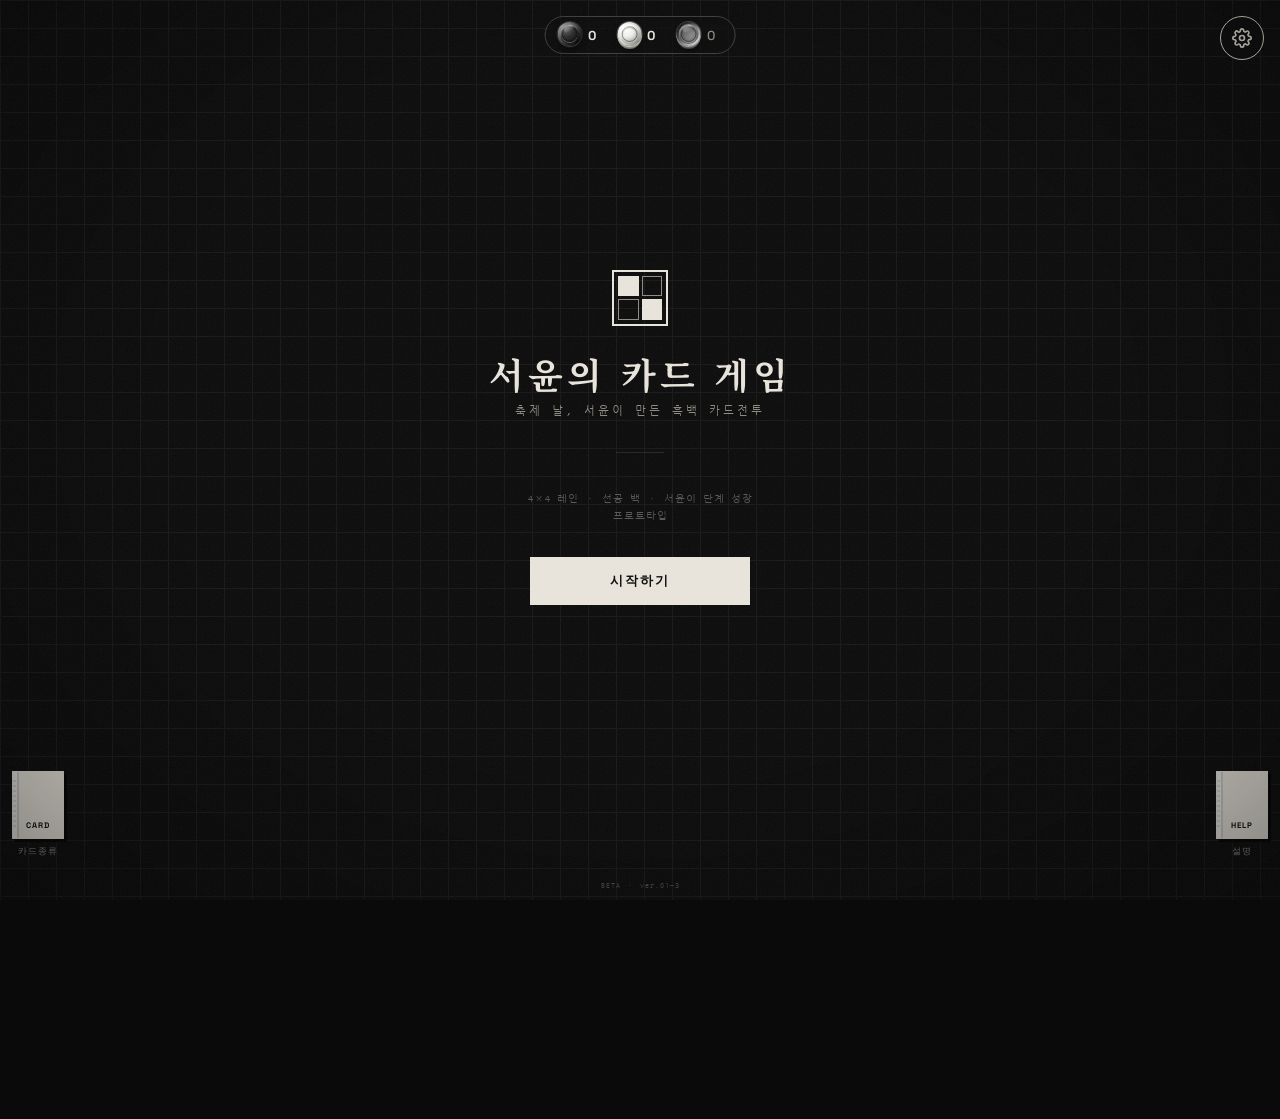
==== cardgame.html @ 5e4e64dc "Add files via upload" ====
<!DOCTYPE html>
<html lang="ko">
<head><script>try{var __q=new URLSearchParams(location.search);if(__q.get("name"))window.__RUINS_USER={name:__q.get("name"),colored:__q.get("colored")==="1"};}catch(e){}</script>
<meta charset="UTF-8">
<meta name="viewport" content="width=device-width,initial-scale=1,maximum-scale=1">
<title>서윤의 카드 게임</title>
<link rel="preconnect" href="https://fonts.googleapis.com">
<link href="https://fonts.googleapis.com/css2?family=Space+Grotesk:wght@500;700&family=IBM+Plex+Mono:wght@400;500;600&display=swap" rel="stylesheet">
<style>:root{--void:#0a0a0a;--paper:#f5f5f4;--iron:#2c2c2c;--ash:#8a8a8a;--line:#d8d8d6;--pure-w:#fff;--pure-b:#000}*{box-sizing:border-box;-webkit-tap-highlight-color:transparent}html,body{margin:0;padding:0;background:var(--void);color:var(--paper);font-family:'IBM Plex Mono',monospace;min-height:100vh}.display{font-family:'Space Grotesk',sans-serif}.wrap{max-width:520px;margin:0 auto;padding:14px 12px 40px}header{display:flex;flex-direction:column;gap:2px;padding-bottom:10px;border-bottom:1px solid var(--iron);margin-bottom:12px}header h1{font-size:19px;letter-spacing:2px;margin:0;font-weight:700}header .sub{font-size:10px;color:var(--ash);letter-spacing:1px}.statbar{display:grid;grid-template-columns:repeat(5,1fr);gap:6px;margin-bottom:14px}.stat{background:var(--iron);border:1px solid #3d3d3d;padding:6px 4px;text-align:center}.stat .n{font-family:'Space Grotesk';font-size:15px;font-weight:700;display:block}.stat .l{font-size:8px;color:var(--ash);letter-spacing:1px}.board{display:grid;grid-template-columns:repeat(4,1fr);grid-template-rows:repeat(4,1fr);gap:3px;background:var(--iron);padding:3px;border:1px solid #3d3d3d;aspect-ratio:4/4.6}.cell{background:#151515;position:relative;display:flex;align-items:center;justify-content:center;min-height:0}.cell.thorns{background:#1a1510;box-shadow:inset 0 0 0 1px #5a4030}.cell.thorns::after{content:'棘';position:absolute;top:1px;right:2px;font-size:7px;color:#8a6a40;opacity:.7}.cell.targetable{cursor:pointer;box-shadow:inset 0 0 0 2px #6a6a4a}.cell.targetable:hover{background:#252520}.card{width:92%;height:92%;display:flex;flex-direction:column;justify-content:space-between;padding:3px 4px;font-size:9px;line-height:1.15;transition:transform .15s ease}.card{position:relative}.card .rarity-badge{position:absolute;left:3px;top:3px;width:18px;height:18px;border:1.5px solid currentColor;border-radius:50%;display:flex;align-items:center;justify-content:center;font-family:'Space Grotesk';font-size:9px;font-weight:700;line-height:1;z-index:2;background:transparent}.card .nm{padding-left:21px}.card.player{background:var(--paper);color:var(--void);border:1.5px solid var(--pure-w)}.card.ai{background:var(--void);color:var(--paper);border:1.5px solid var(--pure-w)}.card.box{background:#2a2218;color:#c8b890;border:1.5px solid #6a5a40}.card.structure{background:#5b4329;color:#ead9bd;border:1.5px solid #8b6b45}.card.structure .stats{font-size:9px}.card.stunned{opacity:.55;filter:grayscale(1)}.card .nm{font-size:7.5px;letter-spacing:.2px;white-space:nowrap;overflow:hidden;text-overflow:ellipsis;opacity:.85}.card .stats{font-family:'Space Grotesk';font-weight:700;font-size:10px;display:flex;justify-content:space-between}
.card .card-body{display:flex;align-items:flex-end;justify-content:space-between;gap:2px;width:100%;margin-top:auto}
.card .stats-col{display:flex;flex-direction:column;gap:0;font-family:'Space Grotesk';font-weight:700;font-size:9px;line-height:1.15;flex:0 0 auto}
.card .stats-col span{display:block;opacity:.95}
.card .status-col{display:flex;flex-wrap:wrap;justify-content:flex-end;align-items:flex-end;gap:1px;max-width:48%;min-height:12px}
.card .st-icon{font-size:10px;line-height:1;display:inline-flex;align-items:center;justify-content:center}
.card .st-icon .st-n{font-size:7px;font-family:'Space Grotesk';font-weight:700;margin-left:0;opacity:.9}
.card.player .st-icon{filter:none}
.card.ai .st-icon{filter:none}
.card.front{box-shadow:0 0 0 2px var(--ash) inset}.card.returning{opacity:.9}.card.targetable-card{cursor:pointer;outline:2px solid #8a8a4a;outline-offset:1px}.lanebtns{display:grid;grid-template-columns:repeat(4,1fr);gap:3px;margin-top:6px}.lanebtns button{background:var(--iron);color:var(--paper);border:1px solid #4a4a4a;padding:8px 0;font-family:'IBM Plex Mono';font-size:11px;letter-spacing:1px}.lanebtns button:disabled{opacity:.3}.lanebtns button.active{background:var(--paper);color:var(--void);border-color:var(--paper)}.handzone{margin-top:16px}.handzone h2{font-size:10px;letter-spacing:2px;color:var(--ash);margin:0 0 6px;font-weight:500}.hand{display:flex;gap:6px;overflow-x:auto;padding-bottom:6px}.hcard{flex:0 0 auto;width:74px;background:var(--paper);color:var(--void);border:1.5px solid var(--paper);padding:6px 5px;cursor:pointer;transition:transform .12s ease,border-color .12s ease}.hcard{position:relative}.hcard .rarity-badge{position:absolute;left:4px;top:4px;width:18px;height:18px;border:1.5px solid currentColor;border-radius:50%;display:flex;align-items:center;justify-content:center;font-family:'Space Grotesk';font-size:9px;font-weight:700;line-height:1;background:transparent;z-index:2}.hcard .nm{padding-left:21px}.hcard.sel{background:var(--void);color:var(--paper);border-color:var(--pure-w);transform:translateY(-3px)}.hcard .nm{font-size:8.5px;line-height:1.2;min-height:20px;margin-bottom:3px}.hcard .row{display:flex;justify-content:space-between;font-family:'Space Grotesk';font-weight:700;font-size:11px}.hcard .lab{font-size:7px;opacity:.6;display:block;font-family:'IBM Plex Mono';font-weight:400}.controls{display:flex;gap:8px;margin-top:12px;flex-wrap:wrap}.btn{flex:1;padding:11px 0;font-family:'Space Grotesk';font-weight:700;font-size:12px;letter-spacing:1px;border:1px solid var(--paper);background:transparent;color:var(--paper);min-width:80px;cursor:pointer}.btn.primary{background:var(--paper);color:var(--void)}.btn:disabled{opacity:.25;cursor:default}.btn.ability{border-color:#6a6a4a;color:#c8c8a0}.btn.ability.ready{border-color:#c8c8a0;background:#2a2a20;color:#e8e8c0}.btn.ability.active-mode{background:#c8c8a0;color:var(--void)}.btn.danger{border-color:#6a3030;color:#c08080}.log{margin-top:16px;background:#121212;border:1px solid var(--iron);padding:8px 10px;height:88px;overflow-y:auto;font-size:10px;color:var(--ash)}.log div{padding:1px 0}.log .imp{color:var(--paper)}.overlay{position:fixed;inset:0;background:rgba(0,0,0,.92);display:none;align-items:center;justify-content:center;flex-direction:column;gap:14px;z-index:20;padding:20px;text-align:center}.overlay.show{display:flex}.overlay h2{font-family:'Space Grotesk';font-size:28px;margin:0;letter-spacing:2px}.overlay p{color:var(--ash);font-size:12px;max-width:280px;margin:0}.move-controls{display:flex;gap:8px;margin-top:8px}.move-controls .btn{padding:9px 0;font-size:11px}.field-card-clickable{cursor:pointer}.field-card-clickable:active{transform:scale(.94)}.title-screen{position:fixed;inset:0;z-index:30;background:var(--void);display:flex;flex-direction:column;align-items:center;justify-content:center;padding:24px 20px;text-align:center;transition:opacity .45s ease,visibility .45s ease}.title-screen.hide{opacity:0;visibility:hidden;pointer-events:none}.title-screen .logo-mark{width:56px;height:56px;margin-bottom:22px;border:2px solid var(--paper);display:grid;grid-template-columns:1fr 1fr;grid-template-rows:1fr 1fr;gap:3px;padding:4px}.title-screen .logo-mark span{background:var(--paper)}.title-screen .logo-mark span:nth-child(2),.title-screen .logo-mark span:nth-child(3){background:transparent;border:1px solid var(--ash)}.title-screen h1{font-family:'Space Grotesk',sans-serif;font-size:clamp(28px,8vw,36px);font-weight:700;letter-spacing:4px;margin:0 0 6px;color:var(--paper)}.title-screen .tagline{font-size:11px;letter-spacing:3px;color:var(--ash);margin:0 0 36px;text-transform:uppercase}.title-screen .divider{width:48px;height:1px;background:var(--iron);margin:0 auto 28px}.title-screen .meta-line{font-size:10px;color:#555;letter-spacing:1px;margin-bottom:32px;line-height:1.7}.title-screen .start-btn{width:min(220px,80vw);padding:14px 0;font-family:'Space Grotesk',sans-serif;font-weight:700;font-size:13px;letter-spacing:2px;border:1.5px solid var(--paper);background:var(--paper);color:var(--void);cursor:pointer;transition:transform .12s ease,background .15s ease,color .15s ease}.title-screen .start-btn:hover,.title-screen .start-btn:active{background:transparent;color:var(--paper);transform:scale(1.02)}.title-screen .ver{position:absolute;bottom:10px;left:0;right:0;font-size:8px;color:#444;letter-spacing:1px;z-index:1}.title-screen .grid-bg{position:absolute;inset:0;pointer-events:none;opacity:.06;background-image:linear-gradient(var(--paper) 1px,transparent 1px),linear-gradient(90deg,var(--paper) 1px,transparent 1px);background-size:28px 28px}.title-nav{display:none}.nav-btn{padding:9px 14px;font-family:'IBM Plex Mono';font-size:10px;letter-spacing:1px;border:1px solid #444;background:transparent;color:var(--ash);cursor:pointer}.nav-btn:hover,.nav-btn:active{border-color:var(--paper);color:var(--paper)}
.settings-fab{position:absolute;top:16px;right:16px;z-index:32;width:44px;height:44px;padding:0;display:flex;align-items:center;justify-content:center;border-radius:50%;border:1.5px solid var(--paper);background:var(--void);color:var(--paper);cursor:pointer;pointer-events:auto;touch-action:manipulation;transition:background .15s ease,color .15s ease,transform .25s ease}
.settings-fab:hover,.settings-fab:active{background:var(--paper);color:var(--void);transform:scale(1.06) rotate(35deg)}
.settings-fab svg{width:20px;height:20px;display:block;pointer-events:none}
.book-shelf{position:absolute;bottom:42px;left:12px;right:12px;display:flex;justify-content:space-between;align-items:flex-end;gap:8px;z-index:2;pointer-events:none}
.book-shelf .book-btn{pointer-events:auto;display:flex;flex-direction:column;align-items:center;gap:6px;background:transparent;border:none;cursor:pointer;padding:0;color:var(--paper);font-family:'IBM Plex Mono',monospace}
.book-shelf .book-btn:active{transform:translateY(1px)}
.book-icon{width:52px;height:68px;position:relative;background:var(--paper);border:1.5px solid var(--paper);box-shadow:3px 3px 0 #000,inset 4px 0 0 #e8e8e6,inset 6px 0 0 #c8c8c4;display:flex;align-items:flex-end;justify-content:center;padding-bottom:8px}
.book-icon.dark{background:var(--void);border-color:var(--paper);box-shadow:3px 3px 0 #222,inset 4px 0 0 #1a1a1a,inset 6px 0 0 #2a2a2a}
.book-icon::before{content:'';position:absolute;left:0;top:8px;bottom:8px;width:3px;background:repeating-linear-gradient(180deg,#bbb 0 2px,transparent 2px 5px);opacity:.5}
.book-icon.dark::before{background:repeating-linear-gradient(180deg,#444 0 2px,transparent 2px 5px)}
.book-icon .book-title{font-size:8px;letter-spacing:1px;writing-mode:horizontal-tb;font-family:'Space Grotesk',sans-serif;font-weight:700;color:var(--void)}
.book-icon.dark .book-title{color:var(--paper)}
.book-icon.gray{background:#8a8a8a;border-color:#555;box-shadow:3px 3px 0 #000,inset 4px 0 0 #7c7c7c,inset 6px 0 0 #6a6a6a}
.book-icon.gray::before{background:repeating-linear-gradient(180deg,#555 0 2px,transparent 2px 5px)}
.collection-item .book-icon:not(.dark):not(.gray){border-color:var(--void)}
.book-label{font-size:9px;letter-spacing:1px;color:var(--ash)}
.book-btn:hover .book-icon{transform:translateY(-3px);transition:transform .12s ease}
.book-btn:hover .book-label{color:var(--paper)}
.story-fab{position:absolute;top:16px;left:16px;z-index:32;display:flex;flex-direction:column;align-items:center;gap:6px;background:transparent;border:none;cursor:pointer;padding:0;color:var(--paper);font-family:'IBM Plex Mono',monospace}
.story-fab:active{transform:translateY(1px)}
.story-fab:hover .book-icon{transform:translateY(-3px);transition:transform .12s ease}
.story-fab:hover .book-label{color:var(--paper)}
.collection-book{position:fixed;inset:0;z-index:42;background:rgba(0,0,0,.92);display:none;align-items:center;justify-content:center;padding:18px}
.collection-book.show{display:flex}
.collection-spread{background:var(--paper);color:var(--void);width:100%;max-width:480px;max-height:86vh;display:flex;flex-direction:column;border:1.5px solid var(--paper);box-shadow:5px 5px 0 #000}
.collection-header{display:flex;align-items:center;justify-content:space-between;padding:14px 16px;border-bottom:1px solid var(--line);flex:0 0 auto}
.collection-header h2{margin:0;font-family:'Space Grotesk',sans-serif;font-size:18px;font-weight:700;letter-spacing:3px}
.collection-close{width:30px;height:30px;flex:0 0 auto;border:1px solid var(--line);background:transparent;color:var(--void);font-size:16px;line-height:1;cursor:pointer}
.collection-subbook{position:fixed;inset:0;background:rgba(0,0,0,.72);display:none;align-items:center;justify-content:center;z-index:9998;padding:18px}
.collection-subbook.show{display:flex}
.collection-subbook-spread{background:var(--paper);color:var(--void);width:100%;max-width:480px;height:min(86vh,680px);display:flex;flex-direction:column;border:1.5px solid var(--paper);box-shadow:5px 5px 0 #000}
.collection-subbook-header{display:flex;align-items:center;justify-content:space-between;padding:14px 16px;border-bottom:1px solid var(--line);flex:0 0 auto}
.collection-subbook-header h2{margin:0;font-family:'Space Grotesk',sans-serif;font-size:18px;font-weight:700;letter-spacing:2px}
.collection-subbook-close{width:30px;height:30px;flex:0 0 auto;border:1px solid var(--line);background:transparent;color:var(--void);font-size:16px;line-height:1;cursor:pointer}
.collection-subbook-body{flex:1 1 auto}
.collection-subbook-body.shop-body{padding:0;overflow:hidden;background:#0b0b0b}
.shop-book{height:100%;display:flex;flex-direction:column;background:#0b0b0b;color:var(--paper)}
.shop-page{display:none;height:100%}
.shop-page.active{display:flex}
.shop-scene{position:relative;flex:1;overflow:hidden;align-items:stretch;justify-content:center;background:radial-gradient(circle at 50% 78%,rgba(196,151,92,.18) 0%,rgba(120,96,69,.10) 16%,rgba(0,0,0,0) 36%),linear-gradient(180deg,#171614 0%,#11100f 42%,#090909 100%)}
.shop-scene-bg{position:absolute;inset:0;width:100%;height:100%;object-fit:cover;filter:contrast(1.03) brightness(.96) saturate(.94)}
.shop-scene-overlay{position:absolute;inset:0;background:radial-gradient(circle at 50% 72%,rgba(255,213,149,.16) 0%,rgba(255,213,149,.08) 14%,rgba(0,0,0,0) 32%),linear-gradient(180deg,rgba(0,0,0,.08) 0%,rgba(0,0,0,.02) 36%,rgba(0,0,0,.34) 100%)}
.shop-scene-content{position:relative;z-index:2;flex:1;display:flex;flex-direction:column;justify-content:flex-end;align-items:center;padding:18px 16px 18px}
.shop-enter-wrap{position:relative;width:min(82vw,340px);max-width:100%;display:flex;justify-content:center;align-items:flex-end;flex:1;isolation:isolate;padding-bottom:clamp(2px,2vh,18px)}
.shop-enter-btn{position:relative;display:block;width:min(82vw,340px);max-width:100%;border:none;background:transparent;padding:0;cursor:pointer;filter:drop-shadow(0 16px 20px rgba(0,0,0,.44));transition:transform .18s ease,filter .18s ease}
.shop-enter-btn:hover,.shop-enter-btn:active{transform:translateY(-4px) scale(1.02);filter:drop-shadow(0 20px 24px rgba(0,0,0,.52))}
.shop-enter-btn::before{content:'';position:absolute;left:8%;right:8%;top:12%;bottom:4%;border-radius:28px;background:radial-gradient(circle at 50% 55%,rgba(255,210,150,.20) 0%,rgba(255,210,150,.08) 30%,rgba(0,0,0,0) 68%);filter:blur(26px);opacity:.72;pointer-events:none;z-index:0}.shop-enter-btn::after{content:'';position:absolute;left:12%;right:12%;bottom:2%;height:12%;background:radial-gradient(ellipse at center,rgba(0,0,0,.42) 0%,rgba(0,0,0,0) 72%);filter:blur(12px);pointer-events:none;z-index:0}.shop-enter-btn img{position:relative;z-index:1;display:block;width:100%;height:auto;background:transparent;mix-blend-mode:lighten;filter:brightness(1.08) contrast(1.10) saturate(1.02)}
.shop-enter-badge{position:absolute;left:50%;bottom:26px;transform:translateX(-50%);padding:8px 12px;border:1px solid rgba(245,245,244,.84);background:rgba(10,10,10,.82);color:var(--paper);font-family:'Space Grotesk',sans-serif;font-size:11px;letter-spacing:2px;white-space:nowrap;box-shadow:3px 3px 0 rgba(0,0,0,.58)}
.shop-scene-caption{position:relative;z-index:2;margin-top:10px;text-align:center;background:rgba(10,10,10,.68);border:1px solid rgba(245,245,244,.22);padding:10px 12px;width:100%}
.shop-scene-caption .title{font-family:'Space Grotesk',sans-serif;font-size:15px;letter-spacing:2px;margin-bottom:4px}
.shop-scene-caption .desc{font-size:10px;color:#d0d0d0;line-height:1.5}
.shop-interior{flex:1;flex-direction:column;background:linear-gradient(180deg,#262626 0%,#171717 34%,#0d0d0d 100%);padding:14px;gap:12px;overflow:auto}
.shop-toolbar{display:flex;align-items:center;justify-content:space-between;gap:8px;border:1px solid rgba(245,245,244,.18);background:rgba(0,0,0,.35);padding:10px 12px}
.shop-toolbar .shop-name{font-family:'Space Grotesk',sans-serif;font-size:15px;letter-spacing:2px}
.shop-back-btn{border:1px solid rgba(245,245,244,.4);background:transparent;color:var(--paper);padding:8px 12px;font-family:'IBM Plex Mono',monospace;font-size:10px;letter-spacing:1px;cursor:pointer}
.shop-coins{display:flex;flex-wrap:wrap;gap:8px}
.shop-coin{border:1px solid rgba(245,245,244,.16);background:rgba(255,255,255,.03);padding:6px 8px;font-size:10px}
.shop-room{position:relative;min-height:420px;border:1px solid rgba(245,245,244,.16);background:linear-gradient(180deg,#3b3b3b 0 20%,#2d2d2d 20% 24%,#181818 24% 100%);overflow:hidden;box-shadow:inset 0 0 0 1px rgba(255,255,255,.03)}
.shop-room::before{content:'';position:absolute;left:0;right:0;top:24%;height:2px;background:rgba(255,255,255,.08)}
.shop-room::after{content:'';position:absolute;left:0;right:0;bottom:0;height:38%;background:linear-gradient(180deg,#141414 0%,#0a0a0a 100%)}
.shop-light{position:absolute;top:26px;width:86px;height:12px;background:rgba(255,255,255,.8);box-shadow:0 0 18px rgba(255,255,255,.18);z-index:2}
.shop-light.l1{left:18%}
.shop-light.l2{right:18%}
.shop-counter{position:absolute;left:50%;bottom:44px;transform:translateX(-50%);width:76%;height:92px;z-index:3;background:linear-gradient(180deg,#4d4d4d 0%,#2d2d2d 52%,#171717 100%);border:1px solid rgba(245,245,244,.14);box-shadow:0 12px 18px rgba(0,0,0,.28)}
.shop-counter::before{content:'COUNTER';position:absolute;left:14px;top:10px;font-family:'Space Grotesk',sans-serif;font-size:10px;letter-spacing:2px;color:rgba(245,245,244,.68)}
.shop-shelf{position:absolute;top:96px;width:28%;height:188px;z-index:2;border:1px solid rgba(245,245,244,.14);background:linear-gradient(180deg,#2b2b2b 0%,#161616 100%)}
.shop-shelf.left{left:8%}
.shop-shelf.right{right:8%}
.shop-shelf::before,.shop-shelf::after{content:'';position:absolute;left:8px;right:8px;height:1px;background:rgba(245,245,244,.16)}
.shop-shelf::before{top:62px}
.shop-shelf::after{top:122px}
.shop-items{position:absolute;inset:12px 10px 12px;display:grid;grid-template-columns:repeat(3,1fr);grid-template-rows:repeat(3,1fr);gap:10px}
.shop-item{border:1px solid rgba(245,245,244,.18);background:rgba(255,255,255,.06);display:flex;align-items:center;justify-content:center;font-size:10px;color:rgba(245,245,244,.86);text-align:center;padding:4px;line-height:1.25}
.shop-message{position:absolute;left:50%;top:58%;transform:translate(-50%,-50%);z-index:4;width:70%;text-align:center;border:1px solid rgba(245,245,244,.18);background:rgba(0,0,0,.48);padding:14px 12px}
.shop-message .hd{font-family:'Space Grotesk',sans-serif;font-size:13px;letter-spacing:2px;margin-bottom:6px}
.shop-message .bd{font-size:10px;color:#d8d8d6;line-height:1.5}
.shop-note{font-size:10px;color:#c8c8c8;line-height:1.55;border:1px solid rgba(245,245,244,.12);background:rgba(255,255,255,.03);padding:10px 12px}
/* Full-screen shop */
#collection-subbook-2{padding:0;background:#000;align-items:stretch;justify-content:stretch}
#collection-subbook-2 .collection-subbook-spread{position:relative;width:100%;height:100%;max-width:none;max-height:none;border:0;box-shadow:none;background:#000;color:var(--paper)}
#collection-subbook-2 .collection-subbook-header{display:none}
#collection-subbook-2 .collection-subbook-body{width:100%;height:100%;min-height:0;flex:1 1 auto}
#collection-subbook-2 .shop-book{position:relative;width:100%;height:100%;min-height:0;overflow:hidden}
#collection-subbook-2 .shop-page{width:100%;height:100%;min-height:0}
#collection-subbook-2 .shop-scene{width:100%;height:100%;min-height:0}
#collection-subbook-2 .shop-scene-bg{object-fit:cover}
#collection-subbook-2 .shop-scene-overlay{pointer-events:none}
#collection-subbook-2 .shop-scene-content{min-width:0;min-height:0;padding:clamp(14px,3vw,28px)}
#collection-subbook-2 .shop-enter-wrap{width:min(86vw,760px);max-width:760px;min-height:0}
#collection-subbook-2 .shop-enter-btn{width:min(86vw,760px);max-width:760px;touch-action:manipulation;z-index:4}
#collection-subbook-2 .shop-enter-btn img{max-height:68vh;object-fit:contain;pointer-events:none}
#collection-subbook-2 .shop-enter-badge{pointer-events:none}
#collection-subbook-2 .shop-scene-caption{max-width:760px;margin-left:auto;margin-right:auto}
#collection-subbook-2 .shop-interior{width:100%;height:100%;min-height:0;padding:clamp(12px,2.5vw,24px);padding-top:72px;overflow:hidden}
#collection-subbook-2 .shop-room{flex:1 1 auto;min-height:0;height:auto}
#collection-subbook-2 .shop-note{flex:0 0 auto}
.shop-exit-btn{position:absolute;top:max(14px,env(safe-area-inset-top));right:max(14px,env(safe-area-inset-right));z-index:50;min-width:74px;height:44px;padding:0 16px;border:1px solid rgba(245,245,244,.8);background:rgba(5,5,5,.82);color:#f5f5f4;font-family:'IBM Plex Mono',monospace;font-size:12px;font-weight:600;letter-spacing:1px;cursor:pointer;box-shadow:0 4px 14px rgba(0,0,0,.35);touch-action:manipulation}
.shop-exit-btn:hover,.shop-exit-btn:active{background:#f5f5f4;color:#0a0a0a}
@media (max-width:560px){
 #collection-subbook-2 .shop-enter-wrap,#collection-subbook-2 .shop-enter-btn{width:min(94vw,560px)}
 #collection-subbook-2 .shop-enter-btn img{max-height:58vh}
 #collection-subbook-2 .shop-scene-caption{font-size:9px}
 #collection-subbook-2 .shop-interior{padding:66px 10px 10px;gap:8px}
 #collection-subbook-2 .shop-toolbar{padding:8px 10px}
 #collection-subbook-2 .shop-room{min-height:0}
 .shop-exit-btn{top:max(10px,env(safe-area-inset-top));right:max(10px,env(safe-area-inset-right));height:42px;min-width:68px;padding:0 12px}
}


.collection-body{padding:18px 16px;overflow-y:auto;flex:1 1 auto}
.collection-grid{display:grid;grid-template-columns:repeat(3,1fr);gap:12px}
.collection-center-spacer{min-width:0;min-height:1px}
.collection-item{display:flex;flex-direction:column;align-items:center;gap:7px;background:transparent;border:0;padding:2px;cursor:pointer;color:var(--void);font-family:'IBM Plex Mono',monospace}
.collection-item .book-icon{width:58px;height:74px}
.collection-item .book-art{position:absolute;inset:7px 6px 17px;display:flex;align-items:center;justify-content:center;opacity:.95}
.collection-item .book-art svg{width:100%;height:100%;display:block;filter:drop-shadow(0 1px 0 rgba(0,0,0,.12))}
.collection-item .book-title{font-size:8px;position:relative;z-index:2}
.collection-item .collection-label{font-size:9px;letter-spacing:.5px;text-align:center;line-height:1.3}
.collection-item.locked{cursor:default;opacity:.55}
.collection-item:not(.locked):hover .book-icon{transform:translateY(-3px);transition:transform .12s ease}

.story-book,.guide-book{position:fixed;inset:0;z-index:41;background:rgba(0,0,0,.92);display:none;align-items:center;justify-content:center;padding:18px}
.story-book.show,.guide-book.show{display:flex}
.story-spread,.guide-spread{background:var(--paper);color:var(--void);width:100%;max-width:480px;max-height:86vh;display:flex;flex-direction:column;border:1.5px solid var(--paper);box-shadow:5px 5px 0 #000}
.story-spread-header,.guide-spread-header{display:flex;align-items:center;justify-content:space-between;padding:14px 16px;border-bottom:1px solid var(--line);flex:0 0 auto}
.story-spread-header h2{margin:0;font-family:'Space Grotesk',sans-serif;font-size:18px;font-weight:700;letter-spacing:3px}
.story-spread-header h2 .w{color:var(--void)}
.story-spread-header h2 .b{color:var(--ash)}
.guide-spread-header h2{margin:0;font-family:'Space Grotesk',sans-serif;font-size:16px;font-weight:700;letter-spacing:2px}
.story-close,.guide-close{width:30px;height:30px;flex:0 0 auto;border:1px solid var(--line);background:transparent;color:var(--void);font-size:16px;line-height:1;cursor:pointer}
.story-body,.guide-body{padding:18px 16px;overflow-y:auto;font-size:12px;line-height:1.7;flex:1 1 auto}
.story-body h3,.guide-body h3{margin:0 0 10px;font-family:'Space Grotesk',sans-serif;font-size:15px;letter-spacing:1px}
.story-body p,.guide-body p{margin:0 0 10px}
.story-body ul,.guide-body ul{margin:0 0 10px;padding-left:18px}
.story-body li,.guide-body li{margin-bottom:5px}
.story-body .note,.guide-body .note{font-size:10.5px;color:#666;margin-top:12px}
.story-body.story-page-dark{background:var(--void);color:var(--paper)}
.story-nav,.guide-nav{display:flex;align-items:center;justify-content:space-between;padding:12px 16px;border-top:1px solid var(--line);flex:0 0 auto;gap:8px}
.story-nav button,.guide-nav button{padding:8px 16px;font-family:'IBM Plex Mono',monospace;font-size:11px;letter-spacing:1px;background:var(--void);color:var(--paper);border:1px solid var(--void);cursor:pointer}
.story-nav button.ghost,.guide-nav button.ghost{background:transparent;color:var(--void);border-color:var(--line)}
.story-nav button:disabled,.guide-nav button:disabled{opacity:.3;cursor:default}
.story-nav .story-nav-left,.story-nav .story-nav-right{display:flex;align-items:center;gap:8px}
.story-nav .story-start{padding:8px 14px;font-family:'Space Grotesk',sans-serif;font-weight:700;font-size:11px;letter-spacing:2px;background:var(--void);color:var(--paper);border:1px solid var(--void);cursor:pointer;white-space:nowrap}
.page-ind{font-size:10px;color:var(--ash);letter-spacing:1px}
.cat-section{margin-bottom:14px}
.cat-section .cat-head{font-family:'Space Grotesk',sans-serif;font-size:11px;font-weight:700;letter-spacing:2px;color:var(--paper);border-bottom:1px solid var(--iron);padding-bottom:4px;margin-bottom:8px}
.cat-section .cat-head.mythic{color:#d0c8a0}
.cat-section .cat-head.passive{color:#a0b0c0}
.cat-empty{font-size:10px;color:#555;padding:6px 0}
.card-codex-item .row-stats{display:flex;gap:10px;font-family:'Space Grotesk';font-weight:700;font-size:11px;margin-top:4px}
.card-codex-item .row-stats span{opacity:.9}
.card-codex-item .lab{font-size:7px;opacity:.55;font-weight:400;font-family:'IBM Plex Mono';margin-left:2px}.equipped-title{font-size:10px;color:var(--paper);letter-spacing:1px;margin-top:14px;min-height:12px}.panel-screen{position:fixed;inset:0;z-index:40;background:var(--void);display:none;flex-direction:column;padding:16px 14px 24px;overflow-y:auto}.panel-screen.show{display:flex}.panel-header{display:flex;align-items:center;justify-content:space-between;border-bottom:1px solid var(--iron);padding-bottom:10px;margin-bottom:14px;max-width:520px;margin-left:auto;margin-right:auto;width:100%}.panel-header h2{font-size:18px;letter-spacing:2px;margin:0}.panel-close{width:30px;height:30px;border:1px solid #444;background:transparent;color:var(--paper);font-size:16px;line-height:1;cursor:pointer}.tab-row{display:flex;gap:6px;margin-bottom:14px;max-width:520px;margin-left:auto;margin-right:auto;width:100%}.tab-btn{flex:1;padding:9px 0;background:var(--iron);border:1px solid #4a4a4a;color:var(--ash);font-family:'IBM Plex Mono';font-size:11px;letter-spacing:1px;cursor:pointer}.tab-btn.active{background:var(--paper);color:var(--void);border-color:var(--paper)}.tab-content{max-width:520px;margin:0 auto;width:100%}.panel-desc{font-size:10px;color:var(--ash);margin:0 0 12px;line-height:1.5}.ach-list{display:flex;flex-direction:column;gap:6px}.ach-item{border:1px solid var(--iron);background:#121212;padding:9px 10px;cursor:default}.ach-item.locked{opacity:.4;cursor:default}.ach-item.unlocked{border-color:#4a4a4a}.ach-item.equipped{border-color:var(--paper);background:#1c1c1c}.ach-name{font-family:'Space Grotesk';font-weight:700;font-size:12px;margin-bottom:2px}.ach-desc{font-size:9.5px;color:var(--ash);line-height:1.4}#ach-list-equip .ach-item.unlocked{cursor:pointer}#ability-list-equip .ach-item{cursor:pointer}.settings-row{display:flex;align-items:center;justify-content:space-between;padding:12px 0;border-bottom:1px solid var(--iron);max-width:520px;margin:0 auto;width:100%}.settings-row .lbl{font-size:11px;letter-spacing:.5px}.settings-row .desc{font-size:9px;color:var(--ash);margin-top:2px}.switch{position:relative;width:40px;height:22px;flex:0 0 auto}.switch input{opacity:0;width:0;height:0;position:absolute}.switch .slider{position:absolute;inset:0;background:#333;border:1px solid #4a4a4a;cursor:pointer;transition:.15s}.switch .slider:before{content:'';position:absolute;width:14px;height:14px;left:2px;top:2px;background:var(--ash);transition:.15s}.switch input:checked+.slider{background:var(--paper);border-color:var(--paper)}.switch input:checked+.slider:before{transform:translateX(18px);background:var(--void)}.confirm-modal{position:fixed;inset:0;background:rgba(0,0,0,.92);display:none;align-items:center;justify-content:center;z-index:50;padding:20px}.confirm-modal.show{display:flex}.confirm-box{background:#151515;border:1px solid var(--iron);padding:22px 20px;max-width:300px;width:100%;text-align:center}.confirm-box p{font-size:12px;color:var(--paper);margin:0 0 18px;line-height:1.5}.confirm-btns{display:flex;gap:8px;align-items:center;justify-content:center}.confirm-btns .btn{flex:1}.confirm-x{width:40px;height:40px;flex:0 0 auto;border:1px solid #444;background:transparent;color:var(--paper);font-size:16px;cursor:pointer}.ability-hint{font-size:9px;color:#8a8a60;margin-top:6px;min-height:14px;letter-spacing:.5px}.profile-badge{position:absolute;top:118px;left:16px;display:none;align-items:center;gap:8px;padding:6px 10px 6px 6px;border:1px solid #3d3d3d;background:#121212;cursor:pointer;z-index:31;max-width:200px}.profile-badge.show{display:flex}.profile-badge:hover{border-color:var(--paper)}.profile-avatar{width:32px;height:32px;border-radius:2px;display:flex;align-items:center;justify-content:center;font-family:'Space Grotesk';font-weight:700;font-size:14px;color:var(--void);flex-shrink:0}.profile-badge .pname{font-size:11px;letter-spacing:.5px;white-space:nowrap;overflow:hidden;text-overflow:ellipsis;text-align:left}.profile-badge .psub{font-size:8px;color:var(--ash);letter-spacing:1px}.form-group{margin-bottom:12px;max-width:520px;margin-left:auto;margin-right:auto;width:100%}.form-group label{display:block;font-size:10px;color:var(--ash);letter-spacing:1px;margin-bottom:4px}.form-group input,.form-group textarea,.form-group select{width:100%;padding:10px 12px;background:#151515;border:1px solid #3d3d3d;color:var(--paper);font-family:'IBM Plex Mono';font-size:12px;outline:none}.form-group input:focus,.form-group textarea:focus,.form-group select:focus{border-color:var(--paper)}.form-group textarea{min-height:64px;resize:vertical}.form-actions{display:flex;gap:8px;max-width:520px;margin:16px auto 0;width:100%}.form-actions .btn{flex:1}.section-title{font-size:11px;letter-spacing:2px;color:var(--ash);margin:20px auto 8px;max-width:520px;width:100%;text-align:left}.lang-row{display:flex;gap:6px;max-width:520px;margin:0 auto;width:100%}.lang-btn{flex:1;padding:10px 0;background:var(--iron);border:1px solid #4a4a4a;color:var(--ash);font-family:'IBM Plex Mono';font-size:11px;cursor:pointer}.lang-btn.active{background:var(--paper);color:var(--void);border-color:var(--paper)}.avatar-colors{display:flex;gap:8px;flex-wrap:wrap}.avatar-color{width:28px;height:28px;border:2px solid transparent;cursor:pointer}.avatar-color.selected{border-color:var(--paper)}.login-status{font-size:10px;color:var(--ash);margin:8px 0 0;max-width:520px;margin-left:auto;margin-right:auto;width:100%}.profile-view{max-width:520px;margin:0 auto;width:100%;text-align:center;padding:12px 0}.profile-view .big-avatar{width:64px;height:64px;margin:0 auto 12px;display:flex;align-items:center;justify-content:center;font-family:'Space Grotesk';font-weight:700;font-size:24px;color:var(--void);border-radius:2px}.profile-view .big-name{font-family:'Space Grotesk';font-size:18px;font-weight:700;letter-spacing:1px}.profile-view .big-user{font-size:11px;color:var(--ash);margin-top:4px}.profile-view .big-bio{font-size:11px;color:var(--ash);margin-top:12px;line-height:1.5;min-height:20px}.hint-msg{font-size:9px;color:#666;margin-top:6px}
/* High-quality 5-second cinematic intro */
.intro-cinematic{position:fixed;inset:0;z-index:100;background:#030303;display:none;overflow:hidden;align-items:center;justify-content:center;opacity:0}
.intro-cinematic.show{display:flex;animation:hcFadeIn .28s ease-out forwards}
.intro-stage{position:relative;width:min(100vw,620px);height:100%;max-height:920px;overflow:hidden;background:radial-gradient(circle at 50% 42%,#292929 0,#101010 34%,#050505 76%,#000 100%)}
.intro-stage:before{content:"";position:absolute;inset:0;z-index:1;opacity:.18;background:linear-gradient(115deg,transparent 0 42%,rgba(255,255,255,.12) 44%,transparent 47%),linear-gradient(70deg,transparent 0 58%,rgba(255,255,255,.08) 60%,transparent 63%);animation:hcScan 5s linear both}
.intro-stars{position:absolute;inset:0;z-index:2;opacity:.55;background-image:radial-gradient(circle,#fff 0 1px,transparent 1.5px),radial-gradient(circle,#aaa 0 1px,transparent 1.5px);background-size:97px 113px,151px 137px;background-position:12px 18px,55px 73px;animation:hcStars 5s linear both}
.intro-light{position:absolute;inset:-35%;z-index:3;background:radial-gradient(ellipse at 50% 44%,rgba(255,255,255,.23),transparent 26%),radial-gradient(ellipse at 50% 44%,rgba(180,180,180,.12),transparent 48%);animation:hcLight 5s ease-in-out both}
.intro-table{position:absolute;left:5%;right:5%;top:25%;height:53%;z-index:4;transform:perspective(720px) rotateX(58deg);transform-origin:center;background:#101010;border:2px solid #4a4a4a;box-shadow:0 28px 70px #000,0 0 0 8px #080808,0 0 55px rgba(255,255,255,.08);animation:hcTable 5s cubic-bezier(.2,.8,.2,1) both,hcBoardGlow 5s ease both}
.intro-table:before{content:"";position:absolute;inset:-2px;background:linear-gradient(90deg,transparent,#fff 50%,transparent);opacity:0;animation:hcEdge 5s ease both}
.intro-grid{position:absolute;inset:0;overflow:hidden;display:grid;grid-template-columns:repeat(4,1fr);grid-template-rows:repeat(4,1fr);gap:4px;padding:5px;background:#343434}
.intro-grid span{position:relative;background:linear-gradient(145deg,#171717,#0c0c0c);border:1px solid #292929;box-shadow:inset 0 0 14px #000;animation:hcCellGlow 2.3s var(--d,2.7s) ease-out both}
.intro-grid span:after{content:"";position:absolute;inset:0;background:radial-gradient(circle,#fff,#c8c8c8);opacity:0;animation:hcCellLit 2.3s var(--d,2.7s) ease-out both}
.intro-grid span:nth-child(6),.intro-grid span:nth-child(7),.intro-grid span:nth-child(10),.intro-grid span:nth-child(11){--d:2.72s}
.intro-grid span:nth-child(2),.intro-grid span:nth-child(3),.intro-grid span:nth-child(5),.intro-grid span:nth-child(8),.intro-grid span:nth-child(9),.intro-grid span:nth-child(12),.intro-grid span:nth-child(14),.intro-grid span:nth-child(15){--d:2.98s}
.intro-grid span:nth-child(1),.intro-grid span:nth-child(4),.intro-grid span:nth-child(13),.intro-grid span:nth-child(16){--d:3.24s}
.intro-card{position:absolute;width:18%;aspect-ratio:2/2.85;z-index:7;border-radius:3px;display:flex;align-items:center;justify-content:center;font:700 8px 'Space Grotesk',sans-serif;letter-spacing:1.4px;box-shadow:0 15px 30px #000,0 0 0 1px rgba(255,255,255,.25);overflow:hidden}
.intro-card:before{content:"";position:absolute;inset:5px;border:1px solid currentColor;opacity:.18}
.intro-card:after{content:"";position:absolute;left:-80%;top:-20%;width:40%;height:150%;background:linear-gradient(90deg,transparent,rgba(255,255,255,.7),transparent);transform:rotate(18deg);animation:hcShine 2.2s 1.3s ease-out both}
.intro-card.white{background:linear-gradient(145deg,#fff,#d5d5d5);color:#090909;left:19%;top:47%;transform:translateY(-250px) rotate(-13deg) scale(.92);animation:hcDealWhite 1.05s .35s cubic-bezier(.12,.9,.18,1) forwards}
.intro-card.black{background:linear-gradient(145deg,#161616,#020202);color:#f5f5f5;right:19%;top:38%;transform:translateY(-280px) rotate(15deg) scale(.9);animation:hcDealBlack 1.1s .72s cubic-bezier(.12,.9,.18,1) forwards}
.intro-card.core{width:20%;left:40%;top:42%;opacity:0;background:#111;color:#fff;border-color:#ddd;transform:translateY(80px) scale(.45) rotate(-20deg);animation:hcCore 1.35s 1.65s cubic-bezier(.15,.9,.2,1) forwards}
.intro-card.core:before{inset:8px;border:1px solid #fff;opacity:.35}
.core-mark{font-size:22px;letter-spacing:0}.core-sub{position:absolute;bottom:9px;font-size:5px;letter-spacing:2px;opacity:.55}
.intro-hand{position:absolute;z-index:9;top:72%;width:36%;opacity:0;pointer-events:none;filter:drop-shadow(0 14px 14px rgba(0,0,0,.9))}
.intro-hand svg{display:block;width:100%;height:auto;overflow:visible}
.intro-hand.left{left:8%;animation:hcHandL 5s .1s cubic-bezier(.4,0,.2,1) both}.intro-hand.left svg{transform:scaleX(-1)}
.intro-hand.right{right:8%;animation:hcHandR 5s .2s cubic-bezier(.4,0,.2,1) both}
.intro-bell{position:absolute;z-index:12;left:50%;top:51%;width:54px;height:54px;border-radius:50%;background:radial-gradient(circle at 35% 25%,#fff,#bcbcbc 35%,#5c5c5c 72%,#222);border:2px solid #fff;box-shadow:0 8px 28px #000,0 0 28px rgba(255,255,255,.12);transform:translate(-50%,-50%) scale(.15);opacity:0}
.intro-bell:before{content:"";position:absolute;left:-11px;right:-11px;bottom:-8px;height:13px;border-radius:50%;background:linear-gradient(#aaa,#444);border:2px solid #eee}.intro-bell:after{content:"";position:absolute;left:22px;top:-14px;width:9px;height:15px;border-radius:7px;background:#ddd;box-shadow:0 0 7px #fff}.intro-bell,.intro-bell.ring{animation:hcBell .75s 2.45s cubic-bezier(.2,.8,.2,1) forwards}
.intro-waves{position:absolute;inset:0;z-index:8;overflow:hidden;pointer-events:none;mix-blend-mode:screen}
.intro-waves i{position:absolute;left:50%;top:50%;width:100%;aspect-ratio:1;border-radius:50%;opacity:0;transform:translate(-50%,-50%) scale(.05);background:radial-gradient(circle closest-side,transparent 52%,rgba(255,255,255,.08) 58%,rgba(255,255,255,.85) 66%,rgba(255,255,255,.08) 74%,transparent 80%);animation:hcWave 1.7s 2.6s cubic-bezier(.15,.55,.3,1) both}
.intro-waves i:nth-child(2){animation-delay:2.86s;animation-duration:1.8s}.intro-waves i:nth-child(3){animation-delay:3.12s;animation-duration:1.9s}
.intro-flash{display:none}
.intro-title{position:absolute;z-index:21;left:7%;right:7%;top:50%;transform:translateY(-50%);text-align:center;color:#fff;font-family:'Space Grotesk',sans-serif;font-weight:700;letter-spacing:clamp(3px,1.4vw,8px);font-size:clamp(25px,7vw,43px);line-height:1.02;opacity:0;text-shadow:0 0 25px rgba(255,255,255,.35),0 4px 25px #000;animation:hcLogo 5s ease both}
.intro-title:before,.intro-title:after{content:"";position:absolute;top:50%;width:20%;height:1px;background:linear-gradient(90deg,transparent,#aaa);opacity:0;animation:hcLines 5s ease both}.intro-title:before{right:100%;margin-right:14px}.intro-title:after{left:100%;margin-left:14px;transform:rotate(180deg)}
.intro-title small{display:block;margin-top:14px;font:500 8px 'IBM Plex Mono',monospace;letter-spacing:4px;color:#aaa}
.intro-progress{position:absolute;z-index:22;left:12%;right:12%;bottom:9%;height:1px;background:#222;overflow:hidden}.intro-progress:after{content:"";display:block;width:100%;height:100%;background:#eee;transform:translateX(-100%);animation:hcProgress 5s linear both}
.intro-status{position:absolute;z-index:22;bottom:10.8%;left:12%;font:500 7px 'IBM Plex Mono',monospace;letter-spacing:2px;color:#666;animation:hcStatus 5s ease both}
.intro-vignette{position:absolute;inset:0;z-index:30;pointer-events:none;background:radial-gradient(ellipse at center,transparent 35%,rgba(0,0,0,.62) 100%),linear-gradient(180deg,rgba(0,0,0,.32),transparent 24%,transparent 72%,rgba(0,0,0,.5))}
@keyframes hcFadeIn{to{opacity:1}}@keyframes hcScan{0%{transform:translateY(-25%);opacity:0}25%{opacity:.5}100%{transform:translateY(25%);opacity:.18}}@keyframes hcStars{0%{transform:scale(1.3);opacity:0}35%{opacity:.55}100%{transform:scale(1);opacity:.2}}@keyframes hcLight{0%{transform:scale(.75);opacity:0}32%{transform:scale(1.05);opacity:.55}52%,100%{transform:scale(1);opacity:.1}}
@keyframes hcTable{0%{transform:perspective(720px) rotateX(72deg) scale(.75) translateY(90px);opacity:.1}32%{opacity:1}100%{transform:perspective(720px) rotateX(58deg) scale(1) translateY(0)}}@keyframes hcEdge{0%,52%{opacity:0;transform:translateX(-80%)}62%{opacity:.7}78%,100%{opacity:0;transform:translateX(80%)}}
@keyframes hcDealWhite{0%{transform:translateY(-250px) rotate(-13deg) scale(.92)}70%{transform:translateY(8px) rotate(-2deg) scale(1.03)}100%{transform:translateY(0) rotate(-4deg) scale(1)}}@keyframes hcDealBlack{0%{transform:translateY(-280px) rotate(15deg) scale(.9)}70%{transform:translateY(5px) rotate(3deg) scale(1.03)}100%{transform:translateY(0) rotate(5deg) scale(1)}}
@keyframes hcCore{0%{opacity:0;transform:translateY(80px) scale(.45) rotate(-20deg)}35%{opacity:1}72%{transform:translateY(0) scale(1.08) rotate(0)}100%{opacity:1;transform:translateY(0) scale(1)}}@keyframes hcShine{0%{left:-80%}100%{left:160%}}
@keyframes hcHandL{0%{opacity:0;transform:translate(-40%,170%) rotate(-14deg)}5%{opacity:1}22%{transform:translate(0,14%) rotate(-8deg)}42%{transform:translate(16%,4%) rotate(-3deg)}47%{transform:translate(18%,-24%) rotate(0deg) scale(.92)}54%{transform:translate(16%,-6%) rotate(-3deg) scale(1)}74%{opacity:1;transform:translate(0,70%) rotate(-10deg)}100%{opacity:0;transform:translate(-40%,170%) rotate(-14deg)}}
@keyframes hcHandR{0%{opacity:0;transform:translate(40%,170%) rotate(14deg)}5%{opacity:1}22%{transform:translate(0,14%) rotate(8deg)}42%{transform:translate(-16%,4%) rotate(3deg)}47%{transform:translate(-18%,-24%) rotate(0deg) scale(.92)}54%{transform:translate(-16%,-6%) rotate(3deg) scale(1)}74%{opacity:1;transform:translate(0,70%) rotate(10deg)}100%{opacity:0;transform:translate(40%,170%) rotate(14deg)}}
@keyframes hcBell{0%{opacity:0;transform:translate(-50%,-50%) scale(.15)}18%{opacity:1;transform:translate(-50%,-50%) scale(1.12) rotate(-8deg)}42%{transform:translate(-50%,-50%) scale(1.05) rotate(8deg)}68%{transform:translate(-50%,-50%) scale(1) rotate(-4deg)}100%{opacity:1;transform:translate(-50%,-50%) scale(1) rotate(0)}}@keyframes hcWave{0%{opacity:0;transform:translate(-50%,-50%) scale(.05)}10%{opacity:1}100%{opacity:0;transform:translate(-50%,-50%) scale(3.4)}}
@keyframes hcCellGlow{0%{box-shadow:inset 0 0 14px #000}16%{box-shadow:inset 0 0 8px rgba(255,255,255,.7),0 0 20px rgba(255,255,255,.9)}100%{box-shadow:inset 0 0 12px rgba(255,255,255,.3),0 0 8px rgba(255,255,255,.28)}}
@keyframes hcCellLit{0%{opacity:0}10%{opacity:.95}40%{opacity:.3}100%{opacity:.16}}
@keyframes hcBoardGlow{0%,50%{box-shadow:0 28px 70px #000,0 0 0 8px #080808,0 0 55px rgba(255,255,255,.08);border-color:#4a4a4a}56%{box-shadow:0 28px 70px #000,0 0 0 8px #080808,0 0 34px rgba(255,255,255,.7);border-color:#fff}100%{box-shadow:0 28px 70px #000,0 0 0 8px #080808,0 0 26px rgba(255,255,255,.3);border-color:#bdbdbd}}
@keyframes hcFlash{0%,51%{opacity:0}53%{opacity:.7}56%,100%{opacity:0}}@keyframes hcLogo{0%,60%{opacity:0;transform:translateY(-50%) scale(.86);filter:blur(10px)}72%{opacity:1;transform:translateY(-50%) scale(1);filter:blur(0)}92%{opacity:1}100%{opacity:0;transform:translateY(-50%) scale(1.03)}}@keyframes hcLines{0%,68%{opacity:0;width:0}76%{opacity:.5;width:20%}96%{opacity:.15;width:20%}100%{opacity:0}}@keyframes hcProgress{0%{transform:translateX(-100%)}100%{transform:translateX(0)}}@keyframes hcStatus{0%,65%{opacity:0}72%{opacity:1}100%{opacity:0}}


.board-cinematic{
  position:fixed;display:none;pointer-events:none;z-index:26;overflow:hidden;
  border:1px solid rgba(190,210,235,.18);border-radius:16px;
  box-shadow:0 22px 70px rgba(0,0,0,.72),0 0 0 1px rgba(255,255,255,.035) inset;
  background:#05070b;transform:translateZ(0);isolation:isolate;
  will-change:opacity,filter,transform;
}
.board-cinematic.show{display:block;animation:bcWrapIn .34s cubic-bezier(.2,.75,.2,1) both}
.board-cinematic.hide{display:block;animation:bcWrapOut .32s ease-in both}

.board-cinematic .bc-room{
  position:absolute;inset:0;z-index:0;
  background:
    radial-gradient(ellipse at 50% -8%,rgba(190,215,245,.22) 0,rgba(115,145,185,.09) 25%,transparent 51%),
    radial-gradient(ellipse at 15% 32%,rgba(50,77,112,.16),transparent 34%),
    radial-gradient(ellipse at 84% 40%,rgba(120,78,52,.08),transparent 31%),
    linear-gradient(180deg,#141a24 0%,#0b1018 37%,#06090e 63%,#020304 100%);
}
.board-cinematic .bc-room:before{
  content:"";position:absolute;inset:0;opacity:.34;
  background:
    repeating-linear-gradient(90deg,transparent 0 13%,rgba(255,255,255,.035) 13.2%,transparent 13.8% 25%),
    linear-gradient(180deg,transparent 0 45%,rgba(180,205,235,.055) 45.5%,transparent 46.5%);
  mask-image:linear-gradient(180deg,#000,rgba(0,0,0,.6) 62%,transparent 94%);
}
.board-cinematic .bc-room:after{
  content:"";position:absolute;left:8%;right:8%;top:9%;height:30%;
  background:
    radial-gradient(ellipse at 50% 0,rgba(220,235,255,.13),transparent 62%),
    linear-gradient(90deg,transparent,rgba(255,255,255,.045),transparent);
  filter:blur(7px);opacity:.75;
}
.board-cinematic .bc-ambient{
  position:absolute;inset:0;z-index:1;overflow:hidden;mix-blend-mode:screen;opacity:.8;
}
.board-cinematic .bc-ambient:before,
.board-cinematic .bc-ambient:after{
  content:"";position:absolute;top:-18%;width:36%;height:88%;
  background:linear-gradient(168deg,rgba(185,215,255,.12),rgba(185,215,255,.018) 48%,transparent 72%);
  filter:blur(8px);
}
.board-cinematic .bc-ambient:before{left:-8%;transform:rotate(-7deg)}
.board-cinematic .bc-ambient:after{right:-8%;transform:scaleX(-1) rotate(-7deg)}
.board-cinematic .bc-fog{
  position:absolute;left:-20%;right:-20%;bottom:-18%;height:52%;z-index:2;
  background:
    radial-gradient(ellipse at 30% 55%,rgba(115,145,178,.12),transparent 50%),
    radial-gradient(ellipse at 70% 55%,rgba(115,145,178,.09),transparent 50%);
  filter:blur(14px);opacity:.55;
  animation:bcFog 2.05s ease-in-out both;
}
.board-cinematic .bc-vignette{
  position:absolute;inset:0;z-index:20;pointer-events:none;
  background:radial-gradient(ellipse at 50% 45%,transparent 23%,rgba(0,0,0,.17) 58%,rgba(0,0,0,.68) 100%);
}
.board-cinematic .bc-scan{
  position:absolute;z-index:19;left:0;right:0;top:-130%;height:130%;
  background:linear-gradient(180deg,transparent,rgba(210,230,255,.055),transparent);
  mix-blend-mode:screen;opacity:0;animation:bcScan 1.75s cubic-bezier(.16,.75,.2,1) both;
}
.board-cinematic .bc-stage{
  position:absolute;inset:0;z-index:3;perspective:1200px;transform-style:preserve-3d;
  animation:bcCamera 1.72s cubic-bezier(.18,.72,.18,1) both;
}
.board-cinematic .bc-floor{
  position:absolute;left:3.5%;right:3.5%;bottom:-7%;height:77%;border-radius:26px 26px 10px 10px;
  background:
    linear-gradient(180deg,rgba(255,255,255,.055),transparent 7%),
    radial-gradient(ellipse at 50% 7%,rgba(126,157,190,.16),transparent 36%),
    linear-gradient(180deg,#151a20,#0b0e12 54%,#050608);
  border:1px solid rgba(205,225,245,.12);
  transform:rotateX(67deg) translateZ(-23px);transform-origin:50% 100%;
  box-shadow:0 32px 65px rgba(0,0,0,.68) inset,0 0 0 1px rgba(255,255,255,.025) inset,0 22px 55px rgba(0,0,0,.7);
}
.board-cinematic .bc-floor:before{
  content:"";position:absolute;inset:4%;border-radius:20px;
  border:1px solid rgba(166,195,225,.09);
  box-shadow:0 0 40px rgba(95,135,175,.07) inset;
}
.board-cinematic .bc-floor-grid{
  position:absolute;inset:7%;display:grid;grid-template-columns:repeat(4,1fr);grid-template-rows:repeat(4,1fr);
  gap:7px;opacity:.72;
}
.board-cinematic .bc-floor-grid span{
  border:1px solid rgba(180,205,230,.12);border-radius:8px;
  background:linear-gradient(180deg,rgba(255,255,255,.025),rgba(255,255,255,.003));
  box-shadow:0 1px 0 rgba(255,255,255,.018) inset,0 8px 18px rgba(0,0,0,.18) inset;
}
.board-cinematic .bc-floor-grid span:nth-child(odd){
  background:linear-gradient(180deg,rgba(95,125,160,.045),rgba(255,255,255,.003));
}
.board-cinematic .bc-horizon{
  position:absolute;left:9%;right:9%;top:36%;height:1px;z-index:4;
  background:linear-gradient(90deg,transparent,rgba(185,210,235,.18),transparent);
  box-shadow:0 0 15px rgba(160,195,230,.11);
}
.board-cinematic .bc-lane{
  position:absolute;z-index:5;left:calc(var(--bc-lane-center,50%) - 10%);bottom:13%;width:20%;height:57%;border-radius:18px;
  background:linear-gradient(180deg,rgba(180,215,250,.16),rgba(145,180,215,.025));
  transform:rotateX(67deg) translateZ(20px) scale(.92);transform-origin:50% 100%;
  box-shadow:0 0 28px rgba(130,175,220,.08),0 0 0 1px rgba(190,220,250,.12) inset;
  opacity:0;animation:bcLaneOn 1.7s cubic-bezier(.18,.78,.18,1) both;
}
.board-cinematic.ai .bc-lane{
  background:linear-gradient(180deg,rgba(104,154,215,.24),rgba(75,105,150,.03));
  box-shadow:0 0 30px rgba(90,150,225,.18),0 0 0 1px rgba(125,180,245,.18) inset;
}
.board-cinematic.player .bc-lane{
  background:linear-gradient(180deg,rgba(236,229,201,.22),rgba(218,205,165,.025));
  box-shadow:0 0 30px rgba(240,225,175,.13),0 0 0 1px rgba(245,235,195,.16) inset;
}
.board-cinematic .bc-drop-glow{
  position:absolute;z-index:6;left:calc(var(--bc-lane-center,50%) - 15%);top:26%;width:30%;height:30%;border-radius:50%;
  background:radial-gradient(circle,rgba(230,240,255,.35),rgba(145,185,225,.09) 42%,transparent 72%);
  filter:blur(12px);opacity:0;animation:bcGlow 1.7s ease-out both;
}
.board-cinematic .bc-impact{
  position:absolute;z-index:8;left:calc(var(--bc-lane-center,50%) - 8%);bottom:24%;width:16%;height:16%;border-radius:50%;
  border:1.5px solid rgba(215,232,250,.48);box-shadow:0 0 30px rgba(145,190,230,.12);
  opacity:0;transform:scale(.2);animation:bcImpact 1.72s ease-out both;
}
.board-cinematic .bc-particles{position:absolute;inset:0;z-index:9}
.board-cinematic .bc-particles i{
  position:absolute;left:var(--px,50%);top:var(--py,46%);width:5px;height:5px;border-radius:50%;
  background:rgba(235,245,255,.92);box-shadow:0 0 8px rgba(185,220,255,.5);
  opacity:0;animation:bcParticle 1.55s cubic-bezier(.18,.72,.16,1) both;animation-delay:var(--pd,0s);
}

/* Full forearm + hand. Player enters from bottom; AI is mirrored from the top. */
.board-cinematic .bc-arm{
  position:absolute;z-index:10;left:calc(var(--bc-lane-center,50%) - 24%);width:48%;height:88%;
  color:#d9dadd;filter:drop-shadow(0 20px 22px rgba(0,0,0,.62));
  transform-style:preserve-3d;opacity:0;will-change:transform,opacity;
}
.board-cinematic .bc-arm svg{width:100%;height:100%;display:block;overflow:visible}
.board-cinematic.player .bc-arm{
  bottom:-52%;animation:bcArmPlayer 1.72s cubic-bezier(.18,.74,.18,1) both;
}
.board-cinematic.ai .bc-arm{
  top:-52%;transform:rotate(180deg);animation:bcArmAi 1.72s cubic-bezier(.18,.74,.18,1) both;color:#9ea5b0;
}
.board-cinematic .bc-sleeve{fill:#151a22;stroke:rgba(220,235,250,.18);stroke-width:1.5}
.board-cinematic.player .bc-sleeve{fill:#20242a}
.board-cinematic.ai .bc-sleeve{fill:#090b0f}
.board-cinematic .bc-cuff{fill:#07090d;stroke:rgba(220,235,250,.17);stroke-width:1.5}
.board-cinematic.player .bc-skin{fill:#d7d2ca;stroke:#8f8a84;stroke-width:1.5}
.board-cinematic.ai .bc-skin{fill:#777d86;stroke:#4f555e;stroke-width:1.5}
.board-cinematic .bc-knuckle{fill:none;stroke:rgba(30,34,40,.28);stroke-width:1.2;stroke-linecap:round}
.board-cinematic.ai .bc-knuckle{stroke:rgba(230,240,255,.13)}
.board-cinematic .bc-arm-light{fill:url(#bcArmLight);opacity:.45}
.board-cinematic .bc-grip{
  position:absolute;z-index:13;left:calc(var(--bc-lane-center,50%) - 12.7%);top:29%;width:25.4%;height:11%;
  opacity:0;animation:bcGrip 1.72s cubic-bezier(.18,.74,.18,1) both;pointer-events:none;
}
.board-cinematic .bc-grip:before,.board-cinematic .bc-grip:after{
  content:"";position:absolute;top:0;width:20%;height:100%;border-radius:55% 55% 45% 45%;
  box-shadow:0 6px 10px rgba(0,0,0,.22);
}
.board-cinematic.player .bc-grip:before,.board-cinematic.player .bc-grip:after{background:linear-gradient(180deg,#ded9d1,#aaa49d)}
.board-cinematic.ai .bc-grip:before,.board-cinematic.ai .bc-grip:after{background:linear-gradient(180deg,#8e949d,#5d636c)}
.board-cinematic .bc-grip:before{left:-4%;transform:rotate(11deg)}
.board-cinematic .bc-grip:after{right:-4%;transform:rotate(-11deg)}

.board-cinematic .bc-card-wrap{
  position:absolute;z-index:11;left:calc(var(--bc-lane-center,50%) - 15%);top:19%;width:30%;height:56%;
  transform-style:preserve-3d;
}
.board-cinematic .bc-card-shadow{
  position:absolute;left:8%;right:8%;bottom:8%;height:15%;border-radius:50%;
  background:radial-gradient(circle,rgba(0,0,0,.62),rgba(0,0,0,0) 72%);
  transform:translateZ(-60px) scale(.65);opacity:0;animation:bcShadow 1.72s ease-out both;
}
.board-cinematic .bc-card{
  position:absolute;inset:0;z-index:12;transform-style:preserve-3d;opacity:0;
  animation:bcCardDrop 1.72s cubic-bezier(.16,.78,.16,1) both;will-change:transform,opacity;
}
.board-cinematic .bc-face{position:absolute;inset:0;border-radius:18px;backface-visibility:hidden;overflow:hidden}
.board-cinematic .bc-face.front{
  padding:12px 12px 10px;border:1.8px solid rgba(255,255,255,.85);
  box-shadow:0 22px 45px rgba(0,0,0,.5),0 0 0 1px rgba(255,255,255,.08) inset;
  display:flex;flex-direction:column;justify-content:space-between;
}
.board-cinematic.player .bc-face.front{background:linear-gradient(160deg,#fff,#e8e4de 49%,#bdb7af 100%);color:#0b0b0b}
.board-cinematic.ai .bc-face.front{background:linear-gradient(160deg,#1b2029,#0c1017 54%,#020304 100%);color:#f3f6fa;border-color:rgba(205,225,250,.83)}
.board-cinematic .bc-face.front:before{
  content:"";position:absolute;left:-22%;top:-25%;width:48%;height:155%;
  background:linear-gradient(90deg,transparent,rgba(255,255,255,.26),transparent);
  transform:rotate(18deg);animation:bcCardSheen 1.72s ease-out both;pointer-events:none;
}
.board-cinematic .bc-face.back{background:linear-gradient(160deg,#171b22,#06070a);border:1.5px solid rgba(215,230,250,.25);transform:rotateY(180deg)}
.board-cinematic .bc-face.back:before{content:"";position:absolute;inset:10px;border-radius:12px;border:1px solid rgba(225,238,255,.09)}
.board-cinematic .bc-emblem{
  position:absolute;left:50%;top:50%;transform:translate(-50%,-50%);width:54px;height:54px;
  border:1px solid rgba(225,238,255,.22);border-radius:50%;display:flex;align-items:center;justify-content:center;
  font:700 24px 'Space Grotesk',sans-serif;letter-spacing:1px;opacity:.9;
}
.board-cinematic .bc-head{display:flex;align-items:center;justify-content:space-between;gap:8px;position:relative;z-index:2}
.board-cinematic .bc-side-label,.board-cinematic .bc-lane-label{font:700 9px 'IBM Plex Mono',monospace;letter-spacing:1.6px;text-transform:uppercase;opacity:.8}
.board-cinematic .bc-name{
  font:700 clamp(12px,2.4vw,18px) 'Space Grotesk',sans-serif;letter-spacing:.3px;line-height:1.08;word-break:keep-all;
  display:-webkit-box;-webkit-line-clamp:2;-webkit-box-orient:vertical;overflow:hidden;min-height:2.2em;position:relative;z-index:2;
}
.board-cinematic .bc-core{display:flex;align-items:center;justify-content:center;flex:1;position:relative}
.board-cinematic .bc-core:before{content:"";position:absolute;inset:12% 18%;border-radius:16px;background:radial-gradient(circle at 50% 40%,rgba(255,255,255,.2),rgba(255,255,255,.04) 48%,transparent 72%)}
.board-cinematic .bc-core-mark{position:relative;font:700 clamp(28px,6vw,46px) 'Space Grotesk',sans-serif;letter-spacing:2px;opacity:.86;transform:translateY(-2px)}
.board-cinematic .bc-flavor{font-size:9px;letter-spacing:1.1px;text-align:center;opacity:.72;margin-top:4px;text-transform:uppercase}
.board-cinematic .bc-stats{display:grid;grid-template-columns:repeat(3,1fr);gap:6px;position:relative;z-index:2}
.board-cinematic .bc-stat{border-radius:12px;padding:7px 4px 6px;background:rgba(0,0,0,.08);border:1px solid rgba(255,255,255,.16);text-align:center}
.board-cinematic.ai .bc-stat{background:rgba(255,255,255,.03);border-color:rgba(255,255,255,.1)}
.board-cinematic .bc-stat b{display:block;font:700 13px 'Space Grotesk',sans-serif;line-height:1.1}
.board-cinematic .bc-stat span{display:block;font-size:7px;letter-spacing:1.4px;opacity:.7;margin-top:2px}
.board-cinematic .bc-caption{
  position:absolute;z-index:18;left:10%;right:10%;bottom:6%;text-align:center;
  font:700 10px 'IBM Plex Mono',monospace;letter-spacing:2px;text-transform:uppercase;
  opacity:0;animation:bcCaption 1.72s ease-out both;
}
.board-cinematic .bc-caption small{display:block;margin-top:7px;font-size:9px;letter-spacing:1.3px;opacity:.76;text-transform:none;font-family:'Space Grotesk',sans-serif}

@keyframes bcWrapIn{0%{opacity:0;filter:blur(5px);transform:scale(.985)}100%{opacity:1;filter:blur(0);transform:scale(1)}}
@keyframes bcWrapOut{0%{opacity:1;filter:blur(0)}100%{opacity:0;filter:blur(3px)}}
@keyframes bcFog{0%{transform:translate3d(-2%,10%,0) scale(1.05);opacity:.18}45%{opacity:.58}100%{transform:translate3d(3%,-3%,0) scale(1.12);opacity:.28}}
@keyframes bcScan{0%{transform:translateY(0);opacity:0}16%{opacity:.28}72%{opacity:.16}100%{transform:translateY(210%);opacity:0}}
@keyframes bcCamera{0%{transform:translate3d(0,3%,0) scale(1.035)}45%{transform:translate3d(0,-.8%,0) scale(1.012)}100%{transform:translate3d(0,0,0) scale(1)}}
@keyframes bcLaneOn{0%{opacity:0;transform:rotateX(67deg) translateZ(20px) scale(.72)}25%{opacity:.25}58%{opacity:.82;transform:rotateX(67deg) translateZ(20px) scale(1.02)}100%{opacity:.42;transform:rotateX(67deg) translateZ(20px) scale(1)}}
@keyframes bcGlow{0%,17%{opacity:0;transform:scale(.35)}48%{opacity:.75;transform:scale(.8)}72%{opacity:.22;transform:scale(1.15)}100%{opacity:0;transform:scale(1.35)}}
@keyframes bcImpact{0%,54%{opacity:0;transform:scale(.18)}63%{opacity:.72;transform:scale(.65)}100%{opacity:0;transform:scale(2.65)}}
@keyframes bcShadow{0%{opacity:0;transform:translateZ(-60px) scale(.35)}40%{opacity:.13;transform:translateZ(-60px) scale(.58)}65%{opacity:.47;transform:translateZ(-60px) scale(1.05)}100%{opacity:.22;transform:translateZ(-60px) scale(.9)}}
@keyframes bcCardDrop{
  0%{opacity:0;transform:translate3d(0,-44%,205px) rotateX(67deg) rotateY(-27deg) rotateZ(-5deg) scale(.72)}
  13%{opacity:1}
  38%{transform:translate3d(0,-12%,120px) rotateX(42deg) rotateY(-12deg) rotateZ(-2deg) scale(.88)}
  58%{transform:translate3d(0,5%,35px) rotateX(9deg) rotateY(-3deg) rotateZ(0) scale(1.015)}
  72%{transform:translate3d(0,-1.8%,8px) rotateX(-3deg) rotateY(1deg) scale(.992)}
  86%{transform:translate3d(0,.7%,2px) rotateX(1.3deg) rotateY(0) scale(1.002)}
  100%{opacity:1;transform:translate3d(0,0,0) rotateX(0) rotateY(0) rotateZ(0) scale(1)}
}
@keyframes bcArmPlayer{
  0%{opacity:0;transform:translate3d(-1%,54%,180px) rotateX(20deg) rotateZ(-7deg) scale(.92)}
  12%{opacity:1}
  38%{transform:translate3d(0,5%,92px) rotateX(12deg) rotateZ(-3deg) scale(.98)}
  57%{transform:translate3d(0,-7%,35px) rotateX(3deg) rotateZ(0) scale(1)}
  68%{opacity:1;transform:translate3d(0,-8%,22px) rotateX(0) rotateZ(0) scale(1)}
  82%{opacity:.85;transform:translate3d(2%,6%,65px) rotateX(12deg) rotateZ(4deg) scale(.98)}
  100%{opacity:0;transform:translate3d(5%,62%,190px) rotateX(25deg) rotateZ(9deg) scale(.92)}
}
@keyframes bcArmAi{
  0%{opacity:0;transform:rotate(180deg) translate3d(-1%,54%,180px) rotateX(20deg) rotateZ(-7deg) scale(.92)}
  12%{opacity:1}
  38%{transform:rotate(180deg) translate3d(0,5%,92px) rotateX(12deg) rotateZ(-3deg) scale(.98)}
  57%{transform:rotate(180deg) translate3d(0,-7%,35px) rotateX(3deg) rotateZ(0) scale(1)}
  68%{opacity:1;transform:rotate(180deg) translate3d(0,-8%,22px) rotateX(0) rotateZ(0) scale(1)}
  82%{opacity:.85;transform:rotate(180deg) translate3d(2%,6%,65px) rotateX(12deg) rotateZ(4deg) scale(.98)}
  100%{opacity:0;transform:rotate(180deg) translate3d(5%,62%,190px) rotateX(25deg) rotateZ(9deg) scale(.92)}
}
@keyframes bcGrip{0%,10%{opacity:0}22%{opacity:1}58%{opacity:1;transform:scale(1)}70%{opacity:0;transform:scale(1.08)}100%{opacity:0}}
@keyframes bcCardSheen{0%,40%{left:-35%;opacity:0}54%{opacity:.65}82%{left:95%;opacity:.12}100%{left:125%;opacity:0}}
@keyframes bcCaption{0%,30%{opacity:0;transform:translateY(9px)}47%,78%{opacity:1;transform:translateY(0)}100%{opacity:0;transform:translateY(-4px)}}
@keyframes bcParticle{0%,48%{opacity:0;transform:translate3d(0,0,0) scale(.2)}58%{opacity:.95}100%{opacity:0;transform:translate3d(var(--tx,0px),var(--ty,0px),0) scale(1.1)}}

@media (max-width:560px){
  .board-cinematic{border-radius:13px}
  .board-cinematic .bc-card-wrap{width:36%;left:calc(var(--bc-lane-center,50%) - 18%);top:18%;height:58%}
  .board-cinematic .bc-arm{width:58%;left:calc(var(--bc-lane-center,50%) - 29%)}
  .board-cinematic .bc-grip{left:calc(var(--bc-lane-center,50%) - 15.2%);width:30.4%}
  .board-cinematic .bc-face.front{padding:10px 10px 9px}
  .board-cinematic .bc-stats{gap:4px}
  .board-cinematic .bc-stat{padding:6px 3px 5px}
}
@media (prefers-reduced-motion:reduce){.board-cinematic,.board-cinematic *{animation-duration:1ms!important;animation-delay:0ms!important}}

@media (prefers-reduced-motion:reduce){.intro-cinematic *{animation-duration:1ms!important;animation-delay:0ms!important}}
.move-controls{flex-wrap:wrap}.card.colored{background:linear-gradient(135deg,#ff4d6d 0%,#ffb703 22%,#06d6a0 46%,#3a86ff 72%,#8338ec 100%)!important;color:#111!important;border-color:#fff!important;box-shadow:0 0 6px rgba(255,255,255,.55)}.card.colored .nm{opacity:1;font-weight:700}.hcard.colored{background:linear-gradient(135deg,#ff4d6d 0%,#ffb703 22%,#06d6a0 46%,#3a86ff 72%,#8338ec 100%)!important;color:#111!important;border-color:#fff!important}.hcard.colored.sel{transform:translateY(-3px);outline:2px solid #fff}</style>
<style id="item-inventory-style">
.item-inventory{position:fixed;inset:0;z-index:60;background:rgba(0,0,0,.94);display:none;align-items:center;justify-content:center;padding:18px}
.item-inventory.show{display:flex}
.item-inventory-box{width:min(410px,94vw);background:#111;border:1.5px solid #666;box-shadow:8px 8px 0 #000;padding:16px}
.item-inventory-header{display:flex;align-items:center;justify-content:space-between;border-bottom:1px solid #333;padding-bottom:10px;margin-bottom:14px}
.item-inventory-header h2{margin:0;font-family:'Space Grotesk',sans-serif;font-size:18px;letter-spacing:2px}
.item-inventory-close{min-width:56px;height:32px;padding:0 10px;border:1px solid #555;background:transparent;color:var(--paper);font-family:'IBM Plex Mono',monospace;font-size:12px;letter-spacing:1px;line-height:30px;white-space:nowrap;cursor:pointer}
.item-grid{display:grid;grid-template-columns:repeat(3,1fr);grid-template-rows:repeat(3,1fr);gap:7px}
.item-slot{aspect-ratio:1/1;min-width:0;border:1px solid #393939;background:#181818;color:var(--paper);display:flex;align-items:center;justify-content:center;text-align:center;padding:7px;cursor:default}
.item-slot.empty{color:#555}
.item-slot.available{border-color:#888;background:#202020;cursor:pointer}
.item-slot.available:hover,.item-slot.available:active{border-color:var(--paper);background:#292929;transform:translateY(-1px)}
.item-slot .item-name{font-family:'Space Grotesk',sans-serif;font-size:11px;font-weight:700;line-height:1.25}
.item-slot .item-desc{font-size:7.5px;color:var(--ash);line-height:1.35;margin-top:5px}
.item-inventory-hint{font-size:9px;color:var(--ash);line-height:1.5;margin:12px 0 0;text-align:center}
</style>

<style id="deck-pick-style">
.deck-pick{
  position:fixed;inset:0;z-index:55;
  background:var(--void);
  display:none;
  align-items:flex-start;justify-content:flex-start;
  padding:16px 12px 24px;
  overflow-y:auto;
  overflow-x:hidden;
  -webkit-overflow-scrolling:touch;
  overscroll-behavior-y:contain;
}
.deck-pick.show{display:flex}
.deck-pick-inner{
  width:100%;max-width:520px;
  margin:0 auto;
  display:flex;flex-direction:column;
  gap:0;
  flex:0 0 auto;
  min-height:max-content;
}
.deck-pick-header{
  display:flex;align-items:center;justify-content:space-between;
  border-bottom:1px solid var(--iron);
  padding-bottom:10px;margin-bottom:10px;
}
.deck-pick-header h2{
  margin:0;
  font-family:'Space Grotesk',sans-serif;
  font-size:18px;font-weight:700;letter-spacing:2px;
}
.deck-count{
  font-family:'Space Grotesk',sans-serif;
  font-weight:700;font-size:16px;
  letter-spacing:1px;
  color:var(--paper);
}
.deck-count .sep{color:var(--ash);margin:0 2px;font-weight:500}
.deck-count .max{color:var(--ash)}
.deck-pick-desc{
  font-size:10px;color:var(--ash);
  line-height:1.5;margin:0 0 14px;
}
.deck-grid{
  display:grid;
  grid-template-columns:repeat(3,1fr);
  gap:8px;
  margin-bottom:16px;
}
.deck-card{position:relative}.deck-card .rarity-badge{position:absolute;left:6px;top:6px;width:20px;height:20px;border:1.5px solid currentColor;border-radius:50%;display:flex;align-items:center;justify-content:center;font-family:'Space Grotesk';font-size:10px;font-weight:700;line-height:1;z-index:2;background:transparent}.deck-card .dn{padding-left:25px}.deck-card{
  aspect-ratio:1/1;
  min-width:0;
  width:100%;
  margin:0;padding:8px 7px;
  background:#151515;
  border:1.5px solid #3d3d3d;
  color:var(--paper);
  cursor:pointer;
  display:flex;flex-direction:column;
  justify-content:space-between;
  text-align:left;
  font-family:'IBM Plex Mono',monospace;
  transition:border-color .12s ease,background .12s ease,transform .1s ease;
  overflow:hidden;
  -webkit-tap-highlight-color:transparent;
}
.deck-card:hover,.deck-card:active{
  border-color:#6a6a6a;
  background:#1c1c1c;
}
.deck-card.picked{
  background:var(--paper);
  color:var(--void);
  border-color:var(--paper);
  box-shadow:0 0 0 1px var(--paper);
}
.deck-card .dn{
  font-family:'Space Grotesk',sans-serif;
  font-weight:700;font-size:11px;
  letter-spacing:.3px;
  line-height:1.25;
  margin-bottom:4px;
  white-space:nowrap;overflow:hidden;text-overflow:ellipsis;
}
.deck-card .dr{
  display:flex;justify-content:space-between;gap:2px;
  font-family:'Space Grotesk',sans-serif;
  font-weight:700;font-size:12px;
  margin-bottom:4px;
}
.deck-card .dr span{display:flex;flex-direction:column;align-items:center;gap:0}
.deck-card .dl{
  font-size:7px;opacity:.55;
  font-family:'IBM Plex Mono',monospace;font-weight:400;
  letter-spacing:.5px;
}
.deck-card .ds{
  font-size:7.5px;line-height:1.35;
  color:var(--ash);
  overflow:hidden;
  display:-webkit-box;
  -webkit-line-clamp:3;
  -webkit-box-orient:vertical;
  flex:1 1 auto;
  min-height:0;
}
.deck-card.picked .ds{color:#555}
.deck-card.picked .dl{opacity:.45}
.deck-actions{
  display:flex;gap:8px;
  position:sticky;bottom:0;
  padding-top:8px;
  background:linear-gradient(180deg,transparent,var(--void) 30%);
}
.deck-actions .btn{flex:1}
@media (min-width:420px){
  .deck-grid{grid-template-columns:repeat(4,1fr);gap:9px}
  .deck-card .dn{font-size:12px}
  .deck-card .dr{font-size:13px}
  .deck-card .ds{font-size:8px;-webkit-line-clamp:4}
}
</style>


<style id="coin-style">
.coin-bar{
  position:absolute;top:16px;left:50%;transform:translateX(-50%);
  z-index:33;display:flex;align-items:center;gap:14px;
  padding:6px 12px;background:rgba(10,10,10,.75);
  border:1px solid #3d3d3d;border-radius:20px;
  pointer-events:none;
}
.coin-item{display:flex;align-items:center;gap:6px}

/* ── 입체 코인 (이미지/스티커 없이 CSS만 사용) ──
   림(테두리) + 면 + 안쪽 음각 링 + 하이라이트 + 두께(옆면) 로 구성 */
.coin-3d{
  --face:radial-gradient(circle at 32% 26%,#666 0%,#2b2b2b 38%,#0b0b0b 100%);
  --rim:conic-gradient(from 135deg,#050505 0deg,#2c2c2c 70deg,#9b9b9b 180deg,#2c2c2c 290deg,#050505 360deg);
  --edge1:#151515;--edge2:#0d0d0d;--edge3:#050505;
  --ring:rgba(255,255,255,.14);
  width:24px;height:24px;box-sizing:border-box;border-radius:50%;
  position:relative;flex-shrink:0;
  border:2px solid transparent;
  background-image:var(--face),var(--rim);
  background-origin:border-box;
  background-clip:padding-box,border-box;
  box-shadow:
    inset 1px 2px 2px rgba(255,255,255,.4),
    inset -2px -3px 4px rgba(0,0,0,.5),
    0 0 0 1px var(--ring),
    0 1px 0 var(--edge1),
    0 2px 0 var(--edge2),
    0 3px 0 var(--edge3),
    0 6px 6px -1px rgba(0,0,0,.65);
  transform:translateY(-1px);
}
/* 안쪽 음각 링 */
.coin-3d::before{
  content:'';position:absolute;inset:2px;border-radius:50%;
  border:1px solid rgba(0,0,0,.4);
  box-shadow:0 1px 0 rgba(255,255,255,.3),inset 0 1px 1px rgba(0,0,0,.3);
  pointer-events:none;
}
/* 반사광 */
.coin-3d::after{
  content:'';position:absolute;left:18%;top:9%;width:48%;height:28%;
  border-radius:50%;
  background:linear-gradient(180deg,rgba(255,255,255,.55),rgba(255,255,255,0));
  transform:rotate(-28deg);
  opacity:.7;pointer-events:none;
}

/* 흑 코인 — 기본값 그대로 */
.coin-3d.black{}

/* 백 코인 */
.coin-3d.white{
  --face:radial-gradient(circle at 32% 26%,#ffffff 0%,#ecece8 40%,#b7b7af 100%);
  --rim:conic-gradient(from 135deg,#8d8d85 0deg,#c9c9c1 70deg,#ffffff 180deg,#c9c9c1 290deg,#8d8d85 360deg);
  --edge1:#a5a59d;--edge2:#8b8b83;--edge3:#6f6f68;
  --ring:rgba(255,255,255,.3);
  box-shadow:
    inset 1px 2px 2px rgba(255,255,255,.8),
    inset -2px -3px 4px rgba(0,0,0,.28),
    0 0 0 1px var(--ring),
    0 1px 0 var(--edge1),
    0 2px 0 var(--edge2),
    0 3px 0 var(--edge3),
    0 6px 6px -1px rgba(0,0,0,.55);
}

/* 흑백 코인 — 흑에서 백으로 부드럽게 이어지는 그라데이션 */
.coin-3d.bw{
  --face:
    radial-gradient(circle at 30% 24%,rgba(255,255,255,.26) 0%,rgba(255,255,255,0) 42%),
    linear-gradient(135deg,#050505 0%,#2e2e2e 28%,#8a8a8a 58%,#fafaf8 100%);
  --rim:conic-gradient(from 315deg,#111 0deg,#777 90deg,#f0f0ee 180deg,#777 270deg,#111 360deg);
  --edge1:#7d7d7b;--edge2:#5f5f5d;--edge3:#3f3f3d;
  --ring:rgba(255,255,255,.2);
}

.coin-count{
  font-family:'Space Grotesk',sans-serif;
  font-weight:700;font-size:13px;
  color:var(--paper);letter-spacing:.5px;
  min-width:1.2em;text-align:left;
}
.coin-count.muted{color:var(--ash);font-weight:500}
/* also show small bar in game header */
.wrap .coin-bar-game{
  display:flex;align-items:center;justify-content:flex-end;gap:12px;
  margin-bottom:8px;padding:0 2px;
}
.wrap .coin-bar-game .coin-3d{width:20px;height:20px}
.wrap .coin-bar-game .coin-count{font-size:12px}

/* 빛(코스트) 표시 */
.light-cost-bar{display:flex;align-items:center;justify-content:center;gap:7px;margin:-2px auto 12px;padding:7px 12px;width:max-content;max-width:100%;background:#111;border:1px solid #4a4a4a;border-radius:22px;box-shadow:inset 0 0 10px rgba(255,255,255,.04)}
.light-cost-label{font-family:'Space Grotesk',sans-serif;font-size:10px;font-weight:700;letter-spacing:1px;color:#cfcfc8;margin-right:2px}
.light-pips{display:flex;align-items:center;gap:3px}
.light-pip{width:13px;height:13px;border-radius:50%;border:1px solid #555;background:#181818;box-shadow:inset 0 1px 2px #000;transition:background .12s ease,border-color .12s ease,box-shadow .12s ease}
.light-pip.on{background:radial-gradient(circle at 35% 30%,#fff,#d8d8c8 42%,#777 100%);border-color:#eee;box-shadow:0 0 5px rgba(255,255,255,.35),inset 1px 1px 2px #fff}
.light-cost-count{min-width:30px;text-align:center;font-family:'Space Grotesk',sans-serif;font-size:12px;font-weight:700;color:var(--paper)}
.card-cost-badge{position:absolute;right:3px;top:3px;min-width:18px;height:18px;padding:0 3px;border:1.5px solid currentColor;border-radius:50%;display:flex;align-items:center;justify-content:center;font-family:'Space Grotesk';font-size:9px;font-weight:700;line-height:1;z-index:2;background:transparent}
.hcard .card-cost-badge{right:4px;top:4px}
</style>
\n<style id="deploy-batch-v6">\n/* v6: deployed-card cinematic uses the exact rendered field-card footprint. */\n.board-cinematic .bc-card-wrap{display:none!important}\n.board-cinematic.multi-deploy .bc-arm,.board-cinematic.multi-deploy .bc-grip{display:none!important}\n.board-cinematic .bc-live-layer{position:absolute;inset:0;z-index:17;pointer-events:none}\n.board-cinematic .bc-live-card{position:absolute!important;margin:0!important;transition:none!important;pointer-events:none!important;transform-origin:50% 50%;will-change:transform,opacity,filter;animation:bcLiveDeploy 1.18s cubic-bezier(.18,.78,.18,1) both}\n.board-cinematic .bc-live-card.player-entry{--bc-enter-y:145%;--bc-enter-rot:-4deg}\n.board-cinematic .bc-live-card.ai-entry{--bc-enter-y:-145%;--bc-enter-rot:4deg}\n.board-cinematic .bc-live-card.field-card-clickable{cursor:default}\n.board-cinematic.multi-deploy .bc-caption{letter-spacing:1.4px}\n@keyframes bcLiveDeploy{\n  0%{opacity:0;transform:translate3d(0,var(--bc-enter-y),0) scale(.94) rotate(var(--bc-enter-rot));filter:blur(1.8px)}\n  16%{opacity:1}\n  66%{opacity:1;transform:translate3d(0,-4%,0) scale(1.03) rotate(0);filter:blur(0)}\n  84%{transform:translate3d(0,1.5%,0) scale(.995) rotate(0)}\n  100%{opacity:1;transform:translate3d(0,0,0) scale(1) rotate(0);filter:blur(0)}\n}\n</style>\n
<style id="shop-clean-shelf-v2">
/* Clean full-screen shop: currency upper-left, five horizontal display slots. */
#collection-subbook-2 .shop-scene-content{justify-content:flex-end;padding-bottom:clamp(18px,4vw,42px)}
#collection-subbook-2 .shop-scene-caption,.shop-enter-badge{display:none!important}
#collection-subbook-2 .clean-shop{position:relative;display:none!important;flex-direction:column;justify-content:flex-start;align-items:stretch;gap:0;padding:0!important;overflow:hidden!important;background:linear-gradient(180deg,#26211c 0%,#1a1714 32%,#0c0b0a 100%)}
#collection-subbook-2 .clean-shop.active{display:flex!important}
#collection-subbook-2 .clean-shop::before{content:'';position:absolute;inset:0;pointer-events:none;background:radial-gradient(circle at 50% 100%,rgba(235,177,97,.08) 0%,rgba(235,177,97,0) 42%),linear-gradient(180deg,rgba(255,255,255,.04),transparent 18%),repeating-linear-gradient(90deg,transparent 0 12.3%,rgba(255,255,255,.025) 12.5%,transparent 12.7% 25%);opacity:.82}
.shop-currency-panel{position:relative;z-index:3;align-self:flex-start;margin:max(18px,env(safe-area-inset-top)) 0 0 max(16px,env(safe-area-inset-left));display:flex;align-items:center;gap:14px;padding:9px 12px;background:rgba(5,5,5,.78);border:1px solid rgba(245,245,244,.28);box-shadow:0 6px 18px rgba(0,0,0,.3)}
.shop-currency-item{display:flex;align-items:center;gap:6px;min-width:42px;font-family:'Space Grotesk',sans-serif;font-size:13px;font-weight:700;color:var(--paper)}
.shop-currency-item .coin-3d{width:22px;height:22px}
.shop-display-shelf{position:relative;z-index:2;width:min(94%,980px);margin:22px auto 0;padding:18px 18px 30px;background:linear-gradient(180deg,rgba(90,80,70,.42),rgba(28,25,23,.84));border:1px solid rgba(245,245,244,.16);box-shadow:0 15px 34px rgba(0,0,0,.30),inset 0 1px rgba(255,255,255,.05)}
.shop-display-row{position:relative;z-index:2;display:grid;grid-template-columns:repeat(5,minmax(0,1fr));gap:clamp(6px,1.5vw,18px);align-items:end}
.shop-display-slot{position:relative;min-width:0;height:clamp(92px,18vw,180px);border:1.5px solid rgba(245,245,244,.28);background:linear-gradient(160deg,rgba(255,255,255,.07),rgba(255,255,255,.015) 55%,rgba(0,0,0,.22));box-shadow:inset 0 0 0 1px rgba(0,0,0,.42),inset 0 -18px 24px rgba(0,0,0,.26),0 8px 14px rgba(0,0,0,.22);cursor:pointer;touch-action:manipulation;transition:transform .12s ease,border-color .12s ease,background .12s ease}
.shop-display-slot::before{content:'';position:absolute;left:10%;right:10%;bottom:10%;height:2px;background:rgba(245,245,244,.14)}
.shop-display-slot::after{content:'';position:absolute;inset:8px;border:1px solid rgba(245,245,244,.06);pointer-events:none}
.shop-display-slot:active{transform:translateY(2px)}
.shop-display-slot.selected{border-color:#f5f5f4;background:linear-gradient(160deg,rgba(255,255,255,.15),rgba(255,255,255,.035) 55%,rgba(0,0,0,.2));box-shadow:inset 0 0 0 1px rgba(255,255,255,.1),inset 0 -18px 24px rgba(0,0,0,.25),0 0 0 2px rgba(245,245,244,.12),0 8px 16px rgba(0,0,0,.35)}
.shop-shelf-board{position:absolute;left:-1px;right:-1px;bottom:8px;height:18px;background:linear-gradient(180deg,#555,#292929 48%,#111 100%);border:1px solid rgba(245,245,244,.18);box-shadow:0 9px 15px rgba(0,0,0,.5)}
@media (max-width:560px){
 .shop-currency-panel{margin:max(12px,env(safe-area-inset-top)) 0 0 max(10px,env(safe-area-inset-left));gap:9px;padding:7px 9px}
 .shop-currency-item{font-size:11px;gap:4px;min-width:34px}
 .shop-currency-item .coin-3d{width:19px;height:19px}
 .shop-display-shelf{width:calc(100% - 20px);margin-top:16px;padding:12px 8px 24px}
 .shop-display-row{gap:5px}
 .shop-display-slot{height:clamp(86px,25vw,128px)}
 .shop-display-slot::after{inset:5px}
}
</style>

<style id="settings-shop-hardfix-v3">
/* Settings: force the gear above every title-screen decorative layer and make it touchable. */
#nav-settings{z-index:10020!important;pointer-events:auto!important;touch-action:manipulation!important;isolation:isolate}
#panel-settings{z-index:10040!important}

/* Shop exterior: one finished composite, not two bitmaps blended with CSS. */
#collection-subbook-2,#collection-subbook-2 .collection-subbook-spread,#collection-subbook-2 .shop-book{background:#171717!important}
#collection-subbook-2 .shop-scene{position:relative!important;background:#171717!important}
#collection-subbook-2 .shop-scene-bg{position:absolute!important;inset:0!important;width:100%!important;height:100%!important;object-fit:cover!important;filter:none!important;opacity:1!important;mix-blend-mode:normal!important}
#collection-subbook-2 .shop-scene-overlay{background:linear-gradient(180deg,rgba(0,0,0,.02),rgba(0,0,0,0) 55%,rgba(0,0,0,.16))!important;pointer-events:none!important}
#collection-subbook-2 .shop-scene-content{position:absolute!important;inset:0!important;width:100%!important;height:100%!important;padding:0!important;display:block!important;pointer-events:none!important}
#collection-subbook-2 .shop-enter-wrap{position:absolute!important;inset:0!important;width:100%!important;max-width:none!important;height:100%!important;padding:0!important;display:block!important;pointer-events:none!important}
#collection-subbook-2 .shop-enter-btn{position:absolute!important;left:17%!important;right:17%!important;top:20%!important;bottom:8%!important;width:auto!important;max-width:none!important;height:auto!important;margin:0!important;padding:0!important;background:transparent!important;border:0!important;box-shadow:none!important;filter:none!important;transform:none!important;opacity:1!important;pointer-events:auto!important;touch-action:manipulation!important;cursor:pointer!important}
#collection-subbook-2 .shop-enter-btn::before,#collection-subbook-2 .shop-enter-btn::after{display:none!important;content:none!important}
#collection-subbook-2 .shop-enter-btn img{display:none!important;opacity:0!important;visibility:hidden!important}
#collection-subbook-2 .shop-enter-btn:hover,#collection-subbook-2 .shop-enter-btn:active{transform:none!important;filter:none!important}
@media(max-width:560px){#collection-subbook-2 .shop-enter-btn{left:8%!important;right:8%!important;top:22%!important;bottom:8%!important}}
</style>

<style id="shop-recompose-fullscreen-v3">
/* Background fills the entire display; shop remains a separate, moderate-size foreground object. */
#collection-subbook-2 .shop-scene{
  position:relative!important;
  background:#111!important;
  overflow:hidden!important;
}
#collection-subbook-2 .shop-scene-bg{
  position:absolute!important;
  inset:0!important;
  width:100%!important;
  height:100%!important;
  object-fit:cover!important;
  object-position:center center!important;
  filter:none!important;
  opacity:1!important;
  mix-blend-mode:normal!important;
  z-index:0!important;
}
#collection-subbook-2 .shop-scene-overlay{
  position:absolute!important;
  inset:0!important;
  z-index:1!important;
  background:linear-gradient(180deg,rgba(0,0,0,.02),rgba(0,0,0,0) 58%,rgba(0,0,0,.12))!important;
  pointer-events:none!important;
}
#collection-subbook-2 .shop-scene-content{
  position:absolute!important;
  inset:0!important;
  width:100%!important;
  height:100%!important;
  padding:0!important;
  display:block!important;
  z-index:2!important;
  pointer-events:none!important;
}
#collection-subbook-2 .shop-enter-wrap{
  position:absolute!important;
  inset:0!important;
  width:100%!important;
  max-width:none!important;
  height:100%!important;
  padding:0!important;
  display:block!important;
  pointer-events:none!important;
}
#collection-subbook-2 .shop-enter-btn{
  position:absolute!important;
  left:50%!important;
  right:auto!important;
  top:auto!important;
  bottom:clamp(4px,1.8vh,18px)!important;
  width:min(92vw,1000px)!important;
  max-width:none!important;
  height:auto!important;
  margin:0!important;
  padding:0!important;
  transform:translateX(-50%)!important;
  border:0!important;
  background:transparent!important;
  box-shadow:none!important;
  filter:none!important;
  opacity:1!important;
  pointer-events:auto!important;
  touch-action:manipulation!important;
  cursor:pointer!important;
}
#collection-subbook-2 .shop-enter-btn::before,
#collection-subbook-2 .shop-enter-btn::after{
  display:none!important;
  content:none!important;
}
#collection-subbook-2 .shop-enter-btn img{
  display:block!important;
  visibility:visible!important;
  opacity:1!important;
  width:100%!important;
  height:auto!important;
  max-height:74vh!important;
  object-fit:contain!important;
  object-position:center bottom!important;
  pointer-events:none!important;
  mix-blend-mode:normal!important;
  filter:none!important;
}
#collection-subbook-2 .shop-enter-btn:hover,
#collection-subbook-2 .shop-enter-btn:active{
  transform:translateX(-50%)!important;
  filter:none!important;
}
@media(max-width:560px){
  #collection-subbook-2 .shop-enter-btn{
    width:min(94vw,560px)!important;
    bottom:max(2px,env(safe-area-inset-bottom))!important;
  }
  #collection-subbook-2 .shop-enter-btn img{
    max-height:62vh!important;
  }
}
</style>

<link href="https://fonts.googleapis.com/css2?family=Nanum+Gothic+Coding:wght@400;700&family=Noto+Serif+KR:wght@400;600;900&display=swap" rel="stylesheet">
<style id="ruins-skin">
:root{--paper:#e7e3da;--ash:#8d8981;--iron:#262523;--line:#3a3833;--pure-w:#f2efe8}
html,body{font-family:"Nanum Gothic Coding","IBM Plex Mono",ui-monospace,monospace!important;background:#0a0a0a}
.display,header h1,h1,h2,h3,.intro-title,.intro-card{font-family:"Noto Serif KR","Nanum Myeongjo",serif!important;letter-spacing:.04em}
header{border-bottom-color:#33312d!important}
#nav-achievements,#nav-abilities,#nav-story,#btn-ability,#ability-hint,#btn-open-login,#login-form-wrap,#btn-logout{display:none!important}
body::after{content:"";position:fixed;inset:0;pointer-events:none;z-index:2147483000;opacity:.08;mix-blend-mode:screen;
 background-image:url("data:image/svg+xml;utf8,<svg xmlns='http://www.w3.org/2000/svg' width='160' height='160'><filter id='n'><feTurbulence type='fractalNoise' baseFrequency='.85' numOctaves='2' stitchTiles='stitch'/><feColorMatrix values='0 0 0 0 1  0 0 0 0 1  0 0 0 0 1  0 0 0 .6 0'/></filter><rect width='100%' height='100%' filter='url(%23n)'/></svg>")}
body::before{content:"";position:fixed;inset:0;pointer-events:none;z-index:2147482999;background:radial-gradient(ellipse at 50% 45%,rgba(0,0,0,0) 55%,rgba(0,0,0,.45) 100%)}
</style>
</head><body><div class="intro-cinematic" id="intro-cinematic" aria-hidden="true"><div class="intro-stage">
<div class="intro-stars"></div><div class="intro-light"></div>
<div class="intro-table"><div class="intro-grid"><span></span><span></span><span></span><span></span><span></span><span></span><span></span><span></span><span></span><span></span><span></span><span></span><span></span><span></span><span></span><span></span></div><div class="intro-waves"><i></i><i></i><i></i></div>
<div class="intro-card white">ABILITY</div><div class="intro-card black">CARD</div><div class="intro-card core"><span class="core-mark">✦</span><span class="core-sub">ABILITY CORE</span></div></div>
<div class="intro-hand left"><svg viewBox="-14 0 134 152" aria-hidden="true"><defs><linearGradient id="hgW" x1="0" y1="0" x2="1" y2="1"><stop offset="0" stop-color="#ffffff"/><stop offset="1" stop-color="#c4c4c4"/></linearGradient></defs><g fill="#5a5a5a" stroke="#5a5a5a" stroke-width="3.5" stroke-linejoin="round"><rect x="26" y="66" width="68" height="62" rx="22"/><rect x="28" y="24" width="15" height="56" rx="7.5"/><rect x="45" y="12" width="16" height="66" rx="8"/><rect x="63" y="18" width="15" height="60" rx="7.5"/><rect x="80" y="36" width="13" height="44" rx="6.5"/><rect x="14" y="70" width="16" height="46" rx="8" transform="rotate(-35 22 114)"/><rect x="28" y="124" width="64" height="28" rx="5"/></g><g fill="url(#hgW)"><rect x="26" y="66" width="68" height="62" rx="22"/><rect x="28" y="24" width="15" height="56" rx="7.5"/><rect x="45" y="12" width="16" height="66" rx="8"/><rect x="63" y="18" width="15" height="60" rx="7.5"/><rect x="80" y="36" width="13" height="44" rx="6.5"/><rect x="14" y="70" width="16" height="46" rx="8" transform="rotate(-35 22 114)"/></g><g fill="#222222"><rect x="28" y="124" width="64" height="28" rx="5"/></g></svg></div>
<div class="intro-hand right"><svg viewBox="-14 0 134 152" aria-hidden="true"><defs><linearGradient id="hgB" x1="0" y1="0" x2="1" y2="1"><stop offset="0" stop-color="#3a3a3a"/><stop offset="1" stop-color="#0a0a0a"/></linearGradient></defs><g fill="#9a9a9a" stroke="#9a9a9a" stroke-width="3.5" stroke-linejoin="round"><rect x="26" y="66" width="68" height="62" rx="22"/><rect x="28" y="24" width="15" height="56" rx="7.5"/><rect x="45" y="12" width="16" height="66" rx="8"/><rect x="63" y="18" width="15" height="60" rx="7.5"/><rect x="80" y="36" width="13" height="44" rx="6.5"/><rect x="14" y="70" width="16" height="46" rx="8" transform="rotate(-35 22 114)"/><rect x="28" y="124" width="64" height="28" rx="5"/></g><g fill="url(#hgB)"><rect x="26" y="66" width="68" height="62" rx="22"/><rect x="28" y="24" width="15" height="56" rx="7.5"/><rect x="45" y="12" width="16" height="66" rx="8"/><rect x="63" y="18" width="15" height="60" rx="7.5"/><rect x="80" y="36" width="13" height="44" rx="6.5"/><rect x="14" y="70" width="16" height="46" rx="8" transform="rotate(-35 22 114)"/></g><g fill="#e6e6e6"><rect x="28" y="124" width="64" height="28" rx="5"/></g></svg></div>
<div class="intro-bell" id="intro-bell"></div><div class="intro-flash"></div>
<div class="intro-title">서윤의<br>카드 게임<small>한결중학교 축제 · 2011.10.14</small></div>
<div class="intro-progress"></div><div class="intro-status">SYSTEM INITIALIZING · MATCH READY</div><div class="intro-vignette"></div></div></div>
<div class="board-cinematic" id="board-cinematic" aria-hidden="true"><div class="bc-room"></div><div class="bc-ambient"></div><div class="bc-fog"></div><div class="bc-vignette"></div><div class="bc-scan"></div><div class="bc-stage"><div class="bc-floor"><div class="bc-floor-grid"><span></span><span></span><span></span><span></span><span></span><span></span><span></span><span></span><span></span><span></span><span></span><span></span><span></span><span></span><span></span><span></span></div></div><div class="bc-horizon"></div><div class="bc-lane"></div><div class="bc-drop-glow"></div><div class="bc-impact"></div><div class="bc-particles" id="bc-particles"></div><div class="bc-arm" id="bc-arm" aria-hidden="true"><svg viewBox="0 0 240 360" preserveAspectRatio="xMidYMax meet"><defs><linearGradient id="bcArmLight" x1="0" y1="0" x2="1" y2="0"><stop offset="0" stop-color="#fff" stop-opacity=".52"/><stop offset=".55" stop-color="#fff" stop-opacity=".08"/><stop offset="1" stop-color="#fff" stop-opacity="0"/></linearGradient></defs><path class="bc-sleeve" d="M73 350c7-91 11-153 27-205 10-32 29-46 47-44 21 2 36 22 38 54 5 62-4 132-8 195z"/><path class="bc-cuff" d="M94 163c20 10 57 12 84 2l4 33c-30 12-69 10-94-2z"/><path class="bc-skin" d="M91 189c-8-18-9-41-3-58 5-13 15-20 25-16 8 3 9 13 8 26l-1 20c0-29 3-61 16-64 12-3 16 9 14 33l-2 31c1-29 5-57 17-57 11 0 13 12 10 34l-4 30c2-24 7-48 17-46 11 2 10 15 6 36l-6 29c5-18 11-34 20-30 9 4 5 18 0 31-10 28-25 54-42 68-15 12-34 15-49 5-17-11-22-39-26-52z"/><path class="bc-knuckle" d="M114 178c11 4 24 5 37 3M151 181c10 1 20 0 30-4M107 202c22 7 52 7 76-2"/><path class="bc-arm-light" d="M106 348c6-75 11-129 24-173 8-26 18-45 29-53 7 17 8 45 4 86-4 47-9 92-11 140z"/></svg></div><div class="bc-card-wrap"><div class="bc-card-shadow"></div><div class="bc-card" id="bc-card"><div class="bc-face back"><div class="bc-emblem">✦</div></div><div class="bc-face front"><div class="bc-head"><span class="bc-side-label" id="bc-side-label">ALLY DEPLOY</span><span class="bc-lane-label" id="bc-lane-label">L1</span></div><div class="bc-name" id="bc-name">CARD</div><div class="bc-core"><div><div class="bc-core-mark">✦</div><div class="bc-flavor" id="bc-flavor">CARD ENTRY</div></div></div><div class="bc-stats"><div class="bc-stat"><b id="bc-hp">0</b><span>HP</span></div><div class="bc-stat"><b id="bc-atk">0</b><span>ATK</span></div><div class="bc-stat"><b id="bc-spd">0</b><span>SPD</span></div></div></div></div></div><div class="bc-grip" aria-hidden="true"></div><div class="bc-caption" id="bc-caption">CARD DEPLOY<small>FIELD ACCESS CONFIRMED</small></div></div></div><div class="title-screen" id="title-screen"><div class="grid-bg"></div><div class="coin-bar" id="coin-bar" aria-label="재화">
  <div class="coin-item" title="흑 코인"><div class="coin-3d black"></div><span class="coin-count" id="coin-black">0</span></div>
  <div class="coin-item" title="백 코인"><div class="coin-3d white"></div><span class="coin-count" id="coin-white">0</span></div>
  <div class="coin-item" title="흑백 코인"><div class="coin-3d bw"></div><span class="coin-count muted" id="coin-bw">0</span></div>
</div>
<div class="profile-badge" id="profile-badge" title=""><div class="profile-avatar" id="badge-avatar">?</div><div><div class="pname" id="badge-name">Guest</div><div class="psub" id="badge-sub">PROFILE</div></div></div><button class="story-fab" id="nav-story" type="button" title="모음">
<span class="book-icon"><span class="book-title">COL</span></span>
<span class="book-label">모음</span>
</button>
<div class="logo-mark" aria-hidden="true"><span></span><span></span><span></span><span></span></div><h1 class="display" data-i18n="title">CARD GAME</h1><p class="tagline" data-i18n="tagline">흑백 카드전투</p><div class="divider"></div><p class="meta-line" data-i18n="meta_line">4×4 레인 · 선공 백 · 서윤이 단계 성장<br>프로토타입</p><button class="start-btn" id="btn-start" data-i18n="start">시작하기</button><div class="equipped-title" id="equipped-title-display"></div><button class="settings-fab" id="nav-settings" type="button" aria-label="설정" title="설정" onclick="var p=document.getElementById('panel-settings');if(p){p.classList.add('show');p.setAttribute('aria-hidden','false');}try{if(typeof renderSettingsAccount==='function')renderSettingsAccount();}catch(e){}return false;"><svg viewBox="0 0 24 24" fill="none" stroke="currentColor" stroke-width="2" stroke-linecap="round" stroke-linejoin="round"><circle cx="12" cy="12" r="3"></circle><path d="M19.4 15a1.65 1.65 0 0 0 .33 1.82l.06.06a2 2 0 1 1-2.83 2.83l-.06-.06a1.65 1.65 0 0 0-1.82-.33 1.65 1.65 0 0 0-1 1.51V21a2 2 0 0 1-4 0v-.09A1.65 1.65 0 0 0 9 19.4a1.65 1.65 0 0 0-1.82.33l-.06.06a2 2 0 1 1-2.83-2.83l.06-.06a1.65 1.65 0 0 0 .33-1.82 1.65 1.65 0 0 0-1.51-1H3a2 2 0 0 1 0-4h.09A1.65 1.65 0 0 0 4.6 9a1.65 1.65 0 0 0-.33-1.82l-.06-.06a2 2 0 1 1 2.83-2.83l.06.06a1.65 1.65 0 0 0 1.82.33H9a1.65 1.65 0 0 0 1-1.51V3a2 2 0 0 1 4 0v.09a1.65 1.65 0 0 0 1 1.51 1.65 1.65 0 0 0 1.82-.33l.06-.06a2 2 0 1 1 2.83 2.83l-.06.06a1.65 1.65 0 0 0-.33 1.82V9a1.65 1.65 0 0 0 1.51 1H21a2 2 0 0 1 0 4h-.09a1.65 1.65 0 0 0-1.51 1z"></path></svg></button>
<div class="book-shelf">
<button class="book-btn" id="nav-achievements" type="button" title="업적">
<span class="book-icon dark"><span class="book-title">ACH</span></span>
<span class="book-label" data-i18n="achievements">업적</span>
</button>
<button class="book-btn" id="nav-cards" type="button" title="카드종류">
<span class="book-icon"><span class="book-title">CARD</span></span>
<span class="book-label" data-i18n="card_types">카드종류</span>
</button>
<button class="book-btn" id="nav-guide" type="button" title="설명">
<span class="book-icon"><span class="book-title">HELP</span></span>
<span class="book-label" data-i18n="guide_label">설명</span>
</button>
<button class="book-btn" id="nav-abilities" type="button" title="능력">
<span class="book-icon dark"><span class="book-title">ABL</span></span>
<span class="book-label" data-i18n="abilities">능력</span>
</button>
</div>
<div class="ver">BETA · ver.01-3</div></div><div class="confirm-modal" id="confirm-modal"><div class="confirm-box"><p id="confirm-text">정말 항복하시겠습니까?</p><div class="confirm-btns"><button class="btn primary" id="confirm-yes">항복</button><button class="confirm-x" id="confirm-no">×</button></div></div></div>
<div class="confirm-modal" id="login-modal"><div class="confirm-box" style="max-width:320px;text-align:left;padding:22px 20px"><div style="display:flex;align-items:center;justify-content:space-between;margin-bottom:14px"><h2 class="display" style="font-size:16px;letter-spacing:2px;margin:0" data-i18n="btn_login">로그인</h2><button type="button" class="confirm-x" id="login-modal-close" style="width:32px;height:32px">×</button></div><div class="form-group"><label data-i18n="label_username">아이디</label><input type="text" id="login-username" maxlength="16" autocomplete="username"></div><div class="form-group"><label data-i18n="label_password">비밀번호</label><input type="password" id="login-password" maxlength="32" autocomplete="current-password"></div><div class="form-actions" style="margin-top:8px"><button class="btn primary" id="btn-login" data-i18n="btn_login">로그인</button><button class="btn" id="btn-register" data-i18n="btn_register">회원가입</button></div><p class="hint-msg" data-i18n="login_hint">로컬 저장소에만 저장됩니다. 서버 계정 아님.</p></div></div><div class="panel-screen" id="panel-achievements"><div class="panel-header"><h2 class="display" data-i18n="achievements">업적</h2><button class="panel-close" data-close="panel-achievements">×</button></div><div class="tab-row"><button class="tab-btn active" data-tab="ach-view" data-i18n="tab_view">보기</button><button class="tab-btn" data-tab="ach-equip" data-i18n="tab_equip">장착</button></div><div class="tab-content" id="ach-view"><div class="ach-list" id="ach-list-view"></div></div><div class="tab-content" id="ach-equip" style="display:none"><p class="panel-desc" data-i18n="ach_equip_desc">해금된 업적 중 최대 2개를 칭호로 장착할 수 있습니다. 장착한 칭호는 대기화면에 표시됩니다.</p><div class="ach-list" id="ach-list-equip"></div></div></div><div class="panel-screen" id="panel-abilities"><div class="panel-header"><h2 class="display" data-i18n="abilities">능력</h2><button class="panel-close" data-close="panel-abilities">×</button></div><div class="tab-row"><button class="tab-btn active" data-tab="ability-view" data-i18n="tab_view">보기</button><button class="tab-btn" data-tab="ability-equip" data-i18n="tab_equip">장착</button></div><div class="tab-content" id="ability-view"><div class="ach-list" id="ability-list-view"></div></div><div class="tab-content" id="ability-equip" style="display:none"><p class="panel-desc" data-i18n="ability_equip_desc">대기화면에서 사용할 능력을 1개 장착하세요. 장착한 능력은 게임에서 플레이어의 능력으로 적용됩니다.</p><div class="ach-list" id="ability-list-equip"></div></div></div>
<div class="panel-screen" id="panel-cards"><div class="panel-header"><h2 class="display" data-i18n="card_types">카드종류</h2><button class="panel-close" data-close="panel-cards">×</button></div><p class="panel-desc" data-i18n="card_types_desc">덱에 등장할 수 있는 카드 목록입니다. 일반 / 신화 / Entitlement로 분류됩니다.</p><div class="ach-list" id="card-list-view"></div></div><div class="guide-book" id="guide-book" aria-hidden="true">
<div class="guide-spread">
<div class="guide-spread-header"><h2>설명서</h2><button type="button" class="guide-close" id="guide-close">×</button></div>
<div class="guide-body" id="guide-body"></div>
<div class="guide-nav">
<button type="button" class="ghost" id="guide-prev">← 이전</button>
<span class="page-ind"><span id="guide-page-cur">1</span> / <span id="guide-page-max">4</span></span>
<button type="button" id="guide-next">다음 →</button>
</div>
</div>
</div>
<div class="collection-book" id="collection-book" aria-hidden="true">
<div class="collection-spread">
<div class="collection-header"><h2>COLLECTION</h2><button type="button" class="collection-close" id="collection-close">×</button></div>
<div class="collection-body">
<div class="collection-grid">
<button type="button" class="collection-item" id="collection-book-1"><span class="book-icon dark"><span class="book-art"><svg viewBox="0 0 64 72" aria-hidden="true" fill="none" stroke="currentColor" stroke-width="2.4" stroke-linecap="round" stroke-linejoin="round"><title>도감</title><path d="M9 14h18c3 0 5 2 5 5v40c-2-3-5-4-9-4H9z"/><path d="M55 14H37c-3 0-5 2-5 5v40c2-3 5-4 9-4h14z"/><path d="M16 23h10M16 31h10M38 23h10M38 31h10"/><path d="M20 41h8v8h-8zM36 41h8v8h-8z"/></svg></span><span class="book-title">BOOK 1</span></span><span class="collection-label">1. 도감</span></button>
<button type="button" class="collection-item" id="collection-book-2"><span class="book-icon "><span class="book-art"><svg viewBox="0 0 64 72" aria-hidden="true" fill="none" stroke="currentColor" stroke-width="2.4" stroke-linecap="round" stroke-linejoin="round"><title>상점</title><path d="M11 27l4-12h34l4 12"/><path d="M10 27c0 5 3 8 7 8s7-3 7-8c0 5 4 8 8 8s8-3 8-8c0 5 3 8 7 8s7-3 7-8"/><path d="M15 35v25h34V35M25 60V46h14v14"/><circle cx="46" cy="48" r="6"/><path d="M43 48h6M46 45v6"/></svg></span><span class="book-title">BOOK 2</span></span><span class="collection-label">2. 상점</span></button>
<button type="button" class="collection-item" id="collection-book-3"><span class="book-icon dark"><span class="book-art"><svg viewBox="0 0 64 72" aria-hidden="true" fill="none" stroke="currentColor" stroke-width="2.4" stroke-linecap="round" stroke-linejoin="round"><title>처리한 권능</title><circle cx="32" cy="34" r="20"/><path d="M22 34c3-5 6-7 10-7s7 2 10 7c-3 5-6 7-10 7s-7-2-10-7z"/><circle cx="32" cy="34" r="3"/><path d="M17 54L47 14"/><path d="M18 18l4 4M46 50l4 4M12 35h5M47 35h5"/></svg></span><span class="book-title">BOOK 3</span></span><span class="collection-label">3. 처리한 권능</span></button>
<button type="button" class="collection-item" id="collection-book-4"><span class="book-icon "><span class="book-art"><svg viewBox="0 0 64 72" aria-hidden="true" fill="none" stroke="currentColor" stroke-width="2.4" stroke-linecap="round" stroke-linejoin="round"><title>강화소</title><path d="M13 42h38l-5 8H20z"/><path d="M23 50v8h18v-8"/><path d="M17 37h30l-6-8H23z"/><path d="M32 27V12M26 18l6-6 6 6"/><path d="M46 16l2 3 4 1-3 3 1 4-4-2-4 2 1-4-3-3 4-1z"/></svg></span><span class="book-title">BOOK 4</span></span><span class="collection-label">4. 강화소</span></button>
<div class="collection-center-spacer" aria-hidden="true"></div>
<button type="button" class="collection-item" id="collection-book-6"><span class="book-icon "><span class="book-art"><svg viewBox="0 0 64 72" aria-hidden="true" fill="none" stroke="currentColor" stroke-width="2.4" stroke-linecap="round" stroke-linejoin="round"><title>조합소</title><path d="M14 20l9-7 9 7-9 7zM32 47l9-7 9 7-9 7z"/><path d="M27 24c9 2 13 7 13 14M37 37l3 3 4-3"/><path d="M37 48c-9-2-13-7-13-14M27 35l-3-3-4 3"/><circle cx="32" cy="34" r="5"/></svg></span><span class="book-title">BOOK 6</span></span><span class="collection-label">6. 조합소</span></button>
<button type="button" class="collection-item" id="collection-book-7"><span class="book-icon dark"><span class="book-art"><svg viewBox="0 0 64 72" aria-hidden="true" fill="none" stroke="currentColor" stroke-width="2.4" stroke-linecap="round" stroke-linejoin="round"><title>모험담</title><path d="M10 55l13-18 9 10 8-13 14 21z"/><path d="M31 55c-3-7 7-10 3-17s4-11 8-15"/><path d="M42 13v15M42 14h11l-4 5 4 5H42"/><path d="M15 18l2 3 4 1-3 3 1 4-4-2-4 2 1-4-3-3 4-1z"/></svg></span><span class="book-title">BOOK 7</span></span><span class="collection-label">7. 모험담</span></button>
<button type="button" class="collection-item" id="collection-book-8"><span class="book-icon "><span class="book-art"><svg viewBox="0 0 64 72" aria-hidden="true" fill="none" stroke="currentColor" stroke-width="2.4" stroke-linecap="round" stroke-linejoin="round"><title>은신처</title><path d="M9 34L32 14l23 20"/><path d="M15 31v29h34V31"/><path d="M27 60V45h10v15"/><path d="M41 42l7 3v7c0 5-3 9-7 11-4-2-7-6-7-11v-7z"/><path d="M38 51l3 3 5-6"/></svg></span><span class="book-title">BOOK 8</span></span><span class="collection-label">8. 은신처</span></button>
<button type="button" class="collection-item" id="collection-book-9"><span class="book-icon dark"><span class="book-art"><svg viewBox="0 0 64 72" aria-hidden="true" fill="none" stroke="currentColor" stroke-width="2.4" stroke-linecap="round" stroke-linejoin="round"><title>남은 권능</title><path d="M32 11l9 15-9 24-9-24z"/><path d="M23 26l9 6 9-6M32 32v18"/><ellipse cx="32" cy="34" rx="24" ry="10" transform="rotate(-18 32 34)"/><circle cx="11" cy="42" r="2" fill="currentColor" stroke="none"/><circle cx="53" cy="25" r="2" fill="currentColor" stroke="none"/><path d="M28 58h8"/></svg></span><span class="book-title">BOOK 9</span></span><span class="collection-label">9. 남은 권능</span></button>
</div>
</div>
</div>
</div>
<div class="collection-subbook" id="collection-subbook-1" aria-hidden="true"><div class="collection-subbook-spread"><div class="collection-subbook-header"><h2>도감</h2><button type="button" class="collection-subbook-close" data-subbook-close="collection-subbook-1">×</button></div><div class="collection-subbook-body"></div></div></div>
<div class="collection-subbook" id="collection-subbook-2" aria-hidden="true"><div class="collection-subbook-spread"><div class="collection-subbook-header"><h2>상점</h2><button type="button" class="collection-subbook-close" data-subbook-close="collection-subbook-2">×</button></div><div class="collection-subbook-body shop-body"><div class="shop-book" id="collection-shop-book"><button type="button" class="shop-exit-btn" id="collection-shop-exit" aria-label="상점 나가기">나가기</button><div class="shop-page shop-scene active" data-shop-page="outside"><img class="shop-scene-bg" src="cg-shop.jpg" alt="폐허 도시 배경"><div class="shop-scene-overlay"></div><div class="shop-scene-content"><div class="shop-enter-wrap"><button type="button" class="shop-enter-btn" id="collection-shop-enter" aria-label="상점 입장"><img src="cg-shop-enter.png" alt="상점 건물"></button></div></div></div><div class="shop-page shop-interior clean-shop" data-shop-page="inside"><div class="shop-currency-panel" aria-label="재화"><div class="shop-currency-item" title="흑 코인"><div class="coin-3d black"></div><span id="shop-coin-black">0</span></div><div class="shop-currency-item" title="백 코인"><div class="coin-3d white"></div><span id="shop-coin-white">0</span></div><div class="shop-currency-item" title="흑백 코인"><div class="coin-3d bw"></div><span id="shop-coin-bw">0</span></div></div><div class="shop-display-shelf" aria-label="상점 진열대"><div class="shop-display-row"><button type="button" class="shop-display-slot" data-shop-slot="1" aria-label="선택칸 1"></button><button type="button" class="shop-display-slot" data-shop-slot="2" aria-label="선택칸 2"></button><button type="button" class="shop-display-slot" data-shop-slot="3" aria-label="선택칸 3"></button><button type="button" class="shop-display-slot" data-shop-slot="4" aria-label="선택칸 4"></button><button type="button" class="shop-display-slot" data-shop-slot="5" aria-label="선택칸 5"></button></div><div class="shop-shelf-board" aria-hidden="true"></div></div></div></div></div></div></div>
<div class="collection-subbook" id="collection-subbook-3" aria-hidden="true"><div class="collection-subbook-spread"><div class="collection-subbook-header"><h2>처리한 권능</h2><button type="button" class="collection-subbook-close" data-subbook-close="collection-subbook-3">×</button></div><div class="collection-subbook-body"></div></div></div>
<div class="collection-subbook" id="collection-subbook-4" aria-hidden="true"><div class="collection-subbook-spread"><div class="collection-subbook-header"><h2>강화소</h2><button type="button" class="collection-subbook-close" data-subbook-close="collection-subbook-4">×</button></div><div class="collection-subbook-body"></div></div></div>
<div class="collection-subbook" id="collection-subbook-6" aria-hidden="true"><div class="collection-subbook-spread"><div class="collection-subbook-header"><h2>조합소</h2><button type="button" class="collection-subbook-close" data-subbook-close="collection-subbook-6">×</button></div><div class="collection-subbook-body"></div></div></div>
<div class="collection-subbook" id="collection-subbook-7" aria-hidden="true"><div class="collection-subbook-spread"><div class="collection-subbook-header"><h2>모험담</h2><button type="button" class="collection-subbook-close" data-subbook-close="collection-subbook-7">×</button></div><div class="collection-subbook-body"></div></div></div>
<div class="collection-subbook" id="collection-subbook-8" aria-hidden="true"><div class="collection-subbook-spread"><div class="collection-subbook-header"><h2>은신처</h2><button type="button" class="collection-subbook-close" data-subbook-close="collection-subbook-8">×</button></div><div class="collection-subbook-body"></div></div></div>
<div class="collection-subbook" id="collection-subbook-9" aria-hidden="true"><div class="collection-subbook-spread"><div class="collection-subbook-header"><h2>남은 권능</h2><button type="button" class="collection-subbook-close" data-subbook-close="collection-subbook-9">×</button></div><div class="collection-subbook-body"></div></div></div>
<div class="story-book" id="story-book" aria-hidden="true">
<div class="story-spread">
<div class="story-spread-header"><h2><span class="w">STO</span><span class="b">RY</span></h2><button type="button" class="story-close" id="story-close">×</button></div>
<div class="story-body" id="story-body"></div>
<div class="story-nav">
<div class="story-nav-left">
<button type="button" class="ghost" id="story-prev">← 이전</button>
</div>
<span class="page-ind"><span id="story-page-cur">1</span> / <span id="story-page-max">10</span></span>
<div class="story-nav-right">
<button type="button" id="story-next">다음 →</button>
<button type="button" class="story-start" id="story-start">START</button>
</div>
</div>
</div>
</div>
<div class="panel-screen" id="panel-settings"><div class="panel-header"><h2 class="display" data-i18n="settings">설정</h2><button class="panel-close" data-close="panel-settings">×</button></div><div class="section-title" data-i18n="section_language">언어 / Language</div><div class="lang-row"><button class="lang-btn" data-lang="ko">한국어</button><button class="lang-btn" data-lang="en">English</button><button class="lang-btn" data-lang="ja">日本語</button></div><div class="section-title" data-i18n="section_account">계정 / Account</div><div id="login-section"><div id="login-form-wrap"><div class="form-actions" style="margin-top:0"><button class="btn primary" id="btn-open-login" data-i18n="btn_login">로그인</button></div><p class="hint-msg" data-i18n="login_hint">로컬 저장소에만 저장됩니다. 서버 계정 아님.</p></div><div id="logged-in-wrap" style="display:none"><p class="login-status" id="login-status-text"></p><div class="form-actions"><button class="btn" id="btn-open-profile" data-i18n="btn_edit_profile">프로필 편집</button><button class="btn danger" id="btn-logout" data-i18n="btn_logout">로그아웃</button></div></div></div><button class="btn" id="btn-reset-data" style="flex:none;margin-top:24px;width:100%;max-width:520px;margin-left:auto;margin-right:auto;display:block" data-i18n="btn_reset">데이터 초기화</button></div><div class="panel-screen" id="panel-profile"><div class="panel-header"><h2 class="display" data-i18n="profile">프로필</h2><button class="panel-close" data-close="panel-profile">×</button></div><div class="tab-row"><button class="tab-btn active" data-tab="profile-view" data-i18n="tab_view">보기</button><button class="tab-btn" data-tab="profile-edit" data-i18n="tab_edit">편집</button></div><div class="tab-content" id="profile-view"><div class="profile-view"><div class="big-avatar" id="pv-avatar">?</div><div class="big-name" id="pv-name">-</div><div class="big-user" id="pv-user">@-</div><div class="big-bio" id="pv-bio"></div></div></div><div class="tab-content" id="profile-edit" style="display:none"><div class="form-group"><label data-i18n="label_display_name">표시 이름</label><input type="text" id="edit-display-name" maxlength="20"></div><div class="form-group"><label data-i18n="label_bio">소개</label><textarea id="edit-bio" maxlength="120"></textarea></div><div class="form-group"><label data-i18n="label_avatar_color">아바타 색</label><div class="avatar-colors" id="avatar-colors"></div></div><div class="form-actions"><button class="btn primary" id="btn-save-profile" data-i18n="btn_save">저장</button></div></div></div><div class="deck-pick" id="deck-pick"><div class="deck-pick-inner"><div class="deck-pick-header"><h2 class="display">카드 선택</h2><div class="deck-count"><span class="cur" id="deck-count-cur">0</span><span class="sep">/</span><span class="max" id="deck-count-max">5</span></div></div><p class="deck-pick-desc">최대 5장까지 선택할 수 있습니다. 전부 고르지 않아도 시작할 수 있습니다.</p><div class="deck-grid" id="deck-grid"></div><div class="deck-actions"><button class="btn" id="deck-clear">선택 해제</button><button class="btn primary" id="deck-start" disabled>시작하기</button></div></div></div><div class="wrap" id="game-wrap" style="visibility:hidden"><header><h1 class="display">CARD GAME</h1><div class="sub" data-i18n="game_sub">흑백 4×4 대전 카드게임 — 프로토타입</div></header><div class="coin-bar-game" id="coin-bar-game" aria-label="재화">
  <div class="coin-item" title="흑 코인"><div class="coin-3d black"></div><span class="coin-count" id="coin-black-g">0</span></div>
  <div class="coin-item" title="백 코인"><div class="coin-3d white"></div><span class="coin-count" id="coin-white-g">0</span></div>
  <div class="coin-item" title="흑백 코인"><div class="coin-3d bw"></div><span class="coin-count muted" id="coin-bw-g">0</span></div>
</div>
<div class="light-cost-bar" id="light-cost-bar" aria-label="빛 코스트"><span class="light-cost-label">빛</span><div class="light-pips" id="light-pips"></div><span class="light-cost-count" id="light-cost-count">5 / 10</span></div>
<div class="statbar"><div class="stat"><span class="n display" id="s-turn">1</span><span class="l" data-i18n="stat_turn">턴</span></div><div class="stat"><span class="n display" id="s-deck">5</span><span class="l" data-i18n="stat_my">내 잔여</span></div><div class="stat"><span class="n display" id="s-aideck">5</span><span class="l" data-i18n="stat_ai">서윤이 잔여</span></div><div class="stat"><span class="n display" id="s-tier">1</span><span class="l" data-i18n="stat_tier">서윤이 단계</span></div><div class="stat"><span class="n display" id="s-cd">1stage</span><span class="l" data-i18n="stat_cd">STAGE</span></div></div><div class="board" id="board"></div><div class="lanebtns" id="lanebtns"><button data-lane="0" data-i18n="lane1">레인1</button><button data-lane="1" data-i18n="lane2">레인2</button><button data-lane="2" data-i18n="lane3">레인3</button><button data-lane="3" data-i18n="lane4">레인4</button></div><div class="handzone"><h2 data-i18n="hand_hint">내 손패 (카드 선택 → 전진하기 / 취소 · 필드의 앞 카드를 누르면 1칸 전진)</h2><div class="hand" id="hand"></div><div class="move-controls" id="move-controls"><button class="btn primary" id="btn-forward" disabled data-i18n="btn_forward">전진하기</button><button class="btn" id="btn-return" disabled data-i18n="btn_return">귀환</button><button class="btn" id="btn-gun" disabled>아이템 사용</button><button class="btn" id="btn-dimension" style="display:none" disabled>차원 공격</button><button class="btn" id="btn-cancel" disabled data-i18n="btn_cancel">취소</button></div><div class="ability-hint" id="ability-hint"></div></div><div class="controls"><button class="btn ability" id="btn-ability" disabled data-i18n="btn_ability">능력</button><button class="btn primary" id="btn-end" data-i18n="btn_end">턴 종료</button><button class="btn" id="btn-surrender" data-i18n="btn_surrender">항복</button></div><div class="log" id="log"></div></div>
<div class="item-inventory" id="item-inventory" aria-hidden="true">
  <div class="item-inventory-box">
    <div class="item-inventory-header">
      <h2 class="display">아이템</h2>
      <button type="button" class="item-inventory-close" id="item-inventory-close">나가기</button>
    </div>
    <div class="item-grid" id="item-grid"></div>
    <p class="item-inventory-hint">아이템을 선택하면 사용 준비가 됩니다. 이후 보드에서 대상을 선택하세요.</p>
  </div>
</div>
<div class="overlay" id="overlay"><h2 class="display" id="ov-title">WIN</h2><p id="ov-desc"></p><div class="ov-btns" style="display:flex;flex-direction:column;gap:10px;width:min(220px,80vw);margin-top:4px"><button class="btn" id="ov-secondary" style="width:100%" data-i18n="btn_to_title">대기화면으로</button><button class="btn primary" id="ov-primary" style="width:100%" data-i18n="btn_retry">재도전</button></div></div><script>(function(){if(!window.storage){window.storage={get:async function(k){var v=null;try{v=localStorage.getItem(k)}catch(e){}return v==null?null:{key:k,value:v}},set:async function(k,v){localStorage.setItem(k,String(v))}}}const I18N={ko:{title:'서윤의 카드 게임',tagline:'축제 날, 서윤이 만든 흑백 카드전투',meta_line:'4×4 레인 · 선공 백 · 서윤이 단계 성장<br>프로토타입',start:'시작하기',achievements:'업적',abilities:'능력',card_types:'카드종류',card_types_desc:'덱에 등장할 수 있는 카드 목록입니다. 일반 / 신화 / Entitlement로 분류됩니다.',cat_normal:'일반',cat_passive:'패시브',cat_mythic:'신화',cat_entitlement:'Entitlement',cat_none:'장착 해제',cat_empty:'아직 없음',cat_ach_initial:'일반',cat_ach_mythic:'신화',cat_ach_ending:'엔딩',settings:'설정',profile:'프로필',tab_view:'보기',tab_equip:'장착',tab_edit:'편집',ach_equip_desc:'해금된 업적 중 최대 2개를 칭호로 장착할 수 있습니다. 장착한 칭호는 대기화면에 표시됩니다.',ability_equip_desc:'게임 시작 시 적용될 능력을 1개 장착하세요. (액티브는 쿨타임 후 사용 가능)',section_language:'언어 / Language',section_account:'계정',label_username:'아이디',label_password:'비밀번호',label_display_name:'표시 이름',label_bio:'소개',label_avatar_color:'아바타 색',btn_login:'로그인',btn_register:'회원가입',btn_logout:'로그아웃',btn_edit_profile:'프로필 편집',btn_save:'저장',btn_reset:'데이터 초기화',login_hint:'로컬 저장소에만 저장됩니다. 서버 계정 아님.',setting_anim:'애니메이션 / 서윤이 턴 딜레이',setting_anim_desc:'끄면 서윤이 턴이 더 빠르게 진행됩니다.',game_sub:'흑백 4×4 대전 카드게임 — 프로토타입',stat_turn:'턴',stat_my:'내 잔여',stat_ai:'서윤이 잔여',stat_tier:'서윤이 단계',stat_cd:'STAGE',lane1:'레인1',lane2:'레인2',lane3:'레인3',lane4:'레인4',hand_hint:'내 손패 (카드 선택 → 전진하기 / 취소 · 필드의 앞 카드를 누르면 1칸 전진)',btn_forward:'전진하기',btn_attack:'공격',btn_return:'귀환',btn_cancel:'취소',btn_ability:'능력',btn_end:'턴 종료',btn_surrender:'항복',btn_restart:'다시 하기',btn_to_title:'대기화면으로',btn_retry:'재도전',confirm_surrender:'정말 항복하시겠습니까?',confirm_yes_surrender:'항복',confirm_reset:'모든 진행 상황(전적·업적·능력 장착)이 초기화됩니다. 계속하시겠습니까?',confirm_yes_reset:'초기화',logged_in_as:'로그인: @{user}',login_ok:'로그인되었습니다.',register_ok:'가입 및 로그인되었습니다.',login_fail:'아이디 또는 비밀번호가 올바르지 않습니다.',register_fail:'이미 존재하는 아이디이거나 입력이 올바르지 않습니다.',logout_ok:'로그아웃되었습니다.',profile_saved:'프로필이 저장되었습니다.',need_login:'프로필을 보려면 로그인하세요.',title_equipped:'칭호: ',new_game:'새 게임 시작. 선공: 플레이어(백).',ability_equipped:'장착 능력: {name}',win:'승리',lose:'패배',draw:'무승부',surrender_title:'항복',win_desc:'흑진영(서윤이)의 덱과 필드를 모두 무력화했습니다.',lose_desc:'백진영(플레이어)의 덱과 필드가 모두 소진되었습니다.',surrender_desc:'항복을 선언하여 게임이 종료되었습니다.',draw_desc:'양측 모두 더 이상 진행할 수 없습니다.',new_ach:'',passive_hint:'패시브 능력은 자동으로 적용됩니다.',ability_ready_hint:'능력 버튼을 눌러 사용하세요',ability_cd_hint:'쿨타임: {n}턴 남음',deck_pick_title:'덱 구성',deck_pick_desc:'최대 5장까지 선택할 수 있습니다. 전부 고르지 않아도 시작할 수 있습니다.',deck_pick_desc_bottom:'밑장빼기: 최대 6장까지 선택할 수 있습니다.',deck_start:'시작하기',guide_label:'설명',story_label:'STORY',item_inventory:'아이템',return_turns:'귀환 {n}턴',item_use:'아이템 사용',item_select_lane:'세로줄 선택 중',gun_hint:'신비의 탄환: 세로줄을 선택하세요',gun_hint_alt:'총: 세로줄을 선택하세요'},
en:{title:'CARD GAME',tagline:'MONO CARD BATTLE',meta_line:'4×4 lanes · White first · AI tiers<br>Prototype',start:'START',achievements:'Achievements',abilities:'Abilities',card_types:'Card Codex',card_types_desc:'Cards that can appear in the deck. Sorted into Normal / Mythic / Entitlement.',cat_normal:'Normal',cat_passive:'Passive',cat_mythic:'Mythic',cat_entitlement:'Entitlement',cat_none:'Unequip',cat_empty:'None yet',cat_ach_initial:'Normal',cat_ach_mythic:'Mythic',cat_ach_ending:'Ending',settings:'Settings',profile:'Profile',tab_view:'View',tab_equip:'Equip',tab_edit:'Edit',ach_equip_desc:'Equip up to 2 unlocked achievements as titles. Titles appear on the title screen.',ability_equip_desc:'Equip 1 ability applied at game start. Actives can be used after cooldown.',section_language:'Language',section_account:'Account',label_username:'Username',label_password:'Password',label_display_name:'Display name',label_bio:'Bio',label_avatar_color:'Avatar color',btn_login:'Log in',btn_register:'Sign up',btn_logout:'Log out',btn_edit_profile:'Edit profile',btn_save:'Save',btn_reset:'Reset data',login_hint:'Stored locally only. Not a server account.',setting_anim:'Animations / AI delay',setting_anim_desc:'Turn off for faster AI turns.',game_sub:'B&W 4×4 duel card game — prototype',stat_turn:'Turn',stat_my:'My remaining',stat_ai:'AI remaining',stat_tier:'AI tier',stat_cd:'STAGE',lane1:'Lane1',lane2:'Lane2',lane3:'Lane3',lane4:'Lane4',hand_hint:'Hand (select card → Advance / Cancel · tap front field card to move 1)',btn_forward:'Advance',btn_attack:'Attack',btn_return:'Return',btn_cancel:'Cancel',btn_ability:'Ability',btn_end:'End turn',btn_surrender:'Surrender',btn_restart:'Play again',btn_to_title:'Title screen',btn_retry:'Retry',confirm_surrender:'Surrender this game?',confirm_yes_surrender:'Surrender',confirm_reset:'All progress (records, achievements, abilities) will be reset. Continue?',confirm_yes_reset:'Reset',logged_in_as:'Signed in: @{user}',login_ok:'Logged in.',register_ok:'Registered and logged in.',login_fail:'Invalid username or password.',register_fail:'Username taken or invalid input.',logout_ok:'Logged out.',profile_saved:'Profile saved.',need_login:'Log in to view profile.',title_equipped:'Title: ',new_game:'New game. First player: White.',ability_equipped:'Equipped ability: {name}',win:'WIN',lose:'LOSE',draw:'DRAW',surrender_title:'SURRENDER',win_desc:'You wiped the AI deck and field.',lose_desc:'Your deck and field are empty.',surrender_desc:'You surrendered.',draw_desc:'Neither side can continue.',new_ach:' (New achievement: {names})',passive_hint:'Passive applies automatically.',ability_ready_hint:'Press Ability to use',ability_cd_hint:'Cooldown: {n} turns left',deck_pick_title:'Build Deck',deck_pick_desc:'Select up to 5 cards. You can start without picking all.',deck_pick_desc_bottom:'Bottom Deal: select up to 6 cards.',deck_start:'Start',guide_label:'Help',story_label:'STORY',item_inventory:'Items',return_turns:'Return {n}t',item_use:'Use item',item_select_lane:'Select column',gun_hint:'Mystic Bullet: select a column',gun_hint_alt:'Gun: select a column'},
ja:{title:'CARD GAME',tagline:'白黒カードバトル',meta_line:'4×4レーン · 先攻白 · AI段階成長<br>プロトタイプ',start:'はじめる',achievements:'実績',abilities:'能力',card_types:'カード種類',card_types_desc:'デッキに登場するカード一覧。通常 / 神話 / Entitlementに分類。',cat_normal:'通常',cat_passive:'パッシブ',cat_mythic:'神話',cat_entitlement:'Entitlement',cat_none:'解除',cat_empty:'まだありません',cat_ach_initial:'通常',cat_ach_mythic:'神話',cat_ach_ending:'エンディング',settings:'設定',profile:'プロフィール',tab_view:'表示',tab_equip:'装備',tab_edit:'編集',ach_equip_desc:'解除した実績を最大2つ称号として装備できます。称号は待機画面に表示されます。',ability_equip_desc:'ゲーム開始時に適用する能力を1つ装備してください。（アクティブはクールダウン後使用可）',section_language:'言語 / Language',section_account:'アカウント',label_username:'ユーザー名',label_password:'パスワード',label_display_name:'表示名',label_bio:'紹介',label_avatar_color:'アバター色',btn_login:'ログイン',btn_register:'新規登録',btn_logout:'ログアウト',btn_edit_profile:'プロフィール編集',btn_save:'保存',btn_reset:'データ初期化',login_hint:'ローカル保存のみ。サーバーアカウントではありません。',setting_anim:'アニメ / AIターン遅延',setting_anim_desc:'オフにするとAIターンが速くなります。',game_sub:'白黒4×4対戦カードゲーム — プロトタイプ',stat_turn:'ターン',stat_my:'自分残り',stat_ai:'AI残り',stat_tier:'AI段階',stat_cd:'STAGE',lane1:'レーン1',lane2:'レーン2',lane3:'レーン3',lane4:'レーン4',hand_hint:'手札（カード選択→前進/キャンセル · 前列カードをタップで1マス前進）',btn_forward:'前進',btn_attack:'攻撃',btn_return:'帰還',btn_cancel:'キャンセル',btn_ability:'能力',btn_end:'ターン終了',btn_surrender:'降参',btn_restart:'もう一度',btn_to_title:'タイトルへ',btn_retry:'再挑戦',confirm_surrender:'本当に降参しますか？',confirm_yes_surrender:'降参',confirm_reset:'進行状況（戦績・実績・能力）がすべて初期化されます。続けますか？',confirm_yes_reset:'初期化',logged_in_as:'ログイン中: @{user}',login_ok:'ログインしました。',register_ok:'登録してログインしました。',login_fail:'ユーザー名またはパスワードが違います。',register_fail:'既に存在する名前か、入力が不正です。',logout_ok:'ログアウトしました。',profile_saved:'プロフィールを保存しました。',need_login:'プロフィールを見るにはログインしてください。',title_equipped:'称号: ',new_game:'新しいゲーム。先攻: プレイヤー（白）。',ability_equipped:'装備能力: {name}',win:'勝利',lose:'敗北',draw:'引き分け',surrender_title:'降参',win_desc:'AIのデッキとフィールドを無力化しました。',lose_desc:'プレイヤーのデッキとフィールドが尽きました。',surrender_desc:'降参によりゲーム終了。',draw_desc:'双方ともこれ以上進めません。',new_ach:' (新規実績: {names})',passive_hint:'パッシブは自動適用されます。',ability_ready_hint:'能力ボタンで使用',ability_cd_hint:'クールダウン: 残り{n}ターン',deck_pick_title:'デッキ編成',deck_pick_desc:'最大5枚まで選択できます。全部選ばなくても開始できます。',deck_pick_desc_bottom:'下札抜き: 最大6枚まで選択できます。',deck_start:'はじめる',guide_label:'説明',story_label:'STORY',item_inventory:'アイテム',return_turns:'帰還 {n}ターン',item_use:'アイテム使用',item_select_lane:'縦列を選択',gun_hint:'神秘の弾丸: 縦列を選択',gun_hint_alt:'銃: 縦列を選択'},};function t(key,vars){const lang=meta.settings.lang||'ko';let s=(I18N[lang]&&I18N[lang][key])||(I18N.ko[key])||key;if(vars)Object.keys(vars).forEach(k=>{s=s.replace(new RegExp('\\{'+k+'\\}','g'),vars[k])});return s;}function applyI18n(){document.querySelectorAll('[data-i18n]').forEach(el=>{const key=el.getAttribute('data-i18n');const val=t(key);if(el.tagName==='INPUT'||el.tagName==='TEXTAREA')return;if(val.indexOf('<br')!==-1)el.innerHTML=val;else el.textContent=val;});document.documentElement.lang=meta.settings.lang||'ko';document.querySelectorAll('.lang-btn').forEach(b=>{b.classList.toggle('active',b.dataset.lang===(meta.settings.lang||'ko'));});renderTitleExtras();renderProfileBadge();if(state)render();if(document.getElementById('guide-book')&&document.getElementById('guide-book').classList.contains('show'))renderGuidePage();if(document.getElementById('panel-cards')&&document.getElementById('panel-cards').classList.contains('show'))renderCardList();if(document.getElementById('panel-abilities')&&document.getElementById('panel-abilities').classList.contains('show'))renderAbilityList();if(document.getElementById('panel-achievements')&&document.getElementById('panel-achievements').classList.contains('show'))renderAchievementList();}const AVATAR_COLORS=['#f5f5f4','#c8c8a0','#8ab0c8','#c89090','#90c890','#c8a0c8','#e0b070','#70b0a0'];
/* === Multi-language content (cards / abilities / achievements / guide) === */
const CARD_LOC={
hunter:{en:{name:'Hunter',desc:'On kill, steals ATK or SP of the victim at random and adds it to self.'},ja:{name:'狩人',desc:'倒したカードのATKまたはSPをランダムに奪い、自身に加算する。'}},
wolf:{en:{name:'Wolf',desc:'10% chance to inflict Bleed when hitting an enemy card.'},ja:{name:'狼',desc:'相手カードを攻撃したとき10%の確率で出血を付与する。'}},
squirrel:{en:{name:'Squirrel',desc:'Always susceptible to status effects (100% chance).'},ja:{name:'リス',desc:'自身が状態異常にかかる確率が100%。'}},
viper:{en:{name:'Viper',desc:'30% chance to inflict Poison (1 dmg/turn, 3 turns) on hit.'},ja:{name:'毒蛇',desc:'相手カードを攻撃したとき30%の確率で毒（毎ターン1ダメージ、3ターン）を付与する。'}},
golem:{en:{name:'Golem',desc:'When entering the field, all of your field cards take 1 damage.'},ja:{name:'ゴーレム',desc:'フィールドに出たとき、自分の全フィールドカードが1ダメージを受ける。'}},
backpack:{en:{name:'Backpacker',desc:'On death, add a random Normal card to your hand.'},ja:{name:'リュックの人',desc:'このカードが死亡すると、自分の手札にランダムな通常カード1枚が入る。'}},
doctor:{en:{name:'Doctor',desc:'Each turn, 50% chance to heal your field cards by 1 HP.'},ja:{name:'医者',desc:'毎ターン50%の確率でフィールド上の自分のカードのHPを1回復する。'}},
devil:{en:{name:'Devil',desc:'Each time you hit an enemy, your HP increases by 1.'},ja:{name:'悪魔',desc:'相手を攻撃するたび自身のHPが1増加する。'}},
angel:{en:{name:'Angel',desc:'Each turn, clear statuses on self and hand cards, and gain 1 HP.'},ja:{name:'天使',desc:'毎ターン自身と手札の状態異常を消し、自身のHPを1増やす。'}},
fallen:{en:{name:'Fallen Angel & Devil',desc:'Each turn, deal 3 damage to your field cards, then clear statuses on any with status.'},ja:{name:'堕ちた悪魔と天使',desc:'毎ターンフィールド上の自分のカードに3ダメージを与えた後、状態異常のあるカードの状態異常を消す。'}},
zombie:{en:{name:'Zombie',desc:'Infinite HP. After 3 hits on the same enemy, that card becomes a Zombie with the same stats and joins your hand. If you only hold Zombie-type cards, you lose immediately.'},ja:{name:'ゾンビ',desc:'HP無限。同じ敵を累計3回攻撃すると、そのカードは同じ能力値のゾンビになり自分の手札に入る。ゾンビ系だけになると即敗北。'}},
zombie_horde:{en:{name:'Zombie Horde',desc:'Infinite HP. After 2 hits on the same enemy, that card becomes a Zombie with the same stats and joins your hand. If you only hold Zombie-type cards, you lose immediately.'},ja:{name:'ゾンビ群',desc:'HP無限。同じ敵を累計2回攻撃すると、そのカードは同じ能力値のゾンビになり自分の手札に入る。ゾンビ系だけになると即敗北。'}},
zombie_king:{en:{name:'Zombie King',desc:'While on the field, each turn 25% chance to add Zombie or Zombie Horde to your hand. On death, all your other Zombie-type cards die too.'},ja:{name:'ゾンビの王',desc:'フィールドにいる間、毎ターン25%の確率で手札にゾンビまたはゾンビ群を生成。死亡すると他のゾンビ系もすべて死亡する。'}},
spirit_reaper:{en:{name:'Reaper of the Spirit Realm',desc:'[Right of Death] Immune to all status effects. [Soul Collection] Add one Trapped Soul (ATK 2 / HP 6 / SP 1) to your hand for each enemy this Reaper has killed.'},ja:{name:'霊界の死神',desc:'[死の権利] すべての状態異常に免疫。[魂の収集] この死神が倒した敵1体につき、囚われた魂（ATK2／HP6／SP1）を1枚手札に加える。'}},
archangel_ruin:{en:{name:'Archangel Ruin',desc:'[Right of Light] Each turn, deals 2 damage to enemy cards within the 3x3 area centered on itself.'},ja:{name:'大天使ルイン',desc:'[光の権利] 毎ターン、自身を中心とした3×3マス内の敵カードに2ダメージを与える。'}},
time_extractor:{en:{name:'Time Extractor',desc:'[Right of Time] Every 2 turns, rewinds your field cards to 1 turn ago. [Time Acceleration] For 1 turn, all your field cards have infinite SP.'},ja:{name:'時間の摘出者',desc:'[時間の権利] 2ターンごとに自分のフィールドを1ターン前へ戻す。[時間加速] 1ターンの間、自分のフィールドカード全てのSPが無限になる。'}},
execution_machine:{en:{name:'Execution Machine',desc:'[Right of Execution] On death, add 2 Machine Parts. [Execution] Choose an enemy, move directly in front of it, then attack and consume the action.'},ja:{name:'処刑機械',desc:'[処刑の権利] 死亡時、機械部品2枚を手札に加える。[執行] 敵1体を選び、その直前へ移動して攻撃し行動を消費する。'}},
destroyer:{en:{name:'The Destroyer',desc:'[Right of Destruction] Each time this card is attacked, its SP increases by 1.'},ja:{name:'破壊する者',desc:'[破壊の権利] このカードが攻撃されるたび、SPが1増加する。'}},
discriminator:{en:{name:'The Discriminator',desc:'[Right of Gaze] When attacked, a Gazing Eyeball (ATK 1 / HP 1 / SP 1) is summoned to your hand.'},ja:{name:'判別者',desc:'[凝視の権利] 攻撃を受けると、手札に凝視する眼球（ATK1／HP1／SP1）が召喚される。'}},
grantor:{en:{name:'Grantor of Authority',desc:'[Right of Bestowal] Each turn, exercises the Rights of Destruction, Time, Death and Gaze.'},ja:{name:'権能の付与者',desc:'[付与の権利] 毎ターン、破壊・時間・死・凝視の権利を行使する。'}},
colored_one:{en:{name:'The Painted One',desc:'[Right of Color] Moves freely. [Paint] Choose one of your field cards; all of its stats are doubled.'},ja:{name:'色を塗られた者',desc:'[色の権利] 空きマスへ自由に移動できる。[色塗り] 自分のフィールドカード1枚を選び、全能力値を2倍にする。'}},
red_planet:{en:{name:'Crimson Planet',desc:'[Right of the Planet] When destroyed, every card on the field dies instantly. [Collapse] Spend 50% of current HP to stun all enemy field cards for 2 turns.'},ja:{name:'赤光の惑星',desc:'[惑星の権利] 破壊されるとフィールド上の全カードが即死。[崩壊] 現在HPの50%を消費し、敵フィールドカード全てを2ターン気絶させる。'}},
dimension_breaker:{en:{name:'Dimension Breaker',desc:'[Right of Dimension] Can instantly move anywhere on the field. Even from your hand, it can move to an enemy card and attack.'},ja:{name:'次元破壊者',desc:'[次元の権利] フィールド上のどこへでも即座に移動できる。手札にある状態でも敵カードへ移動して攻撃できる。'}},
machine_part:{en:{name:'Machine Part'},ja:{name:'機械部品'}},
gaze_eye:{en:{name:'Gazing Eyeball'},ja:{name:'凝視する眼球'}},
trapped_soul:{en:{name:'Trapped Soul'},ja:{name:'囚われた魂'}}
};
const ABILITY_LOC={
none:{en:{name:'None',desc:'No ability equipped.'},ja:{name:'なし',desc:'装備した能力がありません。'}},
frail_light:{en:{name:'Feeble Light',desc:'Deal 1 damage to all enemy cards on the field and gain 10 Light. Cooldown 1000 turns.'},ja:{name:'貧相な光',desc:'フィールド上の敵カード全てに1ダメージを与え、光を10増やす。クールダウン1000ターン。'}},
thorns:{en:{name:'Thorns',desc:'Place thorns on an empty cell for 2 turns. Enemy stepping on it takes 1 damage. CD 6.'},ja:{name:'茨',desc:'空マスに2ターン茨を設置。敵が踏むと1ダメージ。CD6。'}},
wood_box:{en:{name:'Wooden Box',desc:'Summon two HP 2 wooden boxes on empty cells (not front row). Immobile. CD 5.'},ja:{name:'木箱',desc:'空マス2つにHP2の木箱を召喚（前列不可）。移動不可。CD5。'}},
flame:{en:{name:'Flame',desc:'Inflict Burn on a target. 1 dmg every 2 turns, 33% chance to end each turn. CD 5.'},ja:{name:'火炎',desc:'指定カードに火傷。2ターンごとに1ダメージ、毎ターン33%で終了。CD5。'}},
wound:{en:{name:'Wound',desc:'Your cards have 10% chance to inflict Bleed on hit. (Passive)'},ja:{name:'傷',desc:'自分のカードが攻撃時10%で出血を付与。（パッシブ）'}},
link:{en:{name:'Link',desc:'Each time you hit the same enemy 2+ times, ATK +1. Unlimited stacks. (Passive)'},ja:{name:'連携',desc:'同じ敵を2回以上攻撃するたびATK+1。無限重ね。（パッシブ）'}},
grave:{en:{name:'Grave',desc:'When your card dies, spawn an immobile brown grave with HP 5 on that cell. (Passive)'},ja:{name:'墓',desc:'自分のカードが死んだマスにHP5の移動不可な茶色の墓を生成。（パッシブ）'}},
advance_twice:{en:{name:'Double Advance',desc:'Advance a chosen field card twice. CD 1.'},ja:{name:'続行',desc:'選んだフィールドカードを2回前進。CD1。'}},
fear:{en:{name:'Fear',desc:'Inflict Fear on an enemy: 75% retreat 1, 25% stun 2 turns. CD 8.'},ja:{name:'恐怖',desc:'敵に恐怖。75%で1マス後退、25%で2ターン気絶。CD8。'}},
dying_ember:{en:{name:'Dying Ember',desc:'ATK +5 for first 5 turns, then ATK -3 from turn 6. (Passive)'},ja:{name:'消えゆく火種',desc:'開始から5ターンATK+5、6ターン目からATK-3。（パッシブ）'}},
shield:{en:{name:'Shield',desc:'Give a field card a shield that fully blocks one hit (even large). CD 4.'},ja:{name:'シールド',desc:'フィールドカードにシールド。大ダメージも1回完全防御して消滅。CD4。'}},
evasion:{en:{name:'Evasion',desc:'Grant 20% evade chance. Max 2 stacks, 2 successful uses. CD 1.'},ja:{name:'回避',desc:'回避率20%付与。最大2重ね、成功2回まで。CD1。'}},
fortress:{en:{name:'Fortress',desc:'At game start, place HP 6 brown walls on the 4 cells in front of you. (Passive)'},ja:{name:'要塞',desc:'開始時、自分の直前4レーンにHP6の茶色の壁を生成。（パッシブ）'}},
gun_ammo:{en:{name:'Mystic Bullet',desc:'Item: choose a column; after 1 turn deal 50 damage to all cards in that column. Ignores shield.'},ja:{name:'神秘の弾丸',desc:'アイテム: 縦列を選び1ターン後その列の全カードに50ダメージ。シールド無視。'}},
crumbling_god:{en:{name:'Crumbling God',desc:'At start, gain a 100/100/100 Crumbling God in hand. Destroyed after 2 turns on field. (Mythic Passive)'},ja:{name:'崩れゆく神',desc:'開始時手札にATK100 HP100 SP100の崩れゆく神。フィールド2ターンで破壊。（神話パッシブ）'}},
seal:{en:{name:'Seal',desc:'5% chance to seal a target in place (no actions). CD 10.'},ja:{name:'封印',desc:'5%で指定対象をその場に封印。行動不可。CD10。'}},
echo_strike:{en:{name:'Echo Strike',desc:'On hit, 60% chance to deal the same damage to another enemy on the field. (Passive)'},ja:{name:'響く攻撃',desc:'攻撃時60%でフィールド上の別の敵1体にも同じダメージ。（パッシブ）'}},
entity_423:{en:{name:'Entity 423',desc:'At start, gain Entity 423 (ATK4 HP2 SP3). Facing enemies have 80% chance of Fear each turn; this card brands victims with all statuses on hit. (Mythic)'},ja:{name:'423番目の個体',desc:'開始時ATK4 HP2 SP3の423番目が手札に。対峙する敵は毎ターン80%で恐怖。攻撃で全状態異常を刻印。（神話）'}},
revive:{en:{name:'Revive',desc:'Revive a chosen card. CD 20.'},ja:{name:'復活',desc:'指定したカードを復活させる。CD20。'}},
plunder:{en:{name:'Plunder',desc:'35% chance to take an enemy card into your hand on kill. (Passive)'},ja:{name:'略奪',desc:'敵を倒したとき35%で手札に奪う。（パッシブ）'}},
one_shot:{en:{name:'One-Shot Tech!',desc:'Deal 2–50 damage to an enemy. Ignores evade and defense. CD 30.'},ja:{name:'この技一発！',desc:'敵に2〜50ダメージ。回避・防御無視。CD30。'}},
demolition:{en:{name:'Demolition',desc:'Disable enemy structures. Also destroys structures placed at game start. (Passive)'},ja:{name:'工事撤去',desc:'相手の設置カードを使用不可に。開始時設置も破壊。（パッシブ）'}},
tasty_bait:{en:{name:'Tasty Bait',desc:'At start, place 2 baits (ATK0 HP1 SP0) at random. Attacking a bait: HP+2, SP-3. (Passive)'},ja:{name:'おいしい餌',desc:'開始時ランダムに餌2個（ATK0 HP1 SP0）。餌を攻撃したカードはHP+2 SP-3。（パッシブ）'}},
swift:{en:{name:'Swift',desc:'Increase target SP by 2. Max 10 stacks. CD 4.'},ja:{name:'迅速',desc:'指定カードの速度+2。最大10重ね。CD4。'}},
heavy_armor:{en:{name:'Heavy Armor',desc:'Target gains +7 HP; SP fixed to 1. (Once per game)'},ja:{name:'重い鎧',desc:'指定カードHP+7、速度1固定。（1回限り）'}},
double_edged:{en:{name:'Double-Edged Sword',desc:'Target ATK +4; loses 1 HP each turn. (Once per game)'},ja:{name:'両刃の剣',desc:'指定カード攻撃力+4、毎ターンHP-1。（1回限り）'}},
harmony:{en:{name:'Harmony',desc:'At start, all your cards are fixed to HP5 ATK5 SP5. (Passive)'},ja:{name:'調和',desc:'開始時自分の全カードをHP5 ATK5 SP5に固定。（パッシブ）'}},
trinity:{en:{name:'Trinity',desc:'On attacking or being attacked, ATK/HP/SP each +1. (Mythic Passive)'},ja:{name:'三位一体',desc:'攻撃または被攻撃のたびATK・HP・SPが各+1。（神話パッシブ）'}},
false_idol:{en:{name:'False Idol',desc:'Item: summon ATK0 HP10 SP0 card at random. While on field, swaps stats with facing enemy (except bosses).'},ja:{name:'偽りの偶像',desc:'アイテム: ランダムにATK0 HP10 SP0を召喚。フィールド中、対面の敵と能力値交換（ボス除く）。'}},
blood_night:{en:{name:'Blood Night',desc:'When an enemy dies, add a Blood Totem (ATK2 HP2 SP10) to your hand. (Passive)'},ja:{name:'血の夜',desc:'敵が死ぬたび手札に血のトーテム（ATK2 HP2 SP10）を召喚。（パッシブ）'}},
eternal_forest:{en:{name:'Eternal Forest',desc:'Each turn, 70% chance to add a Squirrel to your hand. (Passive)'},ja:{name:'永遠の森',desc:'毎ターン70%で手札にリスが入る。（パッシブ）'}},
ritual_of_desire:{en:{name:'Ritual of Desire',desc:'When one of your field cards dies, instantly kill all field cards (except bosses). (Mythic Passive)'},ja:{name:'渇望の儀式',desc:'自分のフィールドカードが死ぬと、フィールド全カードを即死（ボス除く）。（神話パッシブ）'}},
magic:{en:{name:'Magic',desc:'Chosen card hits the entire column with infinite range. CD 12.'},ja:{name:'魔法',desc:'指定カードは縦列全体を攻撃し射程無限。CD12。'}},
reaper_eye:{en:{name:'Reaper\'s Eye',desc:'When an enemy field card reaches 3 HP or less, execute it and move there. (Mythic Passive)'},ja:{name:'死神の目',desc:'敵フィールドカードのHPが3以下になった瞬間処刑し、その位置へ移動。（神話パッシブ）'}},
pressured_life:{en:{name:'Pressured Life',desc:'Chosen card gains +1 HP each turn; dies if HP does not drop for 3 consecutive turns. CD 10.'},ja:{name:'圧迫される生命',desc:'指定カードは毎ターンHP+1。3ターン連続でHPが減らないと死亡。CD10。'}},
void_dream:{en:{name:'Void Dream',desc:'When an enemy field card dies, return all your field cards to hand and fully heal them. (Passive)'},ja:{name:'虚無の夢',desc:'敵フィールドカードが死ぬと、自分の全フィールドカードを手札に戻しHP全回復。（パッシブ）'}},
direction_blessing:{en:{name:'Directional Blessing',desc:'Your cards can move left, right, back, and forward freely. (Passive)'},ja:{name:'方向の加護',desc:'自分のカードの移動制限が消え、左右前後に移動可能。（パッシブ）'}},
bottom_deal:{en:{name:'Bottom Deal',desc:'Before the game, you alone may choose up to 6 cards. (Passive)'},ja:{name:'下札抜き',desc:'開始前プレイヤーのみ最大6枚選択可。（パッシブ）'}},
sneakers:{en:{name:'Sneakers',desc:'You may advance field cards twice per turn. (Item · Passive)'},ja:{name:'スニーカー',desc:'毎ターンフィールドのカードを2回前進できる。(アイテム・パッシブ)'}},
energy_bar:{en:{name:'Energy Bar',desc:'Item: Gain 4 Light without consuming your turn.'},ja:{name:'エネルギーバー',desc:'アイテム: ターンを消費せず光を4獲得する。'}},
bandage:{en:{name:'Bandage',desc:'Item: Fully restore HP of a chosen friendly card.'},ja:{name:'包帯',desc:'アイテム: 選んだ自分のカードのHPを最大まで回復する。'}},
emergency_escape:{en:{name:'Emergency Escape',desc:'Item: Return all your field cards to your hand.'},ja:{name:'緊急脱出ボタン',desc:'アイテム: フィールド上の自分のカード全てを手札に戻す。'}},
eternal_symbol:{en:{name:'Symbol of Eternity',desc:'When one of your cards is defeated by an enemy card, take that killer into your hand and bind its ownership to you permanently. (Passive)'},ja:{name:'永遠の象徴',desc:'自分のカードが相手カードに倒された時、そのカードを自分の手札に奪い、所有権を永遠に固定する。（パッシブ）'}},
clone:{en:{name:'Clone',desc:'Choose one of your field cards and add an identical copy of its current state to your hand. Cooldown 22 turns.'},ja:{name:'分身',desc:'自分のフィールドカード1枚を選び、現在状態と同じ複製を手札に加える。クールダウン22ターン。'}},
cycle:{en:{name:'Cycle',desc:'When one of your cards dies while you have at least 2 field cards, deal 1 damage to each of your other field cards and revive the dead card. (Passive)'},ja:{name:'循環',desc:'自分のフィールドカードが2枚以上ある時に自分のカードが死亡すると、他の自分のフィールドカード全てに1ダメージを与え、そのカードを復活させる。（パッシブ）'}},
sacrifice:{en:{name:'Sacrifice',desc:'Choose one of your field cards, then another. The first card is sacrificed and its current stats are added to the second. Cooldown 6 turns.'},ja:{name:'犠牲',desc:'自分のフィールドカードを1枚選び、次に別の1枚を選ぶ。最初のカードを犠牲にし、その現在能力値を2枚目に加える。クールダウン6ターン。'}},
chain:{en:{name:'Chain',desc:'Choose an enemy field card and seal it for 3 turns. Cooldown 14 turns.'},ja:{name:'鎖',desc:'相手フィールドカード1枚を選び、3ターン封印する。クールダウン14ターン。'}},
last_command:{en:{name:'Last Command',desc:'Item: Your cards cannot be defeated for 1 turn.'},ja:{name:'最後の命令',desc:'アイテム: 自分のカード全てが1ターン倒れない。'}}
};
const ACH_LOC={
walk:{en:{name:'First Steps',desc:'Win 1 game.'},ja:{name:'よちよち',desc:'1回勝利する。'}},
beginner:{en:{name:'Beginner',desc:'Win 3 games.'},ja:{name:'初心者',desc:'3回勝利する。'}},
intermediate:{en:{name:'Intermediate',desc:'Win 10 games.'},ja:{name:'中級者',desc:'10回勝利する。'}},
expert:{en:{name:'Expert',desc:'Win 15 games in a row.'},ja:{name:'上級者',desc:'15連勝する。'}},
veteran_pro:{en:{name:'Veteran',desc:'Win 30 games in a row.'},ja:{name:'古参',desc:'30連勝する。'}},
original:{en:{name:'Original',desc:'Win without using any ability.'},ja:{name:'オリジナル',desc:'能力を使わずに勝利する。'}},
overload:{en:{name:'Overload',desc:'Use abilities 10+ times in one game.'},ja:{name:'オーバーロード',desc:'1試合で能力を10回以上使う。'}},
coward:{en:{name:'Coward',desc:'Surrender right after the game starts.'},ja:{name:'臆病者',desc:'開始直後に降参する。'}},
scarred:{en:{name:'Scarred',desc:'Lose one of your cards to Thorns.'},ja:{name:'傷だらけ',desc:'茨のダメージで自分のカードが死亡する。'}},
unfree_soul:{en:{name:'Unfree Soul',desc:'Defeat every enemy card in one match with the Reaper of the Spirit Realm.'},ja:{name:'自由ではない魂',desc:'1試合で敵の全カードを霊界の死神で倒す。'}},
apocalypse:{en:{name:'Apocalypse',desc:'Lose because Crimson Planet reached 0 HP and its collapse wiped you out.'},ja:{name:'終末',desc:'赤光の惑星のHPが0になり、その崩壊によって敗北する。'}},
no_retreat:{en:{name:'No Retreat',desc:'Win without using Return.'},ja:{name:'後退なし',desc:'帰還を使わずに勝利する。'}},
returner:{en:{name:'Returner',desc:'Use Return 10+ times in one game.'},ja:{name:'帰還者',desc:'1試合で帰還を10回以上使う。'}},
burning:{en:{name:'Burning',desc:'Kill an enemy with the Flame skill.'},ja:{name:'燃え上がる',desc:'火炎スキルで敵を倒す。'}},
status_master:{en:{name:'Status Master',desc:'Experience every status (Burn, Bleed, Poison, Stun, Shield, Evade, Thorns, Fear, Seal).'},ja:{name:'状態異常マスター',desc:'すべての状態異常を経験する。'}},
dawn_morning:{en:{name:'Dawn Morning',desc:'Log in between 2:00–2:59.'},ja:{name:'夜明けの朝',desc:'午前2時台にログインする。'}},
morning_dawn:{en:{name:'Morning Dawn',desc:'Log in at noon (12:00).'},ja:{name:'朝の夜明け',desc:'正午12時にログインする。'}},
one_card:{en:{name:'One Card',desc:'Win with only 1 card left.'},ja:{name:'1枚のカード',desc:'カード1枚だけ残して勝利する。'}},
afk:{en:{name:'AFK',desc:'Stay on the title screen for 2 minutes without pressing anything.'},ja:{name:'放置',desc:'待機画面で2分間何も押さない。'}},
myth:{en:{name:'MYTH',desc:'Obtain every Mythic ability.'},ja:{name:'MYTH',desc:'すべての神話能力を獲得する。'}},
passive_all:{en:{name:'PASSIVE',desc:'Obtain every Passive ability.'},ja:{name:'PASSIVE',desc:'すべてのパッシブ能力を獲得する。'}},
ability_all:{en:{name:'ABILITY',desc:'Obtain every basic ability.'},ja:{name:'ABILITY',desc:'すべての基本能力を獲得する。'}},
that_happy:{en:{name:'THAT THE :)',desc:'See the happy ending.'},ja:{name:'THAT THE :)',desc:'ハッピーエンドを見る。'}},
that_sad:{en:{name:'THAT THE :(',desc:'See the bad ending.'},ja:{name:'THAT THE :(',desc:'バッドエンドを見る。'}},
end_all:{en:{name:'END',desc:'See all endings (except Real Ending).'},ja:{name:'END',desc:'すべてのエンディングを見る（リアル除く）。'}},
hidden_end:{en:{name:'HIDDEN ENDING',desc:'See the hidden ending.'},ja:{name:'HIDDEN ENDING',desc:'隠しエンディングを見る。'}},
real_end:{en:{name:'REAL ENDING',desc:'Condition unknown.'},ja:{name:'REAL ENDING',desc:'条件は非公開。'}},
ability_card_game:{en:{name:'ABILITY CARD GAME',desc:'Obtain all abilities & achievements and see every ending.'},ja:{name:'ABILITY CARD GAME',desc:'全能力・実績を獲得し、全エンディングを見る。'}}
};
function locName(kind,id,fallback){
  const lang=meta.settings.lang||'ko';
  if(lang==='ko')return fallback;
  const map=kind==='card'?CARD_LOC:kind==='ability'?ABILITY_LOC:ACH_LOC;
  const e=map[id];
  return (e&&e[lang]&&e[lang].name)||fallback;
}
function locDesc(kind,id,fallback){
  const lang=meta.settings.lang||'ko';
  if(lang==='ko')return fallback;
  const map=kind==='card'?CARD_LOC:kind==='ability'?ABILITY_LOC:ACH_LOC;
  const e=map[id];
  return (e&&e[lang]&&e[lang].desc)||fallback;
}

const STRUCT_LOC={'나무상자':{en:'Wooden Box',ja:'木箱'},'무덤':{en:'Grave',ja:'墓'},'벽':{en:'Wall',ja:'壁'},'미끼':{en:'Bait',ja:'餌'},'피 토템':{en:'Blood Totem',ja:'血のトーテム'},'부숴져가는 신':{en:'Crumbling God',ja:'崩れゆく神'},'423번째 개체':{en:'Entity 423',ja:'423番目の個体'}};
function displayCardName(card){
  if(card.type)return locName('card',card.type,card.name);
  const lang=meta.settings.lang||'ko';
  if(lang!=='ko'&&STRUCT_LOC[card.name]&&STRUCT_LOC[card.name][lang])return STRUCT_LOC[card.name][lang];
  return card.name;
}
const GUIDE_PAGES_I18N={
ko:[
`<h3>1페이지 · 조작법</h3>
<p>흑백 4×4 레인 카드 전투입니다. 당신은 <b>백</b>(아래), 서윤이는 <b>흑</b>(위)입니다.</p>
<p><b>목표</b> — 상대의 손패와 필드 카드를 모두 없애면 승리합니다.</p>
<ul>
<li><b>손패 선택</b> → 레인 버튼 → <b>전진하기</b>로 필드에 배치합니다.</li>
<li>필드 카드를 누른 뒤 <b>전진하기</b>로 1칸 전진합니다.</li>
<li>바로 앞에 적 카드가 있으면 버튼이 <b>공격</b>으로 바뀝니다.</li>
<li><b>턴 종료</b>로 서윤이의 턴이 진행됩니다.</li>
<li><b>귀환</b> — 필드 카드를 손패로 되돌립니다. 3턴 후 복귀합니다.</li>
<li><b>항복</b> — 패배로 게임을 끝냅니다.</li>
</ul>
<p class="note">자신의 맨 앞쪽 카드부터 전진·공격할 수 있습니다.</p>`,
`<h3>2페이지 · 스텟</h3>
<p>카드의 기본 스텟은 <b>HP · ATK · SP</b>입니다.</p>
<ul>
<li><b>HP</b> — 체력. 0 이하가 되면 카드가 사망합니다.</li>
<li><b>ATK</b> — 공격력. 상대에게 주는 피해량입니다.</li>
<li><b>SP</b> — 속도. 높은 SP를 가진 카드가 먼저 공격합니다.</li>
</ul>
<p class="note">능력이나 카드 효과에 따라 스텟이 증가하거나 감소할 수 있습니다.</p>`,
`<h3>3페이지 · 상태이상 1</h3>
<p>상태이상은 여러 개가 동시에 적용될 수 있습니다.</p>
<ul>
<li><b>화상</b> — 2턴마다 1 피해. 매 틱마다 33% 확률로 자연 종료됩니다.</li>
<li><b>출혈</b> — 2턴마다 1 피해를 입습니다.</li>
<li><b>독</b> — 매 턴 1 피해를 입습니다. 3턴 후 사라집니다.</li>
<li><b>기절</b> — 남은 턴 동안 전진과 공격이 불가능합니다.</li>
</ul>`,
`<h3>4페이지 · 상태이상 2</h3>
<ul>
<li><b>보호막</b> — 피해를 1회 완전히 막고 사라집니다.</li>
<li><b>회피</b> — 중첩당 20% 확률로 공격을 회피합니다. 최대 2중첩이며, 회피 성공은 2회까지 사용할 수 있습니다. 회피 성공 시 상대에게 반격 피해를 줍니다.</li>
<li><b>귀환</b> — 손패로 돌아가는 중입니다. 3턴 후 복귀하며, 그동안 공격할 수 없고 상대의 공격은 받을 수 있습니다.</li>
<li><b>좀비 감염</b> — 좀비·좀비군집 카드로 상대 카드를 각각 누적 3회·2회 타격하면 같은 능력치의 좀비가 되어 공격한 쪽의 패로 넘어갑니다. 좀비류 카드만 보유하게 되면 즉시 패배합니다.</li>
<li><b>공포</b> — 75% 확률로 1칸 후퇴하고, 25% 확률로 2턴 기절합니다.</li>
<li><b>423번째 개체의 낙인</b> — 공격받은 대상은 화상·출혈·독·기절을 한 번에 모두 얻습니다.</li>
</ul>`
],
en:[
`<h3>Page 1 · Controls</h3>
<p>Black & white 4×4 lane card battle. You are <b>White</b> (bottom), AI is <b>Black</b> (top).</p>
<p><b>Goal</b> — Clear the opponent’s hand and field to win.</p>
<ul>
<li><b>Select a hand card</b> → lane button → <b>Advance</b> to place it.</li>
<li>Tap a field card then <b>Advance</b> to move 1 cell forward.</li>
<li>If an enemy is right in front, the button becomes <b>Attack</b>.</li>
<li><b>End turn</b> starts the AI turn.</li>
<li><b>Return</b> — send a field card back to hand. Returns after 3 turns.</li>
<li><b>Surrender</b> — end the game as a loss.</li>
</ul>
<p class="note">Only your frontmost card in a lane can advance or attack.</p>`,
`<h3>Page 2 · Stats</h3>
<p>Base stats are <b>HP · ATK · SP</b>.</p>
<ul>
<li><b>HP</b> — Health. At 0 or less the card dies.</li>
<li><b>ATK</b> — Attack power (damage dealt).</li>
<li><b>SP</b> — Speed. Higher SP attacks first.</li>
</ul>
<p class="note">Abilities and card effects can raise or lower stats.</p>`,
`<h3>Page 3 · Status 1</h3>
<p>Multiple statuses can stack.</p>
<ul>
<li><b>Burn</b> — 1 damage every 2 turns; 33% chance to end each tick.</li>
<li><b>Bleed</b> — 1 damage every 2 turns.</li>
<li><b>Poison</b> — 1 damage every turn; lasts 3 turns.</li>
<li><b>Stun</b> — Cannot advance or attack while remaining.</li>
</ul>`,
`<h3>Page 4 · Status 2</h3>
<ul>
<li><b>Shield</b> — Fully blocks one hit then disappears.</li>
<li><b>Evade</b> — 20% per stack to dodge; max 2 stacks, up to 2 successful uses. Counter-damage on success.</li>
<li><b>Returning</b> — Going back to hand (3 turns). Cannot attack but can be attacked.</li>
<li><b>Zombie infection</b> — Hit the same enemy 3 times (Zombie) or 2 times (Horde) to convert it into a same-stat Zombie for you. Holding only Zombie-type cards loses immediately.</li>
<li><b>Fear</b> — 75% retreat 1 cell, 25% stun for 2 turns.</li>
<li><b>Entity 423 brand</b> — Target gains Burn, Bleed, Poison, and Stun at once.</li>
</ul>`
],
ja:[
`<h3>1ページ · 操作</h3>
<p>白黒4×4レーンのカードバトルです。あなたは<b>白</b>（下）、AIは<b>黒</b>（上）です。</p>
<p><b>目標</b> — 相手の手札とフィールドカードをすべてなくすと勝利です。</p>
<ul>
<li><b>手札を選択</b> → レーンボタン → <b>前進</b>でフィールドに出します。</li>
<li>フィールドカードを押してから<b>前進</b>で1マス進みます。</li>
<li>すぐ前に敵がいるとボタンが<b>攻撃</b>に変わります。</li>
<li><b>ターン終了</b>でAIターンになります。</li>
<li><b>帰還</b> — フィールドカードを手札に戻します。3ターン後に復帰。</li>
<li><b>降参</b> — 敗北でゲーム終了。</li>
</ul>
<p class="note">レーンの最前列のカードから前進・攻撃できます。</p>`,
`<h3>2ページ · ステータス</h3>
<p>基本ステータスは<b>HP · ATK · SP</b>です。</p>
<ul>
<li><b>HP</b> — 体力。0以下で死亡。</li>
<li><b>ATK</b> — 攻撃力。与えるダメージ。</li>
<li><b>SP</b> — 速度。高い方が先に攻撃。</li>
</ul>
<p class="note">能力やカード効果で増減します。</p>`,
`<h3>3ページ · 状態異常1</h3>
<p>状態異常は複数同時に付与できます。</p>
<ul>
<li><b>火傷</b> — 2ターンごとに1ダメージ。毎ティック33%で自然終了。</li>
<li><b>出血</b> — 2ターンごとに1ダメージ。</li>
<li><b>毒</b> — 毎ターン1ダメージ。3ターンで消える。</li>
<li><b>気絶</b> — 残りターン中は前進・攻撃不可。</li>
</ul>`,
`<h3>4ページ · 状態異常2</h3>
<ul>
<li><b>シールド</b> — ダメージを1回完全に防いで消える。</li>
<li><b>回避</b> — 重ねごとに20%で回避。最大2重ね、成功2回まで。成功時カウンター。</li>
<li><b>帰還中</b> — 手札へ戻る途中（3ターン）。攻撃不可だが攻撃は受ける。</li>
<li><b>ゾンビ感染</b> — ゾンビ/ゾンビ群で同じ敵を累計3回/2回攻撃すると同じ能力値のゾンビになり攻撃側の手札へ。ゾンビ系だけになると即敗北。</li>
<li><b>恐怖</b> — 75%で1マス後退、25%で2ターン気絶。</li>
<li><b>423番目の烙印</b> — 攻撃された対象は火傷・出血・毒・気絶を同時に得る。</li>
</ul>`
]
};

const INF_STAT=1000000000;const fmtStat=v=>v>=INF_STAT?'∞':v;const CARD_POOL=[{id:'hunter',name:'사냥꾼',hp:5,atk:5,spd:5,mythic:false,desc:'자신이 처치한 카드의 ATK 또는 SP를 무작위로 빼앗아 자신의 능력에 +한다.'},{id:'wolf',name:'늑대',hp:2,atk:6,spd:5,mythic:false,desc:'상대 카드를 타격할 때 10% 확률로 출혈을 부여한다.'},{id:'squirrel',name:'다람쥐',hp:1,atk:1,spd:10,mythic:false,desc:'자신이 상태이상에 걸릴 확률이 100%다.'},{id:'viper',name:'독사',hp:2,atk:3,spd:4,mythic:false,desc:'상대 카드를 타격할 때 30% 확률로 독(매 턴 1 피해, 3턴)을 부여한다.'},{id:'golem',name:'골렘',hp:15,atk:5,spd:1,mythic:false,desc:'필드에 나타날 때 필드 위 자신의 모든 카드가 1의 피해를 입는다.'},{id:'backpack',name:'배낭을 맨 사람',hp:1,atk:1,spd:1,mythic:false,desc:'이 카드가 사망하면 자신의 패에 랜덤한 일반 카드 1장이 들어온다.'},{id:'doctor',name:'의사',hp:3,atk:0,spd:0,mythic:false,desc:'매 턴마다 50% 확률로 필드 위 자신의 카드 HP를 1씩 회복시킨다.'},{id:'devil',name:'악마',hp:6,atk:7,spd:7,mythic:false,desc:'상대를 타격할 때마다 자신의 HP가 1 증가한다.'},{id:'angel',name:'천사',hp:20,atk:0,spd:7,mythic:false,desc:'매 턴마다 자신과 자신의 패에 있는 카드의 상태이상을 없애고, 자신의 HP를 1 증가시킨다.'},{id:'fallen',name:'타락한 악마와 천사',hp:26,atk:8,spd:2,mythic:true,desc:'매 턴마다 필드 위 자신의 카드에게 3의 피해를 준 뒤, 상태이상이 있는 카드의 상태이상을 없앤다.'},{id:'zombie',name:'좀비',hp:999,atk:1,spd:1,mythic:false,infiniteHp:true,desc:'HP 무한. 이 카드로 상대 카드를 누적 3회 타격하면 그 카드는 이 카드와 같은 능력치의 좀비가 되어 자신의 패에 들어온다. 좀비류 카드만 보유하게 되면 즉시 패배한다.'},{id:'zombie_horde',name:'좀비군집',hp:999,atk:3,spd:3,mythic:false,infiniteHp:true,desc:'HP 무한. 이 카드로 상대 카드를 누적 2회 타격하면 그 카드는 이 카드와 같은 능력치의 좀비가 되어 자신의 패에 들어온다. 좀비류 카드만 보유하게 되면 즉시 패배한다.'},{id:'zombie_king',name:'좀비의 왕',hp:20,atk:0,spd:0,mythic:true,desc:'필드 위에 있는 동안 매 턴마다 25% 확률로 자신의 패에 좀비 또는 좀비군집 카드가 생성된다. 이 카드가 사망하면 자신의 다른 좀비류 카드도 모두 사망한다.'},{id:'spirit_reaper',name:'영계의 사신',hp:70,atk:INF_STAT,spd:9,mythic:false,entitlement:true,desc:'[죽음의 권리] 모든 상태이상에 면역이다. [영혼 수집] 이 사신이 직접 처치한 카드 수만큼 패에 갇힌 영혼(ATK 2 / HP 6 / SP 1)을 추가한다.'},{id:'archangel_ruin',name:'대천사 루인',hp:37,atk:10,spd:100,mythic:false,entitlement:true,desc:'[빛의 권리] 매 턴마다 자신을 중심으로 3×3칸 안에 있는 적 카드에게 2의 피해를 준다.'},{id:'time_extractor',name:'시간 적출자',hp:101,atk:1,spd:42,mythic:false,entitlement:true,desc:'[시간의 권리] 2턴마다 필드 위 자신의 카드를 1턴 이전 상태로 되돌린다. [시간 가속] 1턴간 필드 위 자신의 모든 카드 SP가 무한이 된다.'},{id:'execution_machine',name:'처형 기계',hp:12,atk:30,spd:4,mythic:false,entitlement:true,desc:'[처형의 권리] 이 카드가 사망하면 자신의 패에 기계 부품(ATK 15 / HP 6 / SP 2) 2장이 들어온다. [집행] 상대 카드를 선택해 바로 앞으로 이동한 뒤 공격하며 행동을 소모한다.'},{id:'destroyer',name:'파괴하는 자',hp:45,atk:99,spd:1,mythic:false,entitlement:true,desc:'[파괴의 권리] 이 카드가 공격받을 때마다 이 카드의 SP가 1 증가한다.'},{id:'discriminator',name:'판별자',hp:1000,atk:0,spd:0,mythic:false,entitlement:true,desc:'[응시의 권리] 상대에게 공격받으면 자신의 패에 응시하는 눈알(ATK 1 / HP 1 / SP 1)이 소환된다.'},{id:'grantor',name:'권능의 부여자',hp:50,atk:0,spd:0,mythic:false,entitlement:true,desc:'[부여의 권리] 매 턴마다 파괴·시간·죽음·응시의 권리를 모두 행사한다.'},{id:'colored_one',name:'색이 칠해진 자',hp:80,atk:1,spd:500,mythic:false,entitlement:true,desc:'[색의 권리] 움직임에 제한이 없다(빈 칸 어디로든 이동). [색칠] 자신의 필드 카드 1장을 색칠해 HP·ATK·SP를 2배로 만든다.'},{id:'red_planet',name:'적빛 행성',hp:1000000,atk:3,spd:1,mythic:false,entitlement:true,desc:'[행성의 권리] 이 카드가 파괴되면 필드 위 모든 카드가 즉사한다. [붕괴] 현재 HP의 50%를 소모해 필드 위 상대의 모든 카드를 2턴 기절시킨다.'},{id:'dimension_breaker',name:'차원파괴자',hp:INF_STAT,atk:INF_STAT,spd:INF_STAT,mythic:false,entitlement:true,infiniteHp:true,desc:'[차원의 권리] 필드 어디로든 즉시 이동할 수 있다. 패에 있는 상태에서도 적 카드로 이동해 공격할 수 있다.'}];{const __rm=new Set(['fallen','zombie_horde','zombie_king','spirit_reaper','archangel_ruin','time_extractor','execution_machine','destroyer','discriminator','grantor','red_planet','dimension_breaker']);if(!(window.__RUINS_USER&&window.__RUINS_USER.colored))__rm.add('colored_one');const __k=CARD_POOL.filter(c=>!__rm.has(c.id));const __cost={squirrel:1,backpack:1,doctor:2,viper:2,wolf:3,hunter:3,zombie:3,golem:4,devil:4,angel:4,colored_one:8};__k.forEach(c=>{if(__cost[c.id]!=null)c.cost=__cost[c.id];});CARD_POOL.length=0;__k.forEach(c=>CARD_POOL.push(c));}let uid=0;function buildDeck(){return CARD_POOL.map(c=>({id:'c'+(uid++),type:c.id,name:c.name,atk:c.atk,spd:c.spd,hp:c.hp,maxHp:c.hp,burn:0,bleed:false,poison:0,isBox:false,infiniteHp:!!c.infiniteHp}))}function shuffle(a){for(let i=a.length-1;i>0;i--){const j=Math.floor(Math.random()*(i+1));[a[i],a[j]]=[a[j],a[i]]}return a}function cardValue(c){return c.hp+c.atk+c.spd}function getTier(gp){return Math.min(5,1+Math.floor((gp||0)/2))}const TIER_LABEL={1:'1',2:'2',3:'3',4:'4',5:'5'};const ACHIEVEMENTS=[
{id:'walk',name:'걸음마',desc:'1회 승리하세요.',grade:'initial',cond:m=>m.wins>=1},
{id:'beginner',name:'초보',desc:'3회 승리하세요.',grade:'initial',cond:m=>m.wins>=3},
{id:'intermediate',name:'중수',desc:'10회 승리하세요.',grade:'initial',cond:m=>m.wins>=10},
{id:'expert',name:'고수',desc:'연속 15회 승리하세요.',grade:'initial',cond:m=>(m.winStreak||0)>=15||(m.maxWinStreak||0)>=15},
{id:'veteran_pro',name:'고인물',desc:'연속 30회 승리하세요.',grade:'initial',cond:m=>(m.winStreak||0)>=30||(m.maxWinStreak||0)>=30},
{id:'original',name:'오리지널',desc:'능력을 사용하지 않고 승리하세요.',grade:'initial',cond:m=>!!m.flags&&!!m.flags.winNoAbility},
{id:'overload',name:'과부하',desc:'한 게임에서 능력을 10회 이상 사용하세요.',grade:'initial',cond:m=>!!m.flags&&!!m.flags.ability10},
{id:'coward',name:'겁쟁이',desc:'게임 시작 후 바로 항복하세요.',grade:'initial',cond:m=>!!m.flags&&!!m.flags.earlySurrender},
{id:'scarred',name:'상처투성이',desc:'가시덤불 피해로 자신의 카드가 사망하세요.',grade:'initial',cond:m=>!!m.flags&&!!m.flags.thornDeath},
{id:'unfree_soul',name:'자유롭지 못한 영혼',desc:'한 판에서 상대의 모든 카드를 영계의 사신으로 처치하세요.',grade:'mythic',cond:m=>!!m.flags&&!!m.flags.reaperAllKills},
{id:'apocalypse',name:'종말',desc:'적빛 행성의 HP가 0이 되어 발생한 붕괴로 패배하세요.',grade:'mythic',cond:m=>!!m.flags&&!!m.flags.planetLoss},
{id:'no_retreat',name:'후퇴없는 전진',desc:'귀환을 사용하지 않고 승리하세요.',grade:'mythic',cond:m=>!!m.flags&&!!m.flags.winNoReturn},
{id:'returner',name:'귀환자',desc:'한 판에 귀환을 10회 이상 사용하세요.',grade:'mythic',cond:m=>!!m.flags&&!!m.flags.return10},
{id:'burning',name:'불타오르는',desc:'화염 스킬로 상대 카드를 처치하세요.',grade:'mythic',cond:m=>!!m.flags&&!!m.flags.flameKill},
{id:'status_master',name:'상태이상 마스터',desc:'모든 상태이상(화상·출혈·독·기절·보호막·회피·가시·공포·봉인)을 겪어보세요.',grade:'mythic',cond:m=>!!m.flags&&m.flags.expBurn&&m.flags.expBleed&&m.flags.expPoison&&m.flags.expStun&&m.flags.expShield&&m.flags.expEvade&&m.flags.expThorns&&m.flags.expFear&&m.flags.expSeal},
{id:'dawn_morning',name:'새벽의 아침',desc:'새벽 2시대에 게임에 접속하세요.',grade:'mythic',cond:m=>!!m.flags&&!!m.flags.hour2},
{id:'morning_dawn',name:'아침의 새벽',desc:'점심 12시에 게임에 접속하세요.',grade:'mythic',cond:m=>!!m.flags&&!!m.flags.hour12},
{id:'one_card',name:'1개의 카드',desc:'카드 1장만 남기고 승리하세요.',grade:'mythic',cond:m=>!!m.flags&&!!m.flags.winOneCard},
{id:'afk',name:'잠수',desc:'대기화면에서 2분간 아무 버튼도 누르지 마세요.',grade:'mythic',cond:m=>!!m.flags&&!!m.flags.idle2min},
{id:'myth',name:'MYTH',desc:'모든 신화 능력을 획득하세요.',grade:'ending',cond:m=>{const myth=ABILITIES.filter(a=>a.mythic);return myth.length>0&&myth.every(a=>(m.usedAbilities||[]).includes(a.id));}},
{id:'passive_all',name:'PASSIVE',desc:'모든 패시브 능력을 획득하세요.',grade:'ending',cond:m=>{const pas=ABILITIES.filter(a=>a.passive&&a.id!=='none'&&!a.item);return pas.length>0&&pas.every(a=>(m.usedAbilities||[]).includes(a.id));}},
{id:'ability_all',name:'ABILITY',desc:'모든 기본 능력을 획득하세요.',grade:'ending',cond:m=>{const basic=ABILITIES.filter(a=>!a.passive&&!a.mythic);return basic.length>0&&basic.every(a=>(m.usedAbilities||[]).includes(a.id));}},
{id:'that_happy',name:'THAT THE :)',desc:'해피엔딩을 보세요.',grade:'ending',cond:m=>!!m.flags&&!!m.flags.endingHappy},
{id:'that_sad',name:'THAT THE :(',desc:'배드엔딩을 보세요.',grade:'ending',cond:m=>!!m.flags&&!!m.flags.endingBad},
{id:'end_all',name:'END',desc:'모든 엔딩을 보세요. (리얼엔딩 제외)',grade:'ending',cond:m=>!!m.flags&&!!m.flags.endingHappy&&!!m.flags.endingBad&&!!m.flags.endingHidden},
{id:'hidden_end',name:'HIDDEN ENDING',desc:'히든 엔딩을 보세요.',grade:'ending',cond:m=>!!m.flags&&!!m.flags.endingHidden},
{id:'real_end',name:'REAL ENDING',desc:'조건이 알려지지 않음.',grade:'ending',cond:m=>!!m.flags&&!!m.flags.endingReal},
{id:'ability_card_game',name:'ABILITY CARD GAME',desc:'모든 능력·업적을 획득하고 모든 엔딩을 보세요.',grade:'ending',cond:m=>{
  const allAb=ABILITIES.filter(a=>a.id!=='none');
  const abOk=allAb.every(a=>(m.usedAbilities||[]).includes(a.id));
  const ends=!!m.flags&&m.flags.endingHappy&&m.flags.endingBad&&m.flags.endingHidden&&m.flags.endingReal;
  const others=ACHIEVEMENTS.filter(a=>a.id!=='ability_card_game');
  const achOk=others.every(a=>m.achievementsUnlocked.includes(a.id)||(a.cond&&a.cond(m)));
  return abOk&&ends&&achOk;
}}
];const ABILITIES=[
{id:'none',name:'없음',desc:'장착한 능력이 없습니다.',passive:true,cd:0},
{id:'frail_light',name:'초라한 빛',desc:'필드 위 상대의 모든 카드에게 1의 피해를 입히고 빛을 10 증가시킨다. 쿨타임 1000턴.',passive:false,cd:1000,mythic:true},
{id:'thorns',name:'가시덤불',desc:'지정한 빈 칸에 가시덤불을 2턴 동안 설치한다. 상대가 밟으면 1 피해. 쿨타임 6턴.',passive:false,cd:6},
{id:'wood_box',name:'나무상자',desc:'지정한 2개의 빈 칸에 체력 2의 나무상자를 소환한다. 움직일 수 없다. 상대 배치칸(앞줄)에는 설치할 수 없다. 쿨타임 5턴.',passive:false,cd:5},
{id:'flame',name:'화염',desc:'지정한 카드에 화상을 부여한다. 2턴마다 1 피해, 매 턴 33% 확률로 종료. 쿨타임 5턴.',passive:false,cd:5},
{id:'wound',name:'상처',desc:'자신의 카드가 상대 기물을 타격할 때 10% 확률로 출혈을 건다. (패시브)',passive:true,cd:0},
{id:'link',name:'연계',desc:'같은 적을 2회 이상 타격할 때마다 ATK +1. 중첩 무한. (패시브)',passive:true,cd:0},
{id:'grave',name:'무덤',desc:'자신의 카드가 죽은 자리에 HP 5의 움직일 수 없는 갈색 무덤을 생성한다. (패시브)',passive:true,cd:0},
{id:'advance_twice',name:'속행',desc:'선택한 필드의 자신의 카드를 2번 전진시킨다. 쿨타임 1턴.',passive:false,cd:1},
{id:'fear',name:'공포',desc:'지정한 상대 카드에 공포. 75% 확률로 1칸 후퇴, 25% 확률로 2턴 기절. 쿨타임 8턴.',passive:false,cd:8},
{id:'dying_ember',name:'꺼져가는 불씨',desc:'게임 시작부터 5턴까지 ATK +5, 6턴부터 ATK -3. (패시브)',passive:true,cd:0},
{id:'shield',name:'보호막',desc:'지정한 필드 카드에 보호막. 큰 공격도 1회 완전히 막고 파괴. 쿨타임 4턴.',passive:false,cd:4},
{id:'evasion',name:'회피',desc:'자신의 필드 카드에 회피확률 20%를 부여. 최대 2중첩, 성공 2회 사용. 쿨타임 1턴.',passive:false,cd:1},
{id:'fortress',name:'요새',desc:'게임 시작 시 자신의 바로 앞 4개 레인에 HP 6의 갈색 벽을 생성한다. (패시브)',passive:true,cd:0},
{id:'gun_ammo',name:'신비의 탄환',desc:'아이템: 사용하면 세로줄을 선택하고 1턴 후 그 줄의 모든 카드에 50 피해를 입힌다. 보호막을 무시한다.',passive:true,cd:0,item:true},
{id:'crumbling_god',name:'부숴져가는 신',desc:'게임 시작 시 패에 ATK100 HP100 SP100의 부숴져가는 신이 생긴다. 필드에 2턴 있으면 파괴된다. (신화·패시브)',passive:true,cd:0,mythic:true},
{id:'seal',name:'봉인',desc:'5% 확률로 지정한 대상을 그 자리에 봉인한다. 봉인된 카드는 어떠한 행동도 할 수 없다. 쿨타임 10턴.',passive:false,cd:10},
{id:'echo_strike',name:'울려퍼지는 공격',desc:'자신의 카드가 상대 카드를 타격할 때 60% 확률로 필드 위 다른 적 카드 1장에도 같은 피해가 전달된다. (패시브)',passive:true,cd:0},
{id:'entity_423',name:'423번째 개체',desc:'게임 시작 시 ATK4 HP2 SP3의 423번째 개체가 들어온다. 이 개체와 마주보는 상대는 매 턴 80% 확률로 공포에 걸리고, 이 카드에 공격받은 대상은 모든 상태이상을 얻는다. (신화·패시브)',passive:true,cd:0,mythic:true},
{id:'revive',name:'부활',desc:'자신이 지정한 카드를 부활시킨다. 쿨타임 20턴.',passive:false,cd:20},
{id:'plunder',name:'약탈',desc:'상대 카드를 처치할 때 35% 확률로 자신의 패로 가져온다. (패시브)',passive:true,cd:0},
{id:'one_shot',name:'이 기술 한방!',desc:'지정한 상대 카드에 2~50의 피해를 입힌다. 회피·방어 무시. 쿨타임 30턴.',passive:false,cd:30},
{id:'demolition',name:'공사 철거',desc:'상대의 설치형 카드를 사용 불가 상태로 만든다. 게임 시작 시 설치되는 설치형 카드도 파괴한다. (패시브)',passive:true,cd:0},
{id:'tasty_bait',name:'맛있는 미끼',desc:'게임 시작 시 필드 랜덤 위치에 미끼 2개(ATK0 HP1 SP0)를 놓는다. 미끼를 공격한 카드는 HP+2, SP-3. (패시브)',passive:true,cd:0},
{id:'swift',name:'신속',desc:'지정한 카드의 속도를 2 증가시킨다. 최대 중첩 10회. 쿨타임 4턴.',passive:false,cd:4},
{id:'heavy_armor',name:'무거운 갑옷',desc:'지정한 자신의 카드 체력 +7, 속도가 1로 고정된다. (1회용)',passive:false,cd:0,once:true},
{id:'double_edged',name:'양날의 검',desc:'지정한 자신의 카드 공격력 +4, 매 턴 체력 1 감소. (1회용)',passive:false,cd:0,once:true},
{id:'harmony',name:'조화',desc:'게임 시작 시 자신의 모든 카드 능력치가 HP5 ATK5 SP5로 고정된다. (패시브)',passive:true,cd:0},
{id:'trinity',name:'삼위일체',desc:'공격을 받거나 공격할 때마다 자신의 ATK·HP·SP가 각각 +1 증가한다. (신화·패시브)',passive:true,cd:0,mythic:true},
{id:'false_idol',name:'거짓 우상',desc:'아이템: 필드 위 랜덤한 곳에 ATK0 HP10 SP0 카드를 소환한다. 이 카드가 필드에 있는 동안 마주보는 상대 카드와 능력치를 교환한다. (보스 제외)',passive:true,cd:0,item:true},
{id:'blood_night',name:'핏빛 밤',desc:'상대의 카드가 죽을 때마다 자신의 패에 ATK2 HP2 SP10의 피 토템을 소환한다. (패시브)',passive:true,cd:0},
{id:'eternal_forest',name:'영원한 숲',desc:'매 턴마다 70% 확률로 자신의 패에 다람쥐 카드가 들어온다. (패시브)',passive:true,cd:0},
{id:'ritual_of_desire',name:'갈망의 의식',desc:'필드 위 자신의 카드가 죽을 시 필드 위 모든 카드를 즉사시킨다. (보스 제외) (신화·패시브)',passive:true,cd:0,mythic:true},
{id:'magic',name:'마법',desc:'지정한 자신의 카드는 세로줄의 모든 카드를 타격하며 사거리가 무한이 된다. 쿨타임 12턴.',passive:false,cd:12},
{id:'reaper_eye',name:'사신의 눈',desc:'상대 필드 카드의 HP가 3 이하가 되는 순간 즉시 처형한다. 처형된 카드의 위치로 이동한다. (신화·패시브)',passive:true,cd:0,mythic:true},
{id:'pressured_life',name:'압박당하는 생명',desc:'지정한 카드의 HP가 매 턴 +1 증가한다. HP가 3턴 연속 감소하지 않으면 사망한다. 쿨타임 10턴.',passive:false,cd:10},
{id:'void_dream',name:'공허의 꿈',desc:'상대 필드 카드가 죽으면 자신의 모든 필드 카드를 패로 되돌리고 HP를 완전히 회복한다. (패시브)',passive:true,cd:0},
{id:'direction_blessing',name:'방향의 가호',desc:'자신의 카드 이동 제한이 사라져 좌·우·뒤·앞으로 이동할 수 있다. (패시브)',passive:true,cd:0},
{id:'bottom_deal',name:'밑장빼기',desc:'게임 시작 전 플레이어만 6장의 카드를 선택할 수 있다. (패시브)',passive:true,cd:0},
{id:'eternal_symbol',name:'영원함의 상징',desc:'자신의 카드가 상대 카드에게 사망하면 자신을 죽인 상대 카드를 자신의 패로 가져와 소유권을 영원히 귀속한다. 귀속된 카드는 상대에게 넘어가지 않는다. (패시브)',passive:true,cd:0},
{id:'clone',name:'분신',desc:'필드 위 선택한 자신의 카드와 현재 상태가 같은 복제체를 자신의 패에 놓는다. 쿨타임 22턴.',passive:false,cd:22},
{id:'cycle',name:'순환',desc:'자신의 필드 카드가 2장 이상일 때 자신의 카드가 사망하면, 다른 자신의 필드 카드 모두에게 1의 피해를 주고 사망한 카드를 부활시킨다. (패시브)',passive:true,cd:0},
{id:'sacrifice',name:'희생',desc:'필드 위 자신의 카드 1장을 지정한 뒤 다른 자신의 카드를 지정한다. 첫 카드를 희생하고 현재 HP·ATK·SP를 두 번째 카드에 더한다. 쿨타임 6턴.',passive:false,cd:6},
{id:'chain',name:'사슬',desc:'지정한 상대 필드 카드에 3턴 동안 봉인을 부여한다. 쿨타임 14턴.',passive:false,cd:14},
{id:'sneakers',name:'운동화',desc:'매 턴마다 필드 위 카드를 2회 전진할 수 있다. (아이템·패시브)',passive:true,cd:0,item:true},
{id:'energy_bar',name:'에너지바',desc:'아이템: 턴을 소모하지 않고 빛 4를 획득한다.',passive:true,cd:0,item:true},
{id:'bandage',name:'붕대',desc:'아이템: 선택한 자신의 카드 HP를 최대로 회복한다.',passive:true,cd:0,item:true},
{id:'emergency_escape',name:'긴급 탈출 버튼',desc:'아이템: 필드에 있는 자신의 모든 카드를 패로 가져온다.',passive:true,cd:0,item:true},
{id:'last_command',name:'마지막 명령',desc:'아이템: 자신의 모든 카드가 1턴간 쓰러지지 않는다.',passive:true,cd:0,item:true}
];const DEFAULT_META={coins:{black:0,white:0,bw:0},gamesPlayed:0,lanePref:[0,0,0,0],aggression:0,strategyIndex:0,wins:0,losses:0,draws:0,surrenders:0,winStreak:0,maxWinStreak:0,achievementsUnlocked:[],equippedAchievements:[],equippedAbility:null,usedAbilities:[],flags:{winNoAbility:false,ability10:false,earlySurrender:false,winNoReturn:false,return10:false,flameKill:false,thornDeath:false,reaperAllKills:false,planetLoss:false,expBurn:false,expBleed:false,expPoison:false,expStun:false,expShield:false,expEvade:false,expThorns:false,expFear:false,expSeal:false,hour2:false,hour12:false,winOneCard:false,idle2min:false,endingHappy:false,endingBad:false,endingHidden:false,endingReal:false},settings:{animations:true,lang:'ko'}};const DEFAULT_SESSION={loggedIn:false,username:null};let meta=JSON.parse(JSON.stringify(DEFAULT_META));let session=JSON.parse(JSON.stringify(DEFAULT_SESSION));let accounts={};async function loadMeta(){try{const r=await window.storage.get('duelgrid_meta');if(r&&r.value){const loaded=JSON.parse(r.value);meta=Object.assign({},DEFAULT_META,loaded);meta.lanePref=loaded.lanePref||[0,0,0,0];meta.achievementsUnlocked=loaded.achievementsUnlocked||[];meta.equippedAchievements=loaded.equippedAchievements||[];meta.usedAbilities=loaded.usedAbilities||[];meta.winStreak=loaded.winStreak||0;meta.maxWinStreak=loaded.maxWinStreak||0;meta.flags=Object.assign({},DEFAULT_META.flags,loaded.flags||{});meta.coins=Object.assign({black:0,white:0,bw:0},(loaded.coins||{}));meta.settings=Object.assign({},DEFAULT_META.settings,loaded.settings||{});const validIds=ABILITIES.map(a=>a.id);if(meta.equippedAbility&&!validIds.includes(meta.equippedAbility))meta.equippedAbility=null;}}catch(e){}try{const a=await window.storage.get('duelgrid_accounts');if(a&&a.value)accounts=JSON.parse(a.value)||{};}catch(e){}try{const s=await window.storage.get('duelgrid_session');if(s&&s.value){const loaded=JSON.parse(s.value);if(loaded.loggedIn&&loaded.username&&accounts[loaded.username])session=loaded;}}catch(e){}const hr=new Date().getHours();if(hr===2)meta.flags.hour2=true;if(hr===12)meta.flags.hour12=true;if(meta.flags.hour2||meta.flags.hour12){checkAchievements();saveMeta();}applyI18n();renderSettingsAccount();renderProfileBadge();startTitleIdleTimer();}async function saveMeta(){try{await window.storage.set('duelgrid_meta',JSON.stringify(meta))}catch(e){}if(session&&session.loggedIn&&serverToken){try{await api('/api/meta',{method:'PUT',body:JSON.stringify({meta:meta})})}catch(e){}}}async function saveAccounts(){try{await window.storage.set('duelgrid_accounts',JSON.stringify(accounts))}catch(e){}}async function saveSession(){try{await window.storage.set('duelgrid_session',JSON.stringify(session))}catch(e){}}function checkAchievements(){const newly=[];ACHIEVEMENTS.forEach(a=>{if(!meta.achievementsUnlocked.includes(a.id)&&a.cond(meta)){meta.achievementsUnlocked.push(a.id);newly.push(a)}});return newly;}const LIGHT_MAX=10;function getCardCost(card){if(!card)return 0;if(card.cost!=null)return Math.max(0,Number(card.cost)||0);const def=CARD_POOL.find(x=>x.id===card.type);if(def&&def.cost!=null)return def.cost;if(def&&def.entitlement)return 10;if(def&&def.mythic)return 3;return 1;}function canAffordCard(card,owner='player'){return (owner==='player'?(state.light||0):(state.aiLight||0))>=getCardCost(card);}function spendCardLight(card,owner='player'){const cost=getCardCost(card);if(owner==='player')state.light=Math.max(0,(state.light||0)-cost);else state.aiLight=Math.max(0,(state.aiLight||0)-cost);}function gainTurnLight(owner){const gain=Math.random()<0.25?2:1;const key=owner==='player'?'light':'aiLight';const before=state[key]||0;state[key]=Math.min(LIGHT_MAX,before+gain);const actual=state[key]-before;if(actual>0)log((owner==='player'?'빛':'서윤이 빛')+' +'+actual+' (최대 '+LIGHT_MAX+')',false);}function renderLightCost(){const n=Math.max(0,Math.min(LIGHT_MAX,state.light||0));const p=document.getElementById('light-pips'),c=document.getElementById('light-cost-count');if(!p||!c)return;p.innerHTML='';for(let i=0;i<LIGHT_MAX;i++){const d=document.createElement('span');d.className='light-pip'+(i<n?' on':'');p.appendChild(d);}c.textContent=n+' / '+LIGHT_MAX;}let state=null;function getEquippedAbility(){const id=state&&state.playerAbility?state.playerAbility:meta.equippedAbility;if(!id||id==='none')return null;return ABILITIES.find(a=>a.id===id)||null;}
function playerHasSneakers(){return !!(state&&(state.playerAbility==='sneakers'||(state.items&&state.items.includes('sneakers'))));}
function maxAdvancesPerTurn(){return playerHasSneakers()?2:1;}
function canStillAdvance(){return (state.advanceCount||0)<maxAdvancesPerTurn();}
function markAdvanceDone(){
 state.advanceCount=(state.advanceCount||0)+1;
 state.actedThisTurn=true;
 state.actionsTaken=(state.actionsTaken||0)+1;
 if(state.advanceCount>=maxAdvancesPerTurn())state.advancedThisTurn=true;
 else state.advancedThisTurn=false;
}function getProfile(){if(!session.loggedIn||!session.username)return null;return accounts[session.username]||null;}
function aiHasAbility(id){return !!(state&&(state.aiAbility===id||state.aiAbility2===id));}
function sideHasAbility(side,id){if(side==='player'||side==='p')return state&&state.playerAbility===id;return aiHasAbility(id);}
function pickAiAbilities(tier){
  const AI_EXCLUDED=new Set(['bottom_deal','direction_blessing']);
  const usable=ABILITIES.filter(a=>a.id!=='none'&&!AI_EXCLUDED.has(a.id));
  const shuffleAb=arr=>{const a=[...arr];for(let i=a.length-1;i>0;i--){const j=Math.floor(Math.random()*(i+1));[a[i],a[j]]=[a[j],a[i]];}return a;};
  if(tier>=5){
    const s=shuffleAb(usable);
    if(s.length>=2)return [s[0],s[1]];
    return [s[0],s[0]];
  }
  return [usable[Math.floor(Math.random()*usable.length)]];
}
function applyAiAbilityStart(abId){
  if(!abId||abId==='none')return;
  if(abId==='dying_ember'){state.aHand.forEach(c=>{c.atk+=5;c.emberBuffed=true});state.aDeck.forEach(c=>{c.atk+=5;c.emberBuffed=true});}
  if(abId==='fortress'){[0,1,2,3].forEach(c=>state.structures.push(makeStructure('fortress','ai',1,c,6)));}
  if(abId==='crumbling_god'){const god={id:'c'+(uid++),type:'crumbling_god',name:'부숴져가는 신',atk:100,spd:100,hp:100,maxHp:100,burn:0,bleed:false,poison:0,isBox:false,infiniteHp:false,fieldTurns:0};state.aHand.push(god);log('서윤이 부숴져가는 신 패에 추가',true);}
  if(abId==='entity_423'){const e={id:'c'+(uid++),type:'entity_423',name:'423번째 개체',atk:4,spd:3,hp:2,maxHp:2,burn:0,bleed:false,poison:0,isBox:false,infiniteHp:false};state.aHand.push(e);log('서윤이 423번째 개체 패에 추가',true);}
  if(abId==='harmony'){[...state.aHand].forEach(c=>{if(c.isGun)return;c.hp=5;c.maxHp=5;c.atk=5;c.spd=5;});log('조화: 서윤이 카드 능력치 5/5/5',true);}
  if(abId==='tasty_bait'){
    let cells=[];for(let r=0;r<4;r++)for(let c=0;c<4;c++)if(!isCellOccupied(r,c)&&!getStructureAt(r,c))cells.push({r,c});
    shuffle(cells);
    const placeBait=()=>{if(!cells.length)return;const x=cells.shift();state.structures.push({id:'bait'+(uid++),name:'미끼',atk:0,spd:0,hp:1,maxHp:1,burn:0,bleed:false,poison:0,isBox:false,isStructure:true,structureType:'bait',isBait:true,owner:'ai',r:x.r,c:x.c});log('서윤이 미끼 배치 '+x.r+','+x.c,true);};
    placeBait();placeBait();
  }
  if(abId==='demolition'){state.structures=state.structures.filter(s=>{if(s.owner==='player'){log('서윤이 공사 철거: '+s.name+' 파괴',true);return false;}return true;});}
  if(abId==='gun_ammo'){if(!state.aiItems)state.aiItems=[];if(!state.aiItems.includes('gun_ammo'))state.aiItems.push('gun_ammo');}
}
function getAiStartLight(tier){if(tier>=4)return 10;if(tier===3)return 7;return 5;}
function aiCanAct(){
  if(!state||state.over)return false;
  for(const card of (state.aHand||[])){
    if(!canAffordCard(card,'ai'))continue;
    for(let l=0;l<4;l++)if(canDeployAt(l,'ai'))return true;
  }
  for(let l=0;l<4;l++){
    const lane=state.lanes[l];
    if(!lane.ai||!lane.ai.length)continue;
    syncLaneFront(lane);
    const card=lane.ai[0];
    if(!card||card.stunned>0||card.sealed||card.returning||card.isBox)continue;
    const cur=card.fieldPos!=null?card.fieldPos:lane.aiPos;
    if(cur==null||cur>=3)continue;
    const tr=cur+1;
    if(tr<=3)return true;
  }
  const tryAb=id=>{
    if(!id||id==='none')return false;
    const ab=ABILITIES.find(a=>a.id===id);
    if(!ab||ab.passive)return false;
    if(ab.once&&(state.aiUsedOnceAbilities||[]).includes(id))return false;
    if(id===state.aiAbility&&state.aiAbilityCd>0)return false;
    if(id===state.aiAbility2&&state.aiAbilityCd2>0)return false;
    return true;
  };
  if(tryAb(state.aiAbility)||tryAb(state.aiAbility2))return true;
  if(state.aiItems&&state.aiItems.length&&aiHasAbility('gun_ammo')&&!state.aiGunShot)return true;
  for(let l=0;l<4;l++){
    const lane=state.lanes[l];
    if(!lane.ai||!lane.ai.length)continue;
    const card=lane.ai[0];
    if(!card||card.isBox||card.returning||card.stunned>0||card.sealed)continue;
    const pos=card.fieldPos!=null?card.fieldPos:lane.aiPos;
    if(pos===3&&(state.aiReturnQueue||[]).length<3)return true;
  }
  return false;
}
function buildCardsFromTypes(typeIds){return typeIds.map(tid=>{const c=CARD_POOL.find(x=>x.id===tid);if(!c)return null;return{id:'c'+(uid++),type:c.id,name:c.name,cost:(c.cost!=null?c.cost:(c.entitlement?10:(c.mythic?3:1))),atk:c.atk,spd:c.spd,hp:c.hp,maxHp:c.hp,burn:0,bleed:false,poison:0,isBox:false,infiniteHp:!!c.infiniteHp}}).filter(Boolean);}
function newGame(selectedTypes){const a=shuffle(buildDeck());const handSize=5;
const pSelected=(selectedTypes&&selectedTypes.length)?buildCardsFromTypes(selectedTypes):shuffle(buildDeck()).slice(0,handSize);
const p=pSelected;
const playerAb=(meta.equippedAbility&&ABILITIES.some(x=>x.id===meta.equippedAbility)?ABILITIES.find(x=>x.id===meta.equippedAbility):ABILITIES.find(x=>x.id==='none'));
const _aiTier=getTier(meta.gamesPlayed);
const _aiAbs=pickAiAbilities(_aiTier);
const aiAb=_aiAbs[0];
const aiAb2=_aiAbs[1]||null;

p.forEach(c=>c.emberBuffed=false);a.forEach(c=>c.emberBuffed=false);
const pBase=[...p];
const aBase=a.slice(0,handSize);
state={lanes:[0,1,2,3].map(()=>({player:[],ai:[],playerPos:null,aiPos:null})),pDeck:[],pHand:pBase,aDeck:a.slice(handSize),aHand:aBase,turnNum:1,phase:'player',light:5,aiLight:getAiStartLight(_aiTier),selected:null,selectedField:null,advancedThisTurn:false,actedThisTurn:false,advanceCount:0,pendingLane:null,over:false,strategy:meta.strategyIndex%3,abilityCd:0,aiAbilityCd:0,aiAbilityCd2:0,abilityMode:null,abilityTargets:[],cellEffects:Array.from({length:4},()=>Array.from({length:4},()=>({thorns:0}))),statusTickCounter:0,playerAbility:playerAb.id,aiAbility:aiAb.id,aiAbility2:aiAb2?aiAb2.id:null,playerReturnQueue:[],aiReturnQueue:[],abilityUses:0,returnUses:0,actionsTaken:0,gunShot:null,aiGunShot:null,ammo:null,structures:[],gunMode:false,itemMode:null,items:playerAb.item?[playerAb.id]:[],aiItems:[aiAb,aiAb2].filter(a=>a&&a.item).map(a=>a.id),pressureLife:null,reaperBusy:false,aiUsedOnceAbilities:[],spiritReaperEligible:true,spiritReaperKills:0,planetLossPending:false,rightActorId:null,timeAccelerationActive:false,sacrificeSourceId:null,_cycleResolving:false,_sacrificeResolving:false};
if(playerAb.id==='dying_ember'){p.forEach(c=>{c.atk+=5;c.emberBuffed=true});}
if(playerAb.id==='fortress'){[0,1,2,3].forEach(c=>state.structures.push(makeStructure('fortress','player',2,c,6)));}
/* --- new ability start effects --- */
function makeSpecialCard(type,name,atk,hp,spd,extra){const c={id:'c'+(uid++),type:type,name:name,atk:atk,spd:spd,hp:hp,maxHp:hp,burn:0,bleed:false,poison:0,isBox:false,infiniteHp:false};if(extra)Object.assign(c,extra);return c;}
if(playerAb.id==='crumbling_god'){const god=makeSpecialCard('crumbling_god','부숴져가는 신',100,100,100,{fieldTurns:0});state.pHand.push(god);log('부숴져가는 신 패에 추가',true);}
if(playerAb.id==='entity_423'){const e=makeSpecialCard('entity_423','423번째 개체',4,2,3,{});state.pHand.push(e);log('423번째 개체 패에 추가',true);}
if(playerAb.id==='harmony'){[...state.pHand].forEach(c=>{if(c.isGun)return;c.hp=5;c.maxHp=5;c.atk=5;c.spd=5;});log('조화: 플레이어 카드 능력치 5/5/5',true);}
if(playerAb.id==='tasty_bait'){
  let cells=[];for(let r=0;r<4;r++)for(let c=0;c<4;c++)if(!isCellOccupied(r,c)&&!getStructureAt(r,c))cells.push({r,c});
  shuffle(cells);
  const placeBait=(owner)=>{if(!cells.length)return;const x=cells.shift();const b={id:'bait'+(uid++),name:'미끼',atk:0,spd:0,hp:1,maxHp:1,burn:0,bleed:false,poison:0,isBox:false,isStructure:true,structureType:'bait',isBait:true,owner,r:x.r,c:x.c};state.structures.push(b);log('미끼 배치 '+x.r+','+x.c,true);};
  placeBait('player');placeBait('player');
}
if(playerAb.id==='demolition'){state.structures=state.structures.filter(s=>{if(s.owner==='ai'){log('공사 철거: '+s.name+' 파괴',true);return false;}return true;});}
state.graveyardP=[];state.graveyardA=[];
applyAiAbilityStart(aiAb.id);if(aiAb2)applyAiAbilityStart(aiAb2.id);log('서윤이 능력: '+aiAb.name+(aiAb2?(' + '+aiAb2.name):'')+' / 시작 빛 '+state.aiLight,true);

state.usedOnceAbilities=state.usedOnceAbilities||[];

clearLog();log(t('new_game'),true);log('PLAYER ABILITY: '+playerAb.name,true);log('AI ABILITY: '+aiAb.name,true);if(playerAb&&playerAb.id&&playerAb.id!=='none'){if(!meta.usedAbilities.includes(playerAb.id)){meta.usedAbilities.push(playerAb.id);saveMeta();}}render();}function effectiveSpd(card){return card&&card.timeAccelerated?INF_STAT:(card?card.spd:0);}function simulateFight(a,b){const as=effectiveSpd(a),bs=effectiveSpd(b);let o=as>bs?'A':bs>as?'B':a.atk!==b.atk?(a.atk>b.atk?'A':'B'):(Math.random()<.5?'A':'B');let ah=a.hp,bh=b.hp;if(o==='A'){bh-=a.atk;if(bh>0)ah-=b.atk}else{ah-=b.atk;if(ah>0)bh-=a.atk}return{aDies:ah<=0,bDies:bh<=0};}
function makeStructure(type,owner,r,c,hp){return{id:type+(uid++),name:type==='grave'?'무덤':(type==='box'?'나무상자':'요새'),atk:0,spd:0,hp,maxHp:hp,burn:0,bleed:false,poison:0,isBox:false,isStructure:true,structureType:type,ownerAbility:owner==='player'?state.playerAbility:state.aiAbility,owner,r,c};}
function isBossCard(c){return !!(c&&(c.infiniteHp||(c.atk>=INF_STAT)||(c.spd>=INF_STAT)||c.isBoss||c.type==='crumbling_god'||c.type==='zombie_king'||c.type==='zombie'||c.type==='zombie_horde'));}

/* ================= 권리(Right) 신화 카드 ================= */
const TOKEN_POOL=[{id:'machine_part',name:'기계 부품',hp:6,atk:15,spd:2},{id:'gaze_eye',name:'응시하는 눈알',hp:1,atk:1,spd:1},{id:'trapped_soul',name:'갇힌 영혼',hp:6,atk:2,spd:1}];
const RIGHT_DEATH=['spirit_reaper','grantor'],RIGHT_TIME=['time_extractor','grantor'],RIGHT_DESTROY=['destroyer','grantor'],RIGHT_GAZE=['discriminator','grantor'];
const RIGHTS_TXT={
ko:{dimBtn:'차원 공격',execBtn:'집행',soulBtn:'영혼 수집',collapseBtn:'붕괴',paintBtn:'색칠',accelBtn:'시간 가속',hintDim:'차원의 권리: 빈 칸을 눌러 이동 · [차원 공격]으로 적 카드를 직접 공격',hintColor:'색의 권리: 빈 칸을 눌러 자유롭게 이동 · [색칠]로 아군을 강화',hintDimPick:'차원의 권리: 공격할 적 카드를 선택하세요',hintExec:'집행: 바로 앞으로 이동해 공격할 상대 카드를 선택하세요',hintSoul:'영혼 수집: 이 사신이 직접 처치한 카드 수만큼 갇힌 영혼을 패에 추가',hintCollapse:'붕괴: 현재 HP의 50%를 소모해 모든 상대 필드 카드를 2턴 기절',hintPaint:'색칠: 능력치를 2배로 만들 자신의 필드 카드를 선택하세요',hintAccel:'시간 가속: 1턴간 필드 위 자신의 모든 카드 SP를 무한으로',cancel:'× 취소'},
en:{dimBtn:'Dimension Strike',execBtn:'Execute',soulBtn:'Soul Collection',collapseBtn:'Collapse',paintBtn:'Paint',accelBtn:'Time Acceleration',hintDim:'Right of Dimension: tap an empty cell to move · [Dimension Strike] attacks any enemy',hintColor:'Right of Color: move freely · [Paint] doubles an ally card’s stats',hintDimPick:'Right of Dimension: choose an enemy card',hintExec:'Execute: choose an enemy to move directly in front of and attack',hintSoul:'Soul Collection: add Trapped Souls equal to the number of cards this Reaper has killed',hintCollapse:'Collapse: spend 50% current HP to stun every enemy field card for 2 turns',hintPaint:'Paint: choose one of your field cards to double all stats',hintAccel:'Time Acceleration: all your field cards have infinite SP for 1 turn',cancel:'× Cancel'},
ja:{dimBtn:'次元攻撃',execBtn:'執行',soulBtn:'魂の収集',collapseBtn:'崩壊',paintBtn:'色塗り',accelBtn:'時間加速',hintDim:'次元の権利: 空きマスへ自由移動・[次元攻撃]で敵を直接攻撃',hintColor:'色の権利: 自由移動・[色塗り]で味方を強化',hintDimPick:'次元の権利: 攻撃する敵を選択',hintExec:'執行: 直前へ移動して攻撃する敵を選択',hintSoul:'魂の収集: この死神が倒したカード数と同じ枚数の囚われた魂を手札へ',hintCollapse:'崩壊: 現在HP50%を消費して敵フィールド全体を2ターン気絶',hintPaint:'色塗り: 全能力値を2倍にする自分のフィールドカードを選択',hintAccel:'時間加速: 1ターン自分のフィールドカード全てのSPを無限に',cancel:'× キャンセル'}
};
function RT(k){const lang=(meta&&meta.settings&&meta.settings.lang)||'ko';return (RIGHTS_TXT[lang]||RIGHTS_TXT.ko)[k];}
function hasRight(card,list){return !!(card&&!card.isStructure&&list.includes(card.type));}
function isStatusImmune(card){return hasRight(card,RIGHT_DEATH);}
function isFreeMover(card){return !!(card&&!card.isStructure&&(card.type==='colored_one'||card.type==='dimension_breaker'));}
function makeTokenCard(id){const def=TOKEN_POOL.find(x=>x.id===id);if(!def)return null;return{id:'c'+(uid++),type:def.id,name:def.name,atk:def.atk,spd:def.spd,hp:def.hp,maxHp:def.hp,burn:0,bleed:false,poison:0,isBox:false,infiniteHp:false};}
function giveTokenToHand(owner,id,n){const hand=owner==='player'?state.pHand:state.aHand;let got=0;for(let k=0;k<(n||1);k++){const tk=makeTokenCard(id);if(tk){hand.push(tk);got++;}}return got;}
/* 죽음의 권리: 모든 상태이상 면역 */
function purgeStatusImmune(){
 if(!state||!state.lanes)return;
 const purge=c=>{if(c&&isStatusImmune(c)&&(c.burn>0||c.bleed||c.poison>0||c.stunned>0||c.sealed)){c.burn=0;c.bleed=false;c.poison=0;c.stunned=0;c.sealed=false;c.sealTurns=0;delete c.sealFresh;}};
 state.lanes.forEach(l=>{l.player.forEach(purge);l.ai.forEach(purge);});
 (state.pHand||[]).forEach(purge);(state.aHand||[]).forEach(purge);
}
/* 행성의 권리: 파괴되면 필드 위 모든 카드 즉사 (HP 무한 카드는 피해 무효라 생존) */
function triggerPlanetCollapse(planet){
 if(state._planetFiring)return;state._planetFiring=true;
 log('적빛 행성 파괴! 필드 위 모든 카드가 즉사한다',true);
 const list=[];
 state.lanes.forEach(l=>{l.player.forEach(c=>{if(c!==planet&&c.hp>0&&!c.isStructure)list.push({card:c,lane:l,side:'p'});});l.ai.forEach(c=>{if(c!==planet&&c.hp>0&&!c.isStructure)list.push({card:c,lane:l,side:'a'});});});
 list.forEach(x=>{if(x.card.hp>0)dealDamageToCard(x.card,999999999,x.lane,x.side,'planet',true);});
 const playerFieldAlive=state.lanes.reduce((n,l)=>n+l.player.filter(c=>c&&c.hp>0&&!c.isStructure).length,0);
 if((state.pHand||[]).length===0&&playerFieldAlive===0)state.planetLossPending=true;
 state._planetFiring=false;
}
/* 시간의 권리 */
function takeTimeSnapshot(owner){
 if(!state)return;state.timeSnap=state.timeSnap||{};
 const snap=[];
 state.lanes.forEach((lane,li)=>{lane[owner].forEach(c=>{if(c.isStructure||c.isGun||c.hp<=0||c.fieldPos==null)return;snap.push({card:c,li,pos:c.fieldPos,hp:c.hp});});});
 state.timeSnap[owner]=snap;
}
function relocateCard(card,owner,toLi,toPos){
 state.lanes.forEach(l=>{const i=l[owner].indexOf(card);if(i!==-1){l[owner].splice(i,1);syncLaneFront(l);}});
 card.fieldPos=toPos;state.lanes[toLi][owner].push(card);syncLaneFront(state.lanes[toLi]);
}
function rewindOwnField(owner,holder){
 const snap=state.timeSnap&&state.timeSnap[owner];
 const hand=owner==='player'?state.pHand:state.aHand,gy=owner==='player'?state.graveyardP:state.graveyardA;
 if(!snap||!snap.length){log(holder.name+' 시간의 권리: 되돌릴 과거가 없음');return;}
 log(holder.name+' 시간의 권리 → 필드 위 아군을 1턴 전으로 되돌림',true);
 snap.forEach(s=>{
  const c=s.card;
  const onField=state.lanes.some(l=>l[owner].includes(c));
  if(!onField){
   if(hand.includes(c)||c.hp>0||c.type==='crumbling_god')return;   /* 귀환·변환된 카드는 건드리지 않음 */
   c.hp=Math.max(1,Math.min(s.hp,c.maxHp||s.hp));c.burn=0;c.bleed=false;c.poison=0;c.stunned=0;c.sealed=false;c.returning=false;
   if(gy){const gi=gy.findIndex(g=>g.type===c.type&&g.name===c.name);if(gi!==-1)gy.splice(gi,1);}
   if(!isCellOccupied(s.pos,s.li)){relocateCard(c,owner,s.li,s.pos);log(c.name+' 시간이 되감겨 부활 ('+s.pos+','+s.li+')',true);}
   else{hand.push(c);log(c.name+' 시간이 되감겨 부활 → 패 (원래 자리가 막힘)',true);}
   return;
  }
  if(!c.infiniteHp&&c.hp<s.hp){c.hp=Math.min(s.hp,c.maxHp||s.hp);}
  if(!c.returning&&(c.fieldPos!==s.pos||!state.lanes[s.li][owner].includes(c))&&!isCellOccupied(s.pos,s.li)){relocateCard(c,owner,s.li,s.pos);}
 });
}
function timeRewindTick(owner){
 const holders=[];state.lanes.forEach(l=>l[owner].forEach(c=>{if(hasRight(c,RIGHT_TIME)&&c.hp>0)holders.push(c);}));
 if(!holders.length)return;
 let fire=null;
 holders.forEach(h=>{h.timeTick=(h.timeTick||0)+1;if(h.timeTick%2===0&&!fire)fire=h;});
 if(fire)rewindOwnField(owner,fire);
}
/* 빛의 권리 (3x3 범위 피해) + 부여의 권리 로그 */
function rightsTick(owner){
 const enemyKey=owner==='player'?'ai':'player',enemyCode=owner==='player'?'a':'p';
 const ruins=[];
 state.lanes.forEach((l,li)=>l[owner].forEach(c=>{if(c.type==='archangel_ruin'&&c.hp>0&&c.fieldPos!=null)ruins.push({card:c,li});}));
 ruins.forEach(({card,li})=>{
  if(card.hp<=0)return;
  const targets=[];
  for(let dc=-1;dc<=1;dc++){
   const lj=li+dc;if(lj<0||lj>3)continue;const l=state.lanes[lj];
   l[enemyKey].forEach(e=>{const ep=e.fieldPos!=null?e.fieldPos:(enemyKey==='player'?l.playerPos:l.aiPos);if(e.hp>0&&ep!=null&&Math.abs(ep-card.fieldPos)<=1)targets.push({card:e,lane:l,side:enemyCode});});
  }
  (state.structures||[]).forEach(st=>{if(st.hp>0&&st.owner!==owner&&Math.abs(st.r-card.fieldPos)<=1&&Math.abs(st.c-li)<=1)targets.push({card:st,lane:state.lanes[st.c],side:st.owner==='player'?'p':'a'});});
  if(!targets.length)return;
  log(card.name+' 빛의 권리 → 3×3 범위 '+targets.length+'개 대상에 2 피해',true);
  targets.forEach(x=>{if(x.card.hp>0)dealDamageToCard(x.card,2,x.lane,x.side,'ruin',false,card);});
 });
 if(state.lanes.some(l=>l[owner].some(c=>c.type==='grantor'&&c.hp>0)))log('권능의 부여자 → 파괴·시간·죽음·응시의 권리 행사');
}
function processTurnAbilities(side){
 purgeStatusImmune();
 timeRewindTick(side);
 processTurnAbilitiesCore(side);
 rightsTick(side);
 purgeStatusImmune();
 takeTimeSnapshot(side);
}
/* 차원의 권리: 차원 공격 */
function getSelectedOwnCard(){
 if(!state)return null;
 if(state.selectedField){const l=state.lanes[state.selectedField.laneIdx];return (l&&l.player.find(c=>c.id===state.selectedField.cardId))||null;}
 if(state.selected)return state.pHand.find(c=>c.id===state.selected)||null;
 return null;
}
function beginDimensionStrike(){
 if(!state||state.phase!=='player'||state.over||state.abilityMode||state.gunMode||state.itemMode)return;
 if(state.advancedThisTurn){log('이번 턴에는 더 이상 행동할 수 없습니다.');return;}
 const sc=getSelectedOwnCard();if(!sc||sc.type!=='dimension_breaker')return;
 if(sc.stunned>0||sc.sealed||sc.returning){log(sc.name+' 행동 불가');return;}
 if(!state.lanes.some(l=>l.ai.some(e=>e.hp>0&&!e.isStructure))){log('공격할 적 카드가 없습니다.');return;}
 state.dimStrikeCard=sc.id;state.abilityMode='dimension_strike';state.abilityTargets=[];
 log('차원의 권리 → 공격할 적 카드를 선택하세요',true);render();
}
function performDimensionStrike(r,c){
 const info=getCardAt(r,c);
 if(!info||info.side!=='a'||info.card.isStructure||info.card.hp<=0)return;
 let card=state.pHand.find(x=>x.id===state.dimStrikeCard);const fromHand=!!card;
 if(!card){state.lanes.forEach(l=>{const f=l.player.find(x=>x.id===state.dimStrikeCard);if(f)card=f;});}
 if(!card){state.abilityMode=null;state.dimStrikeCard=null;render();return;}
 const target=info.card,li=c,lane=state.lanes[li],adj=r+1;
 const already=lane.player.includes(card)&&card.fieldPos===adj;
 if(!already&&adj<=3&&!isCellOccupied(adj,li)){
  if(fromHand){state.pHand.splice(state.pHand.indexOf(card),1);card.ownerAbility=state.playerAbility;card.fieldPos=adj;lane.player.push(card);syncLaneFront(lane);}
  else relocateCard(card,'player',li,adj);
  log(card.name+' 차원 이동 → '+adj+','+li,true);
 }else log(card.name+' 차원 너머에서 공격',true);
 log(card.name+' → '+target.name+' 공격!',true);
 if(!tryEvade(target,card,lane,'a')){
  recordLinkHit(card,target);onSuccessfulHit(card,target,lane,'a');
  const killed=dealDamageToCard(target,card.atk,lane,'a',undefined,undefined,card);
  if(!killed&&target.hp>0&&!(target.stunned>0)&&!target.returning&&lane.player.includes(card)){
   if(!tryEvade(card,target,lane,'p')){recordLinkHit(target,card);onSuccessfulHit(target,card,lane,'p');dealDamageToCard(card,target.atk,lane,'p',undefined,undefined,target);}
  }
 }
 state.abilityMode=null;state.dimStrikeCard=null;state.selected=null;state.selectedField=null;state.pendingLane=null;
 state.advancedThisTurn=true;state.actedThisTurn=true;state.actionsTaken=(state.actionsTaken||0)+1;
 playCardSfx();checkGameOver();render();
}

/* ===== 카드 자체 권능 발동: 차원파괴자와 같은 전용 버튼 흐름 ===== */
function isPlayerFieldCard(card){return !!(card&&state&&state.lanes.some(l=>l.player.includes(card)));}
function getPlayerFieldCardById(id){if(!id||!state)return null;for(const l of state.lanes){const c=l.player.find(x=>x.id===id);if(c)return c;}return null;}
function getCardRightKind(card){
 if(!card)return null;
 if(card.type==='dimension_breaker')return 'dimension';
 if(card.type==='execution_machine')return 'execution';
 if(card.type==='spirit_reaper')return 'soul';
 if(card.type==='red_planet')return 'collapse';
 if(card.type==='colored_one')return 'paint';
 if(card.type==='time_extractor')return 'accelerate';
 return null;
}
function rightLabel(kind){
 return kind==='dimension'?RT('dimBtn'):kind==='execution'?RT('execBtn'):kind==='soul'?RT('soulBtn'):kind==='collapse'?RT('collapseBtn'):kind==='paint'?RT('paintBtn'):kind==='accelerate'?RT('accelBtn'):'';
}
function rightModeActive(){return ['dimension_strike','execution_target','paint_target'].includes(state&&state.abilityMode);}
function markCardRightUsed(card,consumeMove){
 if(card)card.rightUsedTurn=state.turnNum;
 state.abilityMode=null;state.abilityTargets=[];state.rightActorId=null;
 state.selected=null;state.selectedField=null;state.pendingLane=null;
 state.actedThisTurn=true;state.actionsTaken=(state.actionsTaken||0)+1;
 if(consumeMove)state.advancedThisTurn=true;
 playCardSfx();checkGameOver();render();
}
function canExecutionTarget(r,c,actor){
 const info=getCardAt(r,c);if(!actor||!info||info.side!=='a'||info.card.isStructure||info.card.hp<=0)return false;
 const adj=r+1;if(adj>3)return false;
 const lane=state.lanes[c];
 return (lane.player.includes(actor)&&actor.fieldPos===adj)||!isCellOccupied(adj,c);
}
function hasExecutionTarget(actor){
 if(!actor)return false;
 for(let r=0;r<4;r++)for(let c=0;c<4;c++)if(canExecutionTarget(r,c,actor))return true;
 return false;
}
function countReaperSouls(card){return Math.max(0,(card&&card.soulKills||0));}
function canUseCardRight(card,kind){
 if(!card||state.phase!=='player'||state.over||state.gunMode||state.itemMode)return false;
 if(card.stunned>0||card.sealed||card.returning)return false;
 if(kind!=='dimension'&&!isPlayerFieldCard(card))return false;
 if(kind!=='dimension'&&card.rightUsedTurn===state.turnNum)return false;
 if(kind==='dimension')return !state.advancedThisTurn;
 if(kind==='execution')return !state.advancedThisTurn&&hasExecutionTarget(card);
 if(kind==='soul')return countReaperSouls(card)>0;
 if(kind==='collapse')return card.hp>1&&state.lanes.some(l=>l.ai.some(c=>c.hp>0&&!c.isStructure));
 if(kind==='paint')return state.lanes.some(l=>l.player.some(c=>c.hp>0&&!c.isStructure&&!c.isBox&&!c.isGun&&!c.painted));
 if(kind==='accelerate')return state.lanes.some(l=>l.player.some(c=>c.hp>0&&!c.isStructure&&!c.isBox&&!c.isGun));
 return false;
}
function collectReaperSouls(card){
 const n=countReaperSouls(card);if(n<=0){log('영혼 수집: 이 사신이 처치한 카드가 없습니다.');render();return;}
 const got=giveTokenToHand('player','trapped_soul',n);
 log(card.name+' 영혼 수집 → 갇힌 영혼 '+got+'장 (ATK2 / HP6 / SP1)',true);
 markCardRightUsed(card,false);
}
function activatePlanetCollapse(card){
 if(card.hp<=1){log('붕괴: 소모할 HP가 부족합니다.');render();return;}
 const targets=[];state.lanes.forEach(l=>l.ai.forEach(c=>{if(c.hp>0&&!c.isStructure&&!c.isBox)targets.push(c);}));
 if(!targets.length){log('붕괴: 기절시킬 상대 카드가 없습니다.');render();return;}
 const before=card.hp,newHp=Math.max(1,Math.ceil(before/2)),cost=before-newHp;card.hp=newHp;
 targets.forEach(c=>{c.stunned=Math.max(c.stunned||0,2);});
 log(card.name+' 붕괴 → HP '+cost+' 소모 ('+before+' → '+card.hp+'), 상대 '+targets.length+'장 2턴 기절',true);
 markCardRightUsed(card,false);
}
function activateTimeAcceleration(card){
 const targets=[];state.lanes.forEach(l=>l.player.forEach(c=>{if(c.hp>0&&!c.isStructure&&!c.isBox&&!c.isGun){c.timeAccelerated=true;targets.push(c);}}));
 if(!targets.length){log('시간 가속: 대상이 없습니다.');render();return;}
 state.timeAccelerationActive=true;
 log(card.name+' 시간 가속 → 아군 필드 '+targets.length+'장의 SP가 1턴간 ∞',true);
 markCardRightUsed(card,false);
}
function clearTimeAcceleration(owner){
 if(!state||!state.timeAccelerationActive||owner!=='player')return;
 let n=0;state.lanes.forEach(l=>l.player.forEach(c=>{if(c.timeAccelerated){delete c.timeAccelerated;n++;}}));
 state.timeAccelerationActive=false;if(n)log('시간 가속 종료 → SP 원상복귀',true);
}
function performExecution(r,c){
 const actor=getPlayerFieldCardById(state.rightActorId),info=getCardAt(r,c);
 if(!actor||!canExecutionTarget(r,c,actor)){log('집행할 수 없는 위치입니다.');return;}
 const target=info.card,lane=state.lanes[c],adj=r+1;
 if(!(lane.player.includes(actor)&&actor.fieldPos===adj)){relocateCard(actor,'player',c,adj);log(actor.name+' 집행 이동 → '+adj+','+c,true);}
 log(actor.name+' 집행 → '+target.name+' 공격!',true);
 if(!tryEvade(target,actor,lane,'a')){
  recordLinkHit(actor,target);onSuccessfulHit(actor,target,lane,'a');
  const killed=dealDamageToCard(target,actor.atk,lane,'a','execution',false,actor);
  if(!killed&&target.hp>0&&actor.hp>0&&lane.player.includes(actor)&&!(target.stunned>0)&&!target.returning){
   if(!tryEvade(actor,target,lane,'p')){recordLinkHit(target,actor);onSuccessfulHit(target,actor,lane,'p');dealDamageToCard(actor,target.atk,lane,'p','execution_counter',false,target);}
  }
 }
 markCardRightUsed(actor,true);
}
function doublePaintStat(v){return v>=INF_STAT?INF_STAT:Math.min(INF_STAT,Math.max(0,v||0)*2);}
function performPaint(r,c){
 const actor=getPlayerFieldCardById(state.rightActorId),info=getCardAt(r,c);
 if(!actor||!info||info.side!=='p'||info.card.isStructure||info.card.isBox||info.card.isGun)return;
 const target=info.card;if(target.painted){log(target.name+'은(는) 이미 색칠되어 있습니다.');return;}
 target.atk=doublePaintStat(target.atk);target.spd=doublePaintStat(target.spd);
 if(!target.infiniteHp){target.hp=doublePaintStat(target.hp);target.maxHp=doublePaintStat(target.maxHp||target.hp);}
 target.painted=true;
 log(actor.name+' 색칠 → '+target.name+' HP/ATK/SP 2배!',true);
 markCardRightUsed(actor,false);
}
function beginCardRightAction(){
 if(!state||state.phase!=='player'||state.over||state.gunMode||state.itemMode)return;
 if(rightModeActive()){cancelSelection();return;}
 if(state.abilityMode)return;
 const card=getSelectedOwnCard(),kind=getCardRightKind(card);if(!card||!kind)return;
 if(!canUseCardRight(card,kind)){if(kind==='soul')log('영혼 수집: 이 사신이 처치한 카드가 없습니다.');else if(kind==='execution')log('집행할 수 있는 상대 카드가 없습니다.');else if(card.rightUsedTurn===state.turnNum)log('이 카드의 권능은 이번 턴에 이미 사용했습니다.');else log('지금은 '+rightLabel(kind)+'을(를) 사용할 수 없습니다.');render();return;}
 if(kind==='dimension'){beginDimensionStrike();return;}
 if(kind==='execution'){state.rightActorId=card.id;state.abilityMode='execution_target';state.abilityTargets=[];log('집행 → 공격할 상대 카드를 선택하세요',true);render();return;}
 if(kind==='paint'){state.rightActorId=card.id;state.abilityMode='paint_target';state.abilityTargets=[];log('색칠 → 강화할 자신의 카드를 선택하세요',true);render();return;}
 if(kind==='soul'){collectReaperSouls(card);return;}
 if(kind==='collapse'){activatePlanetCollapse(card);return;}
 if(kind==='accelerate'){activateTimeAcceleration(card);return;}
}
function refreshRightsHint(){
 if(!state)return;
 const hint=document.getElementById('ability-hint'),dbtn=document.getElementById('btn-dimension');
 const sc=(state.phase==='player'&&!state.over)?getSelectedOwnCard():null;
 const kind=getCardRightKind(sc);
 const activeMode=state.abilityMode;
 const activeKind=activeMode==='dimension_strike'?'dimension':activeMode==='execution_target'?'execution':activeMode==='paint_target'?'paint':null;
 if(dbtn){
  dbtn.style.display=(kind||activeKind)?'':'none';
  dbtn.textContent=activeKind?(RT('cancel')+' · '+rightLabel(activeKind)):rightLabel(kind);
  dbtn.disabled=activeKind?false:!(kind&&!state.abilityMode&&canUseCardRight(sc,kind));
 }
 if(!hint)return;
 if(activeMode==='dimension_strike'){hint.textContent=RT('hintDimPick');return;}
 if(activeMode==='execution_target'){hint.textContent=RT('hintExec');return;}
 if(activeMode==='paint_target'){hint.textContent=RT('hintPaint');return;}
 if(!sc||!kind)return;
 if(kind==='dimension'){hint.textContent=RT('hintDim');return;}
 if(kind==='execution'){hint.textContent=RT('hintExec');return;}
 if(kind==='soul'){hint.textContent=RT('hintSoul')+' · 처치 '+countReaperSouls(sc)+'장';return;}
 if(kind==='collapse'){hint.textContent=RT('hintCollapse');return;}
 if(kind==='paint'){hint.textContent=RT('hintColor');return;}
 if(kind==='accelerate'){hint.textContent=RT('hintAccel');return;}
}
function swapCardStats(a,b){if(!a||!b)return;const t={atk:a.atk,hp:a.hp,maxHp:a.maxHp||a.hp,spd:a.spd};a.atk=b.atk;a.hp=b.hp;a.maxHp=b.maxHp||b.hp;a.spd=b.spd;b.atk=t.atk;b.hp=t.hp;b.maxHp=t.maxHp;b.spd=t.spd;}
function placeFalseIdol(owner){
 const cells=[];for(let r=0;r<4;r++)for(let c=0;c<4;c++)if(!isCellOccupied(r,c)&&!getStructureAt(r,c))cells.push({r,c});
 if(!cells.length){log('거짓 우상: 빈 칸 없음');return false;}
 const x=cells[Math.floor(Math.random()*cells.length)];
 const card={id:'idol'+(uid++),type:'false_idol',name:'거짓 우상',atk:0,spd:0,hp:10,maxHp:10,burn:0,bleed:false,poison:0,isBox:false,isStructure:false,isFalseIdol:true,ownerAbility:owner==='player'?state.playerAbility:state.aiAbility,fieldPos:x.r,lastSwappedId:null};
 const lane=state.lanes[x.c];
 if(owner==='player'){lane.player.push(card);}else{lane.ai.push(card);}
 syncLaneFront(lane);
 log('거짓 우상 소환 '+x.r+','+x.c,true);
 return true;
}
function getStructureAt(r,c){return state.structures.find(x=>x.r===r&&x.c===c&&x.hp>0)||null;}
function getCardOwner(card){
 if(!state||!card)return null;
 if((state.pHand||[]).includes(card)||state.lanes.some(l=>l.player.includes(card)))return 'player';
 if((state.aHand||[]).includes(card)||state.lanes.some(l=>l.ai.includes(card)))return 'ai';
 return null;
}

/* ===== 추가 능력 공용 유틸 ===== */
function cloneCardForHand(card){
 if(!card)return null;
 const cp=Object.assign({},card);
 cp.id='c'+(uid++);
 cp.fieldPos=null;cp.returning=false;
 delete cp.rightUsedTurn;delete cp.timeAccelerated;delete cp.lastSwappedId;
 delete cp.sealFresh;
 if(cp.type==='crumbling_god')cp.fieldTurns=0;
 return cp;
}
function addAbilityStat(a,b){
 if(a>=INF_STAT||b>=INF_STAT)return INF_STAT;
 return Math.min(INF_STAT,Math.max(0,Number(a)||0)+Math.max(0,Number(b)||0));
}
function removeCardFromOwnerField(card,owner){
 if(!card||!state)return false;
 const key=owner==='player'?'player':'ai';
 for(const lane of state.lanes){
  const i=lane[key].indexOf(card);
  if(i!==-1){lane[key].splice(i,1);syncLaneFront(lane);return true;}
 }
 return false;
}
function removeFromReturnQueue(card,owner){
 const key=owner==='player'?'playerReturnQueue':'aiReturnQueue';
 if(!state[key])return;
 state[key]=state[key].filter(x=>x.card!==card);
}
function captureEternalKiller(victimSide,killer){
 if(!killer||killer.isStructure||killer.isBox||killer.isGun||killer.isBait||!state)return false;
 const newOwner=victimSide==='p'?'player':'ai';
 const oldOwner=newOwner==='player'?'ai':'player';
 if(killer.eternalBoundOwner&&killer.eternalBoundOwner!==newOwner){
  log(killer.name+'은(는) 이미 다른 진영에 영원히 귀속되어 있어 빼앗을 수 없습니다.');
  return false;
 }
 if(getCardOwner(killer)!==oldOwner)return false;
 if(!removeCardFromOwnerField(killer,oldOwner))return false;
 removeFromReturnQueue(killer,oldOwner);
 killer.returning=false;killer.fieldPos=null;killer.eternalBound=true;killer.eternalBoundOwner=newOwner;
 (newOwner==='player'?state.pHand:state.aHand).push(killer);
 log('영원함의 상징 → '+killer.name+'을(를) '+(newOwner==='player'?'플레이어':'서윤이')+' 패로 가져와 영원히 귀속!',true);
 return true;
}
function canCycleRevive(card,side,reason){
 if(reason==='sacrifice'||state._cycleResolving)return false;
 const owner=side==='p'?'player':'ai',key=owner==='player'?'player':'ai';
 if(!sideHasAbility(owner,'cycle'))return false;
 let n=0;state.lanes.forEach(l=>l[key].forEach(c=>{if(c&&!c.isStructure&&!c.isBox&&!c.isGun&&(c===card||c.hp>0))n++;}));
 return n>=2;
}
function triggerCycleRevive(card,lane,side){
 const owner=side==='p'?'player':'ai',key=owner==='player'?'player':'ai';
 state._cycleResolving=true;
 const others=[];
 state.lanes.forEach(l=>l[key].forEach(c=>{if(c!==card&&c.hp>0&&!c.isStructure&&!c.isBox&&!c.isGun)others.push({card:c,lane:l});}));
 others.forEach(x=>{if(x.card.hp>0)dealDamageToCard(x.card,1,x.lane,side,'cycle_cost',false,null);});
 state._cycleResolving=false;
 card.hp=card.infiniteHp?INF_STAT:Math.max(1,card.maxHp||1);
 card.burn=0;card.bleed=false;card.poison=0;card.stunned=0;card.sealed=false;card.sealTurns=0;delete card.sealFresh;
 log('순환 → 다른 아군 '+others.length+'장에 1 피해, '+card.name+' 부활!',true);
 return true;
}
function sacrificeStatsInto(donor,target){
 if(!donor||!target)return false;
 target.atk=addAbilityStat(target.atk,donor.atk);
 target.spd=addAbilityStat(target.spd,donor.spd);
 if(donor.infiniteHp){target.infiniteHp=true;target.hp=INF_STAT;target.maxHp=INF_STAT;}
 else if(!target.infiniteHp){
  target.hp=addAbilityStat(target.hp,donor.hp);
  target.maxHp=addAbilityStat(target.maxHp||target.hp,donor.maxHp||donor.hp);
  if(target.hp>target.maxHp)target.maxHp=target.hp;
 }
 return true;
}
function addGraveOnDeath(card,lane,pos,side){if(!card||card.isStructure||pos==null)return;const owner=side==='p'?'player':'ai';if(!sideHasAbility(owner,'grave'))return;const g=makeStructure('grave',owner,pos,state.lanes.indexOf(lane),5);state.structures.push(g);log('무덤 생성: '+pos+','+g.c,true);}
function removeFront(lane,side){const arr=side==='p'?lane.player:lane.ai;if(!arr.length)return;const card=arr.shift();syncLaneFront(lane);return card;}
function hunterSteal(killer,victim){
if(!killer||!victim||killer.isStructure||victim.isStructure||killer.type!=='hunter')return;
const stat=Math.random()<.5?'atk':'spd';
const amount=Math.max(0,victim[stat]||0);
if(amount<=0)return;
killer[stat]+=amount;
log(killer.name+' → '+(stat==='atk'?'ATK':'SP')+' '+amount+' 흡수!',true);
}
const ZOMBIE_TYPES=['zombie','zombie_horde'];
const ZOMBIE_HIT_THRESHOLD={zombie:3,zombie_horde:2};
function addRandomNormalCardToHand(side){
const pool=CARD_POOL.filter(c=>!c.mythic&&!c.entitlement);
if(!pool.length)return;
const pick=pool[Math.floor(Math.random()*pool.length)];
const newCard=buildCardsFromTypes([pick.id])[0];
if(!newCard)return;
const hand=side==='p'?state.pHand:state.aHand;
hand.push(newCard);
log((side==='p'?'플레이어':'서윤이')+' 패에 '+newCard.name+' 추가! (배낭)',true);
}
function killAllZombiesOfSide(side){
const hand=side==='p'?state.pHand:state.aHand;let removed=0;
for(let i=hand.length-1;i>=0;i--){if(ZOMBIE_TYPES.includes(hand[i].type)){log(hand[i].name+' 소멸 (좀비의 왕 사망)',true);hand.splice(i,1);removed++;}}
state.lanes.forEach(lane=>{
const arr=side==='p'?lane.player:lane.ai;
for(let i=arr.length-1;i>=0;i--){if(ZOMBIE_TYPES.includes(arr[i].type)){log(arr[i].name+' 소멸 (좀비의 왕 사망)',true);arr.splice(i,1);removed++;}}
syncLaneFront(lane);
});
if(side==='a'&&removed>0)state.spiritReaperEligible=false;
}
function convertToZombie(attacker,defender,lane,defSide){
if(!attacker||!defender||defender.isStructure)return;
const attackerSide=defSide==='p'?'ai':'player';
if(defender.eternalBoundOwner&&defender.eternalBoundOwner!==attackerSide){log(defender.name+' 영원 귀속 → 소유권 변경 무효',true);return;}
if(defSide==='a'&&state)state.spiritReaperEligible=false;
const arr=defSide==='p'?lane.player:lane.ai;
const idx=arr.indexOf(defender);
if(idx===-1)return;
arr.splice(idx,1);
syncLaneFront(lane);
if(defSide==='p')lane.playerPos=lane.player.length?lane.player[0].fieldPos:null;else lane.aiPos=lane.ai.length?lane.ai[0].fieldPos:null;
const newCard={id:'c'+(uid++),type:attacker.type,name:attacker.name,atk:attacker.atk,spd:attacker.spd,hp:attacker.hp,maxHp:attacker.maxHp,burn:0,bleed:false,poison:0,isBox:false,infiniteHp:!!attacker.infiniteHp};
const hand=attackerSide==='player'?state.pHand:state.aHand;
hand.push(newCard);
log(defender.name+' → 좀비화되어 '+(attackerSide==='player'?'플레이어':'서윤이')+' 패로 이동!',true);
}
function getAllOwnedCards(side){
const hand=side==='player'?state.pHand:state.aHand;
const field=[];
state.lanes.forEach(lane=>{const arr=side==='player'?lane.player:lane.ai;arr.forEach(c=>{if(!c.isStructure&&!c.isBox&&!c.isGun)field.push(c);});});
return[...hand.filter(c=>!c.isGun),...field];
}
function checkZombieOnlyLoss(){
if(state.over)return false;
const pAll=getAllOwnedCards('player'),aAll=getAllOwnedCards('ai');
const pLose=pAll.length>0&&pAll.every(c=>ZOMBIE_TYPES.includes(c.type));
const aLose=aAll.length>0&&aAll.every(c=>ZOMBIE_TYPES.includes(c.type));
if(pLose||aLose){state.over=true;log('좀비류 카드만 보유 → 즉시 패배 조건 발동',true);finishGame(pLose&&!aLose?'lose':(aLose&&!pLose?'win':'draw'));return true;}
return false;
}
function processTurnAbilitiesCore(side){
const hand=side==='player'?state.pHand:state.aHand;
const pSide=side==='player'?'p':'a';
const fieldCards=[];
state.lanes.forEach(lane=>{const arr=side==='player'?lane.player:lane.ai;arr.forEach(c=>{if(!c.isStructure&&!c.isBox&&!c.isGun&&c.hp>0)fieldCards.push({card:c,lane});});});
if(fieldCards.some(x=>x.card.type==='doctor')&&Math.random()<0.5){
let healed=false;
fieldCards.forEach(({card})=>{if(!card.infiniteHp&&card.hp<card.maxHp){card.hp=Math.min(card.maxHp,card.hp+1);healed=true;}});
if(healed)log((side==='player'?'플레이어':'서윤이')+' 의사 → 아군 HP 회복',true);
}
fieldCards.filter(x=>x.card.type==='angel').forEach(({card})=>{
card.burn=0;card.bleed=false;card.poison=0;card.stunned=0;
card.maxHp=(card.maxHp||card.hp)+1;card.hp+=1;
hand.forEach(h=>{h.burn=0;h.bleed=false;h.poison=0;h.stunned=0;});
log((side==='player'?'플레이어':'서윤이')+' 천사 → 정화 및 HP+1',true);
});
fieldCards.filter(x=>x.card.type==='fallen').forEach(()=>{
const targets=fieldCards.filter(x=>x.card.hp>0);
targets.forEach(({card,lane})=>{if(card.hp>0)dealDamageToCard(card,3,lane,pSide,'fallen');});
targets.forEach(({card})=>{if(card.hp>0){card.burn=0;card.bleed=false;card.poison=0;card.stunned=0;}});
});
fieldCards.filter(x=>x.card.type==='zombie_king').forEach(()=>{
if(Math.random()<0.25){
const pickId=Math.random()<0.5?'zombie':'zombie_horde';
const nc=buildCardsFromTypes([pickId])[0];
if(nc){hand.push(nc);log((side==='player'?'플레이어':'서윤이')+' 좀비의 왕 → 패에 '+nc.name+' 생성',true);}
}
});
/* 영원한 숲: 매 턴 70% 다람쥐 */
if(sideHasAbility(side==='p'?'player':side,'eternal_forest')&&Math.random()<0.7){
const sq=buildCardsFromTypes(['squirrel'])[0];
if(sq){hand.push(sq);log((side==='player'?'플레이어':'서윤이')+' 영원한 숲 → 다람쥐',true);}
}
/* 거짓 우상: 마주보는 상대와 능력치 교환 (보스 제외, 대상 변경 시 1회) */
fieldCards.filter(x=>x.card.isFalseIdol||x.card.type==='false_idol').forEach(({card,lane})=>{
const li=state.lanes.indexOf(lane);
const pos=card.fieldPos!=null?card.fieldPos:(side==='player'?lane.playerPos:lane.aiPos);
if(pos==null)return;
const enemyArr=side==='player'?lane.ai:lane.player;
const enemy=enemyArr.find(e=>{const ep=e.fieldPos??(side==='player'?lane.aiPos:lane.playerPos);return ep!=null&&Math.abs(ep-pos)===1;})||(enemyArr[0]&&(function(){const e=enemyArr[0];const ep=e.fieldPos??(side==='player'?lane.aiPos:lane.playerPos);return ep!=null&&Math.abs(ep-pos)===1?e:null;})());
if(!enemy||isBossCard(enemy)||enemy.isStructure)return;
if(card.lastSwappedId===enemy.id)return;
swapCardStats(card,enemy);
card.lastSwappedId=enemy.id;
log(card.name+' ↔ '+enemy.name+' 능력치 교환',true);
});
}
function onSuccessfulHit(attacker,defender,lane,defSide){
if(!attacker||!defender||attacker.isStructure||defender.isStructure)return;
/* 삼위일체: 공격하거나 공격받을 때마다 ATK/HP/SP +1 */
const triAtkSide=defSide==='p'?'ai':'player';
if((triAtkSide==='player'&&state.playerAbility==='trinity')||(triAtkSide==='ai'&&aiHasAbility('trinity'))){
 attacker.atk+=1;attacker.spd+=1;attacker.maxHp=(attacker.maxHp||attacker.hp)+1;attacker.hp+=1;log(attacker.name+' 삼위일체 → ATK/HP/SP +1',true);
}
if((defSide==='p'&&state.playerAbility==='trinity')||(defSide==='a'&&aiHasAbility('trinity'))){
 defender.atk+=1;defender.spd+=1;defender.maxHp=(defender.maxHp||defender.hp)+1;defender.hp+=1;log(defender.name+' 삼위일체 → ATK/HP/SP +1',true);
}
/* wound passive: 10% chance to inflict bleed when own card hits an enemy (다람쥐는 상태이상 100%) */
const atkSide=defSide==='p'?'ai':'player';
const _sqForce=defender.type==='squirrel';
if(sideHasAbility(atkSide,'wound')&&(_sqForce||Math.random()<0.10)){defender.bleed=true;if(defSide==='p')meta.flags.expBleed=true;log(defender.name+' 상처 → 출혈!',true);}
if(attacker.type==='wolf'&&(_sqForce||Math.random()<0.10)){defender.bleed=true;if(defSide==='p')meta.flags.expBleed=true;log(defender.name+' 출혈!',true);}
if(attacker.type==='viper'&&(_sqForce||Math.random()<0.30)){defender.poison=3;if(defSide==='p')meta.flags.expPoison=true;log(defender.name+' 독! (3턴)',true);}
if(attacker.type==='devil'){attacker.maxHp=(attacker.maxHp||attacker.hp)+1;attacker.hp+=1;log(attacker.name+' HP+1 (총 '+attacker.hp+')',true);}
if(ZOMBIE_HIT_THRESHOLD[attacker.type]&&lane&&defSide){
defender.zombieHits=(defender.zombieHits||0)+1;
if(defender.zombieHits>=ZOMBIE_HIT_THRESHOLD[attacker.type]){convertToZombie(attacker,defender,lane,defSide);}
}
/* entity_423: apply all statuses on hit */
if(attacker.type==='entity_423'){
defender.burn=Math.max(defender.burn||0,1);defender.bleed=true;defender.poison=Math.max(defender.poison||0,3);defender.stunned=Math.max(defender.stunned||0,1);
if(defSide==='p'){meta.flags.expBurn=true;meta.flags.expBleed=true;meta.flags.expPoison=true;meta.flags.expStun=true;}
log(defender.name+' 모든 상태이상 부여! (423)',true);
}
/* echo_strike passive */
if(sideHasAbility(atkSide,'echo_strike')&&Math.random()<0.6){
const others=[];
state.lanes.forEach((ln,li)=>{
const arr=defSide==='p'?ln.player:ln.ai;
arr.forEach(c=>{if(c!==defender&&c.hp>0&&!c.isStructure)others.push({card:c,lane:ln,side:defSide});});
});
if(others.length){
const pick=others[Math.floor(Math.random()*others.length)];
const dmg=attacker.atk||0;
log('울려퍼지는 공격 → '+pick.card.name+'에 '+dmg+' 피해!',true);
dealDamageToCard(pick.card,dmg,pick.lane,pick.side,'echo',false,attacker);
}
}
/* 권리 카드: 피격 반응 */
if(hasRight(defender,RIGHT_DESTROY)&&defender.hp>0){defender.spd+=1;log(defender.name+' 파괴의 권리 → SP+1 (SP '+fmtStat(defender.spd)+')',true);}
if(hasRight(defender,RIGHT_GAZE)&&defender.hp>0){const _n=giveTokenToHand(defSide==='p'?'player':'ai','gaze_eye',1);if(_n)log(defender.name+' 응시의 권리 → 응시하는 눈알 소환 (패)',true);}
purgeStatusImmune();
}
function triggerVoidDream(deadSide){
 const owner=deadSide==='p'?'ai':'player';
 if(!sideHasAbility(owner,'void_dream'))return;
 const hand=owner==='player'?state.pHand:state.aHand;
 state.lanes.forEach(lane=>{const arr=owner==='player'?lane.player:lane.ai;for(let i=arr.length-1;i>=0;i--){const c=arr[i];if(c.isStructure||c.isGun)continue;arr.splice(i,1);c.returning=false;c.hp=c.maxHp||c.hp;hand.push(c);}syncLaneFront(lane);});
 state[owner==='player'?'playerReturnQueue':'aiReturnQueue']=[];
 hand.forEach(c=>{if(c.maxHp&&!c.infiniteHp)c.hp=c.maxHp;});
 log(owner==='player'?'공허의 꿈 → 모든 아군 필드 카드 귀환 및 HP 완전 회복':'서윤이 공허의 꿈 → 모든 서윤이 필드 카드 귀환 및 HP 완전 회복',true);
}
function triggerReaperEye(card,lane,side,pos){
 if(!card||card.isStructure||card.hp<=0||card.hp>3||state.reaperBusy)return false;
 const owner=side==='p'?'ai':'player';
 if(!sideHasAbility(owner,'reaper_eye'))return false;
 const candidates=[];
 state.lanes.forEach((ln,li)=>{const arr=owner==='player'?ln.player:ln.ai;arr.forEach(c=>{if(c.hp>0&&!c.isStructure&&!c.isGun)candidates.push({card:c,lane:ln,li,pos:c.fieldPos});});});
 if(!candidates.length)return false;
 candidates.sort((a,b)=>Math.abs((a.pos??(owner==='player'?3:0))-pos)-Math.abs((b.pos??(owner==='player'?3:0))-pos));
 const h=candidates[0].card,hl=candidates[0].lane,hp=h.fieldPos??(owner==='player'?hl.playerPos:hl.aiPos);
 state.reaperBusy=true;
 card.hp=0;
 if(canCycleRevive(card,side,'reaper_eye')){
  triggerCycleRevive(card,lane,side);
  log('사신의 눈 → '+card.name+' 처형 시도, 순환으로 부활',true);
  state.reaperBusy=false;return false;
 }
 const targetArr=side==='p'?lane.player:lane.ai,ti=targetArr.indexOf(card);if(ti!==-1)targetArr.splice(ti,1);syncLaneFront(lane);
 if(hp!=null){const ha=owner==='player'?hl.player:hl.ai;const hi=ha.indexOf(h);if(hi!==-1)ha.splice(hi,1);h.fieldPos=pos;ha.push(h);syncLaneFront(hl);}
 log('사신의 눈 → '+card.name+' HP'+card.hp+' 즉시 처형, '+h.name+' 이동',true);
 const victimOwner=side==='p'?'player':'ai';if(sideHasAbility(victimOwner,'eternal_symbol')){captureEternalKiller(side,h);card._eternalCaptureHandled=true;}
 state.reaperBusy=false;return true;
}
function dealDamageToCard(card,amount,lane,side,reason,ignoreShield,killer){
 if(!card)return false;if(card.infiniteHp&&reason!=='sacrifice'){log(card.name+' 피해 무효 (HP 무한)');return false;}
 amount=Math.max(0,amount|0);if(card.shield&&!ignoreShield){card.shield=false;log(card.name+' 보호막 방어!',true);return false;}
 card.hp-=amount;if(card.hp<0)card.hp=0;
 if(amount>0&&state.pressureLife&&state.pressureLife.cardId===card.id)state.pressureLife.noDecreaseTurns=0;
 log(card.name+' -'+amount+' (HP '+card.hp+')');
 if(card.hp>0&&card.hp<=3)triggerReaperEye(card,lane,side,card.fieldPos??(side==='p'?lane.playerPos:lane.aiPos));
 if(card.hp<=0&&(card.immortalTurns||0)>0){
  card.hp=1;
  log(card.name+' 마지막 명령으로 버팀! (HP 1)',true);
  return false;
 }
 if(card.hp<=0){
  if(!card.isStructure&&!card.isBox&&!card.isGun&&canCycleRevive(card,side,reason)){
   triggerCycleRevive(card,lane,side);
   return false;
  }
  const pos=card.isStructure?card.r:(card.fieldPos!=null?card.fieldPos:(side==='p'?lane.playerPos:lane.aiPos));log(card.name+' X',true);
  if(killer&&killer.type==='spirit_reaper'&&!card.isStructure&&!card.isBox&&!card.isGun&&!card.isBait){
    killer.soulKills=(killer.soulKills||0)+1;
  }
  if(side==='a'&&!card.isStructure&&!card.isBox&&!card.isGun&&!card.isBait&&state){
    const killedByPlayerReaper=!!(killer&&killer.type==='spirit_reaper'&&getCardOwner(killer)==='player');
    if(killedByPlayerReaper)state.spiritReaperKills=(state.spiritReaperKills||0)+1;
    else state.spiritReaperEligible=false;
  }
  const victimOwner=side==='p'?'player':'ai';
  if(killer&&sideHasAbility(victimOwner,'eternal_symbol')&&!card._eternalCaptureHandled)captureEternalKiller(side,killer);
  delete card._eternalCaptureHandled;
  if(side==='p'&&reason==='thorns'){
    meta.flags.thornDeath=true;
    checkAchievements();
    saveMeta();
  }
  if(killer)hunterSteal(killer,card);
  if(card.isBait&&killer&&!killer.isStructure){killer.hp=(killer.hp||0)+2;killer.maxHp=(killer.maxHp||killer.hp);killer.spd=Math.max(0,(killer.spd||0)-3);log(killer.name+' 미끼 효과: HP+2 SP-3',true);}
  if(card.type==='backpack')addRandomNormalCardToHand(side);if(card.type==='zombie_king')killAllZombiesOfSide(side);if(card.type==='execution_machine'){const _n=giveTokenToHand(side==='p'?'player':'ai','machine_part',2);log(card.name+' 처형의 권리 → 기계 부품 '+_n+'개가 패에 들어옴',true);}if(card.type==='red_planet')triggerPlanetCollapse(card);if(reason==='burn'&&side==='a'){meta.flags.flameKill=true;checkAchievements();saveMeta();}
  if(!card.isStructure&&!card.isBox&&!card.isGun&&!card.isBait){const gyCopy={id:'c'+(uid++),type:card.type,name:card.name,atk:card.atk,spd:card.spd,hp:card.maxHp||card.hp,maxHp:card.maxHp||card.hp,burn:0,bleed:false,poison:0,isBox:false,infiniteHp:!!card.infiniteHp,painted:!!card.painted};if(side==='p'){if(!state.graveyardP)state.graveyardP=[];state.graveyardP.push(gyCopy);}else{if(!state.graveyardA)state.graveyardA=[];state.graveyardA.push(gyCopy);}}
  if(killer&&!card.isStructure&&!card.isBox&&!card.isGun&&!card.isBait){const killerSide=side==='p'?'ai':'player';if(sideHasAbility(killerSide,'plunder')&&Math.random()<0.35){if(card.eternalBoundOwner&&card.eternalBoundOwner!==killerSide){log(card.name+' 영원 귀속 → 약탈 무효',true);}else{const stolen={id:'c'+(uid++),type:card.type||'stolen',name:card.name,atk:card.atk,spd:card.spd,hp:card.maxHp||Math.max(1,card.hp),maxHp:card.maxHp||Math.max(1,card.hp),burn:0,bleed:false,poison:0,isBox:false,infiniteHp:!!card.infiniteHp,painted:!!card.painted,eternalBound:!!card.eternalBound,eternalBoundOwner:card.eternalBoundOwner||null};(killerSide==='player'?state.pHand:state.aHand).push(stolen);log(card.name+' 약탈! → '+(killerSide==='player'?'플레이어':'서윤이')+' 패',true);}}}
  /* 핏빛 밤: 상대 카드 사망 시 피 토템 소환 */
  if(!card.isStructure&&!card.isBox&&!card.isGun&&!card.isBait&&!card.isFalseIdol){
    const victimSide=side==='p'?'player':'ai';
    const otherSide=side==='p'?'ai':'player';
    const otherAb=otherSide==='player'?state.playerAbility:state.aiAbility;
    if(sideHasAbility(otherSide,'blood_night')){
      const totem={id:'totem'+(uid++),type:'blood_totem',name:'피 토템',atk:2,spd:10,hp:2,maxHp:2,burn:0,bleed:false,poison:0,isBox:false};
      (otherSide==='player'?state.pHand:state.aHand).push(totem);
      log('핏빛 밤 → 피 토템 소환 ('+(otherSide==='player'?'플레이어':'서윤이')+')',true);
    }
    /* 갈망의 의식: 자신의 필드 카드 사망 시 보스 제외 전체 즉사 */
    const selfAb=victimSide==='player'?state.playerAbility:state.aiAbility;
    if(sideHasAbility(victimSide,'ritual_of_desire')&&!state._ritualFiring){
      state._ritualFiring=true;
      log('갈망의 의식 발동!',true);
      const killList=[];
      state.lanes.forEach(l=>{
        [...l.player].forEach(c=>{if(c&&c.hp>0&&!isBossCard(c)&&!c.isStructure)killList.push({card:c,lane:l,side:'p'});});
        [...l.ai].forEach(c=>{if(c&&c.hp>0&&!isBossCard(c)&&!c.isStructure)killList.push({card:c,lane:l,side:'a'});});
      });
      killList.forEach(x=>{if(x.card.hp>0)dealDamageToCard(x.card,9999,x.lane,x.side,'ritual',true);});
      state._ritualFiring=false;
    }
  }
  if(card.isStructure)state.structures=state.structures.filter(x=>x.id!==card.id);else{const arr=side==='p'?lane.player:lane.ai,idx=arr.indexOf(card);if(idx!==-1){arr.splice(idx,1);syncLaneFront(lane);}addGraveOnDeath(card,lane,pos,side);}
  triggerVoidDream(side);return true;
 }
 return false;
}
function tryEvade(defender,attacker,lane,defSide){if(!defender||defender.isStructure||!defender.evadeStacks||!defender.evadeUses)return false;const chance=Math.min(.4,.2*defender.evadeStacks);if(Math.random()<chance){defender.evadeUses--;log(defender.name+' 회피 성공!',true);if(attacker&&!attacker.isStructure&&attacker.hp>0){recordLinkHit(defender,attacker);dealDamageToCard(attacker,defender.atk,lane,defSide==='p'?'a':'p','evasion');}return true;}return false;}
function resolveLaneCombat(lane,i){if(!lane.player.length||!lane.ai.length)return;const p=lane.player[0],a=lane.ai[0];
if(p.isStructure&&a.isStructure)return;
if(p.isStructure||a.isStructure){const target=p.isStructure?p:a,attacker=p.isStructure?a:p,defSide=p.isStructure?'p':'a';if(attacker.stunned>0||attacker.sealed){log(attacker.name+' 행동 불가');return;}if(attacker.returning){log(attacker.name+'은(는) 귀환 중이라 공격할 수 없음');return;}recordLinkHit(attacker,target);onSuccessfulHit(attacker,target,lane,defSide);dealDamageToCard(target,attacker.atk,lane,defSide,undefined,undefined,attacker);return;}
if(p.returning&&a.returning){log('L'+(i+1)+': 귀환 중인 카드들은 서로 공격할 수 없음');return}
if(p.returning||a.returning){const attacker=p.returning?a:p;const defender=p.returning?p:a;const defSide=p.returning?'p':'a';if(attacker.stunned>0||attacker.sealed)return;if(tryEvade(defender,attacker,lane,defSide))return;recordLinkHit(attacker,defender);onSuccessfulHit(attacker,defender,lane,defSide);dealDamageToCard(defender,attacker.atk,lane,defSide,undefined,undefined,attacker);return;}
if((p.stunned>0||p.sealed)&&(a.stunned>0||a.sealed)){log('L'+(i+1)+': 양쪽 행동 불가');return}
if(p.stunned>0||p.sealed){recordLinkHit(a,p);if(!tryEvade(p,a,lane,'p')){onSuccessfulHit(a,p,lane,'p');dealDamageToCard(p,a.atk,lane,'p',undefined,undefined,a);}return}
if(a.stunned>0||a.sealed){recordLinkHit(p,a);if(!tryEvade(a,p,lane,'a')){onSuccessfulHit(p,a,lane,'a');dealDamageToCard(a,p.atk,lane,'a',undefined,undefined,p);}return}
/* 선공: SPD 높은 쪽 먼저. 동점이면 ATK 높은 쪽, 그것도 같으면 랜덤. 데미지는 ATK */
const ps=effectiveSpd(p),as=effectiveSpd(a);let o=ps>as?['p','a']:as>ps?['a','p']:p.atk!==a.atk?(p.atk>a.atk?['p','a']:['a','p']):(Math.random()<.5?['p','a']:['a','p']);
const m={p,a},f=m[o[0]],s=m[o[1]],fSide=o[0],sSide=o[1];
log('L'+(i+1)+': '+(fSide==='p'?'백':'흑')+' '+f.name+'(SP'+fmtStat(effectiveSpd(f))+') 선공');
if(!tryEvade(s,f,lane,sSide)){recordLinkHit(f,s);onSuccessfulHit(f,s,lane,sSide);const killed=dealDamageToCard(s,f.atk,lane,sSide,undefined,undefined,f);if(!killed&&s.hp>0){if(!tryEvade(f,s,lane,fSide)){recordLinkHit(s,f);onSuccessfulHit(s,f,lane,fSide);dealDamageToCard(f,s.atk,lane,fSide,undefined,undefined,s);}}}}
function triggerGolemEntry(card,owner,lane){
if(!card||card.type!=='golem')return;
const key=owner==='player'?'player':'ai',side=owner==='player'?'p':'a';
state.lanes.forEach(l=>{
const arr=l[key];
arr.forEach(c=>{if(c!==card&&c.hp>0)dealDamageToCard(c,1,l,side,'golem');});
});
if(card.hp>0)dealDamageToCard(card,1,lane,side,'golem');
}
function playInto(li,card,owner){const lane=state.lanes[li];
if(!canDeployAt(li,owner))return false;
if(!canAffordCard(card,owner)){log((owner==='player'?'빛이 부족합니다. ':'서윤이 빛 부족: ')+card.name+' (필요 '+getCardCost(card)+'빛)',true);return false;}
spendCardLight(card,owner);
card.ownerAbility=owner==='player'?state.playerAbility:state.aiAbility;
if(sideHasAbility(owner,'harmony')&&!card.isGun&&!card.isBox&&card.type!=='crumbling_god'&&card.type!=='entity_423'){card.hp=5;card.maxHp=5;card.atk=5;card.spd=5;}
if(owner==='player'){
card.fieldPos=3;lane.player.push(card);syncLaneFront(lane);meta.lanePref[li]++;
if(card.isGun)pickupAmmoIfPresent(card,lane,3,'p');
if(card.type==='golem')triggerGolemEntry(card,owner,lane);
const cell=state.cellEffects[3][li];
if(cell.thorns>0&&cell.thornsOwner!=='player'){log('L'+(li+1)+': THORNS!',true);meta.flags.expThorns=true;dealDamageToCard(card,1,lane,'p','thorns');}
}else{
card.fieldPos=0;lane.ai.push(card);syncLaneFront(lane);
if(card.isGun)pickupAmmoIfPresent(card,lane,0,'a');
if(card.type==='golem')triggerGolemEntry(card,owner,lane);
const cell=state.cellEffects[0][li];
if(cell.thorns>0&&cell.thornsOwner!=='ai'){log('L'+(li+1)+': THORNS!',true);dealDamageToCard(card,1,lane,'a','thorns')}
}
if(card&&card.hp>0)queueBoardDeployAnimation(card,owner,li);
return true;}function processReturnQueue(owner){const key=owner==='player'?'playerReturnQueue':'aiReturnQueue',hand=owner==='player'?state.pHand:state.aHand,q=state[key];if(!q.length)return;for(let i=q.length-1;i>=0;i--){const item=q[i],card=item.card,lane=state.lanes[item.laneIdx],arr=owner==='player'?lane.player:lane.ai;item.remaining--;if(!arr.includes(card)){card.returning=false;q.splice(i,1);log(card.name+' '+(owner==='player'?'귀환 실패':'서윤이 귀환 실패')+' — 전투에서 제거됨',true);continue}if(item.remaining<=0){const idx=arr.indexOf(card);if(idx!==-1)arr.splice(idx,1);syncLaneFront(lane);card.returning=false;card.ownerAbility=owner==='player'?state.playerAbility:state.aiAbility;hand.push(card);q.splice(i,1);log(card.name+' '+(owner==='player'?'귀환':'서윤이 귀환'),true);}}}
function returnSelectedFieldCard(){if(state.phase!=='player'||state.over||!state.selectedField||state.abilityMode)return;const from=state.selectedField.laneIdx,lane=state.lanes[from],card=lane.player[0];if(!card||card.id!==state.selectedField.cardId||card.isBox||card.stunned>0||card.sealed||card.returning)return;card.returning=true;state.playerReturnQueue.push({card,laneIdx:from,remaining:3});state.selectedField=null;state.advancedThisTurn=true;state.actedThisTurn=true;state.returnUses=(state.returnUses||0)+1;state.actionsTaken=(state.actionsTaken||0)+1;if(state.returnUses>=10){meta.flags.return10=true;checkAchievements();saveMeta();}log(card.name+' → 귀환 준비 (3턴 후 / 그동안 공격 불가능, 상대의 공격은 받음)',true);checkGameOver();render();}
function selectHandCard(id){if(state.phase!=='player'||state.over||state.abilityMode||state.gunMode)return;var was=state.selected;state.selected=state.selected===id?null:id;state.selectedField=null;if(state.selected&&state.selected!==was)playCardSfx();render()}function getPlayerFrontLane(){const c=[];state.lanes.forEach((l,i)=>{if(canDeployAt(i,'player'))c.push(i)});return c}function tryPlayerAdvance(){if(state.phase!=='player'||state.over||!state.selected||state.abilityMode)return;const idx=state.pHand.findIndex(c=>c.id===state.selected);if(idx===-1)return;const lanes=getPlayerFrontLane();if(!lanes.length)return;var li=state.pendingLane;if(li==null||!lanes.includes(li))li=lanes[0];if(!lanes.includes(li))return;const card=state.pHand[idx];if(!playInto(li,card,'player'))return;state.pHand.splice(idx,1);state.selected=null;state.pendingLane=null;state.actionsTaken=(state.actionsTaken||0)+1;state.actedThisTurn=true;playCardSfx();checkGameOver();render();}function selectFieldCard(li,ci,cardId){
if(state.phase!=='player'||state.over)return;
/* 붕대 아이템 타겟 */
if(state.itemMode==='bandage'){
 const lane=state.lanes[li];if(!lane||!lane.player.length)return;
 const card=cardId?lane.player.find(c=>c.id===cardId):lane.player[0];
 if(!card||card.isBox||card.isStructure)return;
 const idx=state.items.indexOf('bandage');
 if(idx<0){state.itemMode=null;render();return;}
 state.items.splice(idx,1);
 state.itemMode=null;
 const maxH=card.maxHp||card.hp;
 card.hp=maxH;
 state.actionsTaken=(state.actionsTaken||0)+1;
 state.actedThisTurn=true;
 log(card.name+' 붕대 → HP 최대 회복 ('+maxH+')',true);
 render();
 return;
}
if(state.abilityMode||state.itemMode)return;const lane=state.lanes[li];if(!lane.player.length)return;const card=cardId?lane.player.find(c=>c.id===cardId):lane.player[0];if(!card)return;if(card.isBox){log('BOX immobile');return}if(card.stunned>0){log(card.name+' 기절 중');return}if(card.sealed){log(card.name+' 봉인됨 — 행동 불가');return}if(card.returning){log(card.name+'은(는) 귀환 중입니다.');return}const rightSelectable=!!getCardRightKind(card);const normalSelectable=canStillAdvance()&&lane.player[0]===card;if(!normalSelectable&&!rightSelectable)return;state.selectedField={laneIdx:li,cardId:card.id};state.selected=null;state.pendingLane=null;playCardSfx();render()}function enemyInFrontOf(card,lane,side){
if(!card||!lane)return null;
const cur=card.fieldPos!=null?card.fieldPos:(side==='p'?lane.playerPos:lane.aiPos);
if(cur==null)return null;
if(side==='p'){
const tr=cur-1;if(tr<0)return null;
const enemy=lane.ai.find(c=>(c.fieldPos??lane.aiPos)===tr);
if(enemy)return{enemy,pos:tr,kind:'unit'};
const st=getStructureAt(tr,state.lanes.indexOf(lane));
if(st&&st.owner!=='player')return{enemy:st,pos:tr,kind:'structure'};
return null;
}else{
const tr=cur+1;if(tr>3)return null;
const enemy=lane.player.find(c=>(c.fieldPos??lane.playerPos)===tr);
if(enemy)return{enemy,pos:tr,kind:'unit'};
const st=getStructureAt(tr,state.lanes.indexOf(lane));
if(st&&st.owner!=='ai')return{enemy:st,pos:tr,kind:'structure'};
return null;
}
}
function selectedCanAttack(){
if(!state||!state.selectedField)return false;
const lane=state.lanes[state.selectedField.laneIdx];
const card=lane.player.find(c=>c.id===state.selectedField.cardId)||lane.player[0];
if(!card||lane.player[0]!==card||card.isBox||card.stunned>0||card.returning)return false;
if(card.magicBuff){
 if(lane.ai.some(c=>c.hp>0&&!c.isStructure))return true;
 if(state.structures&&state.structures.some(s=>s.c===state.selectedField.laneIdx&&s.hp>0&&s.owner!=='player'))return true;
 return false;
}
return !!enemyInFrontOf(card,lane,'p');
}
function attackFieldCard(){
if(state.phase!=='player'||state.over||!state.selectedField||state.abilityMode)return;
if(state.advancedThisTurn){state.selectedField=null;render();return;}
const from=state.selectedField.laneIdx,lane=state.lanes[from];
const card=lane.player.find(c=>c.id===state.selectedField.cardId)||lane.player[0];
if(!card||lane.player[0]!==card||card.isBox||card.stunned>0||card.sealed||card.returning)return;
/* 마법: 세로줄 전체 타격 */
if(card.magicBuff){
 const targets=[];
 lane.ai.forEach(e=>{if(e.hp>0)targets.push({card:e,side:'a'});});
 if(state.structures)state.structures.filter(s=>s.c===from&&s.hp>0&&s.owner!=='player').forEach(s=>targets.push({card:s,side:s.owner==='player'?'p':'a'}));
 if(!targets.length){log('세로줄에 공격할 대상이 없습니다.');render();return;}
 targets.forEach(t=>{
  if(!t.card||t.card.hp<=0)return;
  if(tryEvade(t.card,card,lane,t.side))return;
  recordLinkHit(card,t.card);
  onSuccessfulHit(card,t.card,lane,t.side);
  dealDamageToCard(t.card,card.atk,lane,t.side,undefined,undefined,card);
 });
 log(card.name+' 마법 공격 — 세로줄 전체',true);
 state.advancedThisTurn=true;state.actedThisTurn=true;state.selectedField=null;state.actionsTaken=(state.actionsTaken||0)+1;playCardSfx();checkGameOver();render();
 return;
}
const front=enemyInFrontOf(card,lane,'p');
if(!front){log('앞에 공격할 대상이 없습니다.');render();return;}
if(front.kind==='structure'){
if(!tryEvade(front.enemy,card,lane,'p')){recordLinkHit(card,front.enemy);dealDamageToCard(front.enemy,card.atk,lane,'a',undefined,undefined,card);}
}else{
resolveLaneCombat(lane,from);
}
state.advancedThisTurn=true;state.actedThisTurn=true;state.selectedField=null;state.actionsTaken=(state.actionsTaken||0)+1;playCardSfx();checkGameOver();render();
}
function advanceFieldCard(){if(state.phase!=='player'||state.over||!state.selectedField||state.abilityMode)return;if(!canStillAdvance()){state.selectedField=null;render();return}
const from=state.selectedField.laneIdx,lane=state.lanes[from];
const card=lane.player.find(c=>c.id===state.selectedField.cardId)||lane.player[0];
if(!card||lane.player[0]!==card||card.isBox||card.stunned>0||card.sealed||card.returning)return;
if(enemyInFrontOf(card,lane,'p')){attackFieldCard();return;}
const cur=card.fieldPos!=null?card.fieldPos:lane.playerPos;
const tr=cur-1;if(tr<0){state.selectedField=null;render();return}
if(lane.player.some(c=>c!==card&&(c.fieldPos??lane.playerPos)===tr)){log('아군 카드에 막힘');state.selectedField=null;render();return}
var moved=false;
if(getAmmoAt(tr,from)&&card.isGun){card.fieldPos=tr;syncLaneFront(lane);pickupAmmoIfPresent(card,lane,tr,'p');moved=true;}
else{var st=getStructureAt(tr,from);if(st){if(st.owner==='player'){log('아군 구조물에 막힘');state.selectedField=null;render();return;}/* 적 구조물은 공격 버튼으로 */log('앞에 적 구조물 — 공격으로 타격');state.selectedField=null;render();return;}
else if(lane.ai.some(c=>(c.fieldPos??lane.aiPos)===tr)){log('앞에 적 카드 — 공격으로 전투');state.selectedField=null;render();return;}
else{card.fieldPos=tr;syncLaneFront(lane);log('L'+(from+1)+': '+card.name+' →');const cell=state.cellEffects[tr][from];if(cell.thorns>0&&cell.thornsOwner!=='player'){log('L'+(from+1)+': THORNS!',true);meta.flags.expThorns=true;dealDamageToCard(card,1,lane,'p','thorns');}moved=true;}}
if(!moved){state.selectedField=null;render();return;}
markAdvanceDone();state.selectedField=null;playCardSfx();checkGameOver();render();}
function advancePlayerByAbility(li){const lane=state.lanes[li];if(!lane.player.length)return 0;let moved=0;for(let n=0;n<2;n++){const card=lane.player[0];if(!card||card.isBox||card.stunned>0||card.returning)break;const cur=card.fieldPos!=null?card.fieldPos:lane.playerPos;if(cur<=0)break;const tr=cur-1;if(lane.player.some(c=>c!==card&&(c.fieldPos??lane.playerPos)===tr))break;if(getAmmoAt(tr,li)&&card.isGun){card.fieldPos=tr;syncLaneFront(lane);pickupAmmoIfPresent(card,lane,tr,'p');moved++;break;}const nextStructure=getStructureAt(tr,li);if(nextStructure&&nextStructure.owner==='player')break;if(attackStructureIfAt(lane,tr,card,'p')){moved++;break;}if(lane.ai.some(c=>(c.fieldPos??lane.aiPos)===tr)){resolveLaneCombat(lane,li);moved++;if(!lane.player.length)break;}else{card.fieldPos=tr;syncLaneFront(lane);log('L'+(li+1)+': '+card.name+' →');const cell=state.cellEffects[tr][li];if(cell.thorns>0&&cell.thornsOwner!=='player'){meta.flags.expThorns=true;dealDamageToCard(card,1,lane,'p','thorns');}moved++;}}return moved;}
function cancelSelection(){state.selected=null;state.selectedField=null;state.pendingLane=null;state.dimStrikeCard=null;state.rightActorId=null;state.sacrificeSourceId=null;if(state.abilityMode){state.abilityMode=null;state.abilityTargets=[]}state.gunMode=false;state.itemMode=null;render();}function endPlayerTurn(){if(state.phase!=='player'||state.over)return;if(!state.actedThisTurn){log('이번 턴에 행동을 1회 이상 해야 턴을 종료할 수 있습니다.');return;}if(state.abilityMode){state.abilityMode=null;state.abilityTargets=[]}gainTurnLight('player');state.phase='ai';render();setTimeout(runAiTurn,550);}function laneEnemyFront(i){return state.lanes[i].player.length?state.lanes[i].player[0]:null}function laneSpace(i){const l=state.lanes[i];return 4-(l.player.length+l.ai.length)}function aiPlayCard(card,li){if(!playInto(li,card,'ai'))return false;const i=state.aHand.findIndex(c=>c.id===card.id);if(i!==-1)state.aHand.splice(i,1);return true}function advanceAiFieldCard(li){const lane=state.lanes[li];if(!lane.ai.length)return false;syncLaneFront(lane);const card=lane.ai[0];if(!card||card.stunned>0||card.sealed||card.returning)return false;
if(card.magicBuff){const targets=[];(lane.player||[]).forEach(e=>{if(e.hp>0)targets.push({card:e,side:'p'});});(state.structures||[]).filter(st=>st.c===li&&st.hp>0&&st.owner!=='ai').forEach(st=>targets.push({card:st,side:'p'}));if(targets.length){targets.forEach(t=>{if(t.card.hp<=0)return;if(tryEvade(t.card,card,lane,t.side))return;recordLinkHit(card,t.card);onSuccessfulHit(card,t.card,lane,t.side);dealDamageToCard(t.card,card.atk,lane,t.side,undefined,undefined,card);});log(card.name+'(서윤이) 마법 공격 — 세로줄 전체',true);return true;}}
const cur=card.fieldPos!=null?card.fieldPos:lane.aiPos;const tr=cur+1;if(tr>3)return false;if(lane.ai.some(c=>c!==card&&(c.fieldPos??lane.aiPos)===tr))return false;if(getAmmoAt(tr,li)&&card.isGun){card.fieldPos=tr;syncLaneFront(lane);pickupAmmoIfPresent(card,lane,tr,'a');return true;}if(attackStructureIfAt(lane,tr,card,'a'))return true;if(lane.player.some(c=>(c.fieldPos??lane.playerPos)===tr))resolveLaneCombat(lane,li);else{card.fieldPos=tr;syncLaneFront(lane);log('L'+(li+1)+': '+card.name+'(AI) →');const cell=state.cellEffects[tr][li];if(cell.thorns>0&&cell.thornsOwner!=='ai'){log('L'+(li+1)+': THORNS!',true);dealDamageToCard(card,1,lane,'a','thorns')}}return true;}
function aiDecideAdvances(tier){const max=(tier>=5?3:(tier>=2?2:1))+(aiHasAbility('sneakers')?1:0);let adv=0;const cand=[];for(let l=0;l<4;l++){const lane=state.lanes[l];if(!lane.ai.length)continue;syncLaneFront(lane);const tr=lane.aiPos+1;if(tr>3)continue;let sc=1;if(lane.player.length&&lane.playerPos===tr){const r=simulateFight(lane.player[0],lane.ai[0]);sc=(r.aDies?cardValue(lane.player[0]):0)-(r.bDies?cardValue(lane.ai[0]):0)+.5}else if(lane.player.length)sc=2-(lane.playerPos-lane.aiPos)*.3;else sc=.8;cand.push({lane:l,score:sc});}cand.sort((a,b)=>b.score-a.score);for(const c of cand){if(adv>=max)break;if(tier<=2&&c.score<0)continue;if(tier===1&&Math.random()<.4)continue;if(advanceAiFieldCard(c.lane))adv++}}function runAiTier1(){const o=shuffle([...state.aHand]);o.forEach(card=>{if(!state.aHand.find(c=>c.id===card.id))return;const lanes=shuffle([0,1,2,3]).filter(l=>canDeployAt(l,'ai'));if(lanes.length)aiPlayCard(card,lanes[0])})}function safeLaneFor(card,lanes){const safe=[],risky=[];lanes.forEach(l=>{if(laneSpace(l)<=0)return;const e=laneEnemyFront(l);if(laneSpace(l)>1||!e){safe.push(l);return}const r=simulateFight(e,card);if(!r.bDies||r.aDies)safe.push(l);else risky.push(l)});return{safe,risky}}function runAiTier2(){const cards=[...state.aHand].sort((a,b)=>cardValue(b)-cardValue(a));cards.forEach(card=>{if(!state.aHand.find(c=>c.id===card.id))return;const lanes=[0,1,2,3].filter(l=>canDeployAt(l,'ai'));const{safe}=safeLaneFor(card,lanes);if(safe.length)aiPlayCard(card,safe[Math.floor(Math.random()*safe.length)])})}function runAiTier3(){const pref=[0,1,2,3].sort((a,b)=>meta.lanePref[b]-meta.lanePref[a]);const cards=[...state.aHand].sort((a,b)=>cardValue(b)-cardValue(a));cards.forEach(card=>{if(!state.aHand.find(c=>c.id===card.id))return;const{safe}=safeLaneFor(card,pref);if(safe.length)aiPlayCard(card,safe[0])})}function runAiTier4(){const s=state.strategy,cards=[...state.aHand].sort((a,b)=>cardValue(b)-cardValue(a));if(s===0){const tl=[0,1].filter(l=>canDeployAt(l,'ai'));cards.forEach(card=>{if(!state.aHand.find(c=>c.id===card.id))return;const lane=tl.find(l=>laneSpace(l)>0);if(lane!==undefined)aiPlayCard(card,lane)})}else if(s===1)runAiTier2();else{cards.forEach(card=>{if(!state.aHand.find(c=>c.id===card.id))return;const lanes=[0,1,2,3].filter(l=>canDeployAt(l,'ai')).sort((a,b)=>laneSpace(b)-laneSpace(a));const{safe}=safeLaneFor(card,lanes);if(safe.length)aiPlayCard(card,safe[0])})}}function runAiTier5(){let g=0;while(g++<20){const hand=[...state.aHand];if(!hand.length)break;let best=null;hand.forEach(card=>{for(let l=0;l<4;l++){if(!canDeployAt(l,'ai'))continue;const e=laneEnemyFront(l);let sc=!e||laneSpace(l)>1?.5:(()=>{const r=simulateFight(e,card);return(r.aDies?cardValue(e):0)-(r.bDies?cardValue(card):0)})();if(!best||sc>best.score)best={card,lane:l,score:sc}}});if(!best||best.score<-1)break;aiPlayCard(best.card,best.lane)}}function tickPressureLife(){
 const p=state.pressureLife;if(!p)return;
 const lane=state.lanes[p.laneIdx],owner=p.owner||'player',arr=lane&&(owner==='player'?lane.player:lane.ai),card=arr&&arr.find(c=>c.id===p.cardId),side=owner==='player'?'p':'a';
 if(!card){state.pressureLife=null;return;}
 if(p.noDecreaseTurns>=3){log(card.name+' 압박당하는 생명 → 3턴 동안 HP 감소 없음, 사망',true);dealDamageToCard(card,9999,lane,side,'pressure',true);state.pressureLife=null;return;}
 card.maxHp=(card.maxHp||card.hp)+1;card.hp+=1;p.noDecreaseTurns++;log(card.name+' 압박당하는 생명 → HP+1 ('+p.noDecreaseTurns+'/3)',true);
 if(p.noDecreaseTurns>=3){dealDamageToCard(card,9999,lane,side,'pressure',true);state.pressureLife=null;}
}
function tickStatuses(){purgeStatusImmune();for(let r=0;r<4;r++)for(let c=0;c<4;c++){if(state.cellEffects[r][c].thorns>0)state.cellEffects[r][c].thorns--}state.statusTickCounter++;const doTick=state.statusTickCounter%2===0;state.lanes.forEach((lane)=>{[['player','p'],['ai','a']].forEach(([key,side])=>{const cards=[...(lane[key]||[])];cards.forEach(card=>{if(card.stunned>0){card.stunned--;if(card.stunned===0)log(card.name+' 기절 해제');}if(card.sealTurns>0){if(card.sealFresh){delete card.sealFresh;}else{card.sealTurns--;if(card.sealTurns<=0){card.sealTurns=0;card.sealed=false;log(card.name+' 사슬 봉인 해제',true);}}}if(card.immortalTurns>0){card.immortalTurns--;if(card.immortalTurns===0)log(card.name+' 마지막 명령 종료');}if(card.burn>0){if(doTick){dealDamageToCard(card,1,lane,side,'burn');if(card.hp<=0)return}if(Math.random()<0.33){card.burn=0;log(card.name+' burn end')}}if(card.bleed&&doTick)dealDamageToCard(card,1,lane,side,'bleed');if(card.poison>0){dealDamageToCard(card,1,lane,side,'poison');card.poison--;if(card.poison===0)log(card.name+' 독 해제');if(card.hp<=0)return;}});});});processTurnAbilities('player');processTurnAbilities('ai');
/* crumbling god: field turns */
state.lanes.forEach(lane=>{
[['player','p'],['ai','a']].forEach(([key,side])=>{
lane[key].forEach(card=>{
if(card.type==='crumbling_god'){
card.fieldTurns=(card.fieldTurns||0)+1;
if(card.fieldTurns>=2){
log(card.name+' 몸이 부서져 파괴됨!',true);
dealDamageToCard(card,9999,lane,side,'crumble',true);
}
}
if(card.doubleEdged){
dealDamageToCard(card,1,lane,side,'double_edged');
}
});
});
});
/* entity_423 facing fear each turn */
state.lanes.forEach((lane,li)=>{
const checkFace=(unit,enemyArr,enemySide)=>{
if(!unit||unit.type!=='entity_423'||!enemyArr.length)return;
const e=enemyArr[0];
if(!e||e.isStructure)return;
const up=unit.fieldPos??(unit.owner==='player'?lane.playerPos:lane.aiPos);
const ep=e.fieldPos??(enemySide==='p'?lane.playerPos:lane.aiPos);
if(up==null||ep==null)return;
if(Math.abs(up-ep)===1&&Math.random()<0.8){
if(enemySide==='p')meta.flags.expFear=true;
if(Math.random()<0.75){
const tr=enemySide==='p'?(ep+1):(ep-1);
if(enemySide==='p'&&tr<=3&&!getCardAt(tr,li)&&!getStructureAt(tr,li)){e.fieldPos=tr;syncLaneFront(lane);log(e.name+' 공포(423) → 후퇴',true);}
else if(enemySide==='a'&&tr>=0&&!getCardAt(tr,li)&&!getStructureAt(tr,li)){e.fieldPos=tr;syncLaneFront(lane);log(e.name+' 공포(423) → 후퇴',true);}
else{e.stunned=Math.max(e.stunned||0,2);if(enemySide==='p')meta.flags.expStun=true;log(e.name+' 공포(423) → 기절',true);}
}else{e.stunned=Math.max(e.stunned||0,2);if(enemySide==='p')meta.flags.expStun=true;log(e.name+' 공포(423) → 기절',true);}
}
};
if(lane.player.length)checkFace(lane.player[0],lane.ai,'a');
if(lane.ai.length)checkFace(lane.ai[0],lane.player,'p');
});
}function aiReturnCardIfUseful(tier){
if(!state.aiReturnQueue)state.aiReturnQueue=[];
if(state.aiReturnQueue.length>=3)return false;
for(let l=0;l<4;l++){
const lane=state.lanes[l];
if(!lane.ai.length)continue;
const card=lane.ai[0];
if(!card||card.isBox||card.returning||card.stunned>0||card.sealed)continue;
const pos=card.fieldPos!=null?card.fieldPos:lane.aiPos;
if(pos===3){
card.returning=true;
state.aiReturnQueue.push({card,laneIdx:l,remaining:3});
log(card.name+'(서윤이) → 끝 칸 도달, 귀환 (3턴)',true);
return true;
}
}
return false;
}
function aiUseAbility(forceId){
 const id=forceId||state.aiAbility,ab=ABILITIES.find(a=>a.id===id);const cdKey=(forceId&&forceId===state.aiAbility2)?'aiAbilityCd2':'aiAbilityCd';
 if(!ab||ab.passive||(state[cdKey]>0)||state.over)return false;
 state.aiUsedOnceAbilities=state.aiUsedOnceAbilities||[];
 if(ab.once&&state.aiUsedOnceAbilities.includes(id))return false;
 const playerCards=[],aiCards=[];
 for(let l=0;l<4;l++){const lane=state.lanes[l];lane.player.forEach(card=>{if(card.hp>0&&!card.isStructure)playerCards.push({l,card});});lane.ai.forEach(card=>{if(card.hp>0&&!card.isStructure)aiCards.push({l,card});});}
 if(id==='frail_light'){
  if(!playerCards.length)return false;let hit=0;
  playerCards.slice().forEach(x=>{if(x.card.hp>0){dealDamageToCard(x.card,1,state.lanes[x.l],'p');hit++;}});
  state.aiLight=Math.min(LIGHT_MAX,(state.aiLight||0)+10);log('서윤이 초라한 빛 → '+hit+'장에 1 피해, 빛 +10',true);state[cdKey]=ab.cd;return true;
 }
 if(id==='flame'){if(!playerCards.length)return false;playerCards.sort((a,b)=>cardValue(b.card)-cardValue(a.card));const x=playerCards[0];x.card.burn=1;meta.flags.expBurn=true;log(x.card.name+' BURN (AI)',true);state[cdKey]=ab.cd;return true;}
 if(id==='thorns'){const cells=[];for(let r=0;r<4;r++)for(let c=0;c<4;c++)if(!isCellOccupied(r,c)&&state.cellEffects[r][c].thorns<=0)cells.push({r,c});if(!cells.length)return false;const x=cells[Math.floor(Math.random()*cells.length)];state.cellEffects[x.r][x.c].thorns=2;state.cellEffects[x.r][x.c].thornsOwner='ai';log('THORNS(AI) '+x.r+','+x.c,true);state[cdKey]=ab.cd;return true;}
 if(id==='wood_box'){if(state.playerAbility==='demolition')return false;const cells=[];for(let r=0;r<4;r++)for(let c=0;c<4;c++)if(!isCellOccupied(r,c)&&r!==3)cells.push({r,c});if(cells.length<2)return false;shuffle(cells).slice(0,2).forEach(x=>state.structures.push(makeStructure('box','ai',x.r,x.c,2)));state[cdKey]=ab.cd;return true;}
 if(id==='fear'){if(!playerCards.length)return false;playerCards.sort((a,b)=>cardValue(b.card)-cardValue(a.card));const x=playerCards[0],card=x.card,lane=state.lanes[x.l];if(Math.random()<.75){const tr=(card.fieldPos!=null?card.fieldPos:lane.playerPos)+1;if(tr<=3&&!getCardAt(tr,x.l)&&!getStructureAt(tr,x.l)){card.fieldPos=tr;syncLaneFront(lane);log(card.name+' 공포 → 1칸 후퇴',true);}else{card.stunned=Math.max(card.stunned||0,2);meta.flags.expStun=true;}}else{card.stunned=Math.max(card.stunned||0,2);meta.flags.expStun=true;log(card.name+' 공포 → 2턴 기절',true);}meta.flags.expFear=true;state[cdKey]=ab.cd;return true;}
 if(id==='shield'){if(!aiCards.length)return false;aiCards.sort((a,b)=>a.card.hp-b.card.hp);aiCards[0].card.shield=true;log(aiCards[0].card.name+' 보호막(서윤이)',true);state[cdKey]=ab.cd;return true;}
 if(id==='evasion'){const avail=aiCards.filter(x=>(x.card.evadeStacks||0)<2);if(!avail.length)return false;const x=avail[Math.floor(Math.random()*avail.length)].card;x.evadeStacks=(x.evadeStacks||0)+1;x.evadeUses=2;log(x.name+' 회피 '+x.evadeStacks+'중첩(서윤이)',true);state[cdKey]=ab.cd;return true;}
 if(id==='advance_twice'){if(!aiCards.length)return false;aiCards.sort((a,b)=>a.card.hp-b.card.hp);const l=aiCards[0].l;let moved=0;for(let k=0;k<2;k++){if(advanceAiFieldCard(l))moved++;else break;}if(!moved)return false;state[cdKey]=ab.cd;return true;}
 if(id==='seal'){if(!playerCards.length)return false;playerCards.sort((a,b)=>cardValue(b.card)-cardValue(a.card));const x=playerCards[0],ok=x.card.type==='squirrel'||Math.random()<0.05;if(ok){x.card.sealed=true;meta.flags.expSeal=true;log(x.card.name+' 봉인 성공! (서윤이)',true);}else log('서윤이 봉인 실패 (5%)');state[cdKey]=ab.cd;return true;}
 if(id==='revive'){const gy=state.graveyardA||[];if(!gy.length)return false;let bi=0;for(let i=1;i<gy.length;i++)if(cardValue(gy[i])>cardValue(gy[bi]))bi=i;const revived=gy.splice(bi,1)[0];revived.hp=revived.maxHp||revived.hp;revived.burn=0;revived.bleed=false;revived.poison=0;revived.stunned=0;revived.sealed=false;state.aHand.push(revived);log('서윤이 '+revived.name+' 부활 → 패',true);state[cdKey]=ab.cd;return true;}
 if(id==='one_shot'){if(!playerCards.length)return false;playerCards.sort((a,b)=>cardValue(b.card)-cardValue(a.card));const x=playerCards[0],dmg=2+Math.floor(Math.random()*49);dealDamageToCard(x.card,dmg,state.lanes[x.l],'p','oneshot',true);log('서윤이 이 기술 한방! → '+x.card.name+' -'+dmg,true);state[cdKey]=ab.cd;return true;}
 if(id==='swift'){const avail=aiCards.filter(x=>(x.card.swiftStacks||0)<10);if(!avail.length)return false;avail.sort((a,b)=>a.card.spd-b.card.spd);const card=avail[0].card;if(card.baseSpd==null)card.baseSpd=card.spd;card.swiftStacks=(card.swiftStacks||0)+1;card.spd=card.baseSpd+2*card.swiftStacks;log('서윤이 '+card.name+' 신속 +2',true);state[cdKey]=ab.cd;return true;}
 if(id==='heavy_armor'){if(!aiCards.length)return false;aiCards.sort((a,b)=>a.card.hp-b.card.hp);const card=aiCards[0].card;card.hp+=7;card.maxHp=(card.maxHp||card.hp)+7;card.spd=1;card.heavyArmor=true;state.aiUsedOnceAbilities.push(id);log('서윤이 '+card.name+' 무거운 갑옷: HP+7 SP=1',true);state[cdKey]=0;return true;}
 if(id==='double_edged'){if(!aiCards.length)return false;aiCards.sort((a,b)=>b.card.atk-a.card.atk);const card=aiCards[0].card;card.atk+=4;card.doubleEdged=true;state.aiUsedOnceAbilities.push(id);log('서윤이 '+card.name+' 양날의 검: ATK+4, 매턴 HP-1',true);state[cdKey]=0;return true;}
 if(id==='magic'){if(!aiCards.length)return false;const card=aiCards[Math.floor(Math.random()*aiCards.length)].card;card.magicBuff=true;log('서윤이 '+card.name+' 마법 부여 — 세로줄 전체 타격',true);state[cdKey]=ab.cd;return true;}
 if(id==='clone'){
  const avail=aiCards.filter(x=>!x.card.isBox&&!x.card.isGun);
  if(!avail.length)return false;avail.sort((a,b)=>cardValue(b.card)-cardValue(a.card));
  const cp=cloneCardForHand(avail[0].card);if(!cp)return false;state.aHand.push(cp);
  log('서윤이 분신 → '+avail[0].card.name+' 복제체가 패에 추가',true);state[cdKey]=22;return true;
 }
 if(id==='sacrifice'){
  const avail=aiCards.filter(x=>!x.card.isBox&&!x.card.isGun);
  if(avail.length<2)return false;
  avail.sort((a,b)=>cardValue(a.card)-cardValue(b.card));const donor=avail[0],target=avail[avail.length-1];
  if(donor.card===target.card)return false;
  sacrificeStatsInto(donor.card,target.card);
  state._sacrificeResolving=true;
  dealDamageToCard(donor.card,donor.card.infiniteHp?INF_STAT:Math.max(1,donor.card.hp),state.lanes[donor.l],'a','sacrifice',true,null);
  state._sacrificeResolving=false;
  log('서윤이 희생 → '+donor.card.name+'의 능력치를 '+target.card.name+'에게 부여',true);state[cdKey]=6;return true;
 }
 if(id==='chain'){
  const avail=playerCards.filter(x=>!x.card.isBox&&!x.card.isGun&&!isStatusImmune(x.card));
  if(!avail.length)return false;avail.sort((a,b)=>cardValue(b.card)-cardValue(a.card));const card=avail[0].card;
  card.sealed=true;card.sealTurns=3;card.sealFresh=true;meta.flags.expSeal=true;
  log('서윤이 사슬 → '+card.name+' 3턴 봉인!',true);state[cdKey]=14;return true;
 }
 if(id==='pressured_life'){if(!aiCards.length||state.pressureLife)return false;const x=aiCards[Math.floor(Math.random()*aiCards.length)];state.pressureLife={cardId:x.card.id,laneIdx:x.l,owner:'ai',noDecreaseTurns:0};log('서윤이 '+x.card.name+' 압박당하는 생명 지정',true);state[cdKey]=ab.cd;return true;}
 return false;
}
function aiUseItem(){
 if(!state.aiItems||!state.aiItems.length)return false;
 const consume=id=>{const i=state.aiItems.indexOf(id);if(i<0)return false;state.aiItems.splice(i,1);return true;};
 if(state.aiItems.includes('energy_bar')&&(state.aiLight||0)<=6){consume('energy_bar');state.aiLight=Math.min(LIGHT_MAX,(state.aiLight||0)+4);log('서윤이 에너지바 → 빛 +4',true);return true;}
 if(state.aiItems.includes('bandage')){const damaged=[];state.lanes.forEach((l,li)=>l.ai.forEach(c=>{if(!c.isStructure&&!c.infiniteHp&&c.hp>0&&c.hp<(c.maxHp||c.hp))damaged.push({c,li});}));if(damaged.length){damaged.sort((a,b)=>a.c.hp-b.c.hp);const c=damaged[0].c;consume('bandage');c.hp=c.maxHp||c.hp;log('서윤이 '+c.name+' 붕대 → HP 최대 회복',true);return true;}}
 if(state.aiItems.includes('last_command')){const cards=[];state.lanes.forEach(l=>l.ai.forEach(c=>{if(!c.isStructure&&c.hp>0)cards.push(c);}));if(cards.length){consume('last_command');cards.forEach(c=>c.immortalTurns=Math.max(c.immortalTurns||0,1));log('서윤이 마지막 명령 → 1턴간 쓰러지지 않음',true);return true;}}
 if(state.aiItems.includes('false_idol')){if(placeFalseIdol('ai')){consume('false_idol');return true;}}
 if(state.aiItems.includes('emergency_escape')){let n=0;state.lanes.forEach(l=>l.ai.forEach(c=>{if(!c.isStructure&&!c.isBox&&c.hp>0)n++;}));if(n&&state.lanes.some(l=>l.ai.some(c=>c.hp<=(c.maxHp||c.hp)/2))){consume('emergency_escape');state.lanes.forEach(lane=>{const cards=(lane.ai||[]).slice();cards.forEach(card=>{if(card.isBox||card.isStructure)return;const i=lane.ai.indexOf(card);if(i>=0)lane.ai.splice(i,1);card.returning=false;card.fieldPos=null;card.hp=card.maxHp||card.hp;state.aHand.push(card);});syncLaneFront(lane);});log('서윤이 긴급 탈출 → 필드 카드 패로',true);return true;}}
 if(state.aiItems.includes('gun_ammo')&&!state.aiGunShot){const candidates=[0,1,2,3].map(l=>({l,score:state.lanes[l].player.reduce((s,c)=>s+cardValue(c),0)})).sort((a,b)=>b.score-a.score);if(candidates[0].score>0){consume('gun_ammo');state.aiGunShot={lane:candidates[0].l,remaining:1};log('서윤이 신비의 탄환 L'+(candidates[0].l+1)+' 발사 준비',true);return true;}}
 /* 운동화는 소모형이 아니라 aiDecideAdvances에서 자동 적용 */
 return false;
}
function resolveAiGunShot(){if(!state.aiGunShot)return;const li=state.aiGunShot.lane,lane=state.lanes[li];const targets=[];if(lane.player.length)targets.push({card:lane.player[0],side:'p'});if(lane.ai.length)targets.push({card:lane.ai[0],side:'a'});if(state.structures)state.structures.filter(s=>s.c===li&&s.hp>0).forEach(s=>targets.push({card:s,side:s.owner==='player'?'p':'a'}));targets.forEach(x=>dealDamageToCard(x.card,50,lane,x.side,'gun',true));log('서윤이 총 L'+(li+1)+' → 50 피해',true);state.aiGunShot=null;checkGameOver();}
function aiShouldSurrender(){return false;}
function applyEmberPenalty(){[['player',state.pHand,state.pDeck],['ai',state.aHand,state.aDeck]].forEach(([side,hand,deck])=>{if(!sideHasAbility(side,'dying_ember'))return;[...hand,...deck].forEach(c=>{if(c.emberBuffed){c.atk-=3;c.emberBuffed=false;}});state.lanes.forEach(l=>{const arr=side==='player'?l.player:l.ai;arr.forEach(c=>{if(c.emberBuffed){c.atk-=3;c.emberBuffed=false;}})});});if(state.playerAbility==='dying_ember'||aiHasAbility('dying_ember'))log('꺼져가는 불씨: 6턴 이후 ATK -3',true);}
function runAiTurn(){if(state.over)return;if(aiShouldSurrender()){log('AI → SURRENDER',true);state.over=true;finishGame('win',false);return;}if(!aiCanAct()){log('서윤이 행동 불가 → 패배',true);state.over=true;finishGame('win',false);return;}const tier=getTier(meta.gamesPlayed);if(tier===1)runAiTier1();else if(tier===2)runAiTier2();else if(tier===3)runAiTier3();else if(tier===4)runAiTier4();else runAiTier5();if(!state.over)aiDecideAdvances(tier);if(!state.over)aiUseAbility();if(!state.over&&state.aiAbility2)aiUseAbility(state.aiAbility2);if(!state.over)aiUseItem();if(!state.over)aiReturnCardIfUseful(tier);checkGameOver();if(!state.over){tickStatuses();tickGunShot();if(state.aiGunShot){state.aiGunShot.remaining--;if(state.aiGunShot.remaining<=0)resolveAiGunShot();}checkGameOver();state.turnNum++;if(state.turnNum===6)applyEmberPenalty();processReturnQueue('player');processReturnQueue('ai');clearTimeAcceleration('player');state.phase='player';state.advancedThisTurn=false;state.actedThisTurn=false;state.advanceCount=0;if(state.abilityCd>0)state.abilityCd--;if(state.aiAbilityCd>0)state.aiAbilityCd--;if(state.aiAbilityCd2>0)state.aiAbilityCd2--;gainTurnLight('ai');render();}}function fieldCount(o){return state.lanes.reduce((s,l)=>s+(o==='player'?l.player.filter(c=>!c.isStructure).length:l.ai.filter(c=>!c.isStructure).length),0)}function checkGameOver(){if(state.over)return;if(checkZombieOnlyLoss())return;const p=state.pHand.length===0&&fieldCount('player')===0,a=state.aHand.length===0&&fieldCount('ai')===0;if(p||a){state.over=true;finishGame(a&&!p?'win':p&&!a?'lose':'draw')}}async function finishGame(r,isSurrender){meta.gamesPlayed++;meta.strategyIndex++;if(r==='win'){if(state&&state.spiritReaperEligible&&(state.spiritReaperKills||0)>0&&(state.aHand||[]).length===0&&fieldCount('ai')===0)meta.flags.reaperAllKills=true;meta.wins=(meta.wins||0)+1;if(!meta.coins)meta.coins={black:0,white:0,bw:0};var _gain=[];if(Math.random()<0.5){meta.coins.black=(meta.coins.black||0)+1;_gain.push('흑 코인 +1')}if(Math.random()<0.5){meta.coins.white=(meta.coins.white||0)+1;_gain.push('백 코인 +1')}window._coinGainMsg=_gain.length?(' · '+_gain.join(' · ')):'';if(_gain.length){log(_gain.join(' · '),true);}meta.winStreak=(meta.winStreak||0)+1;if(meta.winStreak>(meta.maxWinStreak||0))meta.maxWinStreak=meta.winStreak;if(!(state.abilityUses>0))meta.flags.winNoAbility=true;if(!(state.returnUses>0))meta.flags.winNoReturn=true;const left=(state.pHand?state.pHand.length:0)+fieldCount('player');if(left===1)meta.flags.winOneCard=true;meta.flags.endingHappy=true;if(meta.flags.endingBad&&meta.flags.endingHidden)meta.flags.endingReal=true;}else if(r==='lose'){if(state&&state.planetLossPending)meta.flags.planetLoss=true;meta.losses=(meta.losses||0)+1;meta.winStreak=0;if(isSurrender){meta.flags.endingBad=true;if(state&&state.turnNum===1&&!(state.actionsTaken>0))meta.flags.earlySurrender=true;}else meta.flags.endingBad=true;}else{meta.draws=(meta.draws||0)+1;meta.winStreak=0;meta.flags.endingHidden=true;}const newly=checkAchievements();await saveMeta();const ov=document.getElementById('overlay'),tt=document.getElementById('ov-title'),d=document.getElementById('ov-desc');const sec=document.getElementById('ov-secondary'),pri=document.getElementById('ov-primary');window._lastResult=r;try{parent.postMessage({type:'cg-result',r:r},'*')}catch(e){}if(r==='win'){tt.textContent=t('win');d.textContent=t('win_desc')+(window._coinGainMsg||'');sec.textContent='재정비';pri.textContent='다음 스테이지'}else if(r==='lose'){tt.textContent=isSurrender?t('surrender_title'):t('lose');d.textContent=isSurrender?t('surrender_desc'):t('lose_desc');sec.textContent='대기화면으로';pri.textContent='재도전'}else{tt.textContent=t('draw');d.textContent=t('draw_desc');sec.textContent='대기화면으로';pri.textContent='재도전'}if(newly.length)d.textContent+=t('new_ach',{names:newly.map(x=>x.name).join(', ')});ov.classList.add('show');render();renderTitleExtras();}function doSurrender(){if(!state||state.over)return;state.over=true;meta.surrenders=(meta.surrenders||0)+1;finishGame('lose',true);}function openItemMenu(){if(!state||state.phase!=='player'||state.over||state.abilityMode||state.itemMode)return;if(!state.items||!state.items.length){log('사용할 아이템이 없습니다.');return;}renderItemMenu();document.getElementById('item-inventory').classList.add('show');document.getElementById('item-inventory').setAttribute('aria-hidden','false');}
function closeItemMenu(){const el=document.getElementById('item-inventory');if(!el)return;el.classList.remove('show');el.setAttribute('aria-hidden','true');}
function renderItemMenu(){
 const grid=document.getElementById('item-grid');if(!grid||!state)return;
 grid.innerHTML='';
 const defs={
  gun_ammo:{name:'신비의 탄환',desc:'세로줄 선택\n1턴 후 50 피해\n보호막 무시'},
  false_idol:{name:'거짓 우상',desc:'랜덤 칸에\nATK0 HP10 SP0\n소환 · 마주보면\n능력치 교환'},
  sneakers:{name:'운동화',desc:'매 턴 전진 2회\n(장착 시 자동)'},
  energy_bar:{name:'에너지바',desc:'빛 +4\n턴 소모 없음'},
  bandage:{name:'붕대',desc:'자신 카드 선택\nHP 최대 회복'},
  emergency_escape:{name:'긴급 탈출 버튼',desc:'필드 자신 카드\n전부 패로'},
  last_command:{name:'마지막 명령',desc:'1턴간\n쓰러지지 않음'}
 };
 for(let i=0;i<9;i++){
   const slot=document.createElement('button');slot.type='button';slot.className='item-slot';
   const id=state.items[i];
   if(id&&defs[id]){
      slot.classList.add('available');
      slot.innerHTML='<div><div class="item-name">'+defs[id].name+'</div><div class="item-desc">'+defs[id].desc.replace(/\n/g,'<br>')+'</div></div>';
      slot.addEventListener('click',()=>selectInventoryItem(id));
   }else{
      slot.classList.add('empty');
      slot.innerHTML='<span>빈 슬롯</span>';
   }
   grid.appendChild(slot);
 }
}
function selectInventoryItem(id){
 if(!state||state.phase!=='player'||state.over||state.abilityMode||!state.items.includes(id))return;
 state.selected=null;
 state.selectedField=null;
 state.pendingLane=null;
 closeItemMenu();
 if(id==='false_idol'){
  const idx=state.items.indexOf('false_idol');
  if(idx<0)return;
  state.items.splice(idx,1);
  placeFalseIdol('player');
  state.actionsTaken=(state.actionsTaken||0)+1;
  state.actedThisTurn=true;
  checkGameOver();
  render();
  return;
 }
 if(id==='sneakers'){
  /* 패시브 효과 — 장착만으로 전진 2회, 소모하지 않음 */
  log('운동화: 매 턴 전진 2회 가능 (자동 적용)',true);
  render();
  return;
 }
 if(id==='energy_bar'){
  const idx=state.items.indexOf('energy_bar');
  if(idx<0)return;
  state.items.splice(idx,1);
  state.light=Math.min(LIGHT_MAX,(state.light||0)+4);
  log('에너지바 → 빛 +4 (턴 소모 없음)',true);
  /* 턴 소모 없음: actedThisTurn / advancedThisTurn 건드리지 않음 */
  render();
  return;
 }
 if(id==='emergency_escape'){
  const idx=state.items.indexOf('emergency_escape');
  if(idx<0)return;
  state.items.splice(idx,1);
  let n=0;
  state.lanes.forEach(lane=>{
   const cards=(lane.player||[]).slice();
   cards.forEach(card=>{
    if(card.isBox||card.isStructure)return;
    const i=lane.player.indexOf(card);
    if(i>=0)lane.player.splice(i,1);
    card.returning=false;card.fieldPos=null;
    card.hp=card.maxHp||card.hp;
    state.pHand.push(card);
    n++;
   });
   syncLaneFront(lane);
  });
  state.actionsTaken=(state.actionsTaken||0)+1;
  state.actedThisTurn=true;
  log('긴급 탈출 → 필드 카드 '+n+'장 패로',true);
  checkGameOver();
  render();
  return;
 }
 if(id==='last_command'){
  const idx=state.items.indexOf('last_command');
  if(idx<0)return;
  state.items.splice(idx,1);
  let n=0;
  state.lanes.forEach(lane=>{
   (lane.player||[]).forEach(card=>{
    if(card.isBox||card.isStructure)return;
    card.immortalTurns=Math.max(card.immortalTurns||0,1);
    n++;
   });
  });
  state.actionsTaken=(state.actionsTaken||0)+1;
  state.actedThisTurn=true;
  log('마지막 명령 → 자신 카드 '+n+'장, 1턴간 쓰러지지 않음',true);
  render();
  return;
 }
 if(id==='bandage'){
  state.itemMode='bandage';
  log('붕대 → 회복할 자신의 카드를 선택하세요',true);
  render();
  return;
 }
 if(id==='gun_ammo'){
  state.itemMode=id;
  log('신비의 탄환 → 세로줄을 선택하세요',true);
  render();
  return;
 }
 state.itemMode=id;
 render();
}
function fireGunAtLane(li){
 if(!state.itemMode||state.itemMode!=='gun_ammo'||state.phase!=='player'||state.over)return;
 const idx=state.items.indexOf('gun_ammo');
 if(idx<0){state.itemMode=null;render();return;}
 state.items.splice(idx,1);
 state.itemMode=null;
 state.gunShot={lane:li,remaining:1};
 state.actionsTaken=(state.actionsTaken||0)+1;
 state.actedThisTurn=true;
 log('신비의 탄환 L'+(li+1)+' 발사 준비 — 1턴 후 50 피해',true);
 render();
}
function resolveGunShot(){if(!state.gunShot)return;const li=state.gunShot.lane;const lane=state.lanes[li];const targets=[];if(lane.player.length)targets.push({card:lane.player[0],side:'p'});if(lane.ai.length)targets.push({card:lane.ai[0],side:'a'});if(state.structures)state.structures.filter(s=>s.c===li&&s.hp>0).forEach(s=>targets.push({card:s,side:s.owner==='player'?'p':'a'}));targets.forEach(x=>dealDamageToCard(x.card,50,lane,x.side,'gun',true));log('총 L'+(li+1)+' → 모든 카드에 50 피해',true);state.gunShot=null;checkGameOver();}
function tickGunShot(){if(!state.gunShot)return;state.gunShot.remaining--;if(state.gunShot.remaining<=0)resolveGunShot();}
function startAbilityUse(){const ab=getEquippedAbility();if(!ab||ab.passive||ab.item||state.over||state.phase!=='player')return;if(ab.once&&state.usedOnceAbilities&&state.usedOnceAbilities.includes(ab.id)){log('이미 사용한 1회용 능력');return}if(state.abilityCd>0){log('CD '+state.abilityCd);return}if(state.abilityMode){cancelSelection();return}state.selected=null;state.selectedField=null;state.pendingLane=null;state.abilityMode=ab.id;state.abilityTargets=[];
if(ab.id==='frail_light'){
 /* AOE: 필드 위 상대 모든 카드 1 피해 + 빛 10 */
 let hit=0;
 state.lanes.forEach((lane,li)=>{
  (lane.ai||[]).slice().forEach(card=>{
   if(card&&card.hp>0){dealDamageToCard(card,1,lane,'a');hit++;}
  });
 });
 state.light=Math.min(LIGHT_MAX,(state.light||0)+10);
 log('초라한 빛 → 상대 카드 '+hit+'장에 1 피해, 빛 +10',true);
 checkGameOver();
 finishAbilityUse(ab.cd);
 return;
}
if(ab.id==='clone'){
 const targets=[];state.lanes.forEach(l=>l.player.forEach(c=>{if(c.hp>0&&!c.isStructure&&!c.isBox&&!c.isGun)targets.push(c);}));
 if(!targets.length){state.abilityMode=null;log('분신: 복제할 자신의 필드 카드가 없습니다.');render();return;}
 log('분신 → 복제할 자신의 필드 카드를 선택하세요',true);render();return;
}
if(ab.id==='sacrifice'){
 const targets=[];state.lanes.forEach(l=>l.player.forEach(c=>{if(c.hp>0&&!c.isStructure&&!c.isBox&&!c.isGun)targets.push(c);}));
 if(targets.length<2){state.abilityMode=null;log('희생: 필드에 자신의 카드가 2장 이상 필요합니다.');render();return;}
 state.sacrificeSourceId=null;log('희생 → 능력치를 넘길 자신의 카드를 먼저 선택하세요',true);render();return;
}
if(ab.id==='chain'){
 const targets=[];state.lanes.forEach(l=>l.ai.forEach(c=>{if(c.hp>0&&!c.isStructure)targets.push(c);}));
 if(!targets.length){state.abilityMode=null;log('사슬: 봉인할 상대 필드 카드가 없습니다.');render();return;}
 log('사슬 → 3턴 봉인할 상대 카드를 선택하세요',true);render();return;
}
if(ab.id==='revive'){
const gy=state.graveyardP||[];
if(!gy.length){state.abilityMode=null;log('부활할 카드 없음');render();return;}
const choices=gy.map((c,i)=>(i+1)+'. '+c.name).join('\n');
const answer=prompt('부활할 카드를 선택하세요.\n'+choices+'\n번호 입력');
const idx=Number(answer)-1;
if(!Number.isInteger(idx)||idx<0||idx>=gy.length){state.abilityMode=null;state.abilityTargets=[];log('부활 취소');render();return;}
const revived=gy.splice(idx,1)[0];
revived.hp=revived.maxHp||revived.hp;revived.burn=0;revived.bleed=false;revived.poison=0;revived.stunned=0;revived.sealed=false;
state.pHand.push(revived);log(revived.name+' 부활 → 패',true);finishAbilityUse(ab.cd);return;
}
log(ab.name+' → target',true);render();}function syncLaneFront(lane){
if(lane.player.length){lane.player.sort((a,b)=>(a.fieldPos??99)-(b.fieldPos??99));lane.playerPos=lane.player[0].fieldPos;}
else lane.playerPos=null;
if(lane.ai.length){lane.ai.sort((a,b)=>(b.fieldPos??-1)-(a.fieldPos??-1));lane.aiPos=lane.ai[0].fieldPos;}
else lane.aiPos=null;
}
function movePlayerInAnyDirection(targetR,targetC){
 if(!state||state.phase!=='player'||state.over||!state.selectedField)return false;
 const fromC=state.selectedField.laneIdx,fromLane=state.lanes[fromC],card=fromLane.player.find(x=>x.id===state.selectedField.cardId);if(!card||card.isBox||card.stunned>0||card.sealed||card.returning)return false;
 const _free=isFreeMover(card),_dir=state.playerAbility==='direction_blessing';if(!_free&&!_dir)return false;const fromR=card.fieldPos??fromLane.playerPos;if(fromR==null||isCellOccupied(targetR,targetC)||(!_free&&Math.abs(targetR-fromR)+Math.abs(targetC-fromC)!==1))return false;
 fromLane.player.splice(fromLane.player.indexOf(card),1);syncLaneFront(fromLane);card.fieldPos=targetR;state.lanes[targetC].player.push(card);syncLaneFront(state.lanes[targetC]);
 state.advancedThisTurn=true;state.actedThisTurn=true;state.actionsTaken=(state.actionsTaken||0)+1;state.selectedField=null;log(card.name+(isFreeMover(card)?' 자유 이동 → ':' 방향의 가호 → ')+targetR+','+targetC,true);playCardSfx();checkGameOver();render();return true;
}
function isCellOccupied(r,c){const lane=state.lanes[c];
if(lane.player.some(x=>(x.fieldPos??lane.playerPos)===r))return true;
if(lane.ai.some(x=>(x.fieldPos??lane.aiPos)===r))return true;
if(getStructureAt(r,c))return true;
if(state.ammo&&state.ammo.r===r&&state.ammo.c===c)return true;
return false;}
function getCardAt(r,c){const lane=state.lanes[c];
const pc=lane.player.find(x=>(x.fieldPos??lane.playerPos)===r);
if(pc)return{card:pc,side:'p',lane};
const ac=lane.ai.find(x=>(x.fieldPos??lane.aiPos)===r);
if(ac)return{card:ac,side:'a',lane};
const st=getStructureAt(r,c);if(st)return{card:st,side:st.owner==='player'?'p':'a',lane};return null;}
function canDeployAt(li,owner){
const r=owner==='player'?3:0;
if(getStructureAt(r,li))return false;
if(isCellOccupied(r,li))return false;
const lane=state.lanes[li];
if(lane.player.length+lane.ai.length>=4)return false;
return true;
}
function getAmmoAt(r,c){return state.ammo&&state.ammo.r===r&&state.ammo.c===c;}
function pickupAmmoIfPresent(card,lane,pos,side){if(!card||!card.isGun||!getAmmoAt(pos,state.lanes.indexOf(lane)))return false;state.ammo=null;removeFront(lane,side);const gun={id:'gun'+(uid++),name:'총',atk:0,spd:0,hp:1,maxHp:1,burn:0,bleed:false,poison:0,isBox:false,isGun:true,ownerAbility:'gun_ammo'};if(side==='p')state.pHand.push(gun);else state.aHand.push(gun);log((side==='p'?'총':'서윤이 총')+' + 탄약 획득',true);return true;}
function attackStructureIfAt(lane,pos,attacker,side){const st=getStructureAt(pos,state.lanes.indexOf(lane));if(!st)return false;if(st.owner=== (side==='p'?'player':'ai'))return true;if(attacker.stunned>0||attacker.sealed||attacker.returning)return true;if(!tryEvade(st,attacker,lane,side)){recordLinkHit(attacker,st);dealDamageToCard(st,attacker.atk,lane,st.owner==='player'?'p':'a');}return true;}
function renderBoard(){const boardEl=document.getElementById('board');boardEl.innerHTML='';const cells=[];for(let r=0;r<4;r++)for(let c=0;c<4;c++){const d=document.createElement('div');d.className='cell';if(state.cellEffects[r][c].thorns>0)d.classList.add('thorns');const needTarget=state.abilityMode&&( (state.abilityMode==='thorns'&&!isCellOccupied(r,c))|| (state.abilityMode==='wood_box'&&!isCellOccupied(r,c)&&r!==0&&!state.abilityTargets.some(x=>x.r===r&&x.c===c))|| ((state.abilityMode==='flame'||state.abilityMode==='fear'||state.abilityMode==='one_shot')&&getCardAt(r,c)&&getCardAt(r,c).side==='a')|| ((state.abilityMode==='pressured_life'||state.abilityMode==='shield'||state.abilityMode==='evasion'||state.abilityMode==='swift'||state.abilityMode==='heavy_armor'||state.abilityMode==='double_edged'||state.abilityMode==='advance_twice'||state.abilityMode==='magic'||state.abilityMode==='clone'||state.abilityMode==='sacrifice')&&getCardAt(r,c)&&getCardAt(r,c).side==='p'&&!getCardAt(r,c).card.isStructure&&!getCardAt(r,c).card.isBox&&!getCardAt(r,c).card.isGun)||(state.abilityMode==='seal'&&getCardAt(r,c))||(state.abilityMode==='chain'&&getCardAt(r,c)&&getCardAt(r,c).side==='a'&&!getCardAt(r,c).card.isStructure)||(state.abilityMode==='sacrifice_target'&&getCardAt(r,c)&&getCardAt(r,c).side==='p'&&!getCardAt(r,c).card.isStructure&&!getCardAt(r,c).card.isBox&&!getCardAt(r,c).card.isGun&&getCardAt(r,c).card.id!==state.sacrificeSourceId)||(state.abilityMode==='dimension_strike'&&getCardAt(r,c)&&getCardAt(r,c).side==='a'&&!getCardAt(r,c).card.isStructure)||(state.abilityMode==='execution_target'&&canExecutionTarget(r,c,getPlayerFieldCardById(state.rightActorId)))||(state.abilityMode==='paint_target'&&getCardAt(r,c)&&getCardAt(r,c).side==='p'&&!getCardAt(r,c).card.isStructure&&!getCardAt(r,c).card.isBox&&!getCardAt(r,c).card.isGun&&!getCardAt(r,c).card.painted));if(needTarget){d.classList.add('targetable');d.onclick=()=>onCellClickForAbility(r,c)}
else if(state.selectedField&&state.phase==='player'&&!state.over){
 const sl=state.lanes[state.selectedField.laneIdx],sc=sl.player.find(x=>x.id===state.selectedField.cardId),sr=sc&&(sc.fieldPos??sl.playerPos);
 if(sc&&sr!=null&&!isCellOccupied(r,c)&&((state.playerAbility==='direction_blessing'&&Math.abs(r-sr)+Math.abs(c-state.selectedField.laneIdx)===1)||isFreeMover(sc))){d.classList.add('targetable');d.onclick=()=>movePlayerInAnyDirection(r,c);}
}
cells.push(d);boardEl.appendChild(d);}
if(state.structures)state.structures.forEach(st=>{if(st.hp<=0)return;const cell=cells[st.r*4+st.c];const el=document.createElement('div');el.className='card structure'+(st.structureType==='fortress'?' box':'');el.innerHTML=`<div class="nm">${st.name}</div><div class="stats"><span>H${st.hp}</span><span>A0</span><span>S—</span></div>`;cell.appendChild(el);});
if(state.ammo){const cell=cells[state.ammo.r*4+state.ammo.c],el=document.createElement('div');el.className='card structure';el.innerHTML='<div class="nm">탄약</div><div class="stats"><span>HP1</span><span>ATK—</span><span>SPD—</span></div>';cell.appendChild(el);}
state.lanes.forEach((lane,col)=>{
lane.ai.forEach((card,ci)=>{const pos=card.fieldPos!=null?card.fieldPos:lane.aiPos;if(pos==null||pos<0||pos>3)return;const isFront=ci===0;cells[pos*4+col].appendChild(makeCardEl(card,'ai',isFront,col,ci));});
lane.player.forEach((card,ci)=>{const pos=card.fieldPos!=null?card.fieldPos:lane.playerPos;if(pos==null||pos<0||pos>3)return;const isFront=ci===0;cells[pos*4+col].appendChild(makeCardEl(card,'player',isFront,col,ci));});
});}
function renderHand(){const handEl=document.getElementById('hand');handEl.innerHTML='';state.pHand.forEach(card=>{const el=document.createElement('div');el.className='hcard'+(state.selected===card.id?' sel':'')+((card.type==='colored_one'||card.painted)?' colored':'');el.innerHTML=`${rarityBadge(card)}<span class="card-cost-badge" title="필요 빛">${getCardCost(card)}</span><div class="nm">${card.eternalBound?'∞ ':''}${displayCardName(card)}</div><div class="row"${(!card.infiniteHp&&String(card.hp).length>5)?' style="font-size:8.5px"':''}><span>${card.infiniteHp?'∞':fmtStat(card.hp)}<span class="lab">HP</span></span><span>${fmtStat(card.atk)}<span class="lab">ATK</span></span><span>${fmtStat(card.spd)}<span class="lab">SPD</span></span></div>`;el.onclick=()=>selectHandCard(card.id);handEl.appendChild(el);});}function renderLaneButtons(){document.querySelectorAll('#lanebtns button').forEach(btn=>{const l=+btn.dataset.lane,lane=state.lanes[l],space=laneSpace(l),valid=canDeployAt(l,'player');const gun=!!state.gunMode,item=!!state.itemMode;btn.disabled=state.phase!=='player'||state.over||((gun||item)?false:(!state.selected||!valid||!!state.abilityMode));btn.classList.toggle('active',!!(gun||item||state.selected&&valid&&state.phase==='player'&&state.pendingLane===l));});}
function render(){if(!state)return;purgeStatusImmune();document.getElementById('s-turn').textContent=state.turnNum;document.getElementById('s-deck').textContent=state.pHand.length+fieldCount('player');document.getElementById('s-aideck').textContent=state.aHand.length+fieldCount('ai');document.getElementById('s-tier').textContent=TIER_LABEL[getTier(meta.gamesPlayed)];renderLightCost();const ab=getEquippedAbility();const cdEl=document.getElementById('s-cd');cdEl.textContent=((meta.gamesPlayed||0)+1)+'stage';renderBoard();renderHand();renderLaneButtons();const hs=!!state.selected&&state.phase==='player'&&!state.over&&!state.abilityMode&&!state.gunMode&&!state.itemMode;
const fs=!!state.selectedField&&state.phase==='player'&&!state.over&&!state.abilityMode&&!state.itemMode;let fsNormal=false;if(fs){const _fl=state.lanes[state.selectedField.laneIdx],_fc=_fl&&_fl.player.find(c=>c.id===state.selectedField.cardId);fsNormal=!!(_fc&&_fl.player[0]===_fc&&canStillAdvance()&&!_fc.stunned&&!_fc.sealed&&!_fc.returning&&!_fc.isBox);}
document.getElementById('btn-forward').disabled=!(hs||fsNormal);
document.getElementById('btn-forward').textContent=(fsNormal&&selectedCanAttack())?t('btn_attack'):t('btn_forward');
document.getElementById('btn-cancel').disabled=!(hs||fs||state.abilityMode||state.gunMode||state.itemMode);
document.getElementById('btn-return').disabled=!(fsNormal);
const gunBtn=document.getElementById('btn-gun');
gunBtn.disabled=!(state.items&&state.items.length&&!state.itemMode&&state.phase==='player'&&!state.over&&!state.abilityMode);
gunBtn.textContent=state.itemMode?t('item_select_lane'):t('item_use');document.getElementById('btn-end').disabled=state.phase!=='player'||state.over||!state.actedThisTurn;document.getElementById('btn-surrender').disabled=state.over;const abBtn=document.getElementById('btn-ability');const hint=document.getElementById('ability-hint');if(state.itemMode){abBtn.disabled=true;abBtn.textContent=t('btn_ability');abBtn.classList.remove('ready','active-mode');hint.textContent=t('gun_hint')}else if(state.gunMode){abBtn.disabled=true;abBtn.textContent=t('btn_ability');abBtn.classList.remove('ready','active-mode');hint.textContent=t('gun_hint_alt')}else if(!ab){abBtn.disabled=true;abBtn.textContent=t('btn_ability');abBtn.classList.remove('ready','active-mode');hint.textContent=''}else if(ab.passive){abBtn.disabled=true;abBtn.textContent=locName('ability',ab.id,ab.name);abBtn.classList.remove('ready','active-mode');hint.textContent=t('passive_hint')}else{const ready=state.abilityCd<=0&&state.phase==='player'&&!state.over;abBtn.disabled=!ready&&!state.abilityMode;abBtn.textContent=state.abilityMode?'× '+locName('ability',ab.id,ab.name):(ready?locName('ability',ab.id,ab.name):locName('ability',ab.id,ab.name)+' ('+state.abilityCd+')');abBtn.classList.toggle('ready',ready&&!state.abilityMode);abBtn.classList.toggle('active-mode',!!state.abilityMode);if(state.abilityMode)hint.textContent='…';else if(ready)hint.textContent=t('ability_ready_hint');else hint.textContent=t('ability_cd_hint',{n:state.abilityCd});}refreshRightsHint();}document.querySelectorAll('#lanebtns button').forEach(btn=>{btn.addEventListener('click',()=>{if(state.phase!=='player'||state.over)return;const l=+btn.dataset.lane;if(state.itemMode){fireGunAtLane(l);return;}if(state.gunMode){fireGunAtLane(l);return;}if(!state.selected||state.abilityMode)return;if(!canDeployAt(l,'player'))return;state.pendingLane=l;render();});});document.getElementById('btn-forward').addEventListener('click',()=>{if(state.selectedField){if(selectedCanAttack())attackFieldCard();else advanceFieldCard();}else tryPlayerAdvance()});document.getElementById('btn-gun').addEventListener('click',openItemMenu);
document.getElementById('item-inventory-close').addEventListener('click',closeItemMenu);document.getElementById('btn-return').addEventListener('click',returnSelectedFieldCard);document.getElementById('btn-cancel').addEventListener('click',cancelSelection);document.getElementById('btn-dimension').addEventListener('click',beginCardRightAction);document.getElementById('btn-end').addEventListener('click',endPlayerTurn);document.getElementById('btn-ability').addEventListener('click',startAbilityUse);document.getElementById('btn-surrender').addEventListener('click',()=>{if(!state||state.over)return;showConfirm(t('confirm_surrender'),t('confirm_yes_surrender'),doSurrender);});function goToTitleScreen(){document.getElementById('overlay').classList.remove('show');document.getElementById('game-wrap').style.visibility='hidden';document.getElementById('deck-pick').classList.remove('show');document.getElementById('title-screen').classList.remove('hide');try{gameBgmCtl.pause()}catch(e){}try{tryPlayTitleBgm()}catch(e){}startTitleIdleTimer();}
function goToReorganize(){window._reorganizeFromWin=true;document.getElementById('overlay').classList.remove('show');openPanel('panel-abilities');}
document.getElementById('ov-secondary').addEventListener('click',()=>{if(window._lastResult==='win')goToReorganize();else goToTitleScreen();});
document.getElementById('ov-primary').addEventListener('click',()=>{document.getElementById('overlay').classList.remove('show');openDeckPick();});
document.getElementById('deck-start').addEventListener('click',confirmDeckStart);
document.getElementById('deck-clear').addEventListener('click',()=>{pendingDeckTypes=[];renderDeckPick();});
var _actx=null,_masterGain=null;function getActx(){var C=window.AudioContext||window.webkitAudioContext;if(!C)return null;if(!_actx){_actx=new C();_masterGain=_actx.createGain();_masterGain.gain.value=1;_masterGain.connect(_actx.destination);}if(_actx.state==='suspended'){_actx.resume().catch(function(){});}return _actx;}function createAudioLoop(src,vol){var audio=new Audio(src);audio.loop=true;audio.preload='auto';audio.volume=vol!=null?vol:1;return{play:function(){return audio.play();},pause:function(){audio.pause();},set volume(v){audio.volume=v;},get volume(){return audio.volume;},set currentTime(v){try{audio.currentTime=v;}catch(e){}}};}var WAITING_BGM_SRC='cg-bgm-waiting.mp3';var GAME_BGM_SRC='cg-bgm-game.mp3';var titleBgmCtl=createAudioLoop(WAITING_BGM_SRC,0.36);var gameBgmCtl=createAudioLoop(GAME_BGM_SRC,0.4);function playIntroBell(){try{var C=window.AudioContext||window.webkitAudioContext;if(!C)return;var c=new C();var o=c.createOscillator(),g=c.createGain();o.type='sine';o.frequency.setValueAtTime(920,c.currentTime);o.frequency.exponentialRampToValueAtTime(610,c.currentTime+.55);g.gain.setValueAtTime(.0001,c.currentTime);g.gain.exponentialRampToValueAtTime(.22,c.currentTime+.015);g.gain.exponentialRampToValueAtTime(.0001,c.currentTime+.72);o.connect(g);g.connect(c.destination);o.start();o.stop(c.currentTime+.75);setTimeout(function(){c.close&&c.close()},900)}catch(e){}}
let pendingDeckTypes=[];
const DECK_MAX=6;

const GUIDE_TOTAL_PAGES=4;
let guidePage=0;
const GUIDE_PAGES=[
`<h3>1페이지 · 조작법</h3>
<p>흑백 4×4 레인 카드 전투입니다. 당신은 <b>백</b>(아래), 서윤이는 <b>흑</b>(위)입니다.</p>
<p><b>목표</b> — 상대의 손패와 필드 카드를 모두 없애면 승리합니다.</p>
<ul>
<li><b>손패 선택</b> → 레인 버튼 → <b>전진하기</b>로 필드에 배치합니다.</li>
<li>필드 카드를 누른 뒤 <b>전진하기</b>로 1칸 전진합니다.</li>
<li>바로 앞에 적 카드가 있으면 버튼이 <b>공격</b>으로 바뀝니다.</li>
<li><b>턴 종료</b>로 서윤이의 턴이 진행됩니다.</li>
<li><b>귀환</b> — 필드 카드를 손패로 되돌립니다. 3턴 후 복귀합니다.</li>
<li><b>항복</b> — 패배로 게임을 끝냅니다.</li>
</ul>
<p class="note">자신의 맨 앞쪽 카드부터 전진·공격할 수 있습니다.</p>`,

`<h3>2페이지 · 스텟</h3>
<p>카드의 기본 스텟은 <b>HP · ATK · SP</b>입니다.</p>
<ul>
<li><b>HP</b> — 체력. 0 이하가 되면 카드가 사망합니다.</li>
<li><b>ATK</b> — 공격력. 상대에게 주는 피해량입니다.</li>
<li><b>SP</b> — 속도. 높은 SP를 가진 카드가 먼저 공격합니다.</li>
</ul>
<p class="note">능력이나 카드 효과에 따라 스텟이 증가하거나 감소할 수 있습니다.</p>`,

`<h3>3페이지 · 상태이상 1</h3>
<p>상태이상은 여러 개가 동시에 적용될 수 있습니다.</p>
<ul>
<li><b>화상</b> — 2턴마다 1 피해. 매 틱마다 33% 확률로 자연 종료됩니다.</li>
<li><b>출혈</b> — 2턴마다 1 피해를 입습니다.</li>
<li><b>독</b> — 매 턴 1 피해를 입습니다. 3턴 후 사라집니다.</li>
<li><b>기절</b> — 남은 턴 동안 전진과 공격이 불가능합니다.</li>
</ul>`,

`<h3>4페이지 · 상태이상 2</h3>
<ul>
<li><b>보호막</b> — 피해를 1회 완전히 막고 사라집니다.</li>
<li><b>회피</b> — 중첩당 20% 확률로 공격을 회피합니다. 최대 2중첩이며, 회피 성공은 2회까지 사용할 수 있습니다. 회피 성공 시 상대에게 반격 피해를 줍니다.</li>
<li><b>귀환</b> — 손패로 돌아가는 중입니다. 3턴 후 복귀하며, 그동안 공격할 수 없고 상대의 공격은 받을 수 있습니다.</li>
<li><b>좀비 감염</b> — 좀비·좀비군집 카드로 상대 카드를 각각 누적 3회·2회 타격하면 같은 능력치의 좀비가 되어 공격한 쪽의 패로 넘어갑니다. 좀비류 카드만 보유하게 되면 즉시 패배합니다.</li>
<li><b>공포</b> — 75% 확률로 1칸 후퇴하고, 25% 확률로 2턴 기절합니다.</li>
<li><b>423번째 개체의 낙인</b> — 공격받은 대상은 화상·출혈·독·기절을 한 번에 모두 얻습니다.</li>
</ul>`
];

const STORY_TOTAL_PAGES=10;
let storyPage=0;
const STORY_PAGES=[
`<h3>1장 · 만남과 조우</h3>`,
`<h3>2장 · 각개격파</h3>`,
`<h3>3장 · 카드와능력</h3>`,
`<h3>4장 · 발걸음</h3>`,
`<h3>5장 · 믿음의 성당</h3>`,
`<h3>6장 · 변형된 도시</h3>`,
`<h3>7장 · 423번째 연구소</h3>`,
`<h3>8장 · 알아야할 것</h3>`,
`<h3>9장 · 압도되는 풍경</h3>`,
`<h3>최종장 · 희망과 종말의 날(절망)</h3>`
];
function openCollection(){document.getElementById('collection-book').classList.add('show');}
function closeCollection(){document.getElementById('collection-book').classList.remove('show');}
function openStory(){storyPage=0;closeCollection();document.getElementById('story-book').classList.add('show');renderStoryPage();}
function closeStory(){document.getElementById('story-book').classList.remove('show');}
function renderStoryPage(){
const body=document.getElementById('story-body');
if(!body)return;
const html=STORY_PAGES[storyPage]||('<h3>'+(storyPage+1)+'장</h3><p class="note">준비 중…</p>');
body.innerHTML=html;
body.classList.toggle('story-page-dark', storyPage%2===1);
document.getElementById('story-page-cur').textContent=String(storyPage+1);
document.getElementById('story-page-max').textContent=String(STORY_TOTAL_PAGES);
document.getElementById('story-prev').disabled=storyPage<=0;
document.getElementById('story-next').disabled=storyPage>=STORY_TOTAL_PAGES-1;
}
function storyPrev(){if(storyPage>0){storyPage--;renderStoryPage();}}
function storyNext(){if(storyPage<STORY_TOTAL_PAGES-1){storyPage++;renderStoryPage();}}

function openGuide(){guidePage=0;document.getElementById('guide-book').classList.add('show');renderGuidePage();}

function closeGuide(){document.getElementById('guide-book').classList.remove('show');}
function renderGuidePage(){
const body=document.getElementById('guide-body');
const lang=meta.settings.lang||'ko';
const pages=(GUIDE_PAGES_I18N[lang]||GUIDE_PAGES_I18N.ko);
if(pages[guidePage])body.innerHTML=pages[guidePage];
else body.innerHTML='<h3>'+(guidePage+1)+'</h3><p class="note">...</p>';
document.getElementById('guide-page-cur').textContent=String(guidePage+1);
document.getElementById('guide-page-max').textContent=String(GUIDE_TOTAL_PAGES);
document.getElementById('guide-prev').disabled=guidePage<=0;
document.getElementById('guide-next').disabled=guidePage>=GUIDE_TOTAL_PAGES-1;
}
function guidePrev(){if(guidePage>0){guidePage--;renderGuidePage();}}
function guideNext(){if(guidePage<GUIDE_TOTAL_PAGES-1){guidePage++;renderGuidePage();}}

function openDeckPick(){
pendingDeckTypes=[];
document.getElementById('overlay').classList.remove('show');
document.getElementById('game-wrap').style.visibility='hidden';
const deckPick=document.getElementById('deck-pick');
deckPick.classList.add('show');
deckPick.scrollTop=0;
renderDeckPick();
requestAnimationFrame(()=>{deckPick.scrollTop=0;});
}
function closeDeckPick(){document.getElementById('deck-pick').classList.remove('show');}
function renderDeckPick(){
const grid=document.getElementById('deck-grid');
grid.innerHTML='';document.querySelector('.deck-pick-desc').textContent=meta.equippedAbility==='bottom_deal'?t('deck_pick_desc_bottom'):t('deck_pick_desc');
CARD_POOL.forEach(c=>{
const picked=pendingDeckTypes.includes(c.id);
const el=document.createElement('button');
el.type='button';
el.className='deck-card'+(picked?' picked':'');
el.innerHTML=`<span class="rarity-badge">${c.entitlement?10:(c.mythic?3:1)}</span><div class="dn">${locName('card',c.id,c.name)}${c.entitlement?' [Entitlement]':(c.mythic?' [Mythic]':'')}</div><div class="dr"><span>${c.infiniteHp?'∞':c.hp}<span class="dl">HP</span></span><span>${fmtStat(c.atk)}<span class="dl">ATK</span></span><span>${fmtStat(c.spd)}<span class="dl">SP</span></span></div><div class="ds">${locDesc('card',c.id,c.desc||'')}</div>`;
el.onclick=()=>toggleDeckCard(c.id);
grid.appendChild(el);
});
document.getElementById('deck-count-cur').textContent=pendingDeckTypes.length;document.getElementById('deck-count-max').textContent=meta.equippedAbility==='bottom_deal'?'6':'5';
const startBtn=document.getElementById('deck-start');
startBtn.disabled=pendingDeckTypes.length<1;
const dm=meta.equippedAbility==='bottom_deal'?6:5;startBtn.textContent=pendingDeckTypes.length?(t('deck_start')+' ('+pendingDeckTypes.length+'/'+dm+')'):t('deck_start');
}
function toggleDeckCard(id){
const idx=pendingDeckTypes.indexOf(id);
if(idx!==-1)pendingDeckTypes.splice(idx,1);
else{
if(pendingDeckTypes.length>=(meta.equippedAbility==='bottom_deal'?6:5))return;
pendingDeckTypes.push(id);
}
renderDeckPick();
}
function confirmDeckStart(){
if(pendingDeckTypes.length<1)return;
closeDeckPick();
document.getElementById('game-wrap').style.visibility='visible';
newGame(pendingDeckTypes.slice());
gameBgmCtl.volume=0.4;
var p=gameBgmCtl.play();if(p&&p.catch)p.catch(function(e){console.warn('BGM play failed',e)});
}

let boardDeployQueue=[];let boardDeployAnimating=false;let boardDeployTimer=null;let boardDeployFlushTimer=null;
function boardDeployCenterForLane(laneIdx){return ((laneIdx+.5)/4)*100+'%';}
function boardDeploySafeName(card){try{return typeof displayCardName==='function'?displayCardName(card):(card&&card.name)||'CARD'}catch(e){return (card&&card.name)||'CARD'}}
function boardDeployFlavor(card){if(!card)return 'CARD ENTRY';if(card.isStructure)return 'STRUCTURE ONLINE';if(card.isGun)return 'ITEM READY';if(card.isBox)return 'FIELD OBJECT';if(card.type==='entity_423')return 'SUBJECT DEPLOY';return 'TACTICAL DEPLOY';}
function buildBoardDeployParticles(root){if(!root)return;root.innerHTML='';const specs=[[-48,-58,.00],[-28,-43,.04],[-12,-62,.08],[0,-50,.03],[15,-59,.07],[30,-42,.02],[49,-56,.06],[-58,-18,.09],[58,-16,.10],[-35,18,.12],[36,20,.11],[0,30,.14]];specs.forEach((s,idx)=>{const p=document.createElement('i');p.style.setProperty('--px','50%');p.style.setProperty('--py','42%');p.style.setProperty('--tx',s[0]+'px');p.style.setProperty('--ty',s[1]+'px');p.style.setProperty('--pd',s[2]+'s');p.style.width=(idx%3===0?6:4)+'px';p.style.height=p.style.width;root.appendChild(p);});}
function playDeploySfx(owner){var c=getActx();if(!c)return;try{var now=c.currentTime;var o1=c.createOscillator(),g1=c.createGain();o1.type='triangle';o1.frequency.setValueAtTime(owner==='player'?220:180,now);o1.frequency.exponentialRampToValueAtTime(owner==='player'?110:90,now+.16);g1.gain.setValueAtTime(0.0001,now);g1.gain.exponentialRampToValueAtTime(.26,now+.015);g1.gain.exponentialRampToValueAtTime(.0001,now+.22);o1.connect(g1);g1.connect(_masterGain);o1.start();o1.stop(now+.24);var o2=c.createOscillator(),g2=c.createGain();o2.type='sine';o2.frequency.setValueAtTime(owner==='player'?960:720,now+.06);o2.frequency.exponentialRampToValueAtTime(owner==='player'?520:360,now+.24);g2.gain.setValueAtTime(0.0001,now+.04);g2.gain.exponentialRampToValueAtTime(.13,now+.08);g2.gain.exponentialRampToValueAtTime(.0001,now+.28);o2.connect(g2);g2.connect(_masterGain);o2.start(now+.04);o2.stop(now+.3);}catch(e){}}
function queueBoardDeployAnimation(card,owner,laneIdx){
 if(!card)return;if(!meta||!meta.settings||meta.settings.animations===false)return;
 const board=document.getElementById('board');if(!board||board.offsetWidth<10)return;
 boardDeployQueue.push({cardId:card.id,card:{name:boardDeploySafeName(card),hp:card.infiniteHp?'∞':fmtStat(card.hp),atk:fmtStat(card.atk),spd:fmtStat(effectiveSpd(card)),isStructure:!!card.isStructure,isGun:!!card.isGun,isBox:!!card.isBox,type:card.type,painted:!!card.painted},owner:owner,laneIdx:laneIdx});
 /* Every deploy created in the same synchronous play/AI action is collected into one frame. */
 if(!boardDeployAnimating&&boardDeployFlushTimer==null){boardDeployFlushTimer=setTimeout(function(){boardDeployFlushTimer=null;runBoardDeployAnimation();},0);}
}
function boardDeployTarget(board,item){const list=board.querySelectorAll('[data-card-id]');for(const el of list)if(el.dataset.cardId===String(item.cardId))return el;return null;}
function buildFallbackDeployCard(item,targetRect){const el=document.createElement('div');el.className='card '+(item.owner==='player'?'player':'ai')+' front'+((item.card.type==='colored_one'||item.card.painted)?' colored':'');el.innerHTML='<div class="nm">'+item.card.name+'</div><div class="card-body"><div class="stats-col"><span>H'+item.card.hp+'</span><span>A'+item.card.atk+'</span><span>SP'+item.card.spd+'</span></div><div class="status-col"></div></div>';el.style.width=targetRect.width+'px';el.style.height=targetRect.height+'px';return el;}
function runBoardDeployAnimation(){
 if(boardDeployAnimating)return;
 if(!boardDeployQueue.length){boardDeployAnimating=false;return;}
 const board=document.getElementById('board'),wrap=document.getElementById('board-cinematic');
 if(!board||!wrap){boardDeployQueue.length=0;boardDeployAnimating=false;return;}
 const rect=board.getBoundingClientRect();if(rect.width<10||rect.height<10){setTimeout(runBoardDeployAnimation,16);return;}
 const batch=boardDeployQueue.splice(0,boardDeployQueue.length);boardDeployAnimating=true;
 const sameOwner=batch.every(x=>x.owner===batch[0].owner);const first=batch[0];
 wrap.className='board-cinematic '+(sameOwner?(first.owner==='player'?'player':'ai'):'mixed')+(batch.length>1?' multi-deploy':'');
 wrap.style.left=rect.left+'px';wrap.style.top=rect.top+'px';wrap.style.width=rect.width+'px';wrap.style.height=rect.height+'px';
 const avgLane=batch.reduce((s,x)=>s+x.laneIdx,0)/batch.length;wrap.style.setProperty('--bc-lane-center',boardDeployCenterForLane(avgLane));
 const oldLayer=wrap.querySelector('.bc-live-layer');if(oldLayer)oldLayer.remove();
 const layer=document.createElement('div');layer.className='bc-live-layer';wrap.appendChild(layer);
 batch.forEach(function(item){
   const target=boardDeployTarget(board,item);let tr;
   if(target)tr=target.getBoundingClientRect();
   else{const row=item.owner==='player'?3:0,cell=board.children[row*4+item.laneIdx],cr=cell?cell.getBoundingClientRect():rect;const w=cr.width*.92,h=cr.height*.92;tr={left:cr.left+(cr.width-w)/2,top:cr.top+(cr.height-h)/2,width:w,height:h};}
   const clone=target?target.cloneNode(true):buildFallbackDeployCard(item,tr);
   clone.classList.remove('field-card-clickable','targetable-card');clone.classList.add('bc-live-card',item.owner==='player'?'player-entry':'ai-entry');clone.removeAttribute('onclick');
   clone.style.left=(tr.left-rect.left)+'px';clone.style.top=(tr.top-rect.top)+'px';clone.style.width=tr.width+'px';clone.style.height=tr.height+'px';clone.style.zIndex='1';
   layer.appendChild(clone);
 });
 const cnt=batch.length;
 document.getElementById('bc-side-label').textContent=sameOwner?(first.owner==='player'?'ALLY DEPLOY':'HOSTILE DEPLOY'):'MULTI DEPLOY';
 document.getElementById('bc-lane-label').textContent=cnt===1?('LANE '+(first.laneIdx+1)):('×'+cnt);
 document.getElementById('bc-caption').innerHTML=(cnt>1?('MULTI DEPLOY ×'+cnt):(first.owner==='player'?'CARD DEPLOY':'ENEMY DEPLOY'))+'<small>'+(cnt>1?'여러 장의 카드가 동시에 전장에 놓입니다.':(first.owner==='player'?'카드를 전장에 내려놓습니다.':'적 카드가 전장에 진입합니다.'))+'</small>';
 buildBoardDeployParticles(document.getElementById('bc-particles'));
 wrap.classList.remove('hide');wrap.setAttribute('aria-hidden','false');void wrap.offsetWidth;wrap.classList.add('show');
 playDeploySfx(first.owner);
 clearTimeout(boardDeployTimer);boardDeployTimer=setTimeout(function(){wrap.classList.remove('show');wrap.classList.add('hide');setTimeout(function(){const live=wrap.querySelector('.bc-live-layer');if(live)live.remove();wrap.classList.remove('hide');wrap.setAttribute('aria-hidden','true');wrap.style.width='';wrap.style.height='';boardDeployAnimating=false;if(boardDeployQueue.length)runBoardDeployAnimation();},330);},1220);
}
window.addEventListener('resize',function(){const wrap=document.getElementById('board-cinematic');if(!wrap||!wrap.classList.contains('show'))return;const board=document.getElementById('board');if(!board)return;const rect=board.getBoundingClientRect();wrap.style.left=rect.left+'px';wrap.style.top=rect.top+'px';wrap.style.width=rect.width+'px';wrap.style.height=rect.height+'px';});
function startGameFromTitle(){clearTitleIdleTimer();document.getElementById('title-screen').classList.add('hide');var intro=document.getElementById('intro-cinematic');intro.classList.add('show');document.getElementById('game-wrap').style.visibility='hidden';titleBgmCtl.pause();setTimeout(function(){document.getElementById('intro-bell').classList.add('ring');playIntroBell()},2550);setTimeout(function(){intro.classList.remove('show');openDeckPick()},5000)}document.getElementById('btn-start').addEventListener('click',startGameFromTitle);let confirmYesHandler=null;function showConfirm(text,yesLabel,onYes){document.getElementById('confirm-text').textContent=text;document.getElementById('confirm-yes').textContent=yesLabel;confirmYesHandler=onYes;document.getElementById('confirm-modal').classList.add('show');}function hideConfirm(){document.getElementById('confirm-modal').classList.remove('show');confirmYesHandler=null}document.getElementById('confirm-yes').addEventListener('click',()=>{const h=confirmYesHandler;hideConfirm();if(h)h()});document.getElementById('confirm-no').addEventListener('click',hideConfirm);function openPanel(id){if(id==='panel-achievements')renderAchievementList();if(id==='panel-abilities')renderAbilityList();if(id==='panel-cards')renderCardList();if(id==='panel-settings'){renderSettingsAccount()}if(id==='panel-profile')renderProfilePanel();document.getElementById(id).classList.add('show');}function closePanel(id){document.getElementById(id).classList.remove('show');if(window._reorganizeFromWin&&id==='panel-abilities'){window._reorganizeFromWin=false;document.getElementById('overlay').classList.add('show');}}document.getElementById('nav-achievements').addEventListener('click',()=>openPanel('panel-achievements'));document.getElementById('nav-abilities').addEventListener('click',()=>openPanel('panel-abilities'));document.getElementById('nav-cards').addEventListener('click',()=>openPanel('panel-cards'));
document.getElementById('nav-guide').addEventListener('click',openGuide);
document.getElementById('nav-story').addEventListener('click',openCollection);
document.getElementById('collection-close').addEventListener('click',closeCollection);
function initCollectionShop(){
  const book=document.getElementById('collection-shop-book');
  if(!book)return;
  const outside=book.querySelector('[data-shop-page="outside"]');
  const inside=book.querySelector('[data-shop-page="inside"]');
  const enter=document.getElementById('collection-shop-enter');
  const back=document.getElementById('collection-shop-back');
  const exitBtn=document.getElementById('collection-shop-exit');
  const subbook=document.getElementById('collection-subbook-2');
  function syncCoins(){
    const coins=(meta&&meta.coins)||{black:0,white:0,bw:0};
    const b=document.getElementById('shop-coin-black');
    const w=document.getElementById('shop-coin-white');
    const bw=document.getElementById('shop-coin-bw');
    if(b)b.textContent=coins.black||0;
    if(w)w.textContent=coins.white||0;
    if(bw)bw.textContent=coins.bw||0;
  }
  function showShopPage(which){
    if(outside)outside.classList.toggle('active',which==='outside');
    if(inside)inside.classList.toggle('active',which==='inside');
    if(which==='inside')syncCoins();
  }
  if(enter)enter.addEventListener('click',function(){showShopPage('inside');});
  if(back)back.addEventListener('click',function(){showShopPage('outside');});
  if(exitBtn)exitBtn.addEventListener('click',function(){
    showShopPage('outside');
    if(subbook){subbook.classList.remove('show');subbook.setAttribute('aria-hidden','true');}
    const collection=document.getElementById('collection-book');
    if(collection){collection.classList.add('show');collection.setAttribute('aria-hidden','false');}
  });
  if(subbook){
    subbook.addEventListener('click',function(e){
      if(e.target===subbook)showShopPage('outside');
    });
  }
  const closeBtn=document.querySelector('[data-subbook-close="collection-subbook-2"]');
  if(closeBtn)closeBtn.addEventListener('click',function(){showShopPage('outside');});
  const openBtn=document.getElementById('collection-book-2');
  if(openBtn)openBtn.addEventListener('click',function(){showShopPage('outside');syncCoins();});
  const displaySlots=[...book.querySelectorAll('.shop-display-slot')];
  displaySlots.forEach(function(slot){
    slot.addEventListener('click',function(){
      const wasSelected=slot.classList.contains('selected');
      displaySlots.forEach(function(s){s.classList.remove('selected');s.setAttribute('aria-pressed','false');});
      if(!wasSelected){slot.classList.add('selected');slot.setAttribute('aria-pressed','true');}
    });
    slot.setAttribute('aria-pressed','false');
  });
}
initCollectionShop();
['1','2','3','4','6','7','8','9'].forEach(function(n){
  document.getElementById('collection-book-'+n).addEventListener('click',function(){
    document.getElementById('collection-book').classList.remove('show');
    document.getElementById('collection-subbook-'+n).classList.add('show');
  });
});
document.querySelectorAll('[data-subbook-close]').forEach(function(btn){btn.addEventListener('click',function(){document.getElementById(btn.getAttribute('data-subbook-close')).classList.remove('show');});});
document.querySelectorAll('.collection-subbook').forEach(function(book){book.addEventListener('click',function(e){if(e.target===book)book.classList.remove('show');});});
document.getElementById('collection-book').addEventListener('click',function(e){if(e.target===this)closeCollection();});
document.getElementById('story-close').addEventListener('click',closeStory);
document.getElementById('story-prev').addEventListener('click',storyPrev);
document.getElementById('story-next').addEventListener('click',storyNext);
document.getElementById('story-book').addEventListener('click',function(e){if(e.target===this)closeStory();});

document.getElementById('guide-close').addEventListener('click',closeGuide);
document.getElementById('guide-prev').addEventListener('click',guidePrev);
document.getElementById('guide-next').addEventListener('click',guideNext);
document.getElementById('guide-book').addEventListener('click',function(e){if(e.target===this)closeGuide();});
function openSettingsPanelSafe(ev){if(ev){try{ev.preventDefault();}catch(e){}try{ev.stopPropagation();}catch(e){}}try{closeGuide()}catch(e){}try{closeStory()}catch(e){}const panel=document.getElementById('panel-settings');if(!panel)return;try{renderSettingsAccount()}catch(e){}panel.classList.add('show');}
(function bindSettingsEntry(){const btn=document.getElementById('nav-settings');if(!btn)return;['click','touchend','pointerup'].forEach(function(type){btn.addEventListener(type,openSettingsPanelSafe,{passive:false});});})();document.querySelectorAll('.panel-close').forEach(b=>b.addEventListener('click',()=>closePanel(b.dataset.close)));document.querySelectorAll('.tab-btn').forEach(btn=>{btn.addEventListener('click',()=>{const panel=btn.closest('.panel-screen');panel.querySelectorAll('.tab-btn').forEach(b=>b.classList.remove('active'));btn.classList.add('active');panel.querySelectorAll('.tab-content').forEach(c=>c.style.display='none');document.getElementById(btn.dataset.tab).style.display='block';});});document.querySelectorAll('.lang-btn').forEach(btn=>{btn.addEventListener('click',()=>{meta.settings.lang=btn.dataset.lang;saveMeta();applyI18n();});});function renderSettingsAccount(){const form=document.getElementById('login-form-wrap');const logged=document.getElementById('logged-in-wrap');if(session.loggedIn&&session.username){form.style.display='none';logged.style.display='block';document.getElementById('login-status-text').textContent=t('logged_in_as',{user:session.username});}else{form.style.display='block';logged.style.display='none';}}
function openLoginModal(){document.getElementById('login-modal').classList.add('show');const u=document.getElementById('login-username');if(u)u.focus();}
function closeLoginModal(){document.getElementById('login-modal').classList.remove('show');}
const API_BASE='';let serverToken=localStorage.getItem('cg_token')||null;
async function api(path,opts){opts=opts||{};const headers=Object.assign({'Content-Type':'application/json'},opts.headers||{});if(serverToken)headers['Authorization']='Bearer '+serverToken;const res=await fetch(API_BASE+path,Object.assign({},opts,{headers:headers,credentials:'include'}));let data={};try{data=await res.json()}catch(e){}if(!res.ok){const err=new Error((data&&data.error)||'request_failed');err.status=res.status;err.data=data;throw err}return data}
function applyServerUser(user){if(!user)return;session={loggedIn:true,username:user.username};if(!accounts[user.username])accounts[user.username]={password:'*',displayName:user.displayName||user.username,bio:user.bio||'',avatarColor:user.avatarColor||AVATAR_COLORS[0]};else{accounts[user.username].displayName=user.displayName||user.username;accounts[user.username].bio=user.bio||'';accounts[user.username].avatarColor=user.avatarColor||accounts[user.username].avatarColor}saveAccounts();saveSession()}
async function tryRestoreServerSession(){try{const data=await api('/api/me');if(data&&data.user){applyServerUser(data.user);try{const m=await api('/api/meta');if(m&&m.meta&&typeof m.meta==='object'&&Object.keys(m.meta).length){meta=Object.assign({},meta,m.meta);if(typeof saveMeta==='function')await saveMeta()}}catch(e){}return true}}catch(e){serverToken=null;localStorage.removeItem('cg_token')}return false}
async function doRegister(){const u=(document.getElementById('login-username').value||'').trim().toLowerCase();const p=document.getElementById('login-password').value||'';if(!u||u.length<2||!p||p.length<2){alert(t('register_fail'));return}try{const data=await api('/api/register',{method:'POST',body:JSON.stringify({username:u,password:p,displayName:u})});if(data.token){serverToken=data.token;localStorage.setItem('cg_token',data.token)}applyServerUser(data.user);alert(t('register_ok'));closeLoginModal();renderSettingsAccount();renderProfileBadge();document.getElementById('login-username').value='';document.getElementById('login-password').value=''}catch(e){alert(t('register_fail'))}}
async function doLogin(){const u=(document.getElementById('login-username').value||'').trim().toLowerCase();const p=document.getElementById('login-password').value||'';try{const data=await api('/api/login',{method:'POST',body:JSON.stringify({username:u,password:p})});if(data.token){serverToken=data.token;localStorage.setItem('cg_token',data.token)}applyServerUser(data.user);try{const m=await api('/api/meta');if(m&&m.meta&&typeof m.meta==='object'&&Object.keys(m.meta).length){meta=Object.assign({},meta,m.meta);if(typeof saveMeta==='function')await saveMeta()}}catch(e){}alert(t('login_ok'));closeLoginModal();renderSettingsAccount();renderProfileBadge();document.getElementById('login-username').value='';document.getElementById('login-password').value=''}catch(e){alert(t('login_fail'))}}
async function doLogout(){try{await api('/api/logout',{method:'POST',body:'{}'})}catch(e){}serverToken=null;localStorage.removeItem('cg_token');session={loggedIn:false,username:null};saveSession();alert(t('logout_ok'));renderSettingsAccount();renderProfileBadge()}document.getElementById('btn-register').addEventListener('click',doRegister);document.getElementById('btn-login').addEventListener('click',doLogin);document.getElementById('btn-logout').addEventListener('click',doLogout);
document.getElementById('btn-open-login').addEventListener('click',openLoginModal);
document.getElementById('login-modal-close').addEventListener('click',closeLoginModal);
document.getElementById('login-modal').addEventListener('click',function(e){if(e.target===this)closeLoginModal();});
document.getElementById('btn-open-profile').addEventListener('click',()=>{closePanel('panel-settings');openPanel('panel-profile');});function renderProfileBadge(){const badge=document.getElementById('profile-badge');const prof=getProfile();if(!prof){badge.classList.remove('show');return}badge.classList.add('show');const name=prof.displayName||session.username;const initial=(name.charAt(0)||'?').toUpperCase();const av=document.getElementById('badge-avatar');av.textContent=initial;av.style.background=prof.avatarColor||AVATAR_COLORS[0];document.getElementById('badge-name').textContent=name;document.getElementById('badge-sub').textContent='@'+session.username;}document.getElementById('profile-badge').addEventListener('click',()=>{if(!getProfile())return;openPanel('panel-profile');});function renderProfilePanel(){const prof=getProfile();if(!prof){document.getElementById('pv-name').textContent=t('need_login');return;}const name=prof.displayName||session.username;const initial=(name.charAt(0)||'?').toUpperCase();const av=document.getElementById('pv-avatar');av.textContent=initial;av.style.background=prof.avatarColor||AVATAR_COLORS[0];document.getElementById('pv-name').textContent=name;document.getElementById('pv-user').textContent='@'+session.username;document.getElementById('pv-bio').textContent=prof.bio||'';document.getElementById('edit-display-name').value=prof.displayName||'';document.getElementById('edit-bio').value=prof.bio||'';const colorsEl=document.getElementById('avatar-colors');colorsEl.innerHTML='';AVATAR_COLORS.forEach(col=>{const d=document.createElement('div');d.className='avatar-color'+(prof.avatarColor===col?' selected':'');d.style.background=col;d.onclick=()=>{document.querySelectorAll('.avatar-color').forEach(x=>x.classList.remove('selected'));d.classList.add('selected');d.dataset.selected='1';colorsEl.dataset.color=col;};if(prof.avatarColor===col)colorsEl.dataset.color=col;colorsEl.appendChild(d);});if(!colorsEl.dataset.color)colorsEl.dataset.color=prof.avatarColor||AVATAR_COLORS[0];}document.getElementById('btn-save-profile').addEventListener('click',async()=>{const prof=getProfile();if(!prof)return;prof.displayName=(document.getElementById('edit-display-name').value||'').trim()||session.username;prof.bio=(document.getElementById('edit-bio').value||'').trim();const colorsEl=document.getElementById('avatar-colors');if(colorsEl.dataset.color)prof.avatarColor=colorsEl.dataset.color;saveAccounts();if(session&&session.loggedIn){try{await api('/api/profile',{method:'PUT',body:JSON.stringify({displayName:prof.displayName,bio:prof.bio,avatarColor:prof.avatarColor})})}catch(e){}}alert(t('profile_saved'));renderProfileBadge();renderProfilePanel();});function renderAchievementList(){
const viewEl=document.getElementById('ach-list-view'),equipEl=document.getElementById('ach-list-equip');
viewEl.innerHTML='';equipEl.innerHTML='';
const cats=[
{key:'initial',label:t('cat_ach_initial')||'일반',cls:''},
{key:'mythic',label:t('cat_ach_mythic')||'신화',cls:'mythic'},
{key:'ending',label:t('cat_ach_ending')||'엔딩',cls:'mythic'}
];
function makeAchItem(a,forEquip){
const unlocked=meta.achievementsUnlocked.includes(a.id);
const equipped=meta.equippedAchievements.includes(a.id);
const el=document.createElement('div');
el.className='ach-item'+(unlocked?' unlocked':' locked')+(forEquip&&equipped?' equipped':'');
el.innerHTML=`<div class="ach-name">${locName('ach',a.id,a.name)}</div><div class="ach-desc">${unlocked?locDesc('ach',a.id,a.desc):'???'}</div>`;
if(forEquip&&unlocked)el.onclick=()=>toggleEquipAchievement(a.id);
return el;
}
function fill(target,forEquip){
cats.forEach(cat=>{
const list=ACHIEVEMENTS.filter(a=>(a.grade||'initial')===cat.key);
if(!list.length)return;
const sec=document.createElement('div');sec.className='cat-section';
const head=document.createElement('div');head.className='cat-head'+(cat.cls?' '+cat.cls:'');head.textContent=cat.label;sec.appendChild(head);
list.forEach(a=>sec.appendChild(makeAchItem(a,forEquip)));
target.appendChild(sec);
});
}
fill(viewEl,false);fill(equipEl,true);
}function toggleEquipAchievement(id){const idx=meta.equippedAchievements.indexOf(id);if(idx!==-1)meta.equippedAchievements.splice(idx,1);else{if(meta.equippedAchievements.length>=2)return;meta.equippedAchievements.push(id)}saveMeta();renderAchievementList();renderTitleExtras();}function abilityCategory(a){if(a.id==='none')return 'none';if(a.item)return 'item';if(a.mythic)return 'mythic';if(a.passive)return 'passive';return 'normal';}
function renderAbilityList(){
const viewEl=document.getElementById('ability-list-view'),equipEl=document.getElementById('ability-list-equip');
viewEl.innerHTML='';equipEl.innerHTML='';
const cats=[
{key:'normal',label:t('cat_normal')||'일반',cls:''},
{key:'passive',label:t('cat_passive')||'패시브',cls:'passive'},
{key:'mythic',label:t('cat_mythic')||'신화',cls:'mythic'},
{key:'item',label:'아이템',cls:''}
];
function makeAbilityItem(a,forEquip){
const tag=a.item?' [Item]':(a.mythic?' [Mythic]':(a.passive&&a.id!=='none'?' [Passive]':''));
const el=document.createElement('div');
const equipped=a.id==='none'?!meta.equippedAbility:meta.equippedAbility===a.id;
el.className='ach-item'+(forEquip&&equipped?' equipped':'');
el.innerHTML=`<div class="ach-name">${locName('ability',a.id,a.name)}${tag}</div><div class="ach-desc">${locDesc('ability',a.id,a.desc)}</div>`;
if(forEquip)el.onclick=()=>{meta.equippedAbility=a.id==='none'?null:a.id;saveMeta();renderAbilityList()};
return el;
}
function fill(target,forEquip){
cats.forEach(cat=>{
const sec=document.createElement('div');sec.className='cat-section';
const head=document.createElement('div');head.className='cat-head'+(cat.cls?' '+cat.cls:'');head.textContent=cat.label;sec.appendChild(head);
const list=ABILITIES.filter(a=>abilityCategory(a)===cat.key);
if(!list.length){const empty=document.createElement('div');empty.className='cat-empty';empty.textContent='—';sec.appendChild(empty);}
else list.forEach(a=>sec.appendChild(makeAbilityItem(a,forEquip)));
target.appendChild(sec);
});
if(forEquip){
const sec=document.createElement('div');sec.className='cat-section';
const head=document.createElement('div');head.className='cat-head';head.textContent=t('cat_none')||'장착 해제';sec.appendChild(head);
sec.appendChild(makeAbilityItem(ABILITIES.find(a=>a.id==='none'),true));
target.appendChild(sec);
}
}
fill(viewEl,false);fill(equipEl,true);
}
function renderCardList(){
const el=document.getElementById('card-list-view');if(!el)return;el.innerHTML='';
const cats=[
{key:'normal',label:t('cat_normal')||'일반',cls:'',filter:c=>!c.mythic&&!c.entitlement},
{key:'mythic',label:t('cat_mythic')||'신화',cls:'mythic',filter:c=>!!c.mythic&&!c.entitlement},
{key:'entitlement',label:t('cat_entitlement')||'Entitlement',cls:'mythic',filter:c=>!!c.entitlement}
];
cats.forEach(cat=>{
const sec=document.createElement('div');sec.className='cat-section';
const head=document.createElement('div');head.className='cat-head'+(cat.cls?' '+cat.cls:'');head.textContent=cat.label;sec.appendChild(head);
const list=CARD_POOL.filter(cat.filter);
if(!list.length){const empty=document.createElement('div');empty.className='cat-empty';empty.textContent=(t('cat_empty')||'아직 없음');sec.appendChild(empty);}
else list.forEach(c=>{
const item=document.createElement('div');item.className='ach-item unlocked card-codex-item';
item.innerHTML=`<div class="ach-name">${locName('card',c.id,c.name)}${c.entitlement?' [Entitlement]':(c.mythic?' [Mythic]':'')}</div><div class="row-stats"><span>${c.infiniteHp?'∞':c.hp}<span class="lab">HP</span></span><span>${fmtStat(c.atk)}<span class="lab">ATK</span></span><span>${fmtStat(c.spd)}<span class="lab">SP</span></span></div><div class="ach-desc">${locDesc('card',c.id,c.desc||'')}</div>`;
sec.appendChild(item);
});
el.appendChild(sec);
});
}document.getElementById('btn-reset-data').addEventListener('click',()=>{showConfirm(t('confirm_reset'),t('confirm_yes_reset'),doResetData);});async function doResetData(){const lang=(meta.settings&&meta.settings.lang)||'ko';meta=JSON.parse(JSON.stringify(DEFAULT_META));meta.settings.lang=lang;await saveMeta();applyI18n();closePanel('panel-settings');}
function renderCoins(){
  if(!meta.coins)meta.coins={black:0,white:0,bw:0};
  const b=document.getElementById('coin-black');
  const w=document.getElementById('coin-white');
  const bw=document.getElementById('coin-bw');
  if(b)b.textContent=String(meta.coins.black||0);
  if(w)w.textContent=String(meta.coins.white||0);
  if(bw)bw.textContent=String(meta.coins.bw||0);
  const gb=document.getElementById('coin-black-g');
  const gw=document.getElementById('coin-white-g');
  const gbw=document.getElementById('coin-bw-g');
  if(gb)gb.textContent=String(meta.coins.black||0);
  if(gw)gw.textContent=String(meta.coins.white||0);
  if(gbw)gbw.textContent=String(meta.coins.bw||0);
}
function renderTitleExtras(){renderCoins();const el=document.getElementById('equipped-title-display');if(!el)return;if(meta.equippedAchievements&&meta.equippedAchievements.length){const names=meta.equippedAchievements.map(id=>{const a=ACHIEVEMENTS.find(x=>x.id===id);return a?locName('ach',a.id,a.name):null}).filter(Boolean);el.textContent=names.length?(t('title_equipped')+names.join(' · ')):'';}else el.textContent='';}function playCardSfx(){var c=getActx();if(!c)return;try{var bufSize=Math.floor(c.sampleRate*0.05);var buf=c.createBuffer(1,bufSize,c.sampleRate);var data=buf.getChannelData(0);for(var i=0;i<bufSize;i++){data[i]=(Math.random()*2-1)*Math.pow(1-i/bufSize,2);}var noise=c.createBufferSource();noise.buffer=buf;var nf=c.createBiquadFilter();nf.type='highpass';nf.frequency.value=1400;var ng=c.createGain();ng.gain.setValueAtTime(0.32,c.currentTime);ng.gain.exponentialRampToValueAtTime(0.0001,c.currentTime+0.06);noise.connect(nf);nf.connect(ng);ng.connect(_masterGain);noise.start();var o=c.createOscillator(),g=c.createGain();o.type='sine';o.frequency.setValueAtTime(170,c.currentTime);o.frequency.exponentialRampToValueAtTime(85,c.currentTime+.08);g.gain.setValueAtTime(0.0001,c.currentTime);g.gain.exponentialRampToValueAtTime(0.35,c.currentTime+.012);g.gain.exponentialRampToValueAtTime(0.0001,c.currentTime+.11);o.connect(g);g.connect(_masterGain);o.start();o.stop(c.currentTime+.13);}catch(e){}}function playBtnSfx(){var c=getActx();if(!c)return;try{var o=c.createOscillator(),g=c.createGain();o.type='triangle';o.frequency.setValueAtTime(680,c.currentTime);o.frequency.exponentialRampToValueAtTime(320,c.currentTime+.08);g.gain.setValueAtTime(0.0001,c.currentTime);g.gain.exponentialRampToValueAtTime(0.45,c.currentTime+.007);g.gain.exponentialRampToValueAtTime(0.0001,c.currentTime+.1);o.connect(g);g.connect(_masterGain);o.start();o.stop(c.currentTime+.12);}catch(e){}}document.addEventListener('click',function(e){var el=e.target;if(!el)return;var btn=el.closest('button,.nav-btn,.start-btn,.tab-btn,.lang-btn,.panel-close,.confirm-x,.avatar-color');if(!btn)return;if(btn.disabled)return;if(btn.closest('.hand')||btn.closest('.board')||btn.classList.contains('hcard')||btn.classList.contains('card'))return;playBtnSfx();},true);function tryPlayTitleBgm(){titleBgmCtl.volume=0.36;var p=titleBgmCtl.play();if(p&&p.catch)p.catch(function(){});}document.addEventListener('click',function once(){if(!document.getElementById('title-screen').classList.contains('hide')){tryPlayTitleBgm();}},{once:false,capture:true});
let titleIdleTimer=null,titleIdleStart=0;
function startTitleIdleTimer(){clearTitleIdleTimer();const ts=document.getElementById('title-screen');if(!ts||ts.classList.contains('hide'))return;titleIdleStart=Date.now();titleIdleTimer=setInterval(function(){if(document.getElementById('title-screen').classList.contains('hide')){clearTitleIdleTimer();return;}if(Date.now()-titleIdleStart>=120000){meta.flags.idle2min=true;const newly=checkAchievements();if(newly.length){saveMeta();renderTitleExtras();}clearTitleIdleTimer();}},5000);}
function clearTitleIdleTimer(){if(titleIdleTimer){clearInterval(titleIdleTimer);titleIdleTimer=null;}}
function resetTitleIdle(){if(!document.getElementById('title-screen').classList.contains('hide')){titleIdleStart=Date.now();if(!titleIdleTimer)startTitleIdleTimer();}}
document.addEventListener('click',function(){resetTitleIdle();},true);
document.addEventListener('keydown',function(){resetTitleIdle();},true);
(async()=>{await loadMeta();try{meta.equippedAbility='none';meta.equippedAchievements=[];}catch(e){}const __ru=window.__RUINS_USER;if(__ru&&__ru.name){try{applyServerUser({username:__ru.name,displayName:__ru.name})}catch(e){}}else{try{await tryRestoreServerSession()}catch(e){}}renderSettingsAccount();renderProfileBadge();renderCoins();tryPlayTitleBgm()})();function getCardRarityNumber(card){if(!card)return null;if(card.cost!=null)return card.cost;const def=CARD_POOL.find(x=>x.id===card.type);if(def&&def.cost!=null)return def.cost;if(def&&def.entitlement)return 10;if(def&&def.mythic)return 3;return 1;}function rarityBadge(card){const n=getCardRarityNumber(card);return n?`<span class="rarity-badge" aria-label="카드 등급 ${n}">${n}</span>`:'';}function makeCardEl(card,owner,isFront,li,ci){const el=document.createElement('div');const rightSelectable=owner==='player'&&!state.abilityMode&&!state.itemMode&&!!getCardRightKind(card);const clk=owner==='player'&&state.phase==='player'&&!state.over&&!card.isBox&&!card.isStructure&&!card.returning&&((!state.abilityMode&&!state.itemMode&&canStillAdvance()&&isFront)||rightSelectable||state.itemMode==='bandage');let extra='';if(card.isBox)extra+=' box';if(card.isStructure)extra+=' structure';if(card.returning)extra+=' returning';if(card.burn>0)extra+=' status-burn';if(card.bleed)extra+=' status-bleed';if(card.poison>0)extra+=' status-poison';if(card.evadeStacks>0)extra+=' evade';if(card.shield)extra+=' shield';if(card.stunned>0)extra+=' stunned';if(state.abilityMode)extra+=' targetable-card';if(card.type==='colored_one'||card.painted)extra+=' colored';el.className='card '+owner+(isFront?' front':'')+(clk?' field-card-clickable':'')+extra;el.dataset.cardId=card.id;
const stIcons=[];
if(card.burn>0)stIcons.push(`<span class="st-icon" title="화상">🔥${card.burn>1?'<span class="st-n">'+card.burn+'</span>':''}</span>`);
if(card.bleed)stIcons.push('<span class="st-icon" title="출혈">🩸</span>');
if(card.poison>0)stIcons.push(`<span class="st-icon" title="독">☠${card.poison>1?'<span class="st-n">'+card.poison+'</span>':''}</span>`);
if(card.stunned>0)stIcons.push(`<span class="st-icon" title="기절">💤${card.stunned>1?'<span class="st-n">'+card.stunned+'</span>':''}</span>`);
if(card.shield)stIcons.push('<span class="st-icon" title="보호막">◇</span>');
if(card.evadeStacks>0||card.evadeUses)stIcons.push(`<span class="st-icon" title="회피 남은 횟수">◎${card.evadeUses||0}</span>`);
if(card.returning)stIcons.push('<span class="st-icon" title="귀환">↩</span>');
if(card.sealed)stIcons.push(`<span class="st-icon" title="봉인${card.sealTurns>0?' '+card.sealTurns+'턴':''}">🔒${card.sealTurns>0?'<span class="st-n">'+card.sealTurns+'</span>':''}</span>`);
if(card.eternalBound)stIcons.push('<span class="st-icon" title="영원 귀속">∞</span>');
if(card.painted)stIcons.push('<span class="st-icon" title="색칠">🎨</span>');
if(card.timeAccelerated)stIcons.push('<span class="st-icon" title="시간 가속">⏩∞</span>');
const _dispName=displayCardName(card);el.innerHTML=`${rarityBadge(card)}<span class="card-cost-badge" title="필요 빛">${getCardCost(card)}</span><div class="nm">${_dispName}</div><div class="card-body"><div class="stats-col"><span>H${card.infiniteHp?'∞':fmtStat(card.hp)}</span><span>A${fmtStat(card.atk)}</span><span>SP${fmtStat(effectiveSpd(card))}</span></div><div class="status-col">${stIcons.join('')}</div></div>`;if(card.returning){const q=owner==='player'?state.playerReturnQueue:state.aiReturnQueue;const item=q.find(x=>x.card===card);if(item){const cd=document.createElement('div');cd.style.fontSize='7px';cd.style.opacity='.7';cd.textContent=t('return_turns',{n:item.remaining});el.appendChild(cd);}}if(clk)el.onclick=(e)=>{e.stopPropagation();selectFieldCard(li,ci,card.id)};if(state.abilityMode){el.onclick=(e)=>{e.stopPropagation();const r=card.fieldPos!=null?card.fieldPos:(owner==='player'?state.lanes[li].playerPos:state.lanes[li].aiPos);onCellClickForAbility(r,li)}}return el;}
function onCellClickForAbility(r,c){if(!state.abilityMode||state.phase!=='player')return;const mode=state.abilityMode,info=getCardAt(r,c);if(mode==='dimension_strike'){performDimensionStrike(r,c);return;}if(mode==='execution_target'){performExecution(r,c);return;}if(mode==='paint_target'){performPaint(r,c);return;}
if(mode==='clone'){
 if(!info||info.side!=='p'||info.card.isStructure||info.card.isBox||info.card.isGun)return;
 const cp=cloneCardForHand(info.card);if(!cp)return;
 state.pHand.push(cp);log('분신 → '+info.card.name+'의 복제체가 패에 추가!',true);finishAbilityUse(22);return;
}
if(mode==='sacrifice'){
 if(!info||info.side!=='p'||info.card.isStructure||info.card.isBox||info.card.isGun)return;
 state.sacrificeSourceId=info.card.id;state.abilityMode='sacrifice_target';state.abilityTargets=[{cardId:info.card.id}];
 log('희생 → '+info.card.name+'의 능력치를 받을 다른 자신의 카드를 선택하세요',true);render();return;
}
if(mode==='sacrifice_target'){
 if(!info||info.side!=='p'||info.card.isStructure||info.card.isBox||info.card.isGun||info.card.id===state.sacrificeSourceId)return;
 const donor=getPlayerFieldCardById(state.sacrificeSourceId),target=info.card;
 if(!donor){state.sacrificeSourceId=null;state.abilityMode=null;state.abilityTargets=[];log('희생할 카드가 필드에서 사라졌습니다.');render();return;}
 let donorLane=null;for(const l of state.lanes)if(l.player.includes(donor)){donorLane=l;break;}
 if(!donorLane)return;
 const donorHp=donor.hp,donorAtk=donor.atk,donorSpd=donor.spd;
 sacrificeStatsInto(donor,target);
 state._sacrificeResolving=true;
 dealDamageToCard(donor,donor.infiniteHp?INF_STAT:Math.max(1,donor.hp),donorLane,'p','sacrifice',true,null);
 state._sacrificeResolving=false;
 log('희생 → '+target.name+'에게 HP '+fmtStat(donorHp)+' / ATK '+fmtStat(donorAtk)+' / SP '+fmtStat(donorSpd)+' 부여',true);
 state.sacrificeSourceId=null;finishAbilityUse(6);return;
}
if(mode==='chain'){
 if(!info||info.side!=='a'||info.card.isStructure)return;
 const card=info.card;card.sealed=true;card.sealTurns=3;card.sealFresh=true;
 log('사슬 → '+card.name+' 3턴 봉인!',true);finishAbilityUse(14);return;
}
if(mode==='thorns'){if(isCellOccupied(r,c)||state.cellEffects[r][c].thorns>0)return;state.cellEffects[r][c].thorns=2;state.cellEffects[r][c].thornsOwner='player';log('THORNS '+r+','+c,true);finishAbilityUse(6);return;}
if(mode==='wood_box'){if(isCellOccupied(r,c)||r===0)return;if(state.abilityTargets.some(x=>x.r===r&&x.c===c))return;const lane=state.lanes[c];if(lane.player.length+lane.ai.length>=4)return;state.abilityTargets.push({r,c});if(state.abilityTargets.length<2){render();return}if(aiHasAbility('demolition')){log('공사 철거로 상자 설치 불가');state.abilityMode=null;state.abilityTargets=[];render();return;}
state.abilityTargets.forEach(({r,c})=>{const box={id:'box'+(uid++),name:'나무상자',atk:0,spd:0,hp:2,maxHp:2,burn:0,bleed:false,isBox:true,isStructure:false,ownerAbility:state.playerAbility};box.fieldPos=r;state.lanes[c].player.push(box);syncLaneFront(state.lanes[c]);log('BOX '+r+','+c,true);});finishAbilityUse(5);return;}
if(mode==='flame'){if(!info||info.side!=='a')return;const{card,side,lane}=info;card.burn=1;log(card.name+' BURN',true);if(side==='p')meta.flags.expBurn=true;finishAbilityUse(5);return;}
if(mode==='fear'){if(!info||info.side!=='a')return;const card=info.card,lane=info.lane;if(Math.random()<.75){const pos=card.fieldPos!=null?card.fieldPos:lane.aiPos,tr=pos-1;if(tr>=0&&!getCardAt(tr,c)&&!getStructureAt(tr,c)){card.fieldPos=tr;syncLaneFront(lane);log(card.name+' 공포 → 1칸 후퇴',true)}else log(card.name+' 공포: 후퇴 불가',true);}else{card.stunned=2;log(card.name+' 공포 → 2턴 기절',true);}finishAbilityUse(8);return;}
if(mode==='pressured_life'){if(!info||info.side!=='p')return;state.pressureLife={cardId:info.card.id,laneIdx:c,owner:'player',noDecreaseTurns:0};log(info.card.name+' 압박당하는 생명 지정',true);finishAbilityUse(10);return;}if(mode==='shield'){if(!info||info.side!=='p')return;info.card.shield=true;meta.flags.expShield=true;log(info.card.name+' 보호막 부여',true);finishAbilityUse(4);return;}
if(mode==='evasion'){if(!info||info.side!=='p')return;const card=info.card;card.evadeStacks=Math.min(2,(card.evadeStacks||0)+1);card.evadeUses=2;meta.flags.expEvade=true;log(card.name+' 회피 '+card.evadeStacks+'중첩',true);finishAbilityUse(1);return;}
if(mode==='advance_twice'){if(!info||info.side!=='p')return;const moved=advancePlayerByAbility(c);if(moved){finishAbilityUse(1);}return;}
if(mode==='seal'){if(!info)return;const{card}=info;const sealOk=card.type==='squirrel'||Math.random()<0.05;if(sealOk){card.sealed=true;if(info.side==='p')meta.flags.expSeal=true;log(card.name+' 봉인 성공!',true);}else log(card.name+' 봉인 실패 (5%)',true);finishAbilityUse(10);return;}
if(mode==='one_shot'){if(!info||info.side!=='a')return;const dmg=2+Math.floor(Math.random()*49);dealDamageToCard(info.card,dmg,info.lane,info.side,'oneshot',true);log(info.card.name+' 이 기술 한방! -'+dmg,true);checkGameOver();finishAbilityUse(30);return;}
if(mode==='swift'){if(!info||info.side!=='p')return;const card=info.card;if((card.swiftStacks||0)>=10){log('신속 최대 중첩');return;}if(card.baseSpd==null)card.baseSpd=card.spd;card.swiftStacks=(card.swiftStacks||0)+1;card.spd=card.baseSpd+2*card.swiftStacks;log(card.name+' 신속 +2 (중첩 '+card.swiftStacks+') SP'+card.spd,true);finishAbilityUse(4);return;}
if(mode==='heavy_armor'){if(!info||info.side!=='p')return;if(state.usedOnceAbilities&&state.usedOnceAbilities.includes('heavy_armor')){log('이미 사용함');return;}const card=info.card;card.hp+=7;card.maxHp=(card.maxHp||card.hp)+7;card.spd=1;card.heavyArmor=true;state.usedOnceAbilities=state.usedOnceAbilities||[];state.usedOnceAbilities.push('heavy_armor');log(card.name+' 무거운 갑옷: HP+7 SP=1',true);finishAbilityUse(0);return;}
if(mode==='double_edged'){if(!info||info.side!=='p')return;if(state.usedOnceAbilities&&state.usedOnceAbilities.includes('double_edged')){log('이미 사용함');return;}const card=info.card;card.atk+=4;card.doubleEdged=true;state.usedOnceAbilities=state.usedOnceAbilities||[];state.usedOnceAbilities.push('double_edged');log(card.name+' 양날의 검: ATK+4, 매턴 HP-1',true);finishAbilityUse(0);return;}
if(mode==='magic'){if(!info||info.side!=='p')return;const card=info.card;if(card.isBox||card.isStructure)return;card.magicBuff=true;log(card.name+' 마법 부여 — 세로줄 전체 타격 · 사거리 무한',true);finishAbilityUse(12);return;}
if(mode==='revive'){state.abilityMode=null;state.abilityTargets=[];render();return;}
}
function log(msg,important){const el=document.getElementById('log');if(!el)return;const d=document.createElement('div');if(important)d.className='imp';d.textContent=msg;el.appendChild(d);el.scrollTop=el.scrollHeight;}
function clearLog(){const el=document.getElementById('log');if(el)el.innerHTML='';}
function finishAbilityUse(cd){state.abilityCd=cd;state.abilityMode=null;state.abilityTargets=[];state.sacrificeSourceId=null;state.actedThisTurn=true;state.abilityUses=(state.abilityUses||0)+1;if(state.abilityUses>=10)meta.flags.ability10=true;render();}
function recordLinkHit(attacker,defender){
if(!attacker||!defender||attacker.isStructure||attacker.hp<=0)return;
const owner=getCardOwner(attacker);if(!owner||!sideHasAbility(owner,'link'))return;
/* 연계: 같은 적을 두 번째로 타격하는 순간부터 매 타격마다 ATK +1 */
attacker.linkHits=attacker.linkHits||{};
const key=defender.id||('target_'+(defender.r??'x')+'_'+(defender.c??'x'));
attacker.linkHits[key]=(attacker.linkHits[key]||0)+1;
if(attacker.linkHits[key]>=2){
attacker.atk=(attacker.atk||0)+1;
log(attacker.name+' 연계 발동! ATK +1 (같은 적 '+attacker.linkHits[key]+'회 타격)',true);
}
}
})();</script>

<script id="settings-hard-fallback-v3">
(function(){
  function hardOpenSettings(ev){
    if(ev){try{ev.preventDefault()}catch(_e){}}
    var p=document.getElementById('panel-settings');
    if(!p)return false;
    p.classList.add('show');
    p.setAttribute('aria-hidden','false');
    try{if(typeof renderSettingsAccount==='function')renderSettingsAccount()}catch(_e){}
    return false;
  }
  function bind(){
    var b=document.getElementById('nav-settings');
    if(!b)return;
    b.addEventListener('click',hardOpenSettings,true);
    b.addEventListener('pointerup',function(e){if(e.pointerType==='touch')hardOpenSettings(e)},true);
  }
  if(document.readyState==='loading')document.addEventListener('DOMContentLoaded',bind,{once:true});else bind();
})();
</script>
</body>
</html>
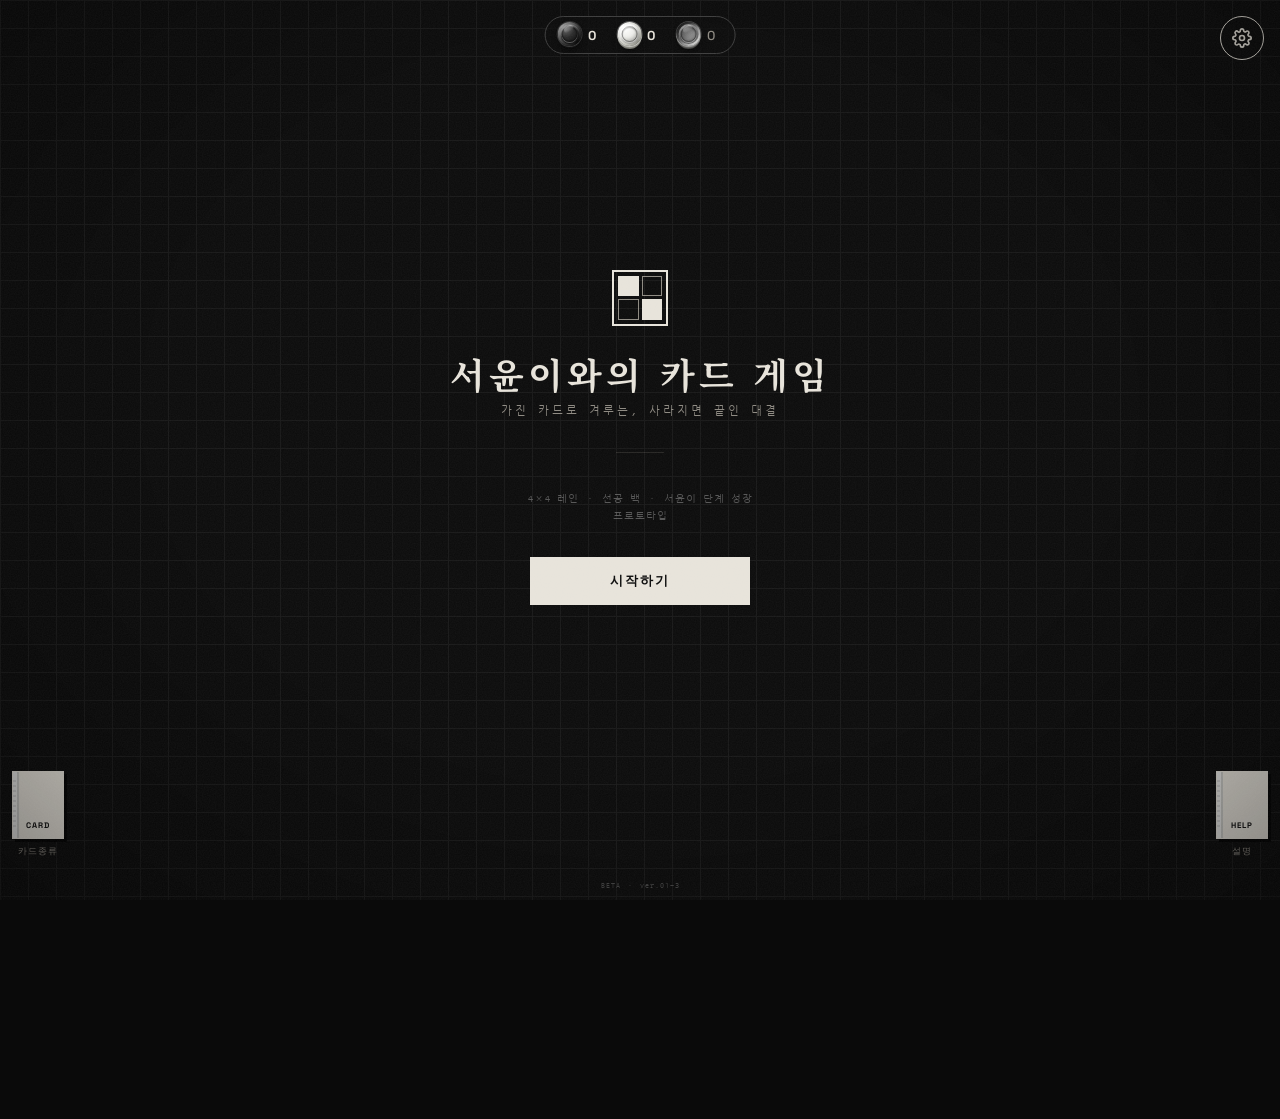
==== commit 2966a43a: "Add files via upload" ====
--- a/cardgame.html
+++ b/cardgame.html
@@ -3,7 +3,7 @@
 <head><script>try{var __q=new URLSearchParams(location.search);if(__q.get("name"))window.__RUINS_USER={name:__q.get("name"),colored:__q.get("colored")==="1"};}catch(e){}</script>
 <meta charset="UTF-8">
 <meta name="viewport" content="width=device-width,initial-scale=1,maximum-scale=1">
-<title>서윤의 카드 게임</title>
+<title>서윤이와의 카드 게임</title>
 <link rel="preconnect" href="https://fonts.googleapis.com">
 <link href="https://fonts.googleapis.com/css2?family=Space+Grotesk:wght@500;700&family=IBM+Plex+Mono:wght@400;500;600&display=swap" rel="stylesheet">
 <style>:root{--void:#0a0a0a;--paper:#f5f5f4;--iron:#2c2c2c;--ash:#8a8a8a;--line:#d8d8d6;--pure-w:#fff;--pure-b:#000}*{box-sizing:border-box;-webkit-tap-highlight-color:transparent}html,body{margin:0;padding:0;background:var(--void);color:var(--paper);font-family:'IBM Plex Mono',monospace;min-height:100vh}.display{font-family:'Space Grotesk',sans-serif}.wrap{max-width:520px;margin:0 auto;padding:14px 12px 40px}header{display:flex;flex-direction:column;gap:2px;padding-bottom:10px;border-bottom:1px solid var(--iron);margin-bottom:12px}header h1{font-size:19px;letter-spacing:2px;margin:0;font-weight:700}header .sub{font-size:10px;color:var(--ash);letter-spacing:1px}.statbar{display:grid;grid-template-columns:repeat(5,1fr);gap:6px;margin-bottom:14px}.stat{background:var(--iron);border:1px solid #3d3d3d;padding:6px 4px;text-align:center}.stat .n{font-family:'Space Grotesk';font-size:15px;font-weight:700;display:block}.stat .l{font-size:8px;color:var(--ash);letter-spacing:1px}.board{display:grid;grid-template-columns:repeat(4,1fr);grid-template-rows:repeat(4,1fr);gap:3px;background:var(--iron);padding:3px;border:1px solid #3d3d3d;aspect-ratio:4/4.6}.cell{background:#151515;position:relative;display:flex;align-items:center;justify-content:center;min-height:0}.cell.thorns{background:#1a1510;box-shadow:inset 0 0 0 1px #5a4030}.cell.thorns::after{content:'棘';position:absolute;top:1px;right:2px;font-size:7px;color:#8a6a40;opacity:.7}.cell.targetable{cursor:pointer;box-shadow:inset 0 0 0 2px #6a6a4a}.cell.targetable:hover{background:#252520}.card{width:92%;height:92%;display:flex;flex-direction:column;justify-content:space-between;padding:3px 4px;font-size:9px;line-height:1.15;transition:transform .15s ease}.card{position:relative}.card .rarity-badge{position:absolute;left:3px;top:3px;width:18px;height:18px;border:1.5px solid currentColor;border-radius:50%;display:flex;align-items:center;justify-content:center;font-family:'Space Grotesk';font-size:9px;font-weight:700;line-height:1;z-index:2;background:transparent}.card .nm{padding-left:21px}.card.player{background:var(--paper);color:var(--void);border:1.5px solid var(--pure-w)}.card.ai{background:var(--void);color:var(--paper);border:1.5px solid var(--pure-w)}.card.box{background:#2a2218;color:#c8b890;border:1.5px solid #6a5a40}.card.structure{background:#5b4329;color:#ead9bd;border:1.5px solid #8b6b45}.card.structure .stats{font-size:9px}.card.stunned{opacity:.55;filter:grayscale(1)}.card .nm{font-size:7.5px;letter-spacing:.2px;white-space:nowrap;overflow:hidden;text-overflow:ellipsis;opacity:.85}.card .stats{font-family:'Space Grotesk';font-weight:700;font-size:10px;display:flex;justify-content:space-between}
@@ -734,7 +734,16 @@
 .light-pip.on{background:radial-gradient(circle at 35% 30%,#fff,#d8d8c8 42%,#777 100%);border-color:#eee;box-shadow:0 0 5px rgba(255,255,255,.35),inset 1px 1px 2px #fff}
 .light-cost-count{min-width:30px;text-align:center;font-family:'Space Grotesk',sans-serif;font-size:12px;font-weight:700;color:var(--paper)}
 .card-cost-badge{position:absolute;right:3px;top:3px;min-width:18px;height:18px;padding:0 3px;border:1.5px solid currentColor;border-radius:50%;display:flex;align-items:center;justify-content:center;font-family:'Space Grotesk';font-size:9px;font-weight:700;line-height:1;z-index:2;background:transparent}
-.hcard .card-cost-badge{right:4px;top:4px}
+.hcard .card-cost-badge{right:4px;top:4px;min-width:20px;height:20px;font-size:11px;background:var(--void);color:var(--paper);border-color:var(--void)}
+.hcard.poor{opacity:.42;filter:grayscale(1)}.hcard.poor .card-cost-badge{background:#c8322d;border-color:#c8322d;color:#fff}
+.hcard.poor.sel{opacity:.8}
+.light-pip.spend{background:radial-gradient(circle at 50% 50%,#f6f3ec 0 28%,#5a5a5a 70%);border-color:#c8322d;box-shadow:0 0 0 1px rgba(200,50,45,.5);animation:lpSpend .8s ease-in-out infinite}
+.light-pip.need{background:transparent;border:1.5px dashed #c8322d;box-shadow:none}
+@keyframes lpSpend{50%{opacity:.35}}
+.light-cost-count b{font-weight:800}.light-cost-count small{opacity:.7;font-size:.85em}
+.light-cost-count .lc-lack{color:#e0605a}
+.ai-light-count{margin-left:8px;padding-left:9px;border-left:1px solid #3a3a3a;font-size:11px;color:#8d8981;white-space:nowrap}
+.light-cost-count{min-width:52px!important}
 </style>
 \n<style id="deploy-batch-v6">\n/* v6: deployed-card cinematic uses the exact rendered field-card footprint. */\n.board-cinematic .bc-card-wrap{display:none!important}\n.board-cinematic.multi-deploy .bc-arm,.board-cinematic.multi-deploy .bc-grip{display:none!important}\n.board-cinematic .bc-live-layer{position:absolute;inset:0;z-index:17;pointer-events:none}\n.board-cinematic .bc-live-card{position:absolute!important;margin:0!important;transition:none!important;pointer-events:none!important;transform-origin:50% 50%;will-change:transform,opacity,filter;animation:bcLiveDeploy 1.18s cubic-bezier(.18,.78,.18,1) both}\n.board-cinematic .bc-live-card.player-entry{--bc-enter-y:145%;--bc-enter-rot:-4deg}\n.board-cinematic .bc-live-card.ai-entry{--bc-enter-y:-145%;--bc-enter-rot:4deg}\n.board-cinematic .bc-live-card.field-card-clickable{cursor:default}\n.board-cinematic.multi-deploy .bc-caption{letter-spacing:1.4px}\n@keyframes bcLiveDeploy{\n  0%{opacity:0;transform:translate3d(0,var(--bc-enter-y),0) scale(.94) rotate(var(--bc-enter-rot));filter:blur(1.8px)}\n  16%{opacity:1}\n  66%{opacity:1;transform:translate3d(0,-4%,0) scale(1.03) rotate(0);filter:blur(0)}\n  84%{transform:translate3d(0,1.5%,0) scale(.995) rotate(0)}\n  100%{opacity:1;transform:translate3d(0,0,0) scale(1) rotate(0);filter:blur(0)}\n}\n</style>\n
 <style id="shop-clean-shelf-v2">
@@ -904,7 +913,7 @@
 <div class="intro-hand left"><svg viewBox="-14 0 134 152" aria-hidden="true"><defs><linearGradient id="hgW" x1="0" y1="0" x2="1" y2="1"><stop offset="0" stop-color="#ffffff"/><stop offset="1" stop-color="#c4c4c4"/></linearGradient></defs><g fill="#5a5a5a" stroke="#5a5a5a" stroke-width="3.5" stroke-linejoin="round"><rect x="26" y="66" width="68" height="62" rx="22"/><rect x="28" y="24" width="15" height="56" rx="7.5"/><rect x="45" y="12" width="16" height="66" rx="8"/><rect x="63" y="18" width="15" height="60" rx="7.5"/><rect x="80" y="36" width="13" height="44" rx="6.5"/><rect x="14" y="70" width="16" height="46" rx="8" transform="rotate(-35 22 114)"/><rect x="28" y="124" width="64" height="28" rx="5"/></g><g fill="url(#hgW)"><rect x="26" y="66" width="68" height="62" rx="22"/><rect x="28" y="24" width="15" height="56" rx="7.5"/><rect x="45" y="12" width="16" height="66" rx="8"/><rect x="63" y="18" width="15" height="60" rx="7.5"/><rect x="80" y="36" width="13" height="44" rx="6.5"/><rect x="14" y="70" width="16" height="46" rx="8" transform="rotate(-35 22 114)"/></g><g fill="#222222"><rect x="28" y="124" width="64" height="28" rx="5"/></g></svg></div>
 <div class="intro-hand right"><svg viewBox="-14 0 134 152" aria-hidden="true"><defs><linearGradient id="hgB" x1="0" y1="0" x2="1" y2="1"><stop offset="0" stop-color="#3a3a3a"/><stop offset="1" stop-color="#0a0a0a"/></linearGradient></defs><g fill="#9a9a9a" stroke="#9a9a9a" stroke-width="3.5" stroke-linejoin="round"><rect x="26" y="66" width="68" height="62" rx="22"/><rect x="28" y="24" width="15" height="56" rx="7.5"/><rect x="45" y="12" width="16" height="66" rx="8"/><rect x="63" y="18" width="15" height="60" rx="7.5"/><rect x="80" y="36" width="13" height="44" rx="6.5"/><rect x="14" y="70" width="16" height="46" rx="8" transform="rotate(-35 22 114)"/><rect x="28" y="124" width="64" height="28" rx="5"/></g><g fill="url(#hgB)"><rect x="26" y="66" width="68" height="62" rx="22"/><rect x="28" y="24" width="15" height="56" rx="7.5"/><rect x="45" y="12" width="16" height="66" rx="8"/><rect x="63" y="18" width="15" height="60" rx="7.5"/><rect x="80" y="36" width="13" height="44" rx="6.5"/><rect x="14" y="70" width="16" height="46" rx="8" transform="rotate(-35 22 114)"/></g><g fill="#e6e6e6"><rect x="28" y="124" width="64" height="28" rx="5"/></g></svg></div>
 <div class="intro-bell" id="intro-bell"></div><div class="intro-flash"></div>
-<div class="intro-title">서윤의<br>카드 게임<small>한결중학교 축제 · 2011.10.14</small></div>
+<div class="intro-title">서윤이와의<br>카드 게임<small>가진 카드로 겨루는 대결</small></div>
 <div class="intro-progress"></div><div class="intro-status">SYSTEM INITIALIZING · MATCH READY</div><div class="intro-vignette"></div></div></div>
 <div class="board-cinematic" id="board-cinematic" aria-hidden="true"><div class="bc-room"></div><div class="bc-ambient"></div><div class="bc-fog"></div><div class="bc-vignette"></div><div class="bc-scan"></div><div class="bc-stage"><div class="bc-floor"><div class="bc-floor-grid"><span></span><span></span><span></span><span></span><span></span><span></span><span></span><span></span><span></span><span></span><span></span><span></span><span></span><span></span><span></span><span></span></div></div><div class="bc-horizon"></div><div class="bc-lane"></div><div class="bc-drop-glow"></div><div class="bc-impact"></div><div class="bc-particles" id="bc-particles"></div><div class="bc-arm" id="bc-arm" aria-hidden="true"><svg viewBox="0 0 240 360" preserveAspectRatio="xMidYMax meet"><defs><linearGradient id="bcArmLight" x1="0" y1="0" x2="1" y2="0"><stop offset="0" stop-color="#fff" stop-opacity=".52"/><stop offset=".55" stop-color="#fff" stop-opacity=".08"/><stop offset="1" stop-color="#fff" stop-opacity="0"/></linearGradient></defs><path class="bc-sleeve" d="M73 350c7-91 11-153 27-205 10-32 29-46 47-44 21 2 36 22 38 54 5 62-4 132-8 195z"/><path class="bc-cuff" d="M94 163c20 10 57 12 84 2l4 33c-30 12-69 10-94-2z"/><path class="bc-skin" d="M91 189c-8-18-9-41-3-58 5-13 15-20 25-16 8 3 9 13 8 26l-1 20c0-29 3-61 16-64 12-3 16 9 14 33l-2 31c1-29 5-57 17-57 11 0 13 12 10 34l-4 30c2-24 7-48 17-46 11 2 10 15 6 36l-6 29c5-18 11-34 20-30 9 4 5 18 0 31-10 28-25 54-42 68-15 12-34 15-49 5-17-11-22-39-26-52z"/><path class="bc-knuckle" d="M114 178c11 4 24 5 37 3M151 181c10 1 20 0 30-4M107 202c22 7 52 7 76-2"/><path class="bc-arm-light" d="M106 348c6-75 11-129 24-173 8-26 18-45 29-53 7 17 8 45 4 86-4 47-9 92-11 140z"/></svg></div><div class="bc-card-wrap"><div class="bc-card-shadow"></div><div class="bc-card" id="bc-card"><div class="bc-face back"><div class="bc-emblem">✦</div></div><div class="bc-face front"><div class="bc-head"><span class="bc-side-label" id="bc-side-label">ALLY DEPLOY</span><span class="bc-lane-label" id="bc-lane-label">L1</span></div><div class="bc-name" id="bc-name">CARD</div><div class="bc-core"><div><div class="bc-core-mark">✦</div><div class="bc-flavor" id="bc-flavor">CARD ENTRY</div></div></div><div class="bc-stats"><div class="bc-stat"><b id="bc-hp">0</b><span>HP</span></div><div class="bc-stat"><b id="bc-atk">0</b><span>ATK</span></div><div class="bc-stat"><b id="bc-spd">0</b><span>SPD</span></div></div></div></div></div><div class="bc-grip" aria-hidden="true"></div><div class="bc-caption" id="bc-caption">CARD DEPLOY<small>FIELD ACCESS CONFIRMED</small></div></div></div><div class="title-screen" id="title-screen"><div class="grid-bg"></div><div class="coin-bar" id="coin-bar" aria-label="재화">
   <div class="coin-item" title="흑 코인"><div class="coin-3d black"></div><span class="coin-count" id="coin-black">0</span></div>
@@ -966,7 +975,7 @@
 </div>
 </div>
 <div class="collection-subbook" id="collection-subbook-1" aria-hidden="true"><div class="collection-subbook-spread"><div class="collection-subbook-header"><h2>도감</h2><button type="button" class="collection-subbook-close" data-subbook-close="collection-subbook-1">×</button></div><div class="collection-subbook-body"></div></div></div>
-<div class="collection-subbook" id="collection-subbook-2" aria-hidden="true"><div class="collection-subbook-spread"><div class="collection-subbook-header"><h2>상점</h2><button type="button" class="collection-subbook-close" data-subbook-close="collection-subbook-2">×</button></div><div class="collection-subbook-body shop-body"><div class="shop-book" id="collection-shop-book"><button type="button" class="shop-exit-btn" id="collection-shop-exit" aria-label="상점 나가기">나가기</button><div class="shop-page shop-scene active" data-shop-page="outside"><img class="shop-scene-bg" src="cg-shop.jpg" alt="폐허 도시 배경"><div class="shop-scene-overlay"></div><div class="shop-scene-content"><div class="shop-enter-wrap"><button type="button" class="shop-enter-btn" id="collection-shop-enter" aria-label="상점 입장"><img src="cg-shop-enter.png" alt="상점 건물"></button></div></div></div><div class="shop-page shop-interior clean-shop" data-shop-page="inside"><div class="shop-currency-panel" aria-label="재화"><div class="shop-currency-item" title="흑 코인"><div class="coin-3d black"></div><span id="shop-coin-black">0</span></div><div class="shop-currency-item" title="백 코인"><div class="coin-3d white"></div><span id="shop-coin-white">0</span></div><div class="shop-currency-item" title="흑백 코인"><div class="coin-3d bw"></div><span id="shop-coin-bw">0</span></div></div><div class="shop-display-shelf" aria-label="상점 진열대"><div class="shop-display-row"><button type="button" class="shop-display-slot" data-shop-slot="1" aria-label="선택칸 1"></button><button type="button" class="shop-display-slot" data-shop-slot="2" aria-label="선택칸 2"></button><button type="button" class="shop-display-slot" data-shop-slot="3" aria-label="선택칸 3"></button><button type="button" class="shop-display-slot" data-shop-slot="4" aria-label="선택칸 4"></button><button type="button" class="shop-display-slot" data-shop-slot="5" aria-label="선택칸 5"></button></div><div class="shop-shelf-board" aria-hidden="true"></div></div></div></div></div></div></div>
+<div class="collection-subbook" id="collection-subbook-2" aria-hidden="true"><div class="collection-subbook-spread"><div class="collection-subbook-header"><h2>상점</h2><button type="button" class="collection-subbook-close" data-subbook-close="collection-subbook-2">×</button></div><div class="collection-subbook-body shop-body"></div></div></div>
 <div class="collection-subbook" id="collection-subbook-3" aria-hidden="true"><div class="collection-subbook-spread"><div class="collection-subbook-header"><h2>처리한 권능</h2><button type="button" class="collection-subbook-close" data-subbook-close="collection-subbook-3">×</button></div><div class="collection-subbook-body"></div></div></div>
 <div class="collection-subbook" id="collection-subbook-4" aria-hidden="true"><div class="collection-subbook-spread"><div class="collection-subbook-header"><h2>강화소</h2><button type="button" class="collection-subbook-close" data-subbook-close="collection-subbook-4">×</button></div><div class="collection-subbook-body"></div></div></div>
 <div class="collection-subbook" id="collection-subbook-6" aria-hidden="true"><div class="collection-subbook-spread"><div class="collection-subbook-header"><h2>조합소</h2><button type="button" class="collection-subbook-close" data-subbook-close="collection-subbook-6">×</button></div><div class="collection-subbook-body"></div></div></div>
@@ -994,7 +1003,7 @@
   <div class="coin-item" title="백 코인"><div class="coin-3d white"></div><span class="coin-count" id="coin-white-g">0</span></div>
   <div class="coin-item" title="흑백 코인"><div class="coin-3d bw"></div><span class="coin-count muted" id="coin-bw-g">0</span></div>
 </div>
-<div class="light-cost-bar" id="light-cost-bar" aria-label="빛 코스트"><span class="light-cost-label">빛</span><div class="light-pips" id="light-pips"></div><span class="light-cost-count" id="light-cost-count">5 / 10</span></div>
+<div class="light-cost-bar" id="light-cost-bar" aria-label="빛 코스트"><span class="light-cost-label">빛</span><div class="light-pips" id="light-pips"></div><span class="light-cost-count" id="light-cost-count">5 / 10</span><span class="ai-light-count" id="ai-light-count"></span></div>
 <div class="statbar"><div class="stat"><span class="n display" id="s-turn">1</span><span class="l" data-i18n="stat_turn">턴</span></div><div class="stat"><span class="n display" id="s-deck">5</span><span class="l" data-i18n="stat_my">내 잔여</span></div><div class="stat"><span class="n display" id="s-aideck">5</span><span class="l" data-i18n="stat_ai">서윤이 잔여</span></div><div class="stat"><span class="n display" id="s-tier">1</span><span class="l" data-i18n="stat_tier">서윤이 단계</span></div><div class="stat"><span class="n display" id="s-cd">1stage</span><span class="l" data-i18n="stat_cd">STAGE</span></div></div><div class="board" id="board"></div><div class="lanebtns" id="lanebtns"><button data-lane="0" data-i18n="lane1">레인1</button><button data-lane="1" data-i18n="lane2">레인2</button><button data-lane="2" data-i18n="lane3">레인3</button><button data-lane="3" data-i18n="lane4">레인4</button></div><div class="handzone"><h2 data-i18n="hand_hint">내 손패 (카드 선택 → 전진하기 / 취소 · 필드의 앞 카드를 누르면 1칸 전진)</h2><div class="hand" id="hand"></div><div class="move-controls" id="move-controls"><button class="btn primary" id="btn-forward" disabled data-i18n="btn_forward">전진하기</button><button class="btn" id="btn-return" disabled data-i18n="btn_return">귀환</button><button class="btn" id="btn-gun" disabled>아이템 사용</button><button class="btn" id="btn-dimension" style="display:none" disabled>차원 공격</button><button class="btn" id="btn-cancel" disabled data-i18n="btn_cancel">취소</button></div><div class="ability-hint" id="ability-hint"></div></div><div class="controls"><button class="btn ability" id="btn-ability" disabled data-i18n="btn_ability">능력</button><button class="btn primary" id="btn-end" data-i18n="btn_end">턴 종료</button><button class="btn" id="btn-surrender" data-i18n="btn_surrender">항복</button></div><div class="log" id="log"></div></div>
 <div class="item-inventory" id="item-inventory" aria-hidden="true">
   <div class="item-inventory-box">
@@ -1006,7 +1015,7 @@
     <p class="item-inventory-hint">아이템을 선택하면 사용 준비가 됩니다. 이후 보드에서 대상을 선택하세요.</p>
   </div>
 </div>
-<div class="overlay" id="overlay"><h2 class="display" id="ov-title">WIN</h2><p id="ov-desc"></p><div class="ov-btns" style="display:flex;flex-direction:column;gap:10px;width:min(220px,80vw);margin-top:4px"><button class="btn" id="ov-secondary" style="width:100%" data-i18n="btn_to_title">대기화면으로</button><button class="btn primary" id="ov-primary" style="width:100%" data-i18n="btn_retry">재도전</button></div></div><script>(function(){if(!window.storage){window.storage={get:async function(k){var v=null;try{v=localStorage.getItem(k)}catch(e){}return v==null?null:{key:k,value:v}},set:async function(k,v){localStorage.setItem(k,String(v))}}}const I18N={ko:{title:'서윤의 카드 게임',tagline:'축제 날, 서윤이 만든 흑백 카드전투',meta_line:'4×4 레인 · 선공 백 · 서윤이 단계 성장<br>프로토타입',start:'시작하기',achievements:'업적',abilities:'능력',card_types:'카드종류',card_types_desc:'덱에 등장할 수 있는 카드 목록입니다. 일반 / 신화 / Entitlement로 분류됩니다.',cat_normal:'일반',cat_passive:'패시브',cat_mythic:'신화',cat_entitlement:'Entitlement',cat_none:'장착 해제',cat_empty:'아직 없음',cat_ach_initial:'일반',cat_ach_mythic:'신화',cat_ach_ending:'엔딩',settings:'설정',profile:'프로필',tab_view:'보기',tab_equip:'장착',tab_edit:'편집',ach_equip_desc:'해금된 업적 중 최대 2개를 칭호로 장착할 수 있습니다. 장착한 칭호는 대기화면에 표시됩니다.',ability_equip_desc:'게임 시작 시 적용될 능력을 1개 장착하세요. (액티브는 쿨타임 후 사용 가능)',section_language:'언어 / Language',section_account:'계정',label_username:'아이디',label_password:'비밀번호',label_display_name:'표시 이름',label_bio:'소개',label_avatar_color:'아바타 색',btn_login:'로그인',btn_register:'회원가입',btn_logout:'로그아웃',btn_edit_profile:'프로필 편집',btn_save:'저장',btn_reset:'데이터 초기화',login_hint:'로컬 저장소에만 저장됩니다. 서버 계정 아님.',setting_anim:'애니메이션 / 서윤이 턴 딜레이',setting_anim_desc:'끄면 서윤이 턴이 더 빠르게 진행됩니다.',game_sub:'흑백 4×4 대전 카드게임 — 프로토타입',stat_turn:'턴',stat_my:'내 잔여',stat_ai:'서윤이 잔여',stat_tier:'서윤이 단계',stat_cd:'STAGE',lane1:'레인1',lane2:'레인2',lane3:'레인3',lane4:'레인4',hand_hint:'내 손패 (카드 선택 → 전진하기 / 취소 · 필드의 앞 카드를 누르면 1칸 전진)',btn_forward:'전진하기',btn_attack:'공격',btn_return:'귀환',btn_cancel:'취소',btn_ability:'능력',btn_end:'턴 종료',btn_surrender:'항복',btn_restart:'다시 하기',btn_to_title:'대기화면으로',btn_retry:'재도전',confirm_surrender:'정말 항복하시겠습니까?',confirm_yes_surrender:'항복',confirm_reset:'모든 진행 상황(전적·업적·능력 장착)이 초기화됩니다. 계속하시겠습니까?',confirm_yes_reset:'초기화',logged_in_as:'로그인: @{user}',login_ok:'로그인되었습니다.',register_ok:'가입 및 로그인되었습니다.',login_fail:'아이디 또는 비밀번호가 올바르지 않습니다.',register_fail:'이미 존재하는 아이디이거나 입력이 올바르지 않습니다.',logout_ok:'로그아웃되었습니다.',profile_saved:'프로필이 저장되었습니다.',need_login:'프로필을 보려면 로그인하세요.',title_equipped:'칭호: ',new_game:'새 게임 시작. 선공: 플레이어(백).',ability_equipped:'장착 능력: {name}',win:'승리',lose:'패배',draw:'무승부',surrender_title:'항복',win_desc:'흑진영(서윤이)의 덱과 필드를 모두 무력화했습니다.',lose_desc:'백진영(플레이어)의 덱과 필드가 모두 소진되었습니다.',surrender_desc:'항복을 선언하여 게임이 종료되었습니다.',draw_desc:'양측 모두 더 이상 진행할 수 없습니다.',new_ach:'',passive_hint:'패시브 능력은 자동으로 적용됩니다.',ability_ready_hint:'능력 버튼을 눌러 사용하세요',ability_cd_hint:'쿨타임: {n}턴 남음',deck_pick_title:'덱 구성',deck_pick_desc:'최대 5장까지 선택할 수 있습니다. 전부 고르지 않아도 시작할 수 있습니다.',deck_pick_desc_bottom:'밑장빼기: 최대 6장까지 선택할 수 있습니다.',deck_start:'시작하기',guide_label:'설명',story_label:'STORY',item_inventory:'아이템',return_turns:'귀환 {n}턴',item_use:'아이템 사용',item_select_lane:'세로줄 선택 중',gun_hint:'신비의 탄환: 세로줄을 선택하세요',gun_hint_alt:'총: 세로줄을 선택하세요'},
+<div class="overlay" id="overlay"><h2 class="display" id="ov-title">WIN</h2><p id="ov-desc"></p><div class="ov-btns" style="display:flex;flex-direction:column;gap:10px;width:min(220px,80vw);margin-top:4px"><button class="btn" id="ov-secondary" style="width:100%" data-i18n="btn_to_title">대기화면으로</button><button class="btn primary" id="ov-primary" style="width:100%" data-i18n="btn_retry">재도전</button></div></div><script>(function(){if(!window.storage){window.storage={get:async function(k){var v=null;try{v=localStorage.getItem(k)}catch(e){}return v==null?null:{key:k,value:v}},set:async function(k,v){localStorage.setItem(k,String(v))}}}const I18N={ko:{title:'서윤이와의 카드 게임',tagline:'가진 카드로 겨루는, 사라지면 끝인 대결',meta_line:'4×4 레인 · 선공 백 · 서윤이 단계 성장<br>프로토타입',start:'시작하기',achievements:'업적',abilities:'능력',card_types:'카드종류',card_types_desc:'덱에 등장할 수 있는 카드 목록입니다. 일반 / 신화 / Entitlement로 분류됩니다.',cat_normal:'일반',cat_passive:'패시브',cat_mythic:'신화',cat_entitlement:'Entitlement',cat_none:'장착 해제',cat_empty:'아직 없음',cat_ach_initial:'일반',cat_ach_mythic:'신화',cat_ach_ending:'엔딩',settings:'설정',profile:'프로필',tab_view:'보기',tab_equip:'장착',tab_edit:'편집',ach_equip_desc:'해금된 업적 중 최대 2개를 칭호로 장착할 수 있습니다. 장착한 칭호는 대기화면에 표시됩니다.',ability_equip_desc:'게임 시작 시 적용될 능력을 1개 장착하세요. (액티브는 쿨타임 후 사용 가능)',section_language:'언어 / Language',section_account:'계정',label_username:'아이디',label_password:'비밀번호',label_display_name:'표시 이름',label_bio:'소개',label_avatar_color:'아바타 색',btn_login:'로그인',btn_register:'회원가입',btn_logout:'로그아웃',btn_edit_profile:'프로필 편집',btn_save:'저장',btn_reset:'데이터 초기화',login_hint:'로컬 저장소에만 저장됩니다. 서버 계정 아님.',setting_anim:'애니메이션 / 서윤이 턴 딜레이',setting_anim_desc:'끄면 서윤이 턴이 더 빠르게 진행됩니다.',game_sub:'흑백 4×4 대전 카드게임 — 프로토타입',stat_turn:'턴',stat_my:'내 잔여',stat_ai:'서윤이 잔여',stat_tier:'서윤이 단계',stat_cd:'STAGE',lane1:'레인1',lane2:'레인2',lane3:'레인3',lane4:'레인4',hand_hint:'내 손패 (카드 선택 → 전진하기 / 취소 · 필드의 앞 카드를 누르면 1칸 전진)',btn_forward:'전진하기',btn_attack:'공격',btn_return:'귀환',btn_cancel:'취소',btn_ability:'능력',btn_end:'턴 종료',btn_surrender:'항복',btn_restart:'다시 하기',btn_to_title:'대기화면으로',btn_retry:'재도전',confirm_surrender:'정말 항복하시겠습니까?',confirm_yes_surrender:'항복',confirm_reset:'모든 진행 상황(전적·업적·능력 장착)이 초기화됩니다. 계속하시겠습니까?',confirm_yes_reset:'초기화',logged_in_as:'로그인: @{user}',login_ok:'로그인되었습니다.',register_ok:'가입 및 로그인되었습니다.',login_fail:'아이디 또는 비밀번호가 올바르지 않습니다.',register_fail:'이미 존재하는 아이디이거나 입력이 올바르지 않습니다.',logout_ok:'로그아웃되었습니다.',profile_saved:'프로필이 저장되었습니다.',need_login:'프로필을 보려면 로그인하세요.',title_equipped:'칭호: ',new_game:'새 게임 시작. 선공: 플레이어(백).',ability_equipped:'장착 능력: {name}',win:'승리',lose:'패배',draw:'무승부',surrender_title:'항복',win_desc:'흑진영(서윤이)의 덱과 필드를 모두 무력화했습니다.',lose_desc:'백진영(플레이어)의 덱과 필드가 모두 소진되었습니다.',surrender_desc:'항복을 선언하여 게임이 종료되었습니다.',draw_desc:'양측 모두 더 이상 진행할 수 없습니다.',new_ach:'',passive_hint:'패시브 능력은 자동으로 적용됩니다.',ability_ready_hint:'능력 버튼을 눌러 사용하세요',ability_cd_hint:'쿨타임: {n}턴 남음',deck_pick_title:'덱 구성',deck_pick_desc:'최대 5장까지 선택할 수 있습니다. 전부 고르지 않아도 시작할 수 있습니다.',deck_pick_desc_bottom:'밑장빼기: 최대 6장까지 선택할 수 있습니다.',deck_start:'시작하기',guide_label:'설명',story_label:'STORY',item_inventory:'아이템',return_turns:'귀환 {n}턴',item_use:'아이템 사용',item_select_lane:'세로줄 선택 중',gun_hint:'신비의 탄환: 세로줄을 선택하세요',gun_hint_alt:'총: 세로줄을 선택하세요'},
 en:{title:'CARD GAME',tagline:'MONO CARD BATTLE',meta_line:'4×4 lanes · White first · AI tiers<br>Prototype',start:'START',achievements:'Achievements',abilities:'Abilities',card_types:'Card Codex',card_types_desc:'Cards that can appear in the deck. Sorted into Normal / Mythic / Entitlement.',cat_normal:'Normal',cat_passive:'Passive',cat_mythic:'Mythic',cat_entitlement:'Entitlement',cat_none:'Unequip',cat_empty:'None yet',cat_ach_initial:'Normal',cat_ach_mythic:'Mythic',cat_ach_ending:'Ending',settings:'Settings',profile:'Profile',tab_view:'View',tab_equip:'Equip',tab_edit:'Edit',ach_equip_desc:'Equip up to 2 unlocked achievements as titles. Titles appear on the title screen.',ability_equip_desc:'Equip 1 ability applied at game start. Actives can be used after cooldown.',section_language:'Language',section_account:'Account',label_username:'Username',label_password:'Password',label_display_name:'Display name',label_bio:'Bio',label_avatar_color:'Avatar color',btn_login:'Log in',btn_register:'Sign up',btn_logout:'Log out',btn_edit_profile:'Edit profile',btn_save:'Save',btn_reset:'Reset data',login_hint:'Stored locally only. Not a server account.',setting_anim:'Animations / AI delay',setting_anim_desc:'Turn off for faster AI turns.',game_sub:'B&W 4×4 duel card game — prototype',stat_turn:'Turn',stat_my:'My remaining',stat_ai:'AI remaining',stat_tier:'AI tier',stat_cd:'STAGE',lane1:'Lane1',lane2:'Lane2',lane3:'Lane3',lane4:'Lane4',hand_hint:'Hand (select card → Advance / Cancel · tap front field card to move 1)',btn_forward:'Advance',btn_attack:'Attack',btn_return:'Return',btn_cancel:'Cancel',btn_ability:'Ability',btn_end:'End turn',btn_surrender:'Surrender',btn_restart:'Play again',btn_to_title:'Title screen',btn_retry:'Retry',confirm_surrender:'Surrender this game?',confirm_yes_surrender:'Surrender',confirm_reset:'All progress (records, achievements, abilities) will be reset. Continue?',confirm_yes_reset:'Reset',logged_in_as:'Signed in: @{user}',login_ok:'Logged in.',register_ok:'Registered and logged in.',login_fail:'Invalid username or password.',register_fail:'Username taken or invalid input.',logout_ok:'Logged out.',profile_saved:'Profile saved.',need_login:'Log in to view profile.',title_equipped:'Title: ',new_game:'New game. First player: White.',ability_equipped:'Equipped ability: {name}',win:'WIN',lose:'LOSE',draw:'DRAW',surrender_title:'SURRENDER',win_desc:'You wiped the AI deck and field.',lose_desc:'Your deck and field are empty.',surrender_desc:'You surrendered.',draw_desc:'Neither side can continue.',new_ach:' (New achievement: {names})',passive_hint:'Passive applies automatically.',ability_ready_hint:'Press Ability to use',ability_cd_hint:'Cooldown: {n} turns left',deck_pick_title:'Build Deck',deck_pick_desc:'Select up to 5 cards. You can start without picking all.',deck_pick_desc_bottom:'Bottom Deal: select up to 6 cards.',deck_start:'Start',guide_label:'Help',story_label:'STORY',item_inventory:'Items',return_turns:'Return {n}t',item_use:'Use item',item_select_lane:'Select column',gun_hint:'Mystic Bullet: select a column',gun_hint_alt:'Gun: select a column'},
 ja:{title:'CARD GAME',tagline:'白黒カードバトル',meta_line:'4×4レーン · 先攻白 · AI段階成長<br>プロトタイプ',start:'はじめる',achievements:'実績',abilities:'能力',card_types:'カード種類',card_types_desc:'デッキに登場するカード一覧。通常 / 神話 / Entitlementに分類。',cat_normal:'通常',cat_passive:'パッシブ',cat_mythic:'神話',cat_entitlement:'Entitlement',cat_none:'解除',cat_empty:'まだありません',cat_ach_initial:'通常',cat_ach_mythic:'神話',cat_ach_ending:'エンディング',settings:'設定',profile:'プロフィール',tab_view:'表示',tab_equip:'装備',tab_edit:'編集',ach_equip_desc:'解除した実績を最大2つ称号として装備できます。称号は待機画面に表示されます。',ability_equip_desc:'ゲーム開始時に適用する能力を1つ装備してください。（アクティブはクールダウン後使用可）',section_language:'言語 / Language',section_account:'アカウント',label_username:'ユーザー名',label_password:'パスワード',label_display_name:'表示名',label_bio:'紹介',label_avatar_color:'アバター色',btn_login:'ログイン',btn_register:'新規登録',btn_logout:'ログアウト',btn_edit_profile:'プロフィール編集',btn_save:'保存',btn_reset:'データ初期化',login_hint:'ローカル保存のみ。サーバーアカウントではありません。',setting_anim:'アニメ / AIターン遅延',setting_anim_desc:'オフにするとAIターンが速くなります。',game_sub:'白黒4×4対戦カードゲーム — プロトタイプ',stat_turn:'ターン',stat_my:'自分残り',stat_ai:'AI残り',stat_tier:'AI段階',stat_cd:'STAGE',lane1:'レーン1',lane2:'レーン2',lane3:'レーン3',lane4:'レーン4',hand_hint:'手札（カード選択→前進/キャンセル · 前列カードをタップで1マス前進）',btn_forward:'前進',btn_attack:'攻撃',btn_return:'帰還',btn_cancel:'キャンセル',btn_ability:'能力',btn_end:'ターン終了',btn_surrender:'降参',btn_restart:'もう一度',btn_to_title:'タイトルへ',btn_retry:'再挑戦',confirm_surrender:'本当に降参しますか？',confirm_yes_surrender:'降参',confirm_reset:'進行状況（戦績・実績・能力）がすべて初期化されます。続けますか？',confirm_yes_reset:'初期化',logged_in_as:'ログイン中: @{user}',login_ok:'ログインしました。',register_ok:'登録してログインしました。',login_fail:'ユーザー名またはパスワードが違います。',register_fail:'既に存在する名前か、入力が不正です。',logout_ok:'ログアウトしました。',profile_saved:'プロフィールを保存しました。',need_login:'プロフィールを見るにはログインしてください。',title_equipped:'称号: ',new_game:'新しいゲーム。先攻: プレイヤー（白）。',ability_equipped:'装備能力: {name}',win:'勝利',lose:'敗北',draw:'引き分け',surrender_title:'降参',win_desc:'AIのデッキとフィールドを無力化しました。',lose_desc:'プレイヤーのデッキとフィールドが尽きました。',surrender_desc:'降参によりゲーム終了。',draw_desc:'双方ともこれ以上進めません。',new_ach:' (新規実績: {names})',passive_hint:'パッシブは自動適用されます。',ability_ready_hint:'能力ボタンで使用',ability_cd_hint:'クールダウン: 残り{n}ターン',deck_pick_title:'デッキ編成',deck_pick_desc:'最大5枚まで選択できます。全部選ばなくても開始できます。',deck_pick_desc_bottom:'下札抜き: 最大6枚まで選択できます。',deck_start:'はじめる',guide_label:'説明',story_label:'STORY',item_inventory:'アイテム',return_turns:'帰還 {n}ターン',item_use:'アイテム使用',item_select_lane:'縦列を選択',gun_hint:'神秘の弾丸: 縦列を選択',gun_hint_alt:'銃: 縦列を選択'},};function t(key,vars){const lang=meta.settings.lang||'ko';let s=(I18N[lang]&&I18N[lang][key])||(I18N.ko[key])||key;if(vars)Object.keys(vars).forEach(k=>{s=s.replace(new RegExp('\\{'+k+'\\}','g'),vars[k])});return s;}function applyI18n(){document.querySelectorAll('[data-i18n]').forEach(el=>{const key=el.getAttribute('data-i18n');const val=t(key);if(el.tagName==='INPUT'||el.tagName==='TEXTAREA')return;if(val.indexOf('<br')!==-1)el.innerHTML=val;else el.textContent=val;});document.documentElement.lang=meta.settings.lang||'ko';document.querySelectorAll('.lang-btn').forEach(b=>{b.classList.toggle('active',b.dataset.lang===(meta.settings.lang||'ko'));});renderTitleExtras();renderProfileBadge();if(state)render();if(document.getElementById('guide-book')&&document.getElementById('guide-book').classList.contains('show'))renderGuidePage();if(document.getElementById('panel-cards')&&document.getElementById('panel-cards').classList.contains('show'))renderCardList();if(document.getElementById('panel-abilities')&&document.getElementById('panel-abilities').classList.contains('show'))renderAbilityList();if(document.getElementById('panel-achievements')&&document.getElementById('panel-achievements').classList.contains('show'))renderAchievementList();}const AVATAR_COLORS=['#f5f5f4','#c8c8a0','#8ab0c8','#c89090','#90c890','#c8a0c8','#e0b070','#70b0a0'];
 /* === Multi-language content (cards / abilities / achievements / guide) === */
@@ -1166,20 +1175,29 @@
 `<h3>3페이지 · 상태이상 1</h3>
 <p>상태이상은 여러 개가 동시에 적용될 수 있습니다.</p>
 <ul>
-<li><b>화상</b> — 2턴마다 1 피해. 매 틱마다 33% 확률로 자연 종료됩니다.</li>
 <li><b>출혈</b> — 2턴마다 1 피해를 입습니다.</li>
 <li><b>독</b> — 매 턴 1 피해를 입습니다. 3턴 후 사라집니다.</li>
-<li><b>기절</b> — 남은 턴 동안 전진과 공격이 불가능합니다.</li>
 </ul>`,
 `<h3>4페이지 · 상태이상 2</h3>
 <ul>
-<li><b>보호막</b> — 피해를 1회 완전히 막고 사라집니다.</li>
-<li><b>회피</b> — 중첩당 20% 확률로 공격을 회피합니다. 최대 2중첩이며, 회피 성공은 2회까지 사용할 수 있습니다. 회피 성공 시 상대에게 반격 피해를 줍니다.</li>
 <li><b>귀환</b> — 손패로 돌아가는 중입니다. 3턴 후 복귀하며, 그동안 공격할 수 없고 상대의 공격은 받을 수 있습니다.</li>
-<li><b>좀비 감염</b> — 좀비·좀비군집 카드로 상대 카드를 각각 누적 3회·2회 타격하면 같은 능력치의 좀비가 되어 공격한 쪽의 패로 넘어갑니다. 좀비류 카드만 보유하게 되면 즉시 패배합니다.</li>
-<li><b>공포</b> — 75% 확률로 1칸 후퇴하고, 25% 확률로 2턴 기절합니다.</li>
-<li><b>423번째 개체의 낙인</b> — 공격받은 대상은 화상·출혈·독·기절을 한 번에 모두 얻습니다.</li>
-</ul>`
+<li><b>좀비 감염</b> — 좀비 카드로 상대 카드를 누적 3회 타격하면 같은 능력치의 좀비가 되어 공격한 쪽의 패로 넘어갑니다. 좀비류 카드만 보유하게 되면 즉시 패배합니다.</li>
+</ul>`,
+`<h3>5페이지 · 이야기 1 — 카드의 시작</h3>
+<p>평범한 과학자 <b>A</b>가 있었다. 오랜 연구 끝에 그는 생물과 능력을 종이 한 장에 담아내는 방법, 이른바 <b>카드 추출</b>을 만들어 냈다. 왜 그것을 만들었는지는 아무도 모른다.</p>
+<p>A는 이 기적 같은 발견을 세상에 알리고 그 종이를 팔았다. 하지만 모든 사람이 A처럼 정의로운 생각을 하지는 않았다. 카드는 범죄에 쓰이기 시작했고, 결국 전쟁이 일어났다.</p>
+<p>사람들은 그 전쟁을 <b>핏빛 카드의 밤</b>이라고 부른다. 그날 세상은 멸망했다.</p>`,
+`<h3>6페이지 · 이야기 2 — 그 이후</h3>
+<p>A는 핏빛 카드의 밤에 휩쓸렸지만, 단 한 번 쓸 수 있는 카드 <b>생명 복원</b>으로 살아남았다. 지금은 아직 무너진 채로 남은 <b>폐허 구역</b>에 숨어 산다.</p>
+<p>멸망 뒤, 강력한 카드를 가진 사람들이 법과 규율을 다시 세웠다. 구역이 나뉘고 <b>협회</b>가 생겼다.</p>
+<ul>
+<li><b>다섯 협회</b> — 경계선 협회 · A 협회 · 어두운 밤 협회 · KL 협회 · TYU 협회</li>
+<li><b>협회의 일</b> — 거주 구역 보호, 침입자 처단, 사람 모집, 몬스터 토벌</li>
+</ul>`,
+`<h3>7페이지 · 이야기 3 — 카드게임</h3>
+<p>핏빛 카드의 밤이 끝난 뒤 생겨난 <b>카드게임</b>은, 이름만 게임일 뿐이다.</p>
+<p>서로가 가진 카드를 꺼내 겨루고, 목숨과 가진 모든 것을 건다. 그리고 <b>쓰러진 카드는 이 세상에서 영원히 사라진다.</b></p>
+<p>그러니 한 장 한 장을 아껴서 내야 한다.</p>`
 ],
 en:[
 `<h3>Page 1 · Controls</h3>
@@ -1347,7 +1365,11 @@
 {id:'bandage',name:'붕대',desc:'아이템: 선택한 자신의 카드 HP를 최대로 회복한다.',passive:true,cd:0,item:true},
 {id:'emergency_escape',name:'긴급 탈출 버튼',desc:'아이템: 필드에 있는 자신의 모든 카드를 패로 가져온다.',passive:true,cd:0,item:true},
 {id:'last_command',name:'마지막 명령',desc:'아이템: 자신의 모든 카드가 1턴간 쓰러지지 않는다.',passive:true,cd:0,item:true}
-];const DEFAULT_META={coins:{black:0,white:0,bw:0},gamesPlayed:0,lanePref:[0,0,0,0],aggression:0,strategyIndex:0,wins:0,losses:0,draws:0,surrenders:0,winStreak:0,maxWinStreak:0,achievementsUnlocked:[],equippedAchievements:[],equippedAbility:null,usedAbilities:[],flags:{winNoAbility:false,ability10:false,earlySurrender:false,winNoReturn:false,return10:false,flameKill:false,thornDeath:false,reaperAllKills:false,planetLoss:false,expBurn:false,expBleed:false,expPoison:false,expStun:false,expShield:false,expEvade:false,expThorns:false,expFear:false,expSeal:false,hour2:false,hour12:false,winOneCard:false,idle2min:false,endingHappy:false,endingBad:false,endingHidden:false,endingReal:false},settings:{animations:true,lang:'ko'}};const DEFAULT_SESSION={loggedIn:false,username:null};let meta=JSON.parse(JSON.stringify(DEFAULT_META));let session=JSON.parse(JSON.stringify(DEFAULT_SESSION));let accounts={};async function loadMeta(){try{const r=await window.storage.get('duelgrid_meta');if(r&&r.value){const loaded=JSON.parse(r.value);meta=Object.assign({},DEFAULT_META,loaded);meta.lanePref=loaded.lanePref||[0,0,0,0];meta.achievementsUnlocked=loaded.achievementsUnlocked||[];meta.equippedAchievements=loaded.equippedAchievements||[];meta.usedAbilities=loaded.usedAbilities||[];meta.winStreak=loaded.winStreak||0;meta.maxWinStreak=loaded.maxWinStreak||0;meta.flags=Object.assign({},DEFAULT_META.flags,loaded.flags||{});meta.coins=Object.assign({black:0,white:0,bw:0},(loaded.coins||{}));meta.settings=Object.assign({},DEFAULT_META.settings,loaded.settings||{});const validIds=ABILITIES.map(a=>a.id);if(meta.equippedAbility&&!validIds.includes(meta.equippedAbility))meta.equippedAbility=null;}}catch(e){}try{const a=await window.storage.get('duelgrid_accounts');if(a&&a.value)accounts=JSON.parse(a.value)||{};}catch(e){}try{const s=await window.storage.get('duelgrid_session');if(s&&s.value){const loaded=JSON.parse(s.value);if(loaded.loggedIn&&loaded.username&&accounts[loaded.username])session=loaded;}}catch(e){}const hr=new Date().getHours();if(hr===2)meta.flags.hour2=true;if(hr===12)meta.flags.hour12=true;if(meta.flags.hour2||meta.flags.hour12){checkAchievements();saveMeta();}applyI18n();renderSettingsAccount();renderProfileBadge();startTitleIdleTimer();}async function saveMeta(){try{await window.storage.set('duelgrid_meta',JSON.stringify(meta))}catch(e){}if(session&&session.loggedIn&&serverToken){try{await api('/api/meta',{method:'PUT',body:JSON.stringify({meta:meta})})}catch(e){}}}async function saveAccounts(){try{await window.storage.set('duelgrid_accounts',JSON.stringify(accounts))}catch(e){}}async function saveSession(){try{await window.storage.set('duelgrid_session',JSON.stringify(session))}catch(e){}}function checkAchievements(){const newly=[];ACHIEVEMENTS.forEach(a=>{if(!meta.achievementsUnlocked.includes(a.id)&&a.cond(meta)){meta.achievementsUnlocked.push(a.id);newly.push(a)}});return newly;}const LIGHT_MAX=10;function getCardCost(card){if(!card)return 0;if(card.cost!=null)return Math.max(0,Number(card.cost)||0);const def=CARD_POOL.find(x=>x.id===card.type);if(def&&def.cost!=null)return def.cost;if(def&&def.entitlement)return 10;if(def&&def.mythic)return 3;return 1;}function canAffordCard(card,owner='player'){return (owner==='player'?(state.light||0):(state.aiLight||0))>=getCardCost(card);}function spendCardLight(card,owner='player'){const cost=getCardCost(card);if(owner==='player')state.light=Math.max(0,(state.light||0)-cost);else state.aiLight=Math.max(0,(state.aiLight||0)-cost);}function gainTurnLight(owner){const gain=Math.random()<0.25?2:1;const key=owner==='player'?'light':'aiLight';const before=state[key]||0;state[key]=Math.min(LIGHT_MAX,before+gain);const actual=state[key]-before;if(actual>0)log((owner==='player'?'빛':'서윤이 빛')+' +'+actual+' (최대 '+LIGHT_MAX+')',false);}function renderLightCost(){const n=Math.max(0,Math.min(LIGHT_MAX,state.light||0));const p=document.getElementById('light-pips'),c=document.getElementById('light-cost-count');if(!p||!c)return;p.innerHTML='';for(let i=0;i<LIGHT_MAX;i++){const d=document.createElement('span');d.className='light-pip'+(i<n?' on':'');p.appendChild(d);}c.textContent=n+' / '+LIGHT_MAX;}let state=null;function getEquippedAbility(){const id=state&&state.playerAbility?state.playerAbility:meta.equippedAbility;if(!id||id==='none')return null;return ABILITIES.find(a=>a.id===id)||null;}
+];const DEFAULT_META={coins:{black:0,white:0,bw:0},gamesPlayed:0,lanePref:[0,0,0,0],aggression:0,strategyIndex:0,wins:0,losses:0,draws:0,surrenders:0,winStreak:0,maxWinStreak:0,achievementsUnlocked:[],equippedAchievements:[],equippedAbility:null,usedAbilities:[],flags:{winNoAbility:false,ability10:false,earlySurrender:false,winNoReturn:false,return10:false,flameKill:false,thornDeath:false,reaperAllKills:false,planetLoss:false,expBurn:false,expBleed:false,expPoison:false,expStun:false,expShield:false,expEvade:false,expThorns:false,expFear:false,expSeal:false,hour2:false,hour12:false,winOneCard:false,idle2min:false,endingHappy:false,endingBad:false,endingHidden:false,endingReal:false},settings:{animations:true,lang:'ko'}};const DEFAULT_SESSION={loggedIn:false,username:null};let meta=JSON.parse(JSON.stringify(DEFAULT_META));let session=JSON.parse(JSON.stringify(DEFAULT_SESSION));let accounts={};async function loadMeta(){try{const r=await window.storage.get('duelgrid_meta');if(r&&r.value){const loaded=JSON.parse(r.value);meta=Object.assign({},DEFAULT_META,loaded);meta.lanePref=loaded.lanePref||[0,0,0,0];meta.achievementsUnlocked=loaded.achievementsUnlocked||[];meta.equippedAchievements=loaded.equippedAchievements||[];meta.usedAbilities=loaded.usedAbilities||[];meta.winStreak=loaded.winStreak||0;meta.maxWinStreak=loaded.maxWinStreak||0;meta.flags=Object.assign({},DEFAULT_META.flags,loaded.flags||{});meta.coins=Object.assign({black:0,white:0,bw:0},(loaded.coins||{}));meta.settings=Object.assign({},DEFAULT_META.settings,loaded.settings||{});const validIds=ABILITIES.map(a=>a.id);if(meta.equippedAbility&&!validIds.includes(meta.equippedAbility))meta.equippedAbility=null;}}catch(e){}try{const a=await window.storage.get('duelgrid_accounts');if(a&&a.value)accounts=JSON.parse(a.value)||{};}catch(e){}try{const s=await window.storage.get('duelgrid_session');if(s&&s.value){const loaded=JSON.parse(s.value);if(loaded.loggedIn&&loaded.username&&accounts[loaded.username])session=loaded;}}catch(e){}const hr=new Date().getHours();if(hr===2)meta.flags.hour2=true;if(hr===12)meta.flags.hour12=true;if(meta.flags.hour2||meta.flags.hour12){checkAchievements();saveMeta();}applyI18n();renderSettingsAccount();renderProfileBadge();startTitleIdleTimer();}async function saveMeta(){try{await window.storage.set('duelgrid_meta',JSON.stringify(meta))}catch(e){}if(session&&session.loggedIn&&serverToken){try{await api('/api/meta',{method:'PUT',body:JSON.stringify({meta:meta})})}catch(e){}}}async function saveAccounts(){try{await window.storage.set('duelgrid_accounts',JSON.stringify(accounts))}catch(e){}}async function saveSession(){try{await window.storage.set('duelgrid_session',JSON.stringify(session))}catch(e){}}function checkAchievements(){const newly=[];ACHIEVEMENTS.forEach(a=>{if(!meta.achievementsUnlocked.includes(a.id)&&a.cond(meta)){meta.achievementsUnlocked.push(a.id);newly.push(a)}});return newly;}const LIGHT_MAX=10;function getCardCost(card){if(!card)return 0;if(card.cost!=null)return Math.max(0,Number(card.cost)||0);const def=CARD_POOL.find(x=>x.id===card.type);if(def&&def.cost!=null)return def.cost;if(def&&def.entitlement)return 10;if(def&&def.mythic)return 3;return 1;}function canAffordCard(card,owner='player'){return (owner==='player'?(state.light||0):(state.aiLight||0))>=getCardCost(card);}function spendCardLight(card,owner='player'){const cost=getCardCost(card);if(owner==='player')state.light=Math.max(0,(state.light||0)-cost);else state.aiLight=Math.max(0,(state.aiLight||0)-cost);}function gainTurnLight(owner){const gain=Math.random()<0.25?2:1;const key=owner==='player'?'light':'aiLight';const before=state[key]||0;state[key]=Math.min(LIGHT_MAX,before+gain);const actual=state[key]-before;if(actual>0)log((owner==='player'?'빛':'서윤이 빛')+' +'+actual+' (최대 '+LIGHT_MAX+')',false);}function renderLightCost(){const n=Math.max(0,Math.min(LIGHT_MAX,state.light||0));const p=document.getElementById('light-pips'),c=document.getElementById('light-cost-count');if(!p||!c)return;
+ const sc=(state.selected&&state.pHand)?state.pHand.find(x=>x.id===state.selected):null;const cost=sc?getCardCost(sc):0;const lack=!!sc&&cost>n;
+ p.innerHTML='';for(let i=0;i<LIGHT_MAX;i++){const d=document.createElement('span');let cl='light-pip';if(i<n){cl+=' on';if(sc&&!lack&&i>=n-cost)cl+=' spend';}else if(lack&&i<cost)cl+=' need';d.className=cl;p.appendChild(d);}
+ c.innerHTML=sc?(lack?'<b class="lc-lack">'+cost+'빛 필요 · '+(cost-n)+' 부족</b>':n+' → <b>'+(n-cost)+'</b> <small>(−'+cost+')</small>'):(n+' / '+LIGHT_MAX);
+ const a=document.getElementById('ai-light-count');if(a)a.textContent='서윤이 '+Math.max(0,Math.min(LIGHT_MAX,state.aiLight||0))+' / '+LIGHT_MAX;}let state=null;function getEquippedAbility(){const id=state&&state.playerAbility?state.playerAbility:meta.equippedAbility;if(!id||id==='none')return null;return ABILITIES.find(a=>a.id===id)||null;}
 function playerHasSneakers(){return !!(state&&(state.playerAbility==='sneakers'||(state.items&&state.items.includes('sneakers'))));}
 function maxAdvancesPerTurn(){return playerHasSneakers()?2:1;}
 function canStillAdvance(){return (state.advanceCount||0)<maxAdvancesPerTurn();}
@@ -1361,7 +1383,7 @@
 function aiHasAbility(id){return !!(state&&(state.aiAbility===id||state.aiAbility2===id));}
 function sideHasAbility(side,id){if(side==='player'||side==='p')return state&&state.playerAbility===id;return aiHasAbility(id);}
 function pickAiAbilities(tier){
-  const AI_EXCLUDED=new Set(['bottom_deal','direction_blessing']);
+  const AI_EXCLUDED=new Set(['bottom_deal','direction_blessing','flame','fear','seal','chain','entity_423','shield','evasion','thorns']);
   const usable=ABILITIES.filter(a=>a.id!=='none'&&!AI_EXCLUDED.has(a.id));
   const shuffleAb=arr=>{const a=[...arr];for(let i=a.length-1;i>0;i--){const j=Math.floor(Math.random()*(i+1));[a[i],a[j]]=[a[j],a[i]];}return a;};
   if(tier>=5){
@@ -2118,7 +2140,7 @@
 function playInto(li,card,owner){const lane=state.lanes[li];
 if(!canDeployAt(li,owner))return false;
 if(!canAffordCard(card,owner)){log((owner==='player'?'빛이 부족합니다. ':'서윤이 빛 부족: ')+card.name+' (필요 '+getCardCost(card)+'빛)',true);return false;}
-spendCardLight(card,owner);
+spendCardLight(card,owner);log((owner==='player'?'빛 −':'서윤이 빛 −')+getCardCost(card)+' → 남은 빛 '+(owner==='player'?state.light:state.aiLight),false);
 card.ownerAbility=owner==='player'?state.playerAbility:state.aiAbility;
 if(sideHasAbility(owner,'harmony')&&!card.isGun&&!card.isBox&&card.type!=='crumbling_god'&&card.type!=='entity_423'){card.hp=5;card.maxHp=5;card.atk=5;card.spd=5;}
 if(owner==='player'){
@@ -2594,7 +2616,7 @@
 lane.ai.forEach((card,ci)=>{const pos=card.fieldPos!=null?card.fieldPos:lane.aiPos;if(pos==null||pos<0||pos>3)return;const isFront=ci===0;cells[pos*4+col].appendChild(makeCardEl(card,'ai',isFront,col,ci));});
 lane.player.forEach((card,ci)=>{const pos=card.fieldPos!=null?card.fieldPos:lane.playerPos;if(pos==null||pos<0||pos>3)return;const isFront=ci===0;cells[pos*4+col].appendChild(makeCardEl(card,'player',isFront,col,ci));});
 });}
-function renderHand(){const handEl=document.getElementById('hand');handEl.innerHTML='';state.pHand.forEach(card=>{const el=document.createElement('div');el.className='hcard'+(state.selected===card.id?' sel':'')+((card.type==='colored_one'||card.painted)?' colored':'');el.innerHTML=`${rarityBadge(card)}<span class="card-cost-badge" title="필요 빛">${getCardCost(card)}</span><div class="nm">${card.eternalBound?'∞ ':''}${displayCardName(card)}</div><div class="row"${(!card.infiniteHp&&String(card.hp).length>5)?' style="font-size:8.5px"':''}><span>${card.infiniteHp?'∞':fmtStat(card.hp)}<span class="lab">HP</span></span><span>${fmtStat(card.atk)}<span class="lab">ATK</span></span><span>${fmtStat(card.spd)}<span class="lab">SPD</span></span></div>`;el.onclick=()=>selectHandCard(card.id);handEl.appendChild(el);});}function renderLaneButtons(){document.querySelectorAll('#lanebtns button').forEach(btn=>{const l=+btn.dataset.lane,lane=state.lanes[l],space=laneSpace(l),valid=canDeployAt(l,'player');const gun=!!state.gunMode,item=!!state.itemMode;btn.disabled=state.phase!=='player'||state.over||((gun||item)?false:(!state.selected||!valid||!!state.abilityMode));btn.classList.toggle('active',!!(gun||item||state.selected&&valid&&state.phase==='player'&&state.pendingLane===l));});}
+function renderHand(){const handEl=document.getElementById('hand');handEl.innerHTML='';state.pHand.forEach(card=>{const el=document.createElement('div');el.className='hcard'+(state.selected===card.id?' sel':'')+(!canAffordCard(card,'player')?' poor':'')+((card.type==='colored_one'||card.painted)?' colored':'');el.innerHTML=`<span class="card-cost-badge" title="필요 빛 ${getCardCost(card)}">${getCardCost(card)}</span><div class="nm">${card.eternalBound?'∞ ':''}${displayCardName(card)}</div><div class="row"${(!card.infiniteHp&&String(card.hp).length>5)?' style="font-size:8.5px"':''}><span>${card.infiniteHp?'∞':fmtStat(card.hp)}<span class="lab">HP</span></span><span>${fmtStat(card.atk)}<span class="lab">ATK</span></span><span>${fmtStat(card.spd)}<span class="lab">SPD</span></span></div>`;el.onclick=()=>selectHandCard(card.id);handEl.appendChild(el);});}function renderLaneButtons(){document.querySelectorAll('#lanebtns button').forEach(btn=>{const l=+btn.dataset.lane,lane=state.lanes[l],space=laneSpace(l),valid=canDeployAt(l,'player');const gun=!!state.gunMode,item=!!state.itemMode;btn.disabled=state.phase!=='player'||state.over||((gun||item)?false:(!state.selected||!valid||!!state.abilityMode));btn.classList.toggle('active',!!(gun||item||state.selected&&valid&&state.phase==='player'&&state.pendingLane===l));});}
 function render(){if(!state)return;purgeStatusImmune();document.getElementById('s-turn').textContent=state.turnNum;document.getElementById('s-deck').textContent=state.pHand.length+fieldCount('player');document.getElementById('s-aideck').textContent=state.aHand.length+fieldCount('ai');document.getElementById('s-tier').textContent=TIER_LABEL[getTier(meta.gamesPlayed)];renderLightCost();const ab=getEquippedAbility();const cdEl=document.getElementById('s-cd');cdEl.textContent=((meta.gamesPlayed||0)+1)+'stage';renderBoard();renderHand();renderLaneButtons();const hs=!!state.selected&&state.phase==='player'&&!state.over&&!state.abilityMode&&!state.gunMode&&!state.itemMode;
 const fs=!!state.selectedField&&state.phase==='player'&&!state.over&&!state.abilityMode&&!state.itemMode;let fsNormal=false;if(fs){const _fl=state.lanes[state.selectedField.laneIdx],_fc=_fl&&_fl.player.find(c=>c.id===state.selectedField.cardId);fsNormal=!!(_fc&&_fl.player[0]===_fc&&canStillAdvance()&&!_fc.stunned&&!_fc.sealed&&!_fc.returning&&!_fc.isBox);}
 document.getElementById('btn-forward').disabled=!(hs||fsNormal);
@@ -2614,7 +2636,7 @@
 let pendingDeckTypes=[];
 const DECK_MAX=6;
 
-const GUIDE_TOTAL_PAGES=4;
+const GUIDE_TOTAL_PAGES=7;
 let guidePage=0;
 const GUIDE_PAGES=[
 `<h3>1페이지 · 조작법</h3>
@@ -2642,20 +2664,14 @@
 `<h3>3페이지 · 상태이상 1</h3>
 <p>상태이상은 여러 개가 동시에 적용될 수 있습니다.</p>
 <ul>
-<li><b>화상</b> — 2턴마다 1 피해. 매 틱마다 33% 확률로 자연 종료됩니다.</li>
 <li><b>출혈</b> — 2턴마다 1 피해를 입습니다.</li>
 <li><b>독</b> — 매 턴 1 피해를 입습니다. 3턴 후 사라집니다.</li>
-<li><b>기절</b> — 남은 턴 동안 전진과 공격이 불가능합니다.</li>
 </ul>`,
 
 `<h3>4페이지 · 상태이상 2</h3>
 <ul>
-<li><b>보호막</b> — 피해를 1회 완전히 막고 사라집니다.</li>
-<li><b>회피</b> — 중첩당 20% 확률로 공격을 회피합니다. 최대 2중첩이며, 회피 성공은 2회까지 사용할 수 있습니다. 회피 성공 시 상대에게 반격 피해를 줍니다.</li>
 <li><b>귀환</b> — 손패로 돌아가는 중입니다. 3턴 후 복귀하며, 그동안 공격할 수 없고 상대의 공격은 받을 수 있습니다.</li>
-<li><b>좀비 감염</b> — 좀비·좀비군집 카드로 상대 카드를 각각 누적 3회·2회 타격하면 같은 능력치의 좀비가 되어 공격한 쪽의 패로 넘어갑니다. 좀비류 카드만 보유하게 되면 즉시 패배합니다.</li>
-<li><b>공포</b> — 75% 확률로 1칸 후퇴하고, 25% 확률로 2턴 기절합니다.</li>
-<li><b>423번째 개체의 낙인</b> — 공격받은 대상은 화상·출혈·독·기절을 한 번에 모두 얻습니다.</li>
+<li><b>좀비 감염</b> — 좀비 카드로 상대 카드를 누적 3회 타격하면 같은 능력치의 좀비가 되어 공격한 쪽의 패로 넘어갑니다. 좀비류 카드만 보유하게 되면 즉시 패배합니다.</li>
 </ul>`
 ];
 
@@ -2727,7 +2743,7 @@
 const el=document.createElement('button');
 el.type='button';
 el.className='deck-card'+(picked?' picked':'');
-el.innerHTML=`<span class="rarity-badge">${c.entitlement?10:(c.mythic?3:1)}</span><div class="dn">${locName('card',c.id,c.name)}${c.entitlement?' [Entitlement]':(c.mythic?' [Mythic]':'')}</div><div class="dr"><span>${c.infiniteHp?'∞':c.hp}<span class="dl">HP</span></span><span>${fmtStat(c.atk)}<span class="dl">ATK</span></span><span>${fmtStat(c.spd)}<span class="dl">SP</span></span></div><div class="ds">${locDesc('card',c.id,c.desc||'')}</div>`;
+el.innerHTML=`<span class="rarity-badge" title="필요 빛">${c.cost!=null?c.cost:(c.entitlement?10:(c.mythic?3:1))}</span><div class="dn">${locName('card',c.id,c.name)}${c.entitlement?' [Entitlement]':(c.mythic?' [Mythic]':'')}</div><div class="dr"><span>${c.infiniteHp?'∞':c.hp}<span class="dl">HP</span></span><span>${fmtStat(c.atk)}<span class="dl">ATK</span></span><span>${fmtStat(c.spd)}<span class="dl">SP</span></span></div><div class="ds">${locDesc('card',c.id,c.desc||'')}</div>`;
 el.onclick=()=>toggleDeckCard(c.id);
 grid.appendChild(el);
 });
@@ -2967,7 +2983,7 @@
 if(!list.length){const empty=document.createElement('div');empty.className='cat-empty';empty.textContent=(t('cat_empty')||'아직 없음');sec.appendChild(empty);}
 else list.forEach(c=>{
 const item=document.createElement('div');item.className='ach-item unlocked card-codex-item';
-item.innerHTML=`<div class="ach-name">${locName('card',c.id,c.name)}${c.entitlement?' [Entitlement]':(c.mythic?' [Mythic]':'')}</div><div class="row-stats"><span>${c.infiniteHp?'∞':c.hp}<span class="lab">HP</span></span><span>${fmtStat(c.atk)}<span class="lab">ATK</span></span><span>${fmtStat(c.spd)}<span class="lab">SP</span></span></div><div class="ach-desc">${locDesc('card',c.id,c.desc||'')}</div>`;
+item.innerHTML=`<div class="ach-name">${locName('card',c.id,c.name)}${c.entitlement?' [Entitlement]':(c.mythic?' [Mythic]':'')} <span style="opacity:.7;font-weight:400;font-size:.85em">· 빛 ${c.cost!=null?c.cost:(c.entitlement?10:(c.mythic?3:1))}</span></div><div class="row-stats"><span>${c.infiniteHp?'∞':c.hp}<span class="lab">HP</span></span><span>${fmtStat(c.atk)}<span class="lab">ATK</span></span><span>${fmtStat(c.spd)}<span class="lab">SP</span></span></div><div class="ach-desc">${locDesc('card',c.id,c.desc||'')}</div>`;
 sec.appendChild(item);
 });
 el.appendChild(sec);
@@ -3008,7 +3024,7 @@
 if(card.eternalBound)stIcons.push('<span class="st-icon" title="영원 귀속">∞</span>');
 if(card.painted)stIcons.push('<span class="st-icon" title="색칠">🎨</span>');
 if(card.timeAccelerated)stIcons.push('<span class="st-icon" title="시간 가속">⏩∞</span>');
-const _dispName=displayCardName(card);el.innerHTML=`${rarityBadge(card)}<span class="card-cost-badge" title="필요 빛">${getCardCost(card)}</span><div class="nm">${_dispName}</div><div class="card-body"><div class="stats-col"><span>H${card.infiniteHp?'∞':fmtStat(card.hp)}</span><span>A${fmtStat(card.atk)}</span><span>SP${fmtStat(effectiveSpd(card))}</span></div><div class="status-col">${stIcons.join('')}</div></div>`;if(card.returning){const q=owner==='player'?state.playerReturnQueue:state.aiReturnQueue;const item=q.find(x=>x.card===card);if(item){const cd=document.createElement('div');cd.style.fontSize='7px';cd.style.opacity='.7';cd.textContent=t('return_turns',{n:item.remaining});el.appendChild(cd);}}if(clk)el.onclick=(e)=>{e.stopPropagation();selectFieldCard(li,ci,card.id)};if(state.abilityMode){el.onclick=(e)=>{e.stopPropagation();const r=card.fieldPos!=null?card.fieldPos:(owner==='player'?state.lanes[li].playerPos:state.lanes[li].aiPos);onCellClickForAbility(r,li)}}return el;}
+const _dispName=displayCardName(card);el.innerHTML=`<span class="card-cost-badge" title="필요 빛 ${getCardCost(card)}">${getCardCost(card)}</span><div class="nm">${_dispName}</div><div class="card-body"><div class="stats-col"><span>H${card.infiniteHp?'∞':fmtStat(card.hp)}</span><span>A${fmtStat(card.atk)}</span><span>SP${fmtStat(effectiveSpd(card))}</span></div><div class="status-col">${stIcons.join('')}</div></div>`;if(card.returning){const q=owner==='player'?state.playerReturnQueue:state.aiReturnQueue;const item=q.find(x=>x.card===card);if(item){const cd=document.createElement('div');cd.style.fontSize='7px';cd.style.opacity='.7';cd.textContent=t('return_turns',{n:item.remaining});el.appendChild(cd);}}if(clk)el.onclick=(e)=>{e.stopPropagation();selectFieldCard(li,ci,card.id)};if(state.abilityMode){el.onclick=(e)=>{e.stopPropagation();const r=card.fieldPos!=null?card.fieldPos:(owner==='player'?state.lanes[li].playerPos:state.lanes[li].aiPos);onCellClickForAbility(r,li)}}return el;}
 function onCellClickForAbility(r,c){if(!state.abilityMode||state.phase!=='player')return;const mode=state.abilityMode,info=getCardAt(r,c);if(mode==='dimension_strike'){performDimensionStrike(r,c);return;}if(mode==='execution_target'){performExecution(r,c);return;}if(mode==='paint_target'){performPaint(r,c);return;}
 if(mode==='clone'){
  if(!info||info.side!=='p'||info.card.isStructure||info.card.isBox||info.card.isGun)return;
